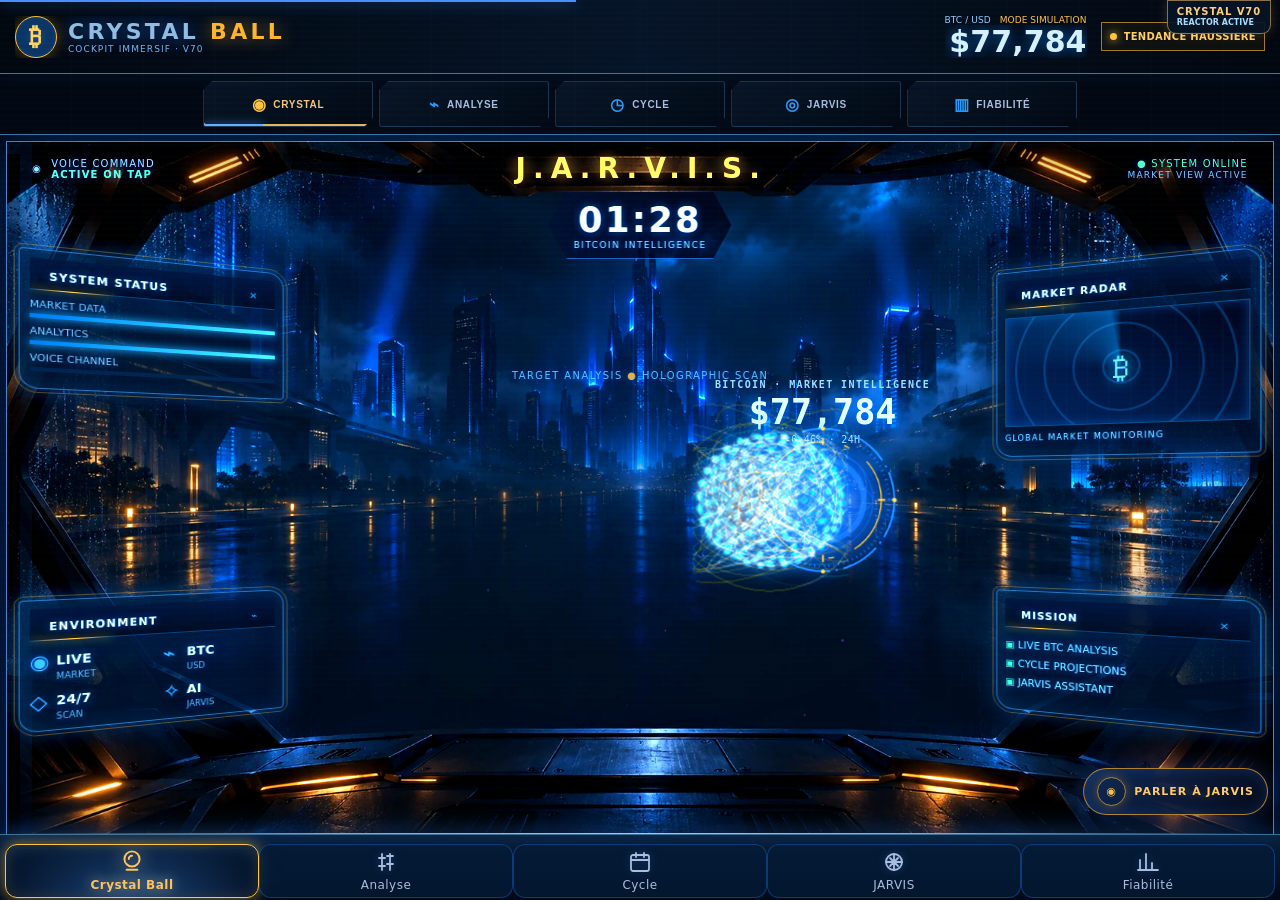
==== index.html @ 112770e6 "Fix hardcoded V66 cockpit version label to V70" ====
<!DOCTYPE html>
<html lang="fr">
  <head>
    <link rel="icon" type="image/png" href="./icon-192.png">
    <link rel="apple-touch-icon" href="./apple-touch-icon.png">
    <meta charset="UTF-8">
    <meta name="viewport" content="width=device-width, initial-scale=1, viewport-fit=cover">
    <meta name="theme-color" content="#090d12">
    <meta name="apple-mobile-web-app-capable" content="yes">
    <meta name="apple-mobile-web-app-status-bar-style" content="black-translucent">
    <meta name="apple-mobile-web-app-title" content="Cristal BTC">
    <meta name="mobile-web-app-capable" content="yes">
    <meta name="description" content="Cristal BTC — analyse et suivi du marché Bitcoin.">
    <link rel="manifest" href="./manifest.webmanifest">
    <title>Cristal · BTC</title>
  </head>
  <body>
<style>
/* Layout: plein écran façon terminal — en-tête prix, 3 panneaux empilés sur un canvas, barre d'unités en bas */
:root{
  --bg:#000000; --panel:#1c1c1e; --panel2:#2c2c2e; --grid:#1f1f22; --line:#38383a;
  --fg:#ffffff; --muted:#8e8e93; --sub:#aeaeb2; --accent:#ff9f0a; --violet:#bf5af2;
  --up:#30d158; --down:#ff453a; --buy:#30d158; --pink:#ff375f; --blue:#0a84ff;
  --mono:-apple-system,"SF Pro Text",system-ui,"Helvetica Neue",sans-serif;
  --cond:-apple-system,"SF Pro Display",system-ui,"Helvetica Neue",sans-serif;
  color-scheme:dark;
}
[hidden]{display:none!important;}
html,body{height:100%;margin:0;}
body{background:var(--bg);color:var(--fg);font-family:var(--mono);overflow:hidden;
  -webkit-user-select:none;user-select:none;-webkit-tap-highlight-color:transparent;}
body::before{content:"";position:fixed;inset:0 0 auto;height:env(safe-area-inset-top,0px);z-index:10;background:var(--bg);}
.app{height:100%;display:flex;flex-direction:column;position:relative;}
.view{flex:1;min-height:0;display:flex;flex-direction:column;}
.page{position:relative!important;inset:auto!important;flex:1;min-height:0;padding-top:max(14px,env(safe-area-inset-top,0px))!important;}
.toolbar{display:flex;gap:5px;align-items:center;border-bottom:1px solid var(--line);padding:6px max(12px,env(safe-area-inset-left,0px));}
.toolbar .sp{flex:1;}
.toolbar button,.sheet button{font-family:var(--cond);font-weight:600;font-size:13px;letter-spacing:.06em;color:var(--muted);background:transparent;border:1px solid var(--line);border-radius:6px;padding:6px 10px;min-height:32px;}
.toolbar button.on,.sheet button.on{color:var(--bg);background:var(--accent);border-color:var(--accent);}
.tabbar{display:grid;grid-template-columns:repeat(4,minmax(0,1fr));border-top:1px solid var(--line);background:var(--bg);padding:6px 6px calc(6px + env(safe-area-inset-bottom,0px));}
.tabbar button{display:flex;flex-direction:column;align-items:center;gap:3px;background:none;border:0;color:var(--muted);font-family:var(--cond);font-size:12px;font-weight:600;letter-spacing:.03em;min-height:46px;padding:4px 0;}
.tabbar button.on{color:var(--accent);font-weight:700;}
.tabbar svg{width:24px;height:24px;fill:none;stroke:currentColor;stroke-width:2;stroke-linecap:round;stroke-linejoin:round;}
.toast{z-index:30;}
.hm{font-family:var(--cond);font-size:15px;gap:12px!important;}
.hm .top{display:flex;justify-content:space-between;align-items:flex-end;}
.hm .lbl2{font-size:12px;font-weight:700;letter-spacing:.12em;color:var(--muted);text-transform:uppercase;}
.hm .price{font-family:var(--mono);font-size:34px;font-weight:600;line-height:1;color:var(--fg);}
.hm .card{background:var(--panel);border:1px solid var(--line);border-radius:16px;padding:14px;display:grid;gap:8px;}
.hm .gauge{display:flex;flex-direction:column;align-items:center;gap:2px;text-align:center;}
.hm .score{font-family:var(--cond);font-size:46px;font-weight:700;line-height:1;margin-top:-8px;color:var(--fg);}
.hm .score small{font-size:17px;color:var(--muted);font-weight:500;}
.hm .verdict{font-size:19px;font-weight:700;}
.hm .why{font-size:13px;color:var(--muted);line-height:1.45;}
.hm .ban{display:flex;gap:12px;align-items:center;border-radius:12px;padding:12px 14px;border:1px solid var(--line);background:var(--panel);}
.hm .ban b{display:block;font-size:17px;letter-spacing:.04em;}
.hm .ban span{font-size:13px;color:#A7B0BF;}
.hm .seg{display:flex;gap:6px;}
.hm .seg button{font-family:var(--cond);font-size:12px;font-weight:700;padding:5px 11px;border-radius:6px;border:1px solid var(--line);background:transparent;color:var(--muted);min-height:30px;}
.hm .seg button.on{background:var(--accent);border-color:var(--accent);color:var(--bg);}
.hm canvas{position:static;width:100%;height:210px;display:block;}
.hm .tiles{display:grid;grid-template-columns:repeat(2,minmax(0,1fr));gap:8px;}
.hm .tile{background:var(--panel);border:1px solid var(--line);border-radius:14px;padding:12px;display:grid;gap:3px;}
.hm .tile .k1{font-size:12px;font-weight:600;color:var(--muted);}
.hm .tile .v1{font-family:var(--mono);font-size:21px;font-weight:600;color:var(--fg);}
.hm .tile .s1{font-family:var(--mono);font-size:11px;color:var(--muted);}
.hm .mrow{display:flex;align-items:center;gap:10px;}
.hm .mrow .mn{width:46px;font-size:13px;font-weight:600;color:var(--muted);}
.hm .bars{display:flex;gap:6px;flex:1;}
.hm .bar{flex:1;max-width:44px;height:14px;border-radius:7px;}
.hm .wrow{display:flex;align-items:center;gap:8px;white-space:nowrap;padding:9px 2px;border-bottom:1px solid var(--grid);font-family:var(--mono);font-size:13px;}
.hm .wrow:last-child{border-bottom:0;}
.hm .dot{width:10px;height:10px;border-radius:3px;flex-shrink:0;}
.cal7{display:grid;grid-template-columns:repeat(7,minmax(0,1fr));gap:5px;}
.cal7 .dh{font-size:11px;font-weight:700;color:var(--muted);text-align:center;padding-bottom:2px;}
.cal7 button{aspect-ratio:1/1;border-radius:9px;border:1px solid transparent;font-family:var(--mono);font-size:13px;font-weight:600;color:var(--fg);display:flex;flex-direction:column;align-items:center;justify-content:center;padding:0;min-height:40px;line-height:1.1;}
.cal7 button small{font-size:9px;font-weight:600;opacity:.9;}
.cal7 button.past{opacity:.35;}
.cal7 button.today{outline:2px solid var(--accent);outline-offset:1px;}
.cal7 button.sel{border-color:var(--fg);}
.cal7 .void{visibility:hidden;}
.hm .foot{font-size:12px;color:var(--muted);line-height:1.5;}
.orb{gap:14px!important;}
.orb .price{font-size:40px;}
.orb .ball{position:relative;border-radius:22px;padding:12px 10px 14px;background:radial-gradient(120% 90% at 70% 35%,rgba(120,90,255,.16),rgba(76,141,255,.05) 55%,transparent 80%),var(--panel);border:1px solid rgba(150,130,255,.22);display:grid;gap:8px;}
.orb .ball .seg{justify-content:flex-end;}
.orb canvas#orb{width:100%;height:300px;touch-action:none;position:static;display:block;}
.orb .read{display:grid;gap:2px;padding:0 4px;min-height:74px;}
.orb .rd{font-size:13px;font-weight:600;color:var(--muted);}
.orb .rp{font-family:var(--mono);font-size:30px;font-weight:600;color:#fff;text-shadow:0 0 18px rgba(170,140,255,.55);}
.orb .rr{font-size:13px;color:#A7B0BF;line-height:1.45;}
.orb .tiles3{display:grid;grid-template-columns:repeat(3,minmax(0,1fr));gap:8px;}
.orb .ot{background:var(--panel);border:1px solid var(--line);border-radius:14px;padding:10px;display:grid;gap:2px;text-align:left;color:var(--fg);font-family:var(--cond);}
.orb .ot .k1{font-size:12px;color:var(--muted);font-weight:600;}
.orb .ot .v1{font-family:var(--mono);font-size:20px;font-weight:600;}
.orb .ot .s1{font-family:var(--mono);font-size:12px;font-weight:600;}
.orb .act{border:1px solid;border-radius:14px;padding:12px 14px;display:grid;gap:3px;background:var(--panel);}
.orb .act b{font-size:18px;}
.orb .act span{font-size:13px;color:#A7B0BF;}
.orb .chips{display:flex;flex-wrap:wrap;gap:6px;}
.orb .chip{display:inline-flex;align-items:center;gap:6px;font-size:13px;color:var(--muted);border:1px solid var(--line);border-radius:999px;padding:6px 10px;}
.orb .chip i{width:8px;height:8px;border-radius:50%;display:inline-block;}
.orb .chip b{color:var(--fg);font-weight:600;}
.hm details.more>summary{list-style:none;cursor:pointer;font-family:var(--cond);font-size:14px;font-weight:700;color:var(--muted);padding:12px 14px;border:1px dashed var(--line);border-radius:12px;text-align:center;}
.hm details.more>summary::-webkit-details-marker{display:none;}
.hm details.more[open]>summary{color:var(--accent);margin-bottom:12px;}
.hm .morein{display:grid;gap:12px;}
header{padding-left:max(16px,env(safe-area-inset-left,0px));padding-right:max(16px,env(safe-area-inset-right,0px));
  padding-block:10px 8px;display:flex;align-items:flex-end;justify-content:space-between;gap:12px;border-bottom:1px solid var(--line);}
.sym{font-family:var(--cond);font-weight:700;font-size:13px;letter-spacing:.08em;color:var(--muted);text-transform:uppercase;}
.sym b{color:var(--accent);font-weight:700;}
.px{font-size:26px;font-weight:600;font-variant-numeric:tabular-nums;line-height:1.1;margin-top:2px;}
.chg{font-size:12px;font-variant-numeric:tabular-nums;}
.chg.up{color:var(--up);} .chg.dn{color:var(--down);}
.meta{text-align:right;font-size:11px;color:var(--muted);line-height:1.5;font-variant-numeric:tabular-nums;}
.badge{display:inline-block;font-family:var(--cond);font-weight:600;font-size:10px;letter-spacing:.1em;text-transform:uppercase;
  padding:2px 6px;border-radius:3px;border:1px solid var(--line);}
.sig{white-space:nowrap;font-family:var(--cond);font-weight:700;font-size:12px;letter-spacing:.06em;text-transform:uppercase;}
.sig.buy{color:var(--buy);} .sig.sell{color:var(--down);}
.badge.live{color:var(--up);border-color:var(--up);}
.badge.demo{color:var(--accent);border-color:var(--accent);}
.stage{flex:1;position:relative;min-height:0;touch-action:none;}
canvas{position:absolute;inset:0;width:100%;height:100%;display:block;}
.tip{position:absolute;left:max(8px,env(safe-area-inset-left,0px));top:6px;font-size:10.5px;line-height:1.45;color:var(--fg);
  background:color-mix(in srgb,var(--panel) 88%,transparent);border:1px solid var(--line);border-radius:4px;padding:4px 7px;
  pointer-events:none;font-variant-numeric:tabular-nums;max-width:72%;}
.proj table{border-collapse:collapse;width:100%;font-variant-numeric:tabular-nums;font-size:11px;}
.proj td+td,.proj th+th{white-space:nowrap;}
.proj th,.proj td{padding:4px 3px;border-bottom:1px solid var(--line);text-align:right;}
.proj th:first-child,.proj td:first-child{text-align:left;}
.proj th{color:var(--muted);font-weight:500;}
.good{color:var(--buy);} .bad{color:var(--down);}
.proj .apply{font-family:var(--cond);font-weight:600;font-size:12px;color:var(--accent);background:transparent;border:1px solid var(--accent);border-radius:5px;padding:4px 8px;}
footer.old{display:flex;gap:5px;align-items:center;border-top:1px solid var(--line);
  padding-left:max(12px,env(safe-area-inset-left,0px));padding-right:max(12px,env(safe-area-inset-right,0px));padding-block:8px;}
footer button,.sheet button{font-family:var(--cond);font-weight:600;font-size:13px;letter-spacing:.06em;color:var(--muted);background:transparent;
  border:1px solid var(--line);border-radius:6px;padding:7px 9px;min-height:34px;white-space:nowrap;}
footer button.on,.sheet button.on{color:var(--bg);background:var(--accent);border-color:var(--accent);}
footer button:focus-visible{outline:2px solid var(--accent);outline-offset:2px;}
footer .sp{flex:1;}
.toast{position:absolute;left:50%;transform:translateX(-50%);top:10px;z-index:6;font-family:var(--cond);font-weight:700;font-size:15px;
  letter-spacing:.06em;padding:10px 16px;border-radius:8px;color:var(--bg);white-space:nowrap;}
.toast.buy{background:var(--buy);} .toast.sell{background:var(--down);}
.proj{position:absolute;inset:0;overflow-y:auto;-webkit-overflow-scrolling:touch;touch-action:pan-y;background:var(--bg);z-index:4;
  padding-left:max(16px,env(safe-area-inset-left,0px));padding-right:max(16px,env(safe-area-inset-right,0px));padding-block:14px 24px;
  display:flex;flex-direction:column;gap:18px;font-size:12px;line-height:1.5;}
.proj h2{margin:0;font-family:var(--cond);font-size:13px;font-weight:700;letter-spacing:.1em;text-transform:uppercase;color:var(--accent);}
.proj h2 small{color:var(--muted);font-weight:500;letter-spacing:.04em;text-transform:none;font-size:11px;margin-left:6px;}
.proj section{display:grid;gap:8px;}
.proj p{margin:0;color:var(--muted);}
.proj .k{display:grid;grid-template-columns:auto 1fr;gap:3px 12px;font-variant-numeric:tabular-nums;}
.proj .k span:nth-child(odd){color:var(--muted);}
.weeks{display:grid;grid-template-columns:repeat(4,1fr);gap:4px;}
.wk{border-radius:5px;padding:6px 4px;text-align:center;font-variant-numeric:tabular-nums;border:1px solid var(--line);background:var(--panel);}
.wk b{display:block;font-size:11px;color:var(--fg);}
.wk i{font-style:normal;font-size:10px;color:var(--muted);display:block;min-height:15px;}
.wk.s2{background:color-mix(in srgb,var(--buy) 38%,var(--panel));border-color:var(--buy);}
.wk.s1{background:color-mix(in srgb,var(--buy) 16%,var(--panel));}
.wk.sm{background:color-mix(in srgb,var(--down) 22%,var(--panel));border-color:color-mix(in srgb,var(--down) 60%,var(--line));}
.wk.now{outline:2px solid var(--accent);outline-offset:-2px;}
.legend{display:flex;flex-wrap:wrap;gap:6px 14px;font-size:11px;color:var(--muted);}
.legend em{font-style:normal;display:inline-block;width:10px;height:10px;border-radius:2px;margin-right:5px;vertical-align:-1px;border:1px solid var(--line);}
.bar{position:relative;height:26px;border-radius:4px;background:var(--panel);border:1px solid var(--line);overflow:hidden;}
.bar div{position:absolute;top:0;bottom:0;}
.barwrap .lbl{position:absolute;top:30px;font-size:10px;color:var(--muted);white-space:nowrap;transform:translateX(-50%);}
.barwrap{padding-bottom:18px;position:relative;}
.hit{font-family:var(--cond);font-weight:700;font-size:15px;color:var(--fg);}
.pend{opacity:.55;}
.note{border-left:2px solid var(--accent);padding-left:10px;}
.simple{gap:14px;font-family:var(--cond);font-size:16px;}
.simple .big{font-size:34px;font-weight:700;font-variant-numeric:tabular-nums;line-height:1.1;}
.simple .say{font-size:17px;line-height:1.4;color:var(--fg);}
.simple .card{background:var(--panel);border:1px solid var(--line);border-radius:10px;padding:12px 14px;display:grid;gap:6px;}
.simple .card b{font-size:20px;font-variant-numeric:tabular-nums;}
.simple .row2{display:grid;grid-template-columns:1fr 1fr;gap:10px;}
.simple .small{font-size:13px;color:var(--muted);line-height:1.45;}
.simple canvas{position:static;width:100%;height:340px;border-radius:10px;background:var(--panel);border:1px solid var(--line);}
.simple .verdict{font-size:20px;font-weight:700;padding:12px 14px;border-radius:10px;}
.simple .v-buy{background:color-mix(in srgb,var(--buy) 22%,var(--panel));border:1px solid var(--buy);}
.simple .v-sell{background:color-mix(in srgb,var(--down) 22%,var(--panel));border:1px solid var(--down);}
.simple .v-wait{background:var(--panel);border:1px solid var(--line);}
.sheet{position:absolute;inset:auto 0 0 0;max-height:100%;overflow-y:auto;background:var(--panel);border-top:1px solid var(--line);z-index:5;
  padding-left:max(16px,env(safe-area-inset-left,0px));padding-right:max(16px,env(safe-area-inset-right,0px));
  padding-block:14px calc(14px + env(safe-area-inset-bottom,0px));display:grid;gap:10px;}
.sheet h3{margin:0;font-family:var(--cond);font-size:13px;letter-spacing:.1em;text-transform:uppercase;color:var(--accent);}
.sheet label{font-size:12px;color:var(--muted);display:grid;gap:4px;}
.sheet input{font-family:var(--mono);font-size:16px;color:var(--fg);background:var(--bg);border:1px solid var(--line);border-radius:6px;padding:8px 10px;}
.sheet .row{display:flex;gap:8px;}
.sheet .row button{flex:1;}
.sheet p{margin:0;font-size:11px;color:var(--muted);line-height:1.5;}

/* ===== v21 : design iOS ===== */
.proj>*{flex-shrink:0;}
.hm .card,.sheet{grid-template-columns:minmax(0,1fr);}
.hm .card>*,.sheet>*{min-width:0;}
.sheet input,.sheet select{width:100%;box-sizing:border-box;}
.seg button{white-space:nowrap;}
.proj{overflow-x:hidden;}
body{font-family:var(--cond);font-variant-numeric:tabular-nums;-webkit-font-smoothing:antialiased;}
.proj{gap:16px;font-size:15px;line-height:1.4;padding-block:8px 28px;}
.page{padding-top:max(10px,env(safe-area-inset-top,0px))!important;}
.lt{margin:4px 0 2px;font-size:34px;font-weight:700;letter-spacing:.01em;color:var(--fg);line-height:1.1;}
#proj::before{content:"Stats";font-size:34px;font-weight:700;color:var(--fg);margin:4px 0 2px;line-height:1.1;}
/* tab bar */
.tabbar{background:rgba(22,22,24,.82);-webkit-backdrop-filter:saturate(180%) blur(20px);backdrop-filter:saturate(180%) blur(20px);border-top:.5px solid rgba(84,84,88,.6);padding:4px 4px calc(2px + env(safe-area-inset-bottom,0px));}
.tabbar button{font-family:var(--cond);font-size:10px;font-weight:500;letter-spacing:0;gap:2px;min-height:48px;color:#8e8e93;}
.tabbar button.on{color:var(--accent);font-weight:600;}
.tabbar svg{width:26px;height:26px;stroke-width:1.8;}
/* segmented control */
.seg,.hm .seg{display:flex;gap:0;background:rgba(118,118,128,.24);border-radius:9px;padding:2px;}
.seg button,.hm .seg button{flex:1;font-family:var(--cond);font-size:13px;font-weight:600;border:0;border-radius:7px;padding:6px 10px;min-height:30px;background:transparent;color:var(--fg);letter-spacing:0;}
.seg button.on,.hm .seg button.on{background:#636366;color:#fff;box-shadow:0 3px 8px rgba(0,0,0,.25);}
/* cards & listes */
.hm{font-family:var(--cond);gap:16px!important;}
.hm .card,.simple .card{background:var(--panel);border:0;border-radius:18px;padding:16px;}
.hm .lbl2{font-size:13px;font-weight:600;letter-spacing:0;text-transform:none;color:var(--muted);}
.hm .why{font-size:13px;color:var(--muted);}
.hm .ban{background:var(--panel);border:0;border-radius:18px;padding:14px 16px;}
.hm .ban b{font-size:17px;letter-spacing:0;}
.hm .ban span{font-size:14px;color:var(--sub);}
.hm .wrow{font-family:var(--cond);font-size:15px;padding:12px 2px;border-bottom:.5px solid var(--line);}
.hm .dot{border-radius:50%;}
.hm details.more>summary{border:0;background:var(--panel);border-radius:14px;color:var(--blue);font-weight:600;font-size:15px;}
.hm details.more[open]>summary{color:var(--blue);}
/* calendrier */
.cal7{gap:6px;}
.cal7 .dh{font-size:12px;font-weight:600;color:var(--muted);}
.cal7 button{border-radius:12px;font-family:var(--cond);font-size:15px;font-weight:600;min-height:44px;}
.cal7 button small{font-size:10px;font-weight:600;}
.cal7 button.today{outline:2px solid var(--accent);outline-offset:2px;}
.cal7 button.sel{border:2px solid #fff;}
/* stats : sections en cartes groupées */
.proj section{background:var(--panel);border-radius:18px;padding:16px;gap:10px;}
.proj h2{font-family:var(--cond);font-size:17px;font-weight:700;letter-spacing:0;text-transform:none;color:var(--fg);}
.proj h2 small{display:block;margin:2px 0 0;font-size:13px;font-weight:500;color:var(--muted);}
.proj p{font-size:13px;color:var(--muted);line-height:1.45;}
.proj table{font-size:13px;}
.proj th,.proj td{padding:9px 4px;border-bottom:.5px solid var(--line);}
.proj tr:last-child td{border-bottom:0;}
.proj th{font-size:12px;font-weight:600;color:var(--muted);}
/* Sur iPhone, les tableaux denses défilent dans leur propre zone : pas de colonnes écrasées ni de page qui déborde. */
.proj table{display:block;width:100%;max-width:100%;overflow-x:auto;overflow-y:hidden;
  -webkit-overflow-scrolling:touch;overscroll-behavior-x:contain;touch-action:pan-x pan-y;
  scrollbar-width:thin;}
.proj table th,.proj table td{white-space:nowrap;}
.proj table td:first-child,.proj table th:first-child{white-space:normal;min-width:92px;}
.proj section{min-width:0;}
.proj .apply{font-family:var(--cond);font-size:14px;color:var(--blue);border:0;background:rgba(10,132,255,.15);border-radius:10px;padding:8px 12px;min-height:40px;}
.note{border-left:0;background:rgba(255,159,10,.12);color:var(--accent)!important;border-radius:12px;padding:10px 12px;}
/* graphique */
header{border-bottom:0;padding-block:10px 6px;}
.sym{font-family:var(--cond);font-size:13px;font-weight:600;letter-spacing:0;text-transform:none;}
.px{font-family:var(--cond);font-size:30px;font-weight:700;}
.chg{font-size:14px;font-weight:600;}
.meta{font-family:var(--cond);font-size:12px;}
.badge{font-family:var(--cond);font-size:11px;font-weight:700;letter-spacing:.04em;border-radius:6px;padding:2px 7px;border:0;}
.badge.live{color:#000;background:var(--up);} .badge.demo{color:#000;background:var(--accent);}
.toolbar{border-bottom:0;gap:0;margin:0 12px 6px;padding:2px;background:rgba(118,118,128,.24);border-radius:9px;}
.toolbar .sp{flex:0;width:6px;}
.toolbar button{flex:1;font-family:var(--cond);font-size:13px;font-weight:600;letter-spacing:0;border:0;border-radius:7px;color:var(--fg);background:transparent;min-height:30px;padding:5px 6px;}
.toolbar button.on{background:#636366;color:#fff;}
.toolbar #bZones{flex:0 0 auto;color:var(--blue);}
.tip{font-family:var(--cond);font-size:12px;border:0;border-radius:10px;background:rgba(44,44,46,.92);padding:6px 9px;}
/* toast façon notification */
.toast{top:max(10px,env(safe-area-inset-top,0px));font-family:var(--cond);font-size:14px;font-weight:600;letter-spacing:0;border-radius:16px;padding:12px 16px;color:#fff;background:rgba(44,44,46,.94)!important;-webkit-backdrop-filter:blur(20px);backdrop-filter:blur(20px);box-shadow:0 10px 30px rgba(0,0,0,.5);white-space:normal;width:min(92%,420px);text-align:left;}
.toast.buy{border-left:4px solid var(--buy);} .toast.sell{border-left:4px solid var(--down);}
/* réglages : feuille modale */
.sheet{background:#1c1c1e;border-top:0;border-radius:16px 16px 0 0;box-shadow:0 -10px 40px rgba(0,0,0,.6);}
.sheet h3{font-family:var(--cond);font-size:13px;font-weight:600;letter-spacing:0;text-transform:uppercase;color:var(--muted);margin-top:6px;}
.sheet label{font-family:var(--cond);font-size:13px;}
.sheet input,.sheet select{font-family:var(--cond);font-size:17px;color:var(--fg);background:var(--panel2);border:0;border-radius:10px;padding:10px 12px;}
.sheet button{font-family:var(--cond);font-size:16px;font-weight:600;letter-spacing:0;border:0;border-radius:12px;min-height:44px;background:var(--panel2);color:var(--fg);}
.sheet button.on{background:var(--blue);color:#fff;}
/* ===== Boule ===== */
.orb .hdr{display:flex;justify-content:space-between;align-items:flex-end;margin-top:4px;}
.orb .ttl{font-size:15px;font-weight:600;color:var(--muted);display:flex;align-items:center;gap:8px;}
.orb .ttl .lv{font-size:11px;font-weight:700;color:#000;background:var(--up);border-radius:5px;padding:1px 6px;}
.orb .ttl .lv.dm{background:var(--accent);}
.orb .price{font-family:var(--cond);font-size:44px;font-weight:700;letter-spacing:-.01em;line-height:1.05;color:#fff;}
.orb .pill{font-size:14px;font-weight:600;border-radius:8px;padding:4px 8px;}
.orb .gl{background:var(--panel);border-radius:22px;padding:14px 12px 12px;display:grid;gap:10px;position:relative;overflow:hidden;}
.orb .gl::before{content:"";position:absolute;inset:0;background:radial-gradient(80% 70% at 75% 40%,rgba(191,90,242,.16),transparent 70%);pointer-events:none;}
.orb canvas#orb{width:100%;height:250px;touch-action:none;position:relative;display:block;}
.orb .hint{font-size:12px;color:var(--muted);text-align:center;}
.orb .sc{background:var(--panel);border-radius:22px;padding:6px 16px 14px;}
.orb .sch{display:flex;justify-content:space-between;align-items:baseline;padding:10px 0 4px;}
.orb .sch b{font-size:20px;font-weight:700;}
.orb .sch span{font-size:14px;color:var(--muted);}
.orb .row{display:grid;grid-template-columns:auto 1fr auto;align-items:center;gap:12px;padding:11px 0;border-bottom:.5px solid var(--line);}
.orb .row:last-of-type{border-bottom:0;}
.orb .ic{width:30px;height:30px;border-radius:8px;display:grid;place-items:center;font-size:15px;font-weight:700;color:#fff;}
.orb .rl{display:grid;gap:1px;}
.orb .rl b{font-size:16px;font-weight:600;}
.orb .rl small{font-size:12px;color:var(--muted);}
.orb .rv{font-size:19px;font-weight:700;text-align:right;}
.orb .rv small{display:block;font-size:12px;font-weight:500;color:var(--muted);}
.orb .row.mid .rv{font-size:24px;color:#fff;}
.orb .pb{margin-top:8px;display:grid;gap:6px;}
.orb .pbt{display:flex;justify-content:space-between;gap:10px;font-size:14px;}
.orb .pbt b{font-size:15px;}
.orb .track{height:8px;border-radius:4px;background:rgba(255,69,58,.35);overflow:hidden;}
.orb .track i{display:block;height:100%;border-radius:4px;background:var(--up);}
.orb .grp{background:var(--panel);border-radius:18px;padding:0 16px;}
.orb .grp .row{grid-template-columns:auto 1fr auto;}
.orb .gh{font-size:13px;font-weight:600;color:var(--muted);text-transform:uppercase;margin:6px 0 -8px 16px;}
.orb .tag{font-size:15px;font-weight:600;}
.orb .foot{font-size:12px;color:var(--muted);text-align:center;padding:0 10px;}

/* Cristal BTC — finition premium, contraste calme et navigation plus lisible */
:root{
  --bg:#090d12;
  --panel:#111923;
  --panel2:#182331;
  --grid:#1b2733;
  --line:#263443;
  --fg:#edf3f7;
  --muted:#8293a4;
  --sub:#b6c3ce;
  --accent:#d8b66c;
  --violet:#a78bfa;
  --up:#35d39a;
  --down:#ff6474;
  --buy:#35d39a;
  --pink:#fb7185;
  --blue:#6da9ff;
}
body{background:radial-gradient(ellipse at 50% -18%,#172536 0%,var(--bg) 58%);letter-spacing:.005em}
header{background:rgba(13,20,29,.94);border-bottom-color:var(--line);padding-top:12px;padding-bottom:11px}
.px{font-size:clamp(24px,6vw,30px);letter-spacing:-.035em}
.sym{letter-spacing:.12em}
.badge{border-radius:999px;padding:3px 8px;letter-spacing:.08em}
.toolbar{background:rgba(13,20,29,.96);gap:7px;padding-top:9px;padding-bottom:9px}
.toolbar button,footer button,.sheet button{
  border-radius:999px;border-color:#2a3948;background:#121c27;
  letter-spacing:.015em;transition:background .18s ease,border-color .18s ease,color .18s ease;
}
.toolbar button.on,footer button.on,.sheet button.on{
  color:#111820;background:var(--accent);border-color:var(--accent)
}
.tabbar{background:rgba(10,15,22,.98);border-top-color:var(--line);backdrop-filter:blur(18px)}
.tabbar button{font-size:11px;letter-spacing:.015em;color:#8293a4}
.tabbar button.on{color:var(--accent)}
.tabbar svg{width:22px;height:22px}
.proj{background:transparent;gap:14px;padding-top:16px}
.proj section,.hm .card,.hm .tile,.orb .ball,.orb .ot,.orb .grp{
  background:linear-gradient(145deg,rgba(22,33,46,.96),rgba(14,22,31,.98));
  border:1px solid var(--line);border-radius:17px;
  box-shadow:0 8px 24px rgba(0,0,0,.14)
}
.proj section{padding:14px}
.proj h2{color:var(--accent);letter-spacing:.075em}
.proj p,.proj .note{color:#9aabba}
.hm .card,.hm .tile,.orb .ot{border-color:var(--line)}
.hm .ban,.orb .act{background:linear-gradient(145deg,#172434,#101923);border-color:var(--line);border-radius:15px}
.hm .score{letter-spacing:-.04em}
.hm .price,.orb .price,.px,.hm .tile .v1,.orb .ot .v1{font-variant-numeric:tabular-nums;letter-spacing:-.035em}
.hm .seg button,.toolbar button{border-radius:999px}
.sheet{background:rgba(13,20,29,.98);border:1px solid var(--line);border-radius:18px;box-shadow:0 18px 50px rgba(0,0,0,.45)}
button:focus-visible,input:focus-visible,select:focus-visible{outline:2px solid var(--accent);outline-offset:2px}
@media(prefers-reduced-motion:reduce){*,*::before,*::after{scroll-behavior:auto!important;transition:none!important;animation:none!important}}


/* Refonte structurelle mobile : cockpit, lecture hiérarchisée et surfaces dédiées */
.cockpit{padding:14px 14px calc(28px + env(safe-area-inset-bottom));gap:12px}
.ck-top{display:flex;align-items:center;justify-content:space-between;padding:5px 2px 13px}
.ck-brand{display:flex;align-items:center;gap:9px;font-size:12px;letter-spacing:.16em;color:var(--sub);font-weight:700}
.ck-mark{display:grid;place-items:center;width:30px;height:30px;border-radius:10px;background:linear-gradient(145deg,#e8cb83,#a98743);color:#111820;font-size:19px;letter-spacing:0}
.ck-brand b{color:var(--accent)}
.ck-live{font-size:9px;letter-spacing:.1em;color:var(--muted);display:flex;align-items:center;gap:6px}
.ck-live i{width:6px;height:6px;border-radius:50%;background:var(--up);box-shadow:0 0 9px var(--up)}
.ck-hero{padding:19px 18px 17px;border:1px solid #344353;border-radius:21px;background:radial-gradient(ellipse at 85% 0%,rgba(216,182,108,.13),transparent 55%),linear-gradient(145deg,#192635,#101821);box-shadow:0 15px 34px rgba(0,0,0,.2)}
.ck-eyebrow,.ck-section-head{font-size:10px;font-weight:750;letter-spacing:.13em;color:var(--muted)}
.ck-eyebrow span{padding:0 5px;color:var(--accent)}
.ck-price-row{display:flex;align-items:flex-end;justify-content:space-between;gap:8px;margin:12px 0 11px}
.ck-price{font-size:clamp(32px,9vw,43px);font-weight:750;letter-spacing:-.055em;line-height:1.05;color:var(--fg);font-variant-numeric:tabular-nums}
.ck-price small{font-size:17px;color:var(--muted);font-weight:550}
.ck-change{padding:7px 9px;border-radius:10px;font-size:12px;font-weight:750;white-space:nowrap;font-variant-numeric:tabular-nums}
.ck-change small{font-size:9px;opacity:.7;margin-left:3px}
.ck-change.positive{color:var(--up);background:rgba(53,211,154,.11)}
.ck-change.negative{color:var(--down);background:rgba(255,100,116,.11)}
.ck-regime{display:flex;align-items:center;gap:7px;font-size:10px;letter-spacing:.08em;color:var(--sub);padding-top:12px;border-top:1px solid var(--line)}
.ck-regime-dot{width:7px;height:7px;border-radius:50%}
.ck-sep{color:var(--line);margin:0 2px 0 5px}
.ck-muted{color:var(--muted);font-size:10px;letter-spacing:0}
.ck-decision,.ck-forecast-table{background:var(--card);border:1px solid var(--line);border-radius:18px;padding:14px;margin:12px 0}.ck-forecast-grid{display:grid;grid-template-columns:.62fr 1fr 1fr 1fr .9fr;gap:8px;align-items:center;overflow-x:auto}.ck-fh{font-size:9px;color:var(--muted);font-weight:700;white-space:nowrap}.ck-fv{font:11px var(--mono);white-space:nowrap;padding:7px 0;border-top:1px solid var(--line)}.ck-central{font-weight:800;color:var(--fg)}.ck-up{color:var(--up);font-weight:800}.ck-up small{display:block;color:var(--muted);font-size:8px;font-weight:500;margin-top:2px}.ck-forecast-note{font-size:10px;line-height:1.45;color:var(--muted);margin:10px 0 0}@media(max-width:390px){.ck-forecast-grid{gap:5px}.ck-fv{font-size:9px}.ck-fh{font-size:8px}}.ck-chart-card{padding:16px;border:1px solid var(--line);border-radius:18px;background:linear-gradient(150deg,#151f2b,#101720)}
.ck-section-head{display:flex;align-items:center;justify-content:space-between;gap:8px}
.ck-tag{font-size:9px;color:var(--accent);border:1px solid rgba(216,182,108,.28);border-radius:20px;padding:4px 7px;letter-spacing:.09em}
.ck-decision-main{display:flex;align-items:center;gap:13px;padding:17px 0 13px}
.ck-decision-icon{display:grid;place-items:center;flex:0 0 42px;height:42px;border-radius:13px;background:rgba(216,182,108,.1);font-size:23px;font-weight:700}
.ck-decision h2{font-size:16px;margin:0 0 4px;color:var(--fg);letter-spacing:-.02em}
.ck-decision p{font-size:12px;line-height:1.45;margin:0;color:var(--muted)}
.ck-decision-foot{padding-top:10px;border-top:1px solid var(--line);font-size:10px;color:var(--muted)}
.ck-forecast-head{padding:5px 2px 0}
.ck-prob-grid{display:grid;grid-template-columns:1fr 1fr;gap:10px}
.ck-prob{padding:14px;border:1px solid var(--line);border-radius:16px;background:#121c27;min-width:0}
.ck-prob span,.ck-prob small{display:block;color:var(--muted);font-size:9px;letter-spacing:.1em}
.ck-prob strong{display:block;font-size:27px;line-height:1.2;margin:8px 0 4px;color:var(--accent);font-variant-numeric:tabular-nums}
.ck-prob small{font-size:10px;letter-spacing:0}
.ck-chart-card .seg{margin:14px 0 7px;background:#0b121a;border:1px solid var(--line);border-radius:12px;padding:3px}
.ck-chart-card .seg button{flex:1;min-height:34px;border:0;background:transparent;color:var(--muted);font-size:10px}
.ck-chart-card .seg button.on{background:#263342;color:var(--accent);border-radius:9px}
.ck-chart-card #orb{width:100%;height:175px;display:block;touch-action:pan-y}
.ck-chart-hint{text-align:center;font-size:10px;color:var(--muted);padding-top:5px}
.ck-readout{margin-top:-2px}
.ck-factors{border:1px solid var(--line);border-radius:16px;overflow:hidden;background:#111a24}
.ck-factor{display:flex;align-items:center;gap:10px;padding:12px 13px;border-bottom:1px solid var(--line);font-size:12px;color:var(--sub)}
.ck-factor:last-child{border-bottom:0}
.ck-factor-icon{display:grid;place-items:center;width:26px;height:26px;border-radius:8px;background:#202d3a;color:var(--accent);font-size:14px}
.ck-factor b{margin-left:auto;font-size:11px}
.ck-disclaimer{font-size:10px!important;line-height:1.5;color:var(--muted)!important;padding:2px 3px 0}
.tabbar button{font-size:10px;letter-spacing:.01em}
@media(min-width:600px){.cockpit{max-width:620px;margin:0 auto}.ck-prob strong{font-size:31px}}


/* CRISTAL UI REFRESH — harmonisation de toutes les vues */
:root{
 --bg:#080d13;--panel:#111a24;--panel2:#172331;--grid:#202d3b;--line:#263646;
 --fg:#edf3f8;--muted:#91a0af;--sub:#bdc8d2;--accent:#d9b66c;
 --up:#35d39a;--down:#ff6878;--buy:#35d39a;
}
body{background:var(--bg);background-image:radial-gradient(ellipse at 50% -20%,rgba(67,94,120,.18),transparent 55%);}
.app{background:transparent}
.view{background:transparent}
.tabbar{background:rgba(8,13,19,.96);border-top:1px solid #263646;backdrop-filter:blur(18px);padding-top:8px}
.tabbar button{font-size:10px;letter-spacing:.04em;gap:4px;color:#8493a2}
.tabbar button.on{color:var(--accent)}
.tabbar svg{width:21px;height:21px}
.proj{gap:13px;padding-top:16px;padding-bottom:30px;background:transparent;font-size:13px;line-height:1.55}
.proj>section,.proj>div>section{
 background:linear-gradient(145deg,rgba(21,33,46,.96),rgba(14,23,32,.96));
 border:1px solid #263747;border-radius:16px;padding:14px;
 box-shadow:0 8px 22px rgba(0,0,0,.12);min-width:0;
}
.proj h2{font-size:11px;letter-spacing:.12em;color:#e0c17e;line-height:1.4}
.proj h2 small{display:block;margin:3px 0 0;font-size:11px;letter-spacing:.01em;color:#8fa0b0}
.proj p{font-size:12px;line-height:1.55;color:#9eacba}
.proj .k{gap:7px 12px;font-size:12px}
.proj .k span:nth-child(even){text-align:right;color:#e1e8ef;font-weight:600}
.proj table{display:block;max-width:100%;overflow-x:auto;overscroll-behavior-x:contain;border-collapse:separate;border-spacing:0;font-size:11px;white-space:nowrap;scrollbar-width:thin;scrollbar-color:#526477 transparent}
.proj th,.proj td{padding:9px 10px;border-bottom:1px solid rgba(123,147,169,.16)}
.proj th{position:sticky;top:0;background:#172432;color:#aebdca;font-size:10px;letter-spacing:.04em}
.proj td{color:#dce5ed}
.proj th:first-child,.proj td:first-child{position:sticky;left:0;background:#14212d;z-index:1}
.proj .apply,.toolbar button,.sheet button,footer button{border-radius:10px;min-height:38px;padding:8px 12px;border-color:#34495d;background:#14212d;color:#d5e0e9}
.proj .apply{color:var(--accent);border-color:rgba(217,182,108,.5)}
.toolbar{background:rgba(10,16,23,.96);border-color:#263646;padding-top:8px;padding-bottom:8px;gap:7px}
.toolbar button{font-size:11px;letter-spacing:.02em}
.toolbar button.on{background:var(--accent);color:#101820;border-color:var(--accent)}
header{border-color:#263646;background:rgba(10,16,23,.94)}
.toast{white-space:normal;max-width:calc(100vw - 28px);width:max-content;text-align:center;line-height:1.35;font-size:12px;letter-spacing:.025em;padding:10px 14px;border-radius:12px;box-shadow:0 8px 28px rgba(0,0,0,.35)}
.ck-hero,.ck-decision,.ck-chart-card,.ck-prob,.ck-factors{box-shadow:0 10px 28px rgba(0,0,0,.16)}
#vChart .proj,.proj{scrollbar-width:thin;scrollbar-color:#34485b transparent}
.proj button{touch-action:manipulation}
.proj input,.proj select{max-width:100%;border-radius:9px}
@media(max-width:430px){
 .proj{padding-left:12px;padding-right:12px;gap:11px}
 .proj>section,.proj>div>section{padding:12px;border-radius:14px}
 .proj .k{grid-template-columns:minmax(0,1fr) minmax(0,1.1fr);gap:6px 9px}
 .proj table{font-size:10px}
 .proj th,.proj td{padding:8px 9px}
 .toolbar{overflow-x:auto;scrollbar-width:none}
 .toolbar::-webkit-scrollbar{display:none}
 .toast{top:8px;font-size:11px}
}
@media(min-width:700px){.proj{max-width:760px;width:100%;margin:0 auto}.toolbar{justify-content:center}}



/* Refonte UI v2 — Analyse, Cycle et Fiabilité : lisibilité mobile prioritaire */
#vChart{background:radial-gradient(ellipse at 50% -12%,rgba(35,55,75,.38),transparent 52%),var(--bg)}
#vChart header{position:relative;display:flex;align-items:center;justify-content:space-between;gap:12px;padding:15px 16px 13px;background:rgba(13,20,29,.96);border-bottom:1px solid var(--line);min-height:94px}
#vChart header .sym{font-size:10px;color:var(--muted);font-weight:750;letter-spacing:.12em}
#vChart header .px{font-size:clamp(25px,7vw,34px);font-weight:780;line-height:1.12;margin:5px 0}
#vChart header .chg{font-size:11px;font-weight:650}
#vChart header .meta{display:grid;justify-items:end;gap:5px;min-width:100px;font-size:10px;color:var(--muted)}
#vChart header .badge{font-size:9px}
#vChart .toolbar{position:relative;gap:6px;padding:9px 12px;background:#0d151f;border-bottom:1px solid var(--line)}
#vChart .toolbar button{min-width:38px;min-height:34px;padding:6px 10px;font-size:10px;font-weight:700}
#vChart .stage{background:#090f16}
#vChart .tip{border:1px solid var(--line);border-radius:10px;background:rgba(15,24,34,.96);color:var(--fg);box-shadow:0 8px 22px rgba(0,0,0,.3)}
#vCal .proj,#vStats .proj{padding:17px 14px calc(34px + env(safe-area-inset-bottom));gap:13px}
#vCal .proj>section,#vStats .proj>section{display:grid;gap:11px;min-width:0;padding:15px;border:1px solid #29394a;border-radius:17px;background:linear-gradient(150deg,rgba(23,35,49,.98),rgba(14,22,31,.98));box-shadow:0 8px 22px rgba(0,0,0,.16)}
#vCal .proj h2,#vStats .proj h2{display:flex;align-items:center;justify-content:space-between;gap:8px;padding-bottom:9px;border-bottom:1px solid rgba(130,147,164,.17);font-size:11px;letter-spacing:.12em;line-height:1.35}
#vCal .proj h2 small,#vStats .proj h2 small{font-size:10px}
#vCal .proj p,#vStats .proj p{font-size:11px;line-height:1.55}
#vCal .proj .k,#vStats .proj .k{gap:7px 12px;font-size:11px;line-height:1.45}
#vCal .proj table,#vStats .proj table{display:block;width:100%;max-width:100%;overflow-x:auto;overscroll-behavior-x:contain;-webkit-overflow-scrolling:touch;border-collapse:separate;border-spacing:0;font-size:10px;scrollbar-width:thin;scrollbar-color:#405267 transparent}
#vCal .proj th,#vStats .proj th{position:sticky;top:0;background:#172331;color:#aebdca;font-size:9px;font-weight:700;letter-spacing:.04em}
#vCal .proj th,#vCal .proj td,#vStats .proj th,#vStats .proj td{padding:9px 8px;border-bottom:1px solid rgba(130,147,164,.15)}
#vCal .proj td:first-child,#vCal .proj th:first-child,#vStats .proj td:first-child,#vStats .proj th:first-child{padding-left:10px}
#vCal .proj .weeks{gap:6px}
#vCal .proj .wk{border-radius:9px;padding:8px 4px;background:#111d29;border-color:#2b3b4c}
#vCal .proj .wk b{font-size:11px}#vCal .proj .wk i{font-size:9px}
#vCal .proj button,#vStats .proj button{min-height:36px;border-radius:10px;padding:8px 12px;font-weight:650}
#vCal .proj .apply,#vStats .proj .apply{border-radius:9px;background:rgba(216,182,108,.08)}
#vStats .proj .legend,#vCal .proj .legend{gap:8px 12px;font-size:10px}
#vStats .proj .good,#vCal .proj .good,#vStats .proj .bad,#vCal .proj .bad{font-weight:700}
#vStats .proj .wk,#vCal .proj .wk{min-width:0}
.toast{left:50%;right:auto;transform:translateX(-50%);width:calc(100% - 28px);max-width:390px;box-sizing:border-box;padding:10px 13px;font-size:12px;line-height:1.35;border:1px solid rgba(130,147,164,.25);border-left:3px solid var(--accent);border-radius:13px;letter-spacing:0;overflow-wrap:anywhere}
.toast.buy{border-left-color:var(--up)}.toast.sell{border-left-color:var(--down)}
@media(max-width:390px){#vChart header{padding-left:12px;padding-right:12px;gap:7px}#vChart header .meta{min-width:84px;font-size:9px}#vCal .proj,#vStats .proj{padding-left:11px;padding-right:11px}#vCal .proj>section,#vStats .proj>section{padding:12px}#vCal .proj .weeks{grid-template-columns:repeat(2,minmax(0,1fr))}}
@media(min-width:600px){#vCal .proj,#vStats .proj{max-width:760px;width:100%;margin:0 auto;box-sizing:border-box}#vChart header,#vChart .toolbar{padding-left:max(18px,calc((100vw - 760px)/2));padding-right:max(18px,calc((100vw - 760px)/2))}}



/* Vues secondaires simplifiées : priorité à l'information utile */
#vChart header{min-height:76px;padding-top:11px;padding-bottom:10px}
#vChart header .meta{display:flex;align-items:flex-end;gap:0;min-width:0}
#vChart #hl,#vChart #wtNow,#vChart #lastSig{display:none!important}
#vChart header .px{font-size:clamp(27px,7vw,36px);letter-spacing:-.045em}
#vChart .toolbar{display:flex;gap:5px;padding:7px 10px;overflow-x:auto;scrollbar-width:none}
#vChart .toolbar::-webkit-scrollbar{display:none}
#vChart .toolbar button{flex:0 0 auto;min-width:35px;min-height:32px;padding:5px 9px;border-radius:9px;font-size:10px}
#vChart #bZones{margin-left:auto}
#vChart .stage{height:min(61vh,560px);min-height:350px}
#vCal .proj.hm{gap:10px;padding-top:12px}
#vCal .proj.hm>.lt{font-size:19px;letter-spacing:-.03em;margin:0 2px 2px}
#vCal .proj.hm>.card{padding:12px;border-radius:14px;gap:9px}
#vCal .proj.hm .why{font-size:10px;line-height:1.4}
#vCal .proj.hm details.more{margin-top:0;border:1px solid #29394a;border-radius:13px;background:#111b26;padding:0 12px}
#vCal .proj.hm details.more>summary{padding:13px 2px;font-size:12px;font-weight:700;color:var(--accent);cursor:pointer;list-style:none}
#vCal .proj.hm details.more>summary::-webkit-details-marker{display:none}
#vCal .proj.hm details.more>summary:after{content:'＋';float:right;color:var(--muted)}
#vCal .proj.hm details.more[open]>summary:after{content:'−'}
#vCal .proj.hm .morein{padding-bottom:10px;display:grid;gap:10px}
#vStats .proj{gap:10px}
#vStats .proj>section{padding:13px;border-radius:14px}
#vStats .proj>section h2{font-size:10px;letter-spacing:.09em}
#vStats .proj>section p{font-size:10px;line-height:1.45}
#vStats .proj .stats-more{border:1px solid #29394a;border-radius:14px;background:#101a25;padding:0 12px}
#vStats .proj .stats-more>summary{padding:14px 2px;color:var(--accent);font-size:12px;font-weight:750;cursor:pointer;list-style:none}
#vStats .proj .stats-more>summary::-webkit-details-marker{display:none}
#vStats .proj .stats-more>summary:after{content:'＋';float:right;color:var(--muted)}
#vStats .proj .stats-more[open]>summary:after{content:'−'}
#vStats .proj .stats-more-in{display:grid;gap:10px;padding-bottom:12px}
#vStats .proj .stats-more-in>section{min-width:0}
@media(max-width:390px){#vChart .stage{height:56vh;min-height:320px}#vChart header .px{font-size:27px}}


/* Moteur de confluence : couches chartistes et probabilités */
#stage{position:relative;}
.overlay-legend{position:absolute;right:8px;top:8px;z-index:2;display:flex;gap:4px;flex-wrap:wrap;justify-content:flex-end;max-width:74%;pointer-events:auto}
.overlay-legend button{border:1px solid var(--line);border-radius:999px;padding:4px 7px;background:rgba(20,20,22,.9);color:var(--muted);font:600 10px var(--cond)}
.overlay-legend button.on{color:#090d12;border-color:transparent}
.overlay-legend [data-layer=wyckoff].on{background:#ff9f0a}.overlay-legend [data-layer=smc].on{background:#0a84ff}.overlay-legend [data-layer=elliott].on{background:#bf5af2}.overlay-legend [data-layer=patterns].on{background:#30d158}.overlay-legend [data-layer=rsiDiv].on{background:#64d2ff}
.probability-panel{flex:0 0 auto;max-height:190px;overflow:auto;background:#111114;border-top:1px solid var(--line);padding:8px 12px calc(8px + env(safe-area-inset-bottom,0px));display:grid;gap:7px;font-family:var(--cond)}
.prob-head{display:flex;justify-content:space-between;align-items:center;gap:8px}.prob-head strong{font-size:13px}.prob-head small,.prob-note{font-size:10px;color:var(--muted)}
.prob-grid{display:grid;grid-template-columns:repeat(3,minmax(0,1fr));gap:6px}.prob-cell{background:var(--panel);border-radius:9px;padding:7px;min-width:0}.prob-cell span{display:block;font-size:10px;color:var(--muted)}.prob-cell b{display:block;font-size:15px;font-variant-numeric:tabular-nums;white-space:nowrap}.scenario-values{display:grid;gap:2px;margin-top:5px}.scenario-values i{font-style:normal;font-size:10px;color:var(--muted);font-variant-numeric:tabular-nums;white-space:nowrap}.scenario-values b{font-size:14px!important;color:var(--fg)}.scenario-legend{display:flex;justify-content:space-between;font-size:9px;color:var(--muted);padding:0 2px}.scenario-grid .prob-cell{padding:6px 7px}.prob-agreement{font-size:10px;font-weight:700;letter-spacing:.035em;padding:5px 7px;border-radius:7px;background:var(--panel);border:1px solid var(--line);color:var(--fg);font-variant-numeric:tabular-nums}.prob-layers{display:flex;gap:5px;flex-wrap:wrap}.prob-layer{font-size:10px;padding:4px 7px;border-radius:999px;background:var(--panel);border:1px solid var(--line);color:var(--sub)}.prob-layer b{color:var(--fg)}

/* Prevent chart overlay / intrinsic canvas from widening the iPhone document */
html,body{width:100%;max-width:100%;overflow-x:hidden!important;}
.app,.view,.page,.stage{min-width:0;max-width:100%;}
#stage{overflow:hidden;}
.probability-panel{width:100%;min-width:0;box-sizing:border-box;}
.overlay-legend{left:8px;right:8px;max-width:none;}

/* ===== CRYSTAL QUANT TERMINAL · premium motion layer ===== */
:root{--bg:#050a12;--panel:#0b1421;--panel2:#101e2d;--grid:rgba(89,145,177,.13);--line:rgba(107,177,207,.19);--fg:#e9f5ff;--muted:#7893a8;--sub:#a8bdcb;--accent:#54e6ff;--violet:#a78bfa;--up:#36f2a0;--down:#ff5478;--buy:#36f2a0;--pink:#ff5db1;--blue:#4aa8ff;--mono:"SFMono-Regular",ui-monospace,Menlo,monospace;--cond:-apple-system,"SF Pro Display",system-ui,sans-serif}
body{background:radial-gradient(ellipse at 50% -18%,rgba(15,106,143,.24),transparent 48%),#050a12;color:var(--fg)}
body:after{content:"";position:fixed;inset:0;pointer-events:none;z-index:0;opacity:.16;background-image:linear-gradient(rgba(84,230,255,.045) 1px,transparent 1px),linear-gradient(90deg,rgba(84,230,255,.035) 1px,transparent 1px);background-size:36px 36px;mask-image:linear-gradient(to bottom,#000,transparent 78%)}
.app{isolation:isolate;background:transparent}.view{position:relative;z-index:1}
header{background:linear-gradient(115deg,rgba(10,23,36,.96),rgba(7,14,25,.91));border-bottom:1px solid rgba(84,230,255,.18);box-shadow:0 10px 35px rgba(0,0,0,.18)}
.sym{color:#8baabd;letter-spacing:.16em}.sym b{color:var(--accent);text-shadow:0 0 16px rgba(84,230,255,.45)}
.px{font-size:clamp(25px,6vw,34px);font-weight:750;letter-spacing:-.045em;text-shadow:0 0 24px rgba(84,230,255,.12)}
.badge.live{color:var(--up);border-color:rgba(54,242,160,.55);background:rgba(54,242,160,.08)}.badge.demo{color:#ffc56b;border-color:rgba(255,197,107,.5);background:rgba(255,197,107,.08)}
.toolbar{background:rgba(7,15,25,.96);border-bottom:1px solid var(--line);gap:7px;padding-block:9px}
.toolbar button{border-radius:8px;background:rgba(255,255,255,.025);color:#8da8bb;border-color:var(--line);font-size:11px;letter-spacing:.08em}
.toolbar button.on{background:rgba(84,230,255,.15);color:var(--accent);border-color:rgba(84,230,255,.5);box-shadow:inset 0 0 14px rgba(84,230,255,.08),0 0 16px rgba(84,230,255,.08)}
.quant-terminal{position:relative;display:grid;grid-template-columns:minmax(0,1.2fr) minmax(0,1fr);gap:10px;padding:10px 14px 11px;background:linear-gradient(110deg,rgba(10,27,42,.98),rgba(7,17,29,.97));border-bottom:1px solid rgba(84,230,255,.22);overflow:hidden;isolation:isolate}
.quant-terminal:before{content:"";position:absolute;inset:-80% -20%;z-index:-1;background:linear-gradient(110deg,transparent 38%,rgba(84,230,255,.055) 48%,rgba(84,230,255,.12) 50%,transparent 61%);transform:translateX(-55%);animation:qtSweep 7s linear infinite}
.quant-terminal:after{content:"";position:absolute;left:0;right:0;top:-100%;height:70%;pointer-events:none;background:linear-gradient(transparent,rgba(84,230,255,.045),transparent);animation:qtScan 6s linear infinite}
.qt-main,.qt-side{min-width:0;display:flex;flex-direction:column;justify-content:center;gap:7px}
.qt-kicker{display:flex;align-items:center;gap:7px;font:700 9px var(--mono);letter-spacing:.16em;color:#8aa9bd;text-transform:uppercase}
.qt-pulse{width:7px;height:7px;flex:none;border-radius:50%;background:var(--up);box-shadow:0 0 0 0 rgba(54,242,160,.55);animation:qtPulse 1.7s infinite}
.qt-headline{display:flex;align-items:baseline;gap:8px;min-width:0}.qt-label{font:700 17px var(--cond);letter-spacing:.02em;color:#f0f9ff;white-space:nowrap}
.qt-price{font:700 17px var(--mono);color:var(--accent);letter-spacing:-.05em;white-space:nowrap;text-shadow:0 0 15px rgba(84,230,255,.3)}
.qt-change{font:700 10px var(--mono);white-space:nowrap;color:var(--sub)}
.qt-tape{overflow:hidden;white-space:nowrap;font:9px var(--mono);color:#7592a7;letter-spacing:.04em}.qt-tape span{display:inline-block;padding-left:100%;animation:qtTicker 24s linear infinite}
.qt-grid{display:grid;grid-template-columns:repeat(2,minmax(0,1fr));gap:6px}
.qt-cell{padding:7px 8px;border:1px solid rgba(111,171,199,.14);border-radius:8px;background:rgba(255,255,255,.025);min-width:0}
.qt-cell small{display:block;font:8px var(--mono);letter-spacing:.1em;color:#7592a7;text-transform:uppercase;margin-bottom:4px}
.qt-cell b{display:block;font:700 12px var(--mono);color:#e7f5ff;white-space:nowrap;overflow:hidden;text-overflow:ellipsis}
.qt-cell b.pos{color:var(--up)}.qt-cell b.neg{color:var(--down)}.qt-cell b.neu{color:#b4c6d2}
.qt-wave{height:15px;display:flex;align-items:flex-end;gap:3px;overflow:hidden}
.qt-wave i{display:block;flex:1;min-width:2px;border-radius:2px 2px 0 0;background:linear-gradient(180deg,#54e6ff,#3479a8);opacity:.8;animation:qtBars 1.4s ease-in-out infinite alternate}
.qt-wave i:nth-child(3n){animation-delay:-.7s}.qt-wave i:nth-child(2n){animation-delay:-.35s}
.overlay-legend{z-index:2;top:8px}.overlay-legend button{background:rgba(5,14,24,.84)!important;border-color:rgba(84,230,255,.22)!important;color:#a7c1d2!important;backdrop-filter:blur(12px)}
.overlay-legend button.on{color:var(--accent)!important;border-color:rgba(84,230,255,.6)!important;box-shadow:0 0 12px rgba(84,230,255,.1)}
.stage{background:linear-gradient(180deg,rgba(7,16,27,.7),rgba(5,10,18,.94))}
.tip{background:rgba(7,18,30,.92);border-color:rgba(84,230,255,.25);backdrop-filter:blur(12px)}
.tabbar{background:rgba(5,11,19,.92);border-top:1px solid rgba(84,230,255,.2)}.tabbar button.on{color:var(--accent);text-shadow:0 0 14px rgba(84,230,255,.35)}
.hm .card,.hm .tile,.orb .ot,.simple .card{background:linear-gradient(145deg,#101e2c,#0a1420)!important;border:1px solid rgba(108,173,204,.15)!important;box-shadow:0 10px 28px rgba(0,0,0,.18)}
.hm .ban{background:linear-gradient(110deg,rgba(84,230,255,.09),rgba(11,20,33,.96));border:1px solid rgba(84,230,255,.2)}
.hm .price,.orb .price{color:#f1fbff;text-shadow:0 0 22px rgba(84,230,255,.18)}.hm .score{color:var(--accent);text-shadow:0 0 24px rgba(84,230,255,.2)}
.hm .seg,.seg{background:rgba(84,230,255,.07)}.hm .seg button.on,.seg button.on{background:rgba(84,230,255,.2);color:var(--accent);box-shadow:0 0 12px rgba(84,230,255,.1)}
.orb .ball{background:radial-gradient(120% 90% at 70% 35%,rgba(84,230,255,.13),rgba(76,141,255,.04) 55%,transparent 80%),linear-gradient(145deg,#0c1a29,#07111d);border-color:rgba(84,230,255,.24)}
.orb .rp{color:#e9fbff;text-shadow:0 0 22px rgba(84,230,255,.4)}.proj h2{color:var(--accent)}.sheet{background:#0b1724;border-color:rgba(84,230,255,.25)}
@keyframes qtPulse{0%{box-shadow:0 0 0 0 rgba(54,242,160,.5)}70%{box-shadow:0 0 0 7px rgba(54,242,160,0)}100%{box-shadow:0 0 0 0 rgba(54,242,160,0)}}
@keyframes qtSweep{0%{transform:translateX(-55%)}100%{transform:translateX(55%)}}@keyframes qtScan{0%{top:-80%}100%{top:150%}}
@keyframes qtTicker{0%{transform:translateX(0)}100%{transform:translateX(-100%)}}@keyframes qtBars{from{height:22%}to{height:100%}}
@media(max-width:520px){.quant-terminal{grid-template-columns:minmax(0,1fr) 116px;gap:8px;padding:9px 10px}.qt-label{font-size:15px}.qt-price{font-size:14px}.qt-change{font-size:9px}.qt-grid{gap:4px}.qt-cell{padding:6px}.qt-cell small{font-size:7px}.qt-cell b{font-size:10px}.toolbar{gap:4px;padding-inline:8px}.toolbar button{padding:6px 7px;font-size:10px}.overlay-legend{top:6px;left:6px;right:6px;gap:4px}.overlay-legend button{font-size:9px!important;padding:5px 6px!important}}
@media(max-width:370px){.quant-terminal{grid-template-columns:minmax(0,1fr) 102px}.qt-label{font-size:13px}}
@media(prefers-reduced-motion:reduce){.quant-terminal:before,.quant-terminal:after,.qt-pulse,.qt-tape span,.qt-wave i{animation:none!important}}


/* CRYSTAL QUANT — redesigned first-screen cockpit */
#vHome{overflow-y:auto;overscroll-behavior:contain;gap:0!important;background:radial-gradient(ellipse at 80% 0%,rgba(0,195,220,.12),transparent 42%),linear-gradient(180deg,#071321,#050a12 70%)}
.home-quant{position:relative;isolation:isolate;overflow:hidden;flex:none;margin:12px 12px 14px;padding:17px 16px 13px;border:1px solid rgba(83,220,242,.25);border-radius:19px;background:linear-gradient(135deg,rgba(14,37,55,.98),rgba(7,17,30,.98) 62%,rgba(10,28,40,.98));box-shadow:0 16px 42px rgba(0,0,0,.3),inset 0 1px rgba(255,255,255,.045)}
.home-quant:before{content:"";position:absolute;z-index:-1;inset:-40% -30%;background:linear-gradient(115deg,transparent 43%,rgba(66,224,255,.08) 50%,transparent 57%);animation:hqSweep 8s linear infinite}
.home-quant:after{content:"";position:absolute;z-index:-1;inset:0;opacity:.15;pointer-events:none;background:linear-gradient(rgba(91,204,232,.13) 1px,transparent 1px),linear-gradient(90deg,rgba(91,204,232,.1) 1px,transparent 1px);background-size:24px 24px;mask-image:linear-gradient(90deg,#000,transparent)}
.hq-top,.hq-title,.hq-signal,.hq-foot{display:flex;justify-content:space-between;align-items:center;gap:10px}
.hq-brand{font:800 10px var(--mono);letter-spacing:.19em;color:#d9f7ff}.hq-brand b{color:#55e7ff}.hq-brand i,.hq-scan i{display:inline-block;width:7px;height:7px;border-radius:50%;background:#42f2aa;box-shadow:0 0 12px #42f2aa;margin-right:7px;animation:hqPulse 1.8s infinite}
.hq-status{font:700 8px var(--mono);letter-spacing:.12em;color:#82a7bb}
.hq-title{padding:19px 0 15px;align-items:center}.hq-eyebrow{font:700 9px var(--mono);letter-spacing:.16em;color:#7fa4b9;margin-bottom:7px}.hq-price{font:750 clamp(29px,8vw,43px) var(--mono);letter-spacing:-.075em;color:#f1fbff;text-shadow:0 0 28px rgba(65,221,255,.2);line-height:1.08}.hq-change{font:10px var(--mono);color:#8faebf;margin-top:7px}
.hq-orbit{width:83px;height:83px;position:relative;display:grid;place-items:center;flex:none;border:1px solid rgba(79,223,255,.28);border-radius:50%;box-shadow:inset 0 0 28px rgba(48,203,245,.09),0 0 25px rgba(48,203,245,.08)}
.hq-orbit:before,.hq-orbit:after{content:"";position:absolute;inset:8px;border:1px dashed rgba(93,214,243,.28);border-radius:50%;animation:hqSpin 18s linear infinite}.hq-orbit:after{inset:-5px;border-style:solid;border-color:rgba(91,214,245,.13);animation-direction:reverse;animation-duration:25s}.hq-orbit b{font:700 36px var(--cond);color:#60e9ff;text-shadow:0 0 18px rgba(96,233,255,.55)}.hq-orbit span{position:absolute;width:5px;height:5px;top:8px;right:13px;background:#42f2aa;border-radius:50%;box-shadow:0 0 10px #42f2aa}.hq-orbit i{position:absolute;inset:0;border-radius:50%;background:conic-gradient(from 0deg,transparent 0 68%,rgba(67,222,255,.23) 82%,transparent 90%);animation:hqSpin 5s linear infinite}
.hq-signal{padding:10px 11px;border:1px solid rgba(84,214,239,.17);border-radius:11px;background:rgba(4,13,23,.5)}.hq-signal small,.hq-metrics small{display:block;font:700 8px var(--mono);letter-spacing:.13em;color:#7798ac;margin-bottom:5px}.hq-signal strong{font:800 13px var(--mono);color:#b9d5e3;letter-spacing:.05em}.hq-scan{font:700 8px var(--mono);color:#88a8ba;letter-spacing:.1em;white-space:nowrap}.hq-scan b{color:#55e7ff}
.hq-metrics{display:grid;grid-template-columns:repeat(3,minmax(0,1fr));gap:7px;margin-top:9px}.hq-metrics>div{padding:9px 8px;border:1px solid rgba(84,214,239,.12);border-radius:9px;background:rgba(255,255,255,.025);min-width:0}.hq-metrics b{font:700 11px var(--mono);color:#e5f6ff;white-space:nowrap;overflow:hidden;text-overflow:ellipsis;display:block}.hq-foot{margin-top:12px;font:7px var(--mono);letter-spacing:.07em;color:#63869b;flex-wrap:wrap}
#vHome #home{flex:none;min-height:0;padding:0 12px max(14px,env(safe-area-inset-bottom))!important}
#vHome #home .card,#vHome #home .tile{border-color:rgba(90,180,210,.16)!important}
#vHome #home .ck-top,#vHome #home .ck-hero{display:none!important}
@keyframes hqSweep{0%{transform:translateX(-40%)}100%{transform:translateX(40%)}}@keyframes hqSpin{to{transform:rotate(360deg)}}@keyframes hqPulse{50%{box-shadow:0 0 0 6px rgba(66,242,170,0)}}
@media(max-width:380px){.home-quant{margin:8px;padding:13px 12px 11px}.hq-orbit{width:68px;height:68px}.hq-price{font-size:29px}.hq-foot{font-size:6px}}
@media(prefers-reduced-motion:reduce){.home-quant:before,.hq-orbit:before,.hq-orbit:after,.hq-orbit i,.hq-brand i,.hq-scan i{animation:none!important}}

/* Keep the thumb navigation above chart canvases and probability overlays on touch devices */
.tabbar{position:relative;z-index:50;flex-shrink:0;pointer-events:auto}

/* CRYSTAL QUANT — ART DIRECTION V2: high-contrast institutional command deck */
#vHome{
  background:
    radial-gradient(ellipse at 92% 2%,rgba(0,229,255,.19),transparent 36%),
    radial-gradient(ellipse at 0% 26%,rgba(255,71,87,.13),transparent 40%),
    linear-gradient(180deg,#030711 0%,#07111f 48%,#030711 100%)!important;
}
#vHome:before{
  content:"";position:fixed;inset:0;pointer-events:none;z-index:0;opacity:.16;
  background-image:linear-gradient(rgba(65,210,255,.13) 1px,transparent 1px),linear-gradient(90deg,rgba(65,210,255,.13) 1px,transparent 1px);
  background-size:32px 32px;mask-image:linear-gradient(180deg,#000 0%,transparent 82%);
}
.home-quant{
  margin:10px 10px 13px!important;padding:17px 15px 14px!important;
  border:1px solid rgba(69,231,255,.55)!important;border-radius:13px!important;
  background:
    linear-gradient(115deg,rgba(255,61,84,.12),transparent 34%),
    linear-gradient(145deg,#0b1b2d 0%,#06101e 54%,#0b2130 100%)!important;
  box-shadow:0 0 0 1px rgba(255,255,255,.035),0 18px 45px rgba(0,0,0,.55),0 0 34px rgba(0,206,255,.12),inset 0 1px rgba(255,255,255,.12)!important;
}
.home-quant:before{
  inset:-70% -50%!important;opacity:.9;
  background:linear-gradient(105deg,transparent 39%,rgba(0,225,255,.17) 48%,rgba(255,59,93,.13) 51%,transparent 60%)!important;
  animation:hqSweep 4.8s linear infinite!important;
}
.home-quant:after{
  opacity:.24!important;background-size:19px 19px!important;
  mask-image:linear-gradient(90deg,#000 0%,rgba(0,0,0,.7) 48%,transparent 100%)!important;
}
.hq-top{padding-bottom:9px;border-bottom:1px solid rgba(102,219,255,.18)}
.hq-brand{font-size:11px!important;letter-spacing:.24em!important;color:#fff!important}
.hq-brand b{color:#38eaff!important;text-shadow:0 0 16px rgba(56,234,255,.8)}
.hq-brand i{background:#ff4766!important;box-shadow:0 0 13px #ff4766!important}
.hq-status{font-size:8px!important;color:#ffb45b!important;letter-spacing:.16em!important}
.hq-title{padding:21px 0 18px!important}
.hq-eyebrow{font-size:9px!important;color:#6feaff!important;letter-spacing:.22em!important}
.hq-price{
  font-size:clamp(36px,10.3vw,51px)!important;font-weight:850!important;letter-spacing:-.09em!important;
  color:#fff!important;text-shadow:0 0 12px rgba(69,226,255,.32),0 0 38px rgba(69,226,255,.17)!important;
}
.hq-change{font-size:11px!important;color:#b8d7e8!important;letter-spacing:.025em}
.hq-orbit{
  width:91px!important;height:91px!important;border:1px solid rgba(0,231,255,.7)!important;
  background:radial-gradient(circle,rgba(0,223,255,.16),rgba(0,20,36,.08) 62%,transparent 64%)!important;
  box-shadow:0 0 0 7px rgba(0,225,255,.035),0 0 28px rgba(0,220,255,.22),inset 0 0 30px rgba(0,220,255,.15)!important;
}
.hq-orbit:before{border:1px dashed rgba(255,77,110,.65)!important;animation-duration:7s!important}
.hq-orbit:after{border:1px solid rgba(0,230,255,.35)!important;inset:-8px!important;animation-duration:11s!important}
.hq-orbit b{font-size:42px!important;color:#f7fdff!important;text-shadow:0 0 10px #00dfff,0 0 30px rgba(0,223,255,.85)!important}
.hq-orbit span{background:#ff4766!important;box-shadow:0 0 12px #ff4766!important}
.hq-signal{
  border:1px solid rgba(0,230,255,.36)!important;border-left:3px solid #ff4969!important;
  border-radius:8px!important;padding:12px 12px!important;
  background:linear-gradient(90deg,rgba(255,67,99,.11),rgba(0,221,255,.08) 72%,rgba(0,0,0,.2))!important;
  box-shadow:inset 0 0 22px rgba(0,210,255,.045)!important;
}
.hq-signal small,.hq-metrics small{font-size:8px!important;color:#80a9c2!important;letter-spacing:.17em!important}
.hq-signal strong{font-size:14px!important;color:#fff!important;text-shadow:0 0 12px rgba(0,224,255,.25)}
.hq-scan{font-size:8px!important;color:#9bb7ca!important}
.hq-scan b{color:#40edff!important}
.hq-metrics{gap:6px!important;margin-top:8px!important}
.hq-metrics>div{
  padding:10px 8px!important;border:1px solid rgba(74,214,255,.25)!important;border-radius:7px!important;
  background:linear-gradient(150deg,rgba(21,59,82,.72),rgba(4,16,29,.9))!important;
  box-shadow:inset 0 1px rgba(255,255,255,.06),0 5px 14px rgba(0,0,0,.2)!important;
}
.hq-metrics b{font-size:12px!important;color:#f2fcff!important}
.hq-foot{margin-top:13px!important;font-size:7px!important;color:#7da4bb!important;letter-spacing:.1em!important}
#vHome #home{padding-inline:10px!important}
#vHome #home .card,#vHome #home .tile{
  border:1px solid rgba(64,207,255,.22)!important;border-radius:12px!important;
  background:linear-gradient(145deg,rgba(13,31,48,.96),rgba(5,13,24,.98))!important;
  box-shadow:0 8px 22px rgba(0,0,0,.22),inset 0 1px rgba(255,255,255,.035)!important;
}
#vHome #home .lbl2{color:#75cde4!important;letter-spacing:.08em!important;text-transform:uppercase!important}
#vHome #home .tile .v1{color:#f4fbff!important}
#vHome .tabbar{background:rgba(3,8,17,.96)!important;border-top:1px solid rgba(58,209,255,.28)!important}
#vHome .tabbar button.on{color:#43eaff!important;text-shadow:0 0 12px rgba(67,234,255,.45)}
@keyframes hqSweep{0%{transform:translateX(-48%) rotate(-3deg)}100%{transform:translateX(48%) rotate(-3deg)}}
@media(max-width:380px){
 .home-quant{margin:8px!important;padding:14px 12px 12px!important}
 .hq-orbit{width:76px!important;height:76px!important}
 .hq-price{font-size:35px!important}
 .hq-foot{font-size:6px!important}
}
@media(prefers-reduced-motion:reduce){.home-quant:before{animation:none!important}}


/* CRYSTAL BALL — BUY ZONES: restored on the first screen */
.ck-buy-zones{display:grid;gap:9px;padding:13px;border:1px solid rgba(62,224,255,.3);border-radius:13px;background:linear-gradient(145deg,rgba(9,35,49,.94),rgba(5,13,24,.98));box-shadow:inset 0 1px rgba(255,255,255,.04),0 10px 28px rgba(0,0,0,.22)}
.ck-buy-row{position:relative;display:grid;grid-template-columns:27px minmax(0,1fr) auto;align-items:center;gap:8px;padding:10px 9px 14px;border:1px solid rgba(103,169,196,.17);border-radius:9px;background:rgba(255,255,255,.025);overflow:hidden}
.ck-buy-rank{font:800 11px var(--mono);color:#55e7ff}
.ck-buy-info b,.ck-buy-meta b{display:block;font:800 14px var(--mono);color:#f4fbff;white-space:nowrap}
.ck-buy-info small,.ck-buy-meta small{display:block;margin-top:4px;font:700 8px var(--mono);letter-spacing:.08em;color:#80a9c2}
.ck-buy-meta{text-align:right}.ck-buy-meta small{color:#ffbd69}
.ck-buy-bar{position:absolute;left:0;right:0;bottom:0;height:3px;background:rgba(255,255,255,.06)}.ck-buy-bar i{display:block;height:100%;background:linear-gradient(90deg,#20d69a,#51eaff);box-shadow:0 0 12px #20d69a}
.ck-buy-row.is-active{border-color:rgba(39,230,157,.7);background:linear-gradient(90deg,rgba(24,204,143,.14),rgba(0,211,255,.05))}.ck-buy-row.is-active .ck-buy-meta small{color:#39efaa}
@media(max-width:360px){.ck-buy-info b,.ck-buy-meta b{font-size:12px}.ck-buy-info small,.ck-buy-meta small{font-size:7px}}

/* CRYSTAL BALL V3 — radar orbital + heatmap d'accumulation */
.home-quant{border-color:rgba(70,229,255,.48)!important;background:
 radial-gradient(ellipse at 82% 25%,rgba(0,220,255,.19),transparent 37%),
 radial-gradient(ellipse at 12% 100%,rgba(23,104,255,.14),transparent 48%),
 linear-gradient(145deg,#071c2b 0%,#06111f 48%,#030914 100%)!important;
 box-shadow:0 0 0 1px rgba(55,211,255,.08),0 18px 54px rgba(0,0,0,.5),inset 0 1px rgba(255,255,255,.08)!important}
.home-quant:after{opacity:.23!important;background-size:18px 18px!important;mask-image:radial-gradient(ellipse at 76% 28%,#000 0%,transparent 76%)!important}
.hq-title{position:relative;min-height:116px}
.hq-orbit{width:112px!important;height:112px!important;border-color:rgba(69,232,255,.58)!important;
 background:radial-gradient(circle,rgba(26,199,255,.18) 0 9%,rgba(12,73,112,.15) 27%,transparent 66%);
 box-shadow:inset 0 0 35px rgba(30,202,255,.18),0 0 32px rgba(0,198,255,.2),0 0 70px rgba(0,128,255,.09)!important}
.hq-orbit:before{inset:8px!important;border:1px solid rgba(91,228,255,.42)!important;box-shadow:0 0 16px rgba(0,207,255,.15);animation:hqSpin 11s linear infinite!important}
.hq-orbit:after{inset:-8px!important;border:1px dashed rgba(90,207,255,.35)!important;box-shadow:0 0 0 7px rgba(53,183,255,.035),0 0 0 15px rgba(53,183,255,.025);animation:hqSpin 32s linear infinite reverse!important}
.hq-orbit i{inset:5px!important;background:conic-gradient(from 0deg,transparent 0 58%,rgba(51,236,255,.02) 64%,rgba(51,236,255,.55) 76%,transparent 84%)!important;filter:drop-shadow(0 0 8px rgba(44,224,255,.6));animation:hqSpin 3.8s linear infinite!important}
.hq-orbit b{position:relative;z-index:2;font-size:43px!important;text-shadow:0 0 12px #26dfff,0 0 34px rgba(31,205,255,.8)!important;animation:hqCorePulse 2.8s ease-in-out infinite}
.hq-orbit span{z-index:3;top:15px!important;right:18px!important;width:7px!important;height:7px!important}
.hq-signal{border-top:1px solid rgba(65,213,255,.18);border-bottom:1px solid rgba(65,213,255,.18);padding:10px 0;margin:2px 0 9px}
.hq-metrics>div{background:linear-gradient(145deg,rgba(13,54,75,.58),rgba(5,18,32,.7));border:1px solid rgba(76,195,226,.2);border-radius:8px;padding:8px 7px}
.ck-buy-zones{position:relative;overflow:hidden;border-color:rgba(53,222,255,.55)!important;background:
 radial-gradient(ellipse at 100% 0%,rgba(0,214,255,.13),transparent 48%),
 linear-gradient(145deg,#082438,#061321 62%,#040c17)!important;
 box-shadow:0 0 0 1px rgba(45,206,255,.07),0 12px 32px rgba(0,0,0,.35),inset 0 1px rgba(255,255,255,.07)!important}
.ck-buy-zones:before{content:"";position:absolute;inset:0;pointer-events:none;opacity:.17;background:repeating-linear-gradient(0deg,transparent 0 27px,rgba(67,210,255,.14) 28px)}
.ck-buy-row{grid-template-columns:30px minmax(0,1fr) auto!important;border-color:rgba(74,188,220,.24)!important;background:linear-gradient(90deg,rgba(14,50,70,.62),rgba(5,20,34,.8))!important;box-shadow:inset 0 1px rgba(255,255,255,.035)}
.ck-buy-row.is-active{box-shadow:0 0 18px rgba(31,228,157,.13),inset 0 0 22px rgba(31,228,157,.06)!important}
.ck-buy-rank{font-size:12px!important;text-shadow:0 0 10px rgba(66,224,255,.8)}
.ck-buy-bar{height:4px!important;background:linear-gradient(90deg,rgba(255,255,255,.02),rgba(74,205,255,.12))!important}
.ck-buy-bar i{background:linear-gradient(90deg,#20d69a,#46e9ff,#8c7bff)!important;box-shadow:0 0 14px rgba(51,229,255,.55)!important}
@keyframes hqCorePulse{0%,100%{transform:scale(1);filter:brightness(1)}50%{transform:scale(1.07);filter:brightness(1.3)}}
@media(max-width:380px){.hq-orbit{width:94px!important;height:94px!important}.hq-orbit b{font-size:38px!important}}
@media(prefers-reduced-motion:reduce){.hq-orbit:before,.hq-orbit:after,.hq-orbit i,.hq-orbit b{animation:none!important}}


/* CRYSTAL BALL V4 — radar de trajectoires empiriques */
.ck-chart-card{position:relative;overflow:hidden;border:1px solid rgba(111,190,225,.24)!important;background:radial-gradient(120% 80% at 50% 0%,rgba(43,126,174,.16),transparent 65%),linear-gradient(145deg,#101d2b,#080f18)!important;box-shadow:0 16px 44px rgba(0,0,0,.32),inset 0 1px rgba(255,255,255,.04)}
.ck-chart-card .ck-section-head{position:relative;z-index:1}
.ck-chart-card #orb{height:350px!important;filter:drop-shadow(0 0 12px rgba(73,210,255,.10));}
.ck-chart-card .ck-chart-hint{color:#8da9bc;font-size:10px;letter-spacing:.07em;text-transform:uppercase}
.ck-path-legend{display:grid;grid-template-columns:repeat(3,minmax(0,1fr));gap:6px;margin:0 2px 5px}
.ck-path-key{display:flex;align-items:center;gap:6px;min-width:0;color:#9fb2c2;font-size:9px;letter-spacing:.04em;text-transform:uppercase}
.ck-path-key i{display:block;width:17px;height:2px;flex:0 0 17px;border-radius:3px;box-shadow:0 0 8px currentColor}
.ck-path-key strong{color:#e8f4fc;font-size:10px}
.ck-path-key.bear i{background:#ff647c;color:#ff647c}.ck-path-key.base i{background:#54dcff;color:#54dcff}.ck-path-key.bull i{background:#55e6a5;color:#55e6a5}
.ck-path-foot{display:flex;justify-content:space-between;gap:8px;flex-wrap:wrap;padding:7px 9px;border:1px solid rgba(103,160,193,.16);border-radius:9px;background:rgba(4,12,20,.55);color:#8199aa;font-size:9px;letter-spacing:.035em}
.ck-path-foot b{color:#d9edf8}
@keyframes ck-radar-breathe{0%,100%{box-shadow:0 16px 44px rgba(0,0,0,.32),0 0 0 rgba(59,199,255,0)}50%{box-shadow:0 16px 44px rgba(0,0,0,.32),0 0 26px rgba(59,199,255,.09)}}
.ck-chart-card{animation:ck-radar-breathe 6s ease-in-out infinite}
@media(prefers-reduced-motion:reduce){.ck-chart-card{animation:none}}
@media(max-width:390px){.ck-chart-card #orb{height:320px!important}.ck-path-key{font-size:8px}.ck-path-key strong{font-size:9px}}

.ck-scenarios{display:grid!important;grid-template-columns:repeat(3,minmax(0,1fr));gap:6px!important}.ck-scenarios button{font-size:10px!important;line-height:1.2;min-height:38px;padding:6px 3px!important;white-space:normal}.ck-dynamic-radar{border-color:rgba(60,225,170,.38)!important;background:linear-gradient(145deg,rgba(7,39,42,.97),rgba(5,13,24,.99))!important}.ck-dynamic-radar .ck-buy-info small{white-space:normal;line-height:1.35}.ck-dynamic-radar .ck-buy-meta b{color:#55e6ad}.radar-hit{border-color:#43efad!important;box-shadow:0 0 0 1px rgba(67,239,173,.45),0 0 28px rgba(67,239,173,.28)!important;animation:radarPulse 1s ease-in-out infinite}.ck-buy-row.is-active{border-color:#43efad!important;animation:radarPulse 1s ease-in-out infinite}.radar-flash{border-color:#43efad!important;box-shadow:0 0 25px rgba(67,239,173,.35)!important}@keyframes radarPulse{0%,100%{filter:brightness(1)}50%{filter:brightness(1.4);box-shadow:0 0 22px rgba(67,239,173,.32)}}@media(prefers-reduced-motion:reduce){.radar-hit,.ck-buy-row.is-active{animation:none!important}}
/* Indicateur de robustesse : ne modifie jamais les probabilités du modèle */
.ck-trust-grid{display:grid;grid-template-columns:repeat(3,minmax(0,1fr));gap:8px;margin-top:10px}
.ck-trust-row{min-width:0;padding:11px;border:1px solid var(--line);border-radius:13px;background:rgba(4,12,20,.52);display:grid;gap:6px}
.ck-trust-row>div{display:flex;flex-direction:column;gap:5px}.ck-trust-row>div b{font-size:14px;color:var(--fg)}
.ck-trust-row>strong{font-size:24px;color:var(--fg);font-variant-numeric:tabular-nums}
.ck-trust-row small{font-size:10px;line-height:1.4;color:var(--muted)}.ck-trust-row p{font-size:11px!important;line-height:1.4!important;margin:0;color:var(--sub)!important}
.ck-trust-row .trust-good{color:var(--up);font-size:9px;font-weight:800;letter-spacing:.04em}.ck-trust-row .trust-warn{color:var(--accent);font-size:9px;font-weight:800;letter-spacing:.04em}.ck-trust-row .trust-low{color:var(--muted);font-size:9px;font-weight:800;letter-spacing:.04em}
@media(max-width:390px){.ck-trust-grid{grid-template-columns:1fr}.ck-trust-row{grid-template-columns:1fr auto}.ck-trust-row small,.ck-trust-row p{grid-column:1/-1}}
/* CRYSTAL BALL — trajectoire conditionnelle lisible et navigable sur mobile */
.ck-chart-card .ck-chart-viewport{
  width:100%;max-width:100%;overflow-x:auto;overflow-y:hidden;
  -webkit-overflow-scrolling:touch;overscroll-behavior-x:contain;
  border:1px solid rgba(103,160,193,.22);border-radius:13px;
  background:linear-gradient(180deg,rgba(4,12,20,.72),rgba(7,17,27,.94));
  scrollbar-width:thin;scrollbar-color:#49647a #101a25;
  touch-action:pan-x pan-y pinch-zoom;
}
.ck-chart-card .ck-chart-viewport::-webkit-scrollbar{height:5px}
.ck-chart-card .ck-chart-viewport::-webkit-scrollbar-thumb{background:#49647a;border-radius:8px}
.ck-chart-card #orb{
  display:block;width:max(100%,760px)!important;min-width:760px;
  height:430px!important;touch-action:pan-x pan-y;position:static;
}
.ck-chart-card .ck-chart-hint{font-size:11px;padding:9px 4px 2px;line-height:1.45}
@media(max-width:390px){.ck-chart-card #orb{width:760px!important;min-width:760px;height:430px!important}}


/* JARVIS command deck */
.jarvis-view{padding:14px 14px max(22px,env(safe-area-inset-bottom));overflow:auto;background:radial-gradient(ellipse at 50% 0%,rgba(0,190,255,.13),transparent 48%),#050a11;color:#e8f5ff}
.jarvis-shell{max-width:760px;margin:0 auto;display:flex;flex-direction:column;gap:14px}
.jv-head{display:flex;align-items:center;justify-content:space-between;gap:10px}
.jv-brand{font:800 12px var(--mono);letter-spacing:.2em;color:#b9dfff}.jv-brand b{color:#48dfff}
.jv-state{font:700 9px var(--mono);letter-spacing:.12em;color:#ffc66d;border:1px solid #75562c;border-radius:99px;padding:6px 9px}
.jv-core{position:relative;min-height:190px;border:1px solid rgba(76,210,255,.3);border-radius:22px;display:grid;place-items:center;overflow:hidden;background:radial-gradient(circle,rgba(0,174,255,.13),rgba(5,12,22,.96) 62%);box-shadow:inset 0 0 55px rgba(0,156,255,.08),0 15px 45px #000}
.jv-orb{width:116px;height:116px;border-radius:50%;border:1px solid #3ad9ff;display:grid;place-items:center;position:relative;box-shadow:0 0 22px #00aaff55,inset 0 0 30px #00aaff33}
.jv-orb:before,.jv-orb:after{content:"";position:absolute;inset:-13px;border:1px solid #28bfff66;border-radius:50%;animation:jvspin 12s linear infinite}
.jv-orb:after{inset:-25px;border-style:dashed;opacity:.5;animation-duration:24s;animation-direction:reverse}
.jv-orb span{font:900 32px var(--mono);color:#70e5ff;text-shadow:0 0 18px #00bfff}
.jv-core.listening .jv-orb,.jv-core.speaking .jv-orb{animation:jvpulse 1.1s ease-in-out infinite}
.jv-core.listening .jv-orb{box-shadow:0 0 38px #ffb84a88,inset 0 0 30px #ffb84a33;border-color:#ffc66d}
.jv-core.speaking .jv-orb{box-shadow:0 0 40px #00d9ff99,inset 0 0 30px #00d9ff55}
.jv-core-label{position:absolute;bottom:15px;text-align:center;font:700 9px var(--mono);letter-spacing:.2em;color:#91b9ce}
@keyframes jvspin{to{transform:rotate(360deg)}}@keyframes jvpulse{50%{transform:scale(1.06);filter:brightness(1.5)}}
.jv-status{font:11px var(--mono);color:#9bb6c8;text-align:center;min-height:16px}
.jv-grid{display:grid;grid-template-columns:repeat(2,minmax(0,1fr));gap:9px}
.jv-tile{border:1px solid #1c3b50;background:linear-gradient(145deg,#0d1c2a,#08111b);border-radius:13px;padding:12px;min-width:0}
.jv-tile small{display:block;font:700 9px var(--mono);color:#78a2b9;letter-spacing:.12em;margin-bottom:7px}.jv-tile strong{font:700 12px var(--mono);color:#d8f4ff}
.jv-chat{border:1px solid #21445a;background:#07121d;border-radius:16px;overflow:hidden}
.jv-chat-head{padding:11px 13px;border-bottom:1px solid #1b3547;font:700 10px var(--mono);letter-spacing:.15em;color:#8bdcff}
.jv-log{height:220px;overflow:auto;padding:12px;display:flex;flex-direction:column;gap:9px;overscroll-behavior:contain}
.jv-msg{max-width:90%;padding:10px 12px;border-radius:12px;font-size:12px;line-height:1.5;white-space:pre-wrap;overflow-wrap:anywhere}
.jv-msg.bot{align-self:flex-start;background:#102638;border:1px solid #1c4963;color:#d9f1ff}
.jv-msg.user{align-self:flex-end;background:#12374a;border:1px solid #1c6680;color:#e7faff}
.jv-compose{display:flex;gap:7px;padding:10px;border-top:1px solid #1b3547}
.jv-compose input{flex:1;min-width:0;background:#0c1b28;border:1px solid #29485c;border-radius:10px;color:#e8f7ff;padding:12px;font-size:13px;outline:none}
.jv-btn{border:1px solid #27647e;border-radius:10px;background:#0c2b3d;color:#9beaff;padding:0 13px;font-weight:800;min-height:42px}
.jv-btn.primary{background:linear-gradient(135deg,#087fa9,#07516d);color:white}
.jv-actions{display:flex;gap:8px}.jv-actions .jv-btn{flex:1}
.jv-note{font-size:10px;line-height:1.55;color:#829eaf;padding:0 2px}
@media(min-width:600px){.jv-core{min-height:230px}.jv-log{height:300px}}


/* ═══ CRYSTAL BALL · COMMAND DECK MOTION SYSTEM ═══ */
:root{
 --neon:#48e8ff;--neon2:#168dff;--ice:#c7f7ff;--amber:#ffb454;
 --hud:rgba(52,207,255,.24);--hud-bg:rgba(5,17,30,.94);
}
body{background:radial-gradient(ellipse at 50% -15%,#0b2a40 0%,#030912 48%,#010307 100%)!important}
body:after{content:"";position:fixed;inset:0;z-index:20;pointer-events:none;opacity:.12;
 background:repeating-linear-gradient(0deg,transparent 0 3px,rgba(84,211,255,.08) 4px);
 mix-blend-mode:screen}
.app{isolation:isolate}
.view:not([hidden]){animation:deckEnter .48s cubic-bezier(.2,.75,.2,1) both}
@keyframes deckEnter{from{opacity:.25;filter:blur(3px);transform:translateY(7px)}to{opacity:1;filter:blur(0);transform:none}}
.tabbar{position:relative!important;z-index:25!important;backdrop-filter:blur(18px)!important;
 background:linear-gradient(180deg,rgba(6,18,30,.96),rgba(2,7,14,.99))!important;
 border-top:1px solid rgba(65,221,255,.34)!important;box-shadow:0 -8px 28px rgba(0,0,0,.35),0 -1px 15px rgba(0,191,255,.08)!important}
.tabbar button{position:relative;transition:color .25s,transform .25s,text-shadow .25s}
.tabbar button svg{filter:drop-shadow(0 0 0 transparent);transition:filter .25s,transform .25s}
.tabbar button.on{color:#62efff!important;text-shadow:0 0 13px rgba(52,223,255,.72)!important}
.tabbar button.on svg{filter:drop-shadow(0 0 8px rgba(54,224,255,.9));transform:translateY(-2px) scale(1.08)}
.tabbar button.on:after{content:"";position:absolute;top:-7px;width:24px;height:2px;border-radius:4px;
 background:#59edff;box-shadow:0 0 8px #36dfff,0 0 18px #159cff}
button{transition:filter .18s,transform .18s,box-shadow .22s}
button:active{transform:scale(.97);filter:brightness(1.25)}
/* Analyse : cockpit marché */
#vChart{background:radial-gradient(ellipse at 50% 0%,rgba(0,183,255,.10),transparent 48%),#030912}
#vChart header{background:linear-gradient(110deg,rgba(7,27,43,.98),rgba(4,12,23,.98));
 border-bottom:1px solid rgba(66,220,255,.35);box-shadow:0 5px 22px rgba(0,0,0,.25)}
#vChart .px,#vChart .qt-price{color:#effcff;text-shadow:0 0 18px rgba(48,214,255,.22)}
#vChart .toolbar{background:rgba(4,14,25,.94);border-color:rgba(64,204,255,.2)}
#vChart .toolbar button{border-color:rgba(77,185,220,.28);background:linear-gradient(145deg,rgba(14,39,57,.8),rgba(5,15,27,.9));color:#a5c8d9}
#vChart .toolbar button.on{background:linear-gradient(135deg,#1bb9e7,#08618f)!important;color:#fff!important;border-color:#55eaff!important;box-shadow:0 0 16px rgba(0,198,255,.22)}
#quantTerminal{border-bottom:1px solid rgba(61,216,255,.32)!important;
 background:radial-gradient(ellipse at 80% 0%,rgba(0,197,255,.14),transparent 48%),linear-gradient(110deg,#071c2d,#030b16 70%)!important}
#quantTerminal .qt-wave i{box-shadow:0 0 9px rgba(43,220,255,.42);animation:waveDance 1.8s ease-in-out infinite alternate}
#quantTerminal .qt-wave i:nth-child(3n){animation-delay:-.7s}
#quantTerminal .qt-wave i:nth-child(2n){animation-delay:-1.2s}
@keyframes waveDance{from{transform:scaleY(.52);opacity:.55}to{transform:scaleY(1.12);opacity:1}}
#vChart .stage{background-image:linear-gradient(rgba(48,177,220,.025) 1px,transparent 1px),linear-gradient(90deg,rgba(48,177,220,.025) 1px,transparent 1px);background-size:28px 28px}
#vChart .badge.live{box-shadow:0 0 12px rgba(48,209,88,.16)}
/* Cycle : trajectoire projetée / radar temporel */
#vCal{background:radial-gradient(ellipse at 50% 0%,rgba(0,173,255,.12),transparent 50%),#030912}
#vCal .proj{background:transparent!important}
#vCal .proj>section,#vCal .proj>.card,#vCal .proj .card{
 position:relative;overflow:hidden;border:1px solid rgba(69,201,241,.25)!important;border-radius:14px!important;
 background:linear-gradient(145deg,rgba(11,34,51,.96),rgba(4,13,24,.98))!important;
 box-shadow:0 12px 30px rgba(0,0,0,.25),inset 0 1px rgba(255,255,255,.045)!important}
#vCal .proj>section:before,#vCal .proj .card:before{content:"";position:absolute;inset:0;pointer-events:none;
 background:linear-gradient(115deg,transparent 15%,rgba(63,218,255,.055) 48%,transparent 72%);
 transform:translateX(-100%);animation:cardSweep 8s ease-in-out infinite}
#vCal .barwrap .bar{box-shadow:0 0 16px rgba(0,199,255,.18);border:1px solid rgba(71,211,255,.3)}
#vCal .barwrap .bar>div:last-child{box-shadow:0 0 10px #ffbd62,0 0 22px rgba(255,174,71,.7)!important}
#vCal .cal7 button.today{box-shadow:0 0 15px rgba(57,220,255,.4);animation:todayPulse 2.5s ease-in-out infinite}
#vCal .cal7 button.sel{background:rgba(42,204,255,.2)!important;box-shadow:inset 0 0 14px rgba(42,204,255,.16)}
@keyframes todayPulse{50%{box-shadow:0 0 23px rgba(57,220,255,.68)}}
@keyframes cardSweep{0%,65%,100%{transform:translateX(-100%)}82%{transform:translateX(100%)}}
/* JARVIS : noyau IA vivant */
#vJarvis .jarvis-view{background:
 radial-gradient(ellipse at 50% 24%,rgba(0,198,255,.18),transparent 34%),
 radial-gradient(ellipse at 50% 90%,rgba(0,86,170,.12),transparent 50%),
 linear-gradient(180deg,#061321,#02070e 75%)!important}
#vJarvis .jv-head{padding:4px 2px 10px;border-bottom:1px solid rgba(63,216,255,.2)}
#vJarvis .jv-core{min-height:220px!important;border-color:rgba(71,222,255,.48)!important;
 background:radial-gradient(circle at 50% 48%,rgba(0,205,255,.23),rgba(7,21,36,.94) 48%,#020811 78%)!important;
 box-shadow:inset 0 0 75px rgba(0,170,255,.16),0 0 28px rgba(0,164,255,.12),0 18px 48px #000!important}
#vJarvis .jv-core:before{content:"";position:absolute;inset:0;pointer-events:none;opacity:.35;
 background:repeating-radial-gradient(circle at 50% 50%,transparent 0 19px,rgba(62,210,255,.13) 20px 21px,transparent 22px 39px);
 animation:coreRadar 18s linear infinite}
#vJarvis .jv-orb{width:130px!important;height:130px!important;border-width:2px!important;
 background:radial-gradient(circle,rgba(62,233,255,.25),rgba(0,100,180,.12) 44%,transparent 70%);
 box-shadow:0 0 24px rgba(0,200,255,.55),inset 0 0 38px rgba(0,200,255,.28)!important}
#vJarvis .jv-orb:before{inset:-18px!important;border-width:2px!important;border-color:rgba(75,228,255,.8)!important;
 box-shadow:0 0 18px rgba(0,198,255,.4)}
#vJarvis .jv-orb:after{inset:-32px!important;border-color:rgba(79,170,255,.4)!important}
#vJarvis .jv-orb span{font-size:40px!important;text-shadow:0 0 12px #fff,0 0 28px #00cfff,0 0 48px #007dff!important}
#vJarvis .jv-core.listening .jv-orb{border-color:#ffc66d!important;box-shadow:0 0 45px #ffb84a,inset 0 0 40px #ffb84a55!important}
#vJarvis .jv-core.speaking .jv-orb{box-shadow:0 0 52px #00dcff,inset 0 0 42px #00dcff66!important}
#vJarvis .jv-tile,#vJarvis .jv-chat{border-color:rgba(62,193,236,.34)!important;box-shadow:inset 0 1px rgba(255,255,255,.04),0 8px 22px rgba(0,0,0,.2)}
#vJarvis .jv-btn.primary{box-shadow:0 0 18px rgba(0,190,255,.22);border-color:#45dfff}
@keyframes coreRadar{to{transform:rotate(360deg)}}
/* Fiabilité : laboratoire de validation */
#vStats{background:radial-gradient(ellipse at 50% 0%,rgba(0,173,255,.11),transparent 48%),#030912}
#vStats .proj{background:transparent!important}
#vStats .proj section{position:relative;overflow:hidden;border:1px solid rgba(64,197,235,.27)!important;
 border-radius:14px!important;padding:14px!important;
 background:linear-gradient(145deg,rgba(10,31,47,.97),rgba(4,13,24,.99))!important;
 box-shadow:0 12px 30px rgba(0,0,0,.26),inset 0 1px rgba(255,255,255,.045)!important}
#vStats .proj section:after{content:"";position:absolute;top:0;left:-70%;width:45%;height:2px;
 background:linear-gradient(90deg,transparent,#55eaff,transparent);box-shadow:0 0 15px #35dfff;animation:labScan 7s ease-in-out infinite;pointer-events:none}
#vStats .proj h2{color:#e8faff!important;letter-spacing:.04em}
#vStats .proj h2 small{color:#78cde2!important}
#vStats .proj .k{border-color:rgba(64,197,235,.16)}
#vStats .proj .chip{border-color:rgba(66,206,255,.3);background:rgba(16,69,91,.22);color:#a9eaff}
#vStats .proj table{border-color:rgba(67,194,231,.18)}
#vStats .proj th{color:#81c5d9}
#vStats .proj .apply{border-color:#42dfff;color:#a5f4ff;background:rgba(0,157,210,.14);box-shadow:0 0 12px rgba(0,190,255,.1)}
@keyframes labScan{0%,100%{left:-70%;opacity:0}15%,75%{opacity:1}55%{left:125%}}
/* Motion respectueuse et optimisation mobile */
@media(prefers-reduced-motion:reduce){
 .view:not([hidden]),#quantTerminal .qt-wave i,#vCal .cal7 button.today,
 #vJarvis .jv-core:before,#vStats .proj section:after,#vCal .proj>section:before,
 #vCal .proj .card:before{animation:none!important}
}
@media(max-width:390px){
 #vJarvis .jv-core{min-height:195px!important}
 #vJarvis .jv-orb{width:112px!important;height:112px!important}
 #vChart .toolbar{gap:4px;padding-inline:7px}
 #vChart .toolbar button{font-size:11px;padding-inline:7px}
}


/* ═══ CRYSTAL BALL · PRODUCTION ART DIRECTION 2026 ═══
   Habillage des cinq écrans, sans modifier les calculs ni les flux de données. */
:root{
 --cb-cyan:#55eaff;--cb-blue:#168cff;--cb-gold:#f4bd65;
 --cb-glass:rgba(7,22,37,.82);--cb-edge:rgba(77,211,245,.32);
}
html{background:#020812}
body{background:radial-gradient(ellipse at 50% -20%,#12324a 0%,#050d18 48%,#01040a 100%)!important}
.view:not([hidden]){will-change:opacity,transform}
.tabbar{grid-template-columns:repeat(5,minmax(0,1fr))!important;padding-inline:3px!important}
.tabbar button{font-size:clamp(8px,2.5vw,10px)!important;min-width:0;white-space:nowrap}
.tabbar button svg{width:24px;height:24px}
.tabbar button.on{color:var(--cb-cyan)!important}
.tabbar button.on:after{width:30px;box-shadow:0 0 10px var(--cb-cyan),0 0 22px rgba(22,140,255,.65)}
/* Crystal Ball — orb central plus profond, halo doré et anneaux orbitaux */
.home-quant{border-color:rgba(83,224,255,.58)!important;box-shadow:0 0 0 1px rgba(72,220,255,.09),0 20px 58px rgba(0,0,0,.52),0 0 35px rgba(0,180,255,.13),inset 0 1px rgba(255,255,255,.12)!important}
.hq-orbit{isolation:isolate;overflow:visible!important;background:radial-gradient(circle at 38% 30%,rgba(255,245,211,.96) 0 2%,rgba(246,198,112,.78) 7%,rgba(166,103,37,.44) 23%,rgba(23,43,57,.18) 55%,transparent 69%)!important;box-shadow:inset 0 0 35px rgba(244,189,101,.2),0 0 0 7px rgba(244,189,101,.045),0 0 34px rgba(244,189,101,.22),0 0 58px rgba(0,177,255,.15)!important}
.hq-orbit:before{border-color:rgba(90,225,255,.66)!important;box-shadow:0 0 15px rgba(0,208,255,.22)}
.hq-orbit:after{border-color:rgba(244,189,101,.48)!important;box-shadow:0 0 22px rgba(244,189,101,.12)}
.hq-orbit b{color:#fff2ce!important;text-shadow:0 0 8px #fff,0 0 19px #f4bd65,0 0 34px rgba(244,189,101,.8),0 0 44px rgba(22,140,255,.65)!important}
.hq-orbit i{filter:drop-shadow(0 0 9px rgba(55,225,255,.8))}
.hq-signal{box-shadow:inset 0 0 26px rgba(0,201,255,.07),0 0 18px rgba(0,173,255,.06)!important}
#vHome #home .card,#vHome #home .tile{position:relative;overflow:hidden;backdrop-filter:blur(10px);transition:transform .25s,border-color .25s,box-shadow .25s}
#vHome #home .card:before,#vHome #home .tile:before{content:"";position:absolute;inset:0;pointer-events:none;background:linear-gradient(115deg,transparent 20%,rgba(82,225,255,.055) 50%,transparent 80%);transform:translateX(-120%);animation:cbGlassSweep 9s ease-in-out infinite}
#vHome #home .card:nth-child(2):before,#vHome #home .tile:nth-child(2):before{animation-delay:1.4s}
#vHome #home .card:nth-child(3):before,#vHome #home .tile:nth-child(3):before{animation-delay:2.8s}
/* Analyse — cockpit et cadre de données */
#vChart{background:radial-gradient(ellipse at 50% 0%,rgba(0,194,255,.13),transparent 46%),#020812!important}
#vChart .stage{isolation:isolate}
#vChart .stage:after{content:"";position:absolute;inset:0;pointer-events:none;z-index:0;background:linear-gradient(180deg,rgba(28,167,221,.035),transparent 35%,rgba(28,167,221,.025));}
#vChart #cv{z-index:1}
#vChart .overlay-legend{z-index:2}
#vChart .probability-panel{border-top:1px solid rgba(72,218,255,.28)!important;background:linear-gradient(145deg,rgba(7,24,40,.98),rgba(2,9,17,.99))!important;box-shadow:0 -12px 32px rgba(0,0,0,.28)}
#vChart .prob-cell{border:1px solid rgba(74,204,238,.22)!important;background:rgba(10,34,51,.55)!important;border-radius:9px}
#vChart .prob-cell b{color:#f4fbff;text-shadow:0 0 12px rgba(69,219,255,.25)}
/* Cycle — cartes de trajectoire et jalons */
#vCal .proj>section{border-color:rgba(79,208,245,.35)!important;box-shadow:0 12px 34px rgba(0,0,0,.32),inset 0 1px rgba(255,255,255,.07),0 0 20px rgba(0,172,255,.045)!important}
#vCal .proj h2{color:#eafaff!important}
#vCal .proj .hit{color:#fff;text-shadow:0 0 13px rgba(65,220,255,.2)}
#vCal .weeks .wk{transition:filter .25s,transform .25s;border-color:rgba(86,191,225,.22)}
#vCal .weeks .wk.now{box-shadow:0 0 18px rgba(0,210,255,.18)}
/* JARVIS — assistant abstrait, noyau IA et anneaux de scan */
#vJarvis .jarvis-view{background:radial-gradient(ellipse at 50% 22%,rgba(0,207,255,.2),transparent 36%),radial-gradient(ellipse at 50% 100%,rgba(20,93,185,.14),transparent 55%),linear-gradient(180deg,#061525,#02070e 78%)!important}
#vJarvis .jv-core{border-radius:25px!important}
#vJarvis .jv-orb{background:radial-gradient(circle at 50% 45%,rgba(98,242,255,.26),rgba(0,111,184,.12) 48%,transparent 72%)!important}
#vJarvis .jv-orb span{font-size:0!important}
#vJarvis .jv-orb span:after{content:"";display:block;width:34px;height:34px;border:2px solid #8af4ff;border-radius:50%;box-shadow:0 0 12px #31dfff,0 0 28px #087dff,inset 0 0 14px #31dfff;clip-path:polygon(50% 0,100% 50%,50% 100%,0 50%)}
#vJarvis .jv-core-label{color:#a5e8f8!important;text-shadow:0 0 12px rgba(55,214,255,.35)}
#vJarvis .jv-tile{background:linear-gradient(145deg,rgba(12,39,59,.96),rgba(3,13,24,.98))!important}
#vJarvis .jv-chat{background:linear-gradient(145deg,rgba(5,20,34,.98),rgba(2,9,17,.99))!important}
#vJarvis .jv-compose input:focus{border-color:#49dfff;box-shadow:0 0 0 3px rgba(49,204,255,.12)}
/* Fiabilité — laboratoire premium, chiffres existants uniquement */
#vStats .proj section{border-color:rgba(81,204,239,.32)!important;background:linear-gradient(145deg,rgba(10,31,48,.98),rgba(3,12,23,.99))!important}
#vStats .proj .good{ text-shadow:0 0 12px rgba(67,239,173,.22)}
#vStats .proj .bad{text-shadow:0 0 12px rgba(255,83,113,.2)}
@keyframes cbGlassSweep{0%,72%,100%{transform:translateX(-120%)}88%{transform:translateX(120%)}}
@media(max-width:390px){
 .tabbar button{font-size:8px!important;letter-spacing:-.02em}
 .tabbar button svg{width:22px;height:22px}
 #vJarvis .jv-grid{gap:7px}
}
@media(prefers-reduced-motion:reduce){
 #vHome #home .card:before,#vHome #home .tile:before{animation:none!important}
 .view:not([hidden]){will-change:auto}
}


/* CRYSTAL BALL BLUE GOLD CINEMATIC V35 */
:root{--bg:#020814;--panel:#07182a;--panel2:#0a2038;--line:#1b79c7;--accent:#ffc342;--blue:#178dff;--violet:#337aff;--pink:#ffc342;--fg:#e8f5ff;--muted:#8baecb;--sub:#c0d9ef}
body{background:radial-gradient(ellipse at 48% 38%,#06325d 0%,#031427 36%,#010611 80%);color:#e8f5ff}
body:after{content:"";position:fixed;inset:0;pointer-events:none;z-index:0;opacity:.12;background:repeating-linear-gradient(0deg,transparent 0 4px,#3f8cff 5px,transparent 6px),repeating-linear-gradient(90deg,transparent 0 70px,#4b9fff 71px,transparent 72px);background-size:100% 100%;mix-blend-mode:screen}
.app{isolation:isolate}
.view:not([hidden]){background:radial-gradient(ellipse at 52% 25%,rgba(0,110,255,.13),transparent 60%);position:relative}
#vHome .home-quant,#vChart .quant-terminal,#vJarvis .jarvis-shell,#vCal #cal,#vStats #proj{border-color:#168eff!important;box-shadow:inset 0 0 35px rgba(0,108,255,.12),0 0 20px rgba(0,120,255,.22)!important;background-color:rgba(3,14,31,.91)!important}
#vHome .hq-brand,#vJarvis .jv-brand{color:#c9e9ff!important;text-shadow:0 0 12px #148aff,0 0 25px #1469ff;font-weight:900;letter-spacing:.12em}
#vHome .hq-brand b,#vJarvis .jv-brand b{color:#ffca4c!important;text-shadow:0 0 14px #ffb400}
#vHome .hq-price,#vChart .qt-price,#vChart #px{color:#bde8ff!important;text-shadow:0 0 10px rgba(0,136,255,.8),0 0 30px rgba(0,136,255,.5)}
#vHome .hq-orbit{position:relative!important;border:2px solid #178eff!important;box-shadow:0 0 24px #168aff,inset 0 0 30px #0852c8,0 0 60px rgba(255,181,0,.24)!important;animation:cbOrbPulse 4s ease-in-out infinite}
#vHome .hq-orbit:before{content:"";position:absolute;inset:-15%;border:2px dashed #ffc342;border-radius:50%;box-shadow:0 0 18px rgba(255,183,0,.7);animation:cbOrbSpin 16s linear infinite;pointer-events:none}
#vHome .hq-orbit:after{content:"";position:absolute;inset:12%;border:2px solid rgba(49,159,255,.7);border-radius:50%;transform:rotateX(68deg);box-shadow:0 0 20px #208dff;pointer-events:none}
#vHome .hq-orbit b{color:#ffc342!important;text-shadow:0 0 14px #ffb300,0 0 34px #ff9c00;font-size:clamp(35px,9vw,88px)}
#vHome .hq-top,#vHome .hq-title,#vChart .qt-main,#vJarvis .jv-head{border-color:rgba(39,148,255,.65)!important}
#vHome .hq-status,#vChart #qtFeed{color:#ffc342!important}
#vHome .hq-grid>* ,#vHome .hq-card,#vChart .qt-card,#vJarvis .jv-tile,#vCal #cal .card,#vStats #proj .card{background:linear-gradient(135deg,rgba(7,38,76,.95),rgba(1,12,29,.95))!important;border:1px solid rgba(32,143,255,.78)!important;box-shadow:inset 0 0 18px rgba(20,113,255,.12),0 0 10px rgba(12,116,255,.25)!important}
#vHome .hq-grid>*:before,#vJarvis .jv-tile:before{border-color:#ffb92c!important}
#vChart .stage,#vChart #stage,#vChart #cv{border-color:#258cff!important;box-shadow:0 0 22px rgba(22,126,255,.3)}
#vJarvis .jv-orb{background:radial-gradient(circle at 36% 28%,#77caff,#0767db 37%,#041b43 69%,#010916 100%)!important;border:2px solid #ffc342!important;box-shadow:0 0 22px #0b8aff,0 0 52px rgba(255,177,0,.25),inset 0 0 35px #0b6aff!important;animation:cbOrbPulse 3s ease-in-out infinite}
#vJarvis .jv-orb:before{content:"";position:absolute;inset:-13%;border:2px dashed #238fff;border-radius:50%;animation:cbOrbSpin 18s linear infinite;pointer-events:none}
#vJarvis .jv-orb span{color:#ffc342!important;text-shadow:0 0 20px #ffb000}
#vJarvis .jv-chat,#vJarvis .jv-log,#vJarvis .jv-compose{border-color:rgba(40,144,255,.6)!important;background:rgba(2,17,39,.94)!important}
#vCal #cal,#vStats #proj{background-image:radial-gradient(circle at 50% 0%,rgba(24,123,255,.2),transparent 55%)!important}
.tabbar{background:linear-gradient(180deg,#03172e,#010815)!important;border-top:1px solid #198aff!important;box-shadow:0 -8px 26px rgba(0,112,255,.2)!important}
.tabbar button{color:#a4d7ff!important;border:1px solid rgba(25,125,255,.35)!important;background:rgba(4,27,54,.78)!important;transition:box-shadow .2s,transform .2s,border-color .2s}
.tabbar button.on{color:#ffd15a!important;border-color:#ffc342!important;background:linear-gradient(180deg,#12395e,#10223a)!important;box-shadow:0 0 14px rgba(255,190,42,.5),inset 0 0 14px rgba(255,179,0,.13)!important}
.tabbar button.on svg{filter:drop-shadow(0 0 5px #ffc342)}
@keyframes cbOrbSpin{to{transform:rotate(360deg)}}@keyframes cbOrbPulse{50%{filter:brightness(1.3);box-shadow:0 0 42px #198fff,inset 0 0 40px #167eff,0 0 65px rgba(255,181,0,.4)}}
@media(prefers-reduced-motion:reduce){#vHome .hq-orbit,#vHome .hq-orbit:before,#vJarvis .jv-orb,#vJarvis .jv-orb:before{animation:none!important}}

/* CRYSTAL BALL COMMAND DECK V36 */
#vHome .home-quant{overflow-y:auto!important;overflow-x:hidden!important;min-height:0!important;padding-bottom:16px!important;scrollbar-width:thin;scrollbar-color:#168bff transparent}
#vHome .hq-top{padding:13px 16px!important;background:linear-gradient(90deg,rgba(7,46,93,.95),rgba(2,12,31,.96))!important;border:1px solid #187fff!important;clip-path:polygon(0 0,97% 0,100% 18%,100% 100%,3% 100%,0 75%)}
#vHome .hq-brand{font-size:clamp(17px,4.6vw,28px)!important;font-style:italic}
#vHome .hq-title{min-height:260px!important;display:grid!important;grid-template-columns:minmax(0,1fr) minmax(140px,42%)!important;align-items:center!important;gap:8px!important;background:radial-gradient(circle at 75% 50%,rgba(13,103,227,.3),transparent 48%)!important;border:1px solid rgba(25,132,255,.6)!important;margin-top:10px!important;padding:18px!important;position:relative!important}
#vHome .hq-title:after{content:"CRYSTAL · BTC";position:absolute;bottom:8px;right:18px;color:#ffca42;font-size:10px;letter-spacing:.24em;text-shadow:0 0 10px #ffb200}
#vHome .hq-orbit{width:min(35vw,240px)!important;height:min(35vw,240px)!important;min-width:120px!important;min-height:120px!important;justify-self:center!important;display:grid!important;place-items:center!important;border-radius:50%!important;background:radial-gradient(circle at 35% 28%,#2165a4 0%,#0a3268 30%,#031228 68%,#000916 100%)!important}
#vHome .hq-orbit b{font-size:clamp(70px,14vw,148px)!important;line-height:1!important}
#vHome .hq-price{font-size:clamp(29px,6.5vw,62px)!important;overflow-wrap:anywhere}
#vHome .hq-eyebrow{color:#ffc342!important;font-size:10px!important;letter-spacing:.13em!important}
#vHome .cb-command{margin:12px 0!important;padding:12px!important;background:linear-gradient(150deg,rgba(4,28,61,.95),rgba(1,9,25,.97))!important;border:1px solid #178cff!important;box-shadow:0 0 26px rgba(18,111,255,.3),inset 0 0 30px rgba(11,76,168,.18)!important;clip-path:polygon(0 0,98.5% 0,100% 8%,100% 100%,1.5% 100%,0 92%)}
#vHome .cb-command-head,#vHome .cb-command-bottom{display:flex;justify-content:space-between;align-items:center;gap:8px;font-size:10px;font-weight:850;letter-spacing:.08em;color:#ffc342;padding:4px 3px 10px}
#vHome .cb-command-bottom{padding:12px 3px 2px;color:#7cbbff;font-size:9px}
#vHome .cb-live{color:#48d7a2;white-space:nowrap;font-size:9px}
#vHome .cb-live i{display:inline-block;width:7px;height:7px;border-radius:50%;background:#39f4a6;box-shadow:0 0 8px #39f4a6;margin-right:4px;animation:cbOrbPulse 2s infinite}
#vHome .cb-command-grid{display:grid;grid-template-columns:repeat(2,minmax(0,1fr));gap:10px}
#vHome .cb-command-panel{position:relative;min-width:0;min-height:136px;padding:12px;background:linear-gradient(140deg,rgba(6,37,79,.95),rgba(1,13,32,.96));border:1px solid #197eff;box-shadow:inset 0 0 18px rgba(18,119,255,.15),0 0 9px rgba(13,112,255,.26);clip-path:polygon(0 0,93% 0,100% 12%,100% 100%,7% 100%,0 88%);display:flex;flex-direction:column;gap:8px}
#vHome .cb-command-panel:before{content:"";position:absolute;top:0;left:0;width:40%;height:2px;background:#ffc342;box-shadow:0 0 9px #ffc342}
#vHome .cb-panel-label{color:#95ceff;font-size:10px;letter-spacing:.07em;font-weight:850}
#vHome .cb-command-panel strong{font-size:clamp(16px,3vw,29px);color:#ffcb4c;text-shadow:0 0 12px rgba(255,177,0,.35);overflow-wrap:anywhere}
#vHome .cb-command-panel small{color:#7da8d3;font-size:9px;margin-top:auto}
#vHome .cb-panel-track{display:flex;gap:3px}.cb-panel-track i{height:7px;flex:1;background:#ffc342;box-shadow:0 0 6px #ffb000}
#vHome .cb-mini-wave svg{width:100%;height:35px;filter:drop-shadow(0 0 5px #168cff)}
#vHome .cb-rsi-ring{width:74px;height:74px;align-self:center;border-radius:50%;display:grid;place-items:center;background:radial-gradient(circle,#05182e 55%,transparent 57%),conic-gradient(#ffc342 0 34%,#1b91ff 34% 76%,#153a68 76%);box-shadow:0 0 14px rgba(22,138,255,.3)}
#vHome .cb-rsi-ring strong{font-size:21px}
#vHome .cb-pulse-bars{height:32px;display:flex;align-items:center;gap:5px}.cb-pulse-bars i{width:6px;height:45%;background:#198fff;box-shadow:0 0 8px #1b94ff;animation:cbWave 1.2s ease-in-out infinite alternate}.cb-pulse-bars i:nth-child(2n){height:85%;animation-delay:.2s;background:#ffc342}.cb-pulse-bars i:nth-child(3n){height:30%;animation-delay:.5s}
@keyframes cbWave{to{height:95%;opacity:.6}}
@media(max-width:430px){#vHome .hq-title{min-height:205px!important;padding:12px!important}#vHome .cb-command-panel{padding:9px;min-height:119px}#vHome .cb-command-head{font-size:9px}#vHome .cb-command-bottom span:last-child{display:none}}
@media(prefers-reduced-motion:reduce){#vHome .cb-pulse-bars i,#vHome .cb-live i{animation:none!important}}

/* CRYSTAL BALL V37 FULL HUD INTEGRATION */
#vChart header,#vChart .toolbar,#vChart .probability-panel,#vChart .quant-terminal,#vChart .stage,#vJarvis .jv-chat,#vJarvis .jv-actions,#vCal #cal,#vStats #proj{border:1px solid rgba(34,142,255,.7)!important;box-shadow:inset 0 0 20px rgba(0,94,215,.13),0 0 15px rgba(0,103,255,.18)!important;background:linear-gradient(145deg,rgba(5,29,62,.96),rgba(1,10,25,.98))!important}
#vChart header,#vChart .toolbar,#vChart .quant-terminal,#vChart .probability-panel,#vJarvis .jv-head,#vJarvis .jv-chat,#vJarvis .jv-actions{position:relative}
#vChart header:before,#vChart .quant-terminal:before,#vChart .probability-panel:before,#vJarvis .jv-chat:before,#vCal #cal:before,#vStats #proj:before{content:"";position:absolute;left:0;top:0;width:33%;height:2px;background:#ffc342;box-shadow:0 0 12px #ffc342;pointer-events:none;z-index:2}
#vChart header .sym,#vChart .qt-kicker,#vChart .prob-head strong,#vJarvis .jv-chat-head{color:#ffca49!important;text-shadow:0 0 9px rgba(255,179,0,.4)!important;letter-spacing:.08em}
#vChart .toolbar button,#vChart .overlay-legend button,#vJarvis .jv-btn,#vJarvis .jv-actions button{border:1px solid rgba(29,133,255,.65)!important;background:linear-gradient(180deg,#0a3563,#03142b)!important;color:#c7e9ff!important;box-shadow:0 0 8px rgba(0,115,255,.15)!important}
#vChart .toolbar button.on,#vChart .overlay-legend button.on,#vJarvis .jv-btn.primary{border-color:#ffc342!important;color:#ffcf60!important;box-shadow:0 0 13px rgba(255,177,0,.28)!important}
#vChart .qt-cell,#vChart .prob-cell,#vChart .prob-agreement,#vChart .prob-layers>*{background:linear-gradient(140deg,#09264c,#04152e)!important;border-color:rgba(33,138,255,.62)!important}
#vChart .qt-wave i{background:linear-gradient(0deg,#0866e7,#ffc342)!important;box-shadow:0 0 7px #168cff;animation:cbWave 1.5s ease-in-out infinite alternate}
#vChart .qt-wave i:nth-child(3n){animation-delay:.4s}
#vChart .stage{background:radial-gradient(ellipse at 50% 20%,rgba(16,96,205,.2),#020d1d 75%)!important}
#vJarvis .jarvis-view{background:radial-gradient(ellipse at 50% 25%,rgba(19,102,216,.22),transparent 65%)!important}
#vJarvis .jv-core{position:relative;background:radial-gradient(circle at center,rgba(20,115,255,.19),transparent 60%)!important;min-height:185px}
#vJarvis .jv-core:before,#vJarvis .jv-core:after{content:"";position:absolute;left:50%;top:46%;width:155px;height:155px;transform:translate(-50%,-50%);border:1px dashed #ffc342;border-radius:50%;box-shadow:0 0 16px rgba(255,180,0,.35);pointer-events:none;animation:cbHalo 16s linear infinite}
#vJarvis .jv-core:after{width:195px;height:195px;border-color:#168dff;animation-duration:22s;animation-direction:reverse}
@keyframes cbHalo{from{transform:translate(-50%,-50%) rotate(0)}to{transform:translate(-50%,-50%) rotate(360deg)}}
#vJarvis .jv-tile{border-left:2px solid #ffc342!important}
#vJarvis .jv-tile strong{color:#c9e9ff!important;text-shadow:0 0 10px rgba(32,136,255,.25)}
#vJarvis .jv-status,#vJarvis .jv-state{color:#ffcf60!important}
#vJarvis .jv-msg.bot{border-left:2px solid #168dff!important;background:rgba(6,42,83,.7)!important}
#vJarvis .jv-msg.user{border-right:2px solid #ffc342!important;background:rgba(67,45,7,.25)!important}
#vCal #cal,#vStats #proj{position:relative!important;overflow:auto!important;scrollbar-color:#198cff transparent}
#vCal #cal h1,#vCal #cal h2,#vCal #cal h3,#vStats #proj h1,#vStats #proj h2,#vStats #proj h3{color:#ffc342!important;text-shadow:0 0 12px rgba(255,178,0,.3)}
#vCal #cal .card,#vCal #cal section,#vStats #proj .card,#vStats #proj section{border-color:rgba(31,133,255,.45)!important}
#vCal #cal canvas,#vStats #proj canvas{filter:drop-shadow(0 0 5px rgba(21,121,255,.25))}
#vCal #cal button,#vStats #proj button{border-color:#248fff!important}
@media(max-width:600px){#vJarvis .jv-core:before{width:126px;height:126px}#vJarvis .jv-core:after{width:160px;height:160px}#vChart .qt-wave i{animation-duration:2.2s}}
@media(prefers-reduced-motion:reduce){#vJarvis .jv-core:before,#vJarvis .jv-core:after,#vChart .qt-wave i{animation:none!important}}

/* V38: functional command projections and mobile layout */
#vHome .cb-mission{margin:12px 0;padding:12px;background:linear-gradient(155deg,#071e3d,#020b1b);border:1px solid #208aff;box-shadow:inset 0 0 22px rgba(23,123,255,.15),0 0 14px rgba(23,123,255,.2);position:relative}
#vHome .cb-mission:before{content:"";position:absolute;top:0;left:0;width:35%;height:2px;background:#ffc342;box-shadow:0 0 9px #ffc342}
#vHome .cb-mission-heading{display:flex;justify-content:space-between;gap:10px;color:#ffcb52;font-size:10px;letter-spacing:.07em;font-weight:850;margin-bottom:12px}
#vHome .cb-mission-heading span:last-child{color:#9dcaff}
#vHome .cb-mission-grid{display:grid;grid-template-columns:repeat(3,minmax(0,1fr));gap:9px}
#vHome .cb-mission-tile{min-width:0;padding:11px 9px;display:flex;flex-direction:column;gap:9px;background:linear-gradient(145deg,#0a2c58,#031227);border:1px solid rgba(40,143,255,.72);box-shadow:inset 0 0 14px rgba(22,112,255,.14)}
#vHome .cb-mission-tile small{font-size:9px;color:#a4d6ff;font-weight:800}
#vHome .cb-mission-tile strong{font-size:clamp(15px,2.6vw,27px);color:#ffd063;text-shadow:0 0 9px rgba(255,188,0,.35);overflow-wrap:anywhere}
#vHome .cb-mission-tile span{font-size:9px;color:#91b7dc;overflow-wrap:anywhere}
#vHome .cb-mission-note{font-size:10px;color:#8eb8dc;padding:10px 0}
#vHome .cb-mission-actions{display:flex;gap:8px}
#vHome .cb-mission-actions button{flex:1;min-width:0;border:1px solid #1b8fff;background:linear-gradient(180deg,#123a68,#041a34);color:#d7eeff;font-size:10px;font-weight:800;padding:10px 5px;border-radius:6px;box-shadow:0 0 8px rgba(12,117,255,.2)}
#vHome .cb-mission-actions button:active{border-color:#ffca43;color:#ffca43}
@media(max-width:500px){#vHome .cb-mission-grid{grid-template-columns:1fr 1fr}#vHome .cb-mission-tile:last-child{grid-column:1/-1}#vHome .cb-mission-actions button{font-size:9px}#vHome .cb-mission-heading{font-size:9px}}

/* V39: functional analysis and Jarvis command modules */
#vChart .cb-chart-deck{margin:6px 8px;padding:10px;background:linear-gradient(135deg,#092d59,#031126);border:1px solid #208fff;box-shadow:inset 0 0 14px rgba(27,122,255,.17),0 0 10px rgba(12,111,255,.18);flex:none}
#vChart .cb-chart-deck-title{display:flex;justify-content:space-between;gap:10px;align-items:center;color:#ffc84e;font-size:10px;font-weight:900;letter-spacing:.07em;margin-bottom:8px}
#vChart .cb-chart-deck-title span{color:#7fc0ff;font-size:9px;overflow:hidden;text-overflow:ellipsis;white-space:nowrap}
#vChart .cb-chart-deck-grid{display:grid;grid-template-columns:repeat(4,minmax(0,1fr));gap:6px}
#vChart .cb-chart-deck-grid>div{min-width:0;display:flex;flex-direction:column;gap:5px;background:#041a35;border:1px solid rgba(42,146,255,.52);padding:8px}
#vChart .cb-chart-deck-grid small{font-size:9px;color:#9fcfff;font-weight:750}
#vChart .cb-chart-deck-grid strong{font-size:clamp(11px,2.5vw,20px);color:#ffd065;overflow-wrap:anywhere;text-shadow:0 0 7px rgba(255,184,0,.3)}
#vJarvis .cb-jarvis-command{display:flex;align-items:center;gap:10px;padding:12px;margin:8px 0;background:linear-gradient(100deg,#0b3667,#03152f);border:1px solid #248fff;box-shadow:0 0 16px rgba(21,128,255,.25)}
#vJarvis .cb-jarvis-command>div:nth-child(2){display:flex;flex:1;flex-direction:column;gap:5px;min-width:0}
#vJarvis .cb-jarvis-command strong{font-size:11px;color:#ffd166;letter-spacing:.08em}
#vJarvis .cb-jarvis-command small{font-size:9px;color:#9bc9f0}
#vJarvis .cb-jarvis-indicator{height:10px;width:10px;border-radius:50%;background:#279bff;box-shadow:0 0 12px #168fff;flex:none}
#vJarvis .cb-jarvis-spectrum{display:flex;align-items:center;gap:3px;height:30px;flex:none}
#vJarvis .cb-jarvis-spectrum i{width:3px;height:35%;background:#ffc342;box-shadow:0 0 6px #ffc342;animation:cbWave 1.4s ease-in-out infinite alternate}
#vJarvis .cb-jarvis-spectrum i:nth-child(2n){height:80%;background:#208fff;animation-delay:.3s}
#vJarvis .cb-jarvis-spectrum i:nth-child(3n){animation-delay:.6s}
@media(max-width:430px){#vChart .cb-chart-deck{padding:7px;margin:4px}#vChart .cb-chart-deck-grid>div{padding:5px}#vChart .cb-chart-deck-grid small{font-size:8px}#vJarvis .cb-jarvis-command{padding:8px}}
@media(prefers-reduced-motion:reduce){#vJarvis .cb-jarvis-spectrum i{animation:none!important}}

/* V40: responsive cinematic shell, cross-tab coherence */
#vHome,#vChart,#vCal,#vJarvis,#vStats{background-image:radial-gradient(ellipse at 50% 10%,rgba(22,104,255,.17),transparent 55%),repeating-linear-gradient(90deg,transparent 0 79px,rgba(37,120,238,.055) 80px)!important}
#vHome:before,#vChart:before,#vCal:before,#vJarvis:before,#vStats:before{content:"";position:absolute;inset:0;pointer-events:none;opacity:.2;background:linear-gradient(180deg,transparent 0 95%,rgba(20,140,255,.14) 100%);background-size:100% 5px;z-index:0}
#vHome>* ,#vChart>* ,#vCal>* ,#vJarvis>* ,#vStats>*{position:relative;z-index:1}
#vHome .hq-title{overflow:visible!important}
#vHome .hq-orbit{transform-style:preserve-3d}
#vHome .hq-orbit span{border-color:#ffc342!important;box-shadow:0 0 13px rgba(255,182,0,.35)}
#vHome .hq-orbit i{border-color:#228fff!important;box-shadow:0 0 15px rgba(17,138,255,.5)}
#vHome .hq-signal,#vHome .hq-metrics,#vHome .hq-foot{border-color:rgba(32,138,255,.65)!important}
#vHome .hq-signal strong,#vHome .hq-metrics b{color:#ffd05e!important;text-shadow:0 0 10px rgba(255,181,0,.25)}
#vHome .hq-metrics>div{background:linear-gradient(145deg,rgba(6,36,73,.95),rgba(2,16,37,.95))!important;border:1px solid rgba(37,142,255,.6)!important}
#vChart .probability-panel{overflow:visible!important}
#vChart .prob-grid{gap:7px}
#vChart .prob-cell{border-radius:7px!important}
#vChart .prob-cell b{color:#ffd05b!important}
#vJarvis .jv-core-label{color:#ffd05b!important;letter-spacing:.1em;text-shadow:0 0 12px rgba(255,186,0,.35)}
#vJarvis .jv-chat-head{border-bottom:1px solid rgba(34,141,255,.5)!important}
#vJarvis #jvInput,#vJarvis #jvEndpoint{border:1px solid rgba(31,139,255,.75)!important;background:#03162e!important;color:#e5f3ff!important}
#vCal .proj.page,#vStats .proj.page{border-radius:12px!important}
#vCal .proj.page .card,#vStats .proj.page .card{box-shadow:inset 0 0 12px rgba(20,116,255,.1),0 0 9px rgba(20,116,255,.1)!important}
.tabbar{gap:3px!important;padding-left:max(5px,env(safe-area-inset-left))!important;padding-right:max(5px,env(safe-area-inset-right))!important}
.tabbar button{min-width:0!important;flex:1 1 0!important;font-size:clamp(9px,2.2vw,12px)!important;white-space:nowrap}
@media(max-width:430px){#vHome .hq-title{grid-template-columns:minmax(0,1fr) 40%!important}#vHome .hq-orbit{min-width:100px!important;min-height:100px!important;width:30vw!important;height:30vw!important}#vHome .hq-orbit b{font-size:clamp(50px,15vw,85px)!important}#vChart .cb-chart-deck-grid{grid-template-columns:repeat(2,minmax(0,1fr))}#vChart .cb-chart-deck-grid>div{min-height:38px}#vHome .cb-command-grid{gap:6px}#vHome .cb-command-panel{min-height:105px}}
@media(prefers-reduced-motion:reduce){#vHome:before,#vChart:before,#vCal:before,#vJarvis:before,#vStats:before{animation:none!important}}

/* V41 UNIFIED HOLOGRAPHIC COMMAND HEADER */
#cbUnifiedHeader{position:relative;z-index:5;flex:none;min-height:72px;padding:9px 15px;display:grid;grid-template-columns:minmax(0,1fr) minmax(110px,auto) minmax(90px,auto);align-items:center;gap:14px;border-bottom:1px solid #248dff;background:linear-gradient(105deg,#051a34 0%,#0a315a 44%,#031326 100%);box-shadow:0 5px 23px rgba(0,101,255,.27),inset 0 -2px 0 rgba(255,196,54,.17);box-sizing:border-box}
#cbUnifiedHeader:before{content:"";position:absolute;top:0;left:0;width:27%;height:2px;background:#ffc342;box-shadow:0 0 12px #ffbb29}
#cbUnifiedHeader .cb-unified-brand{display:flex;align-items:center;gap:11px;min-width:0}
#cbUnifiedHeader .cb-unified-mark{width:40px;height:40px;display:grid;place-items:center;border:1px solid #ffc342;border-radius:50%;color:#ffd366;font-size:25px;font-weight:900;background:radial-gradient(circle,#134b8b,#031428);box-shadow:0 0 14px rgba(255,186,0,.35),inset 0 0 11px rgba(28,135,255,.4)}
#cbUnifiedHeader .cb-unified-brand strong{display:block;font-size:clamp(14px,2.7vw,24px);font-weight:900;letter-spacing:.08em;color:#b9e4ff;text-shadow:0 0 12px rgba(21,130,255,.7);white-space:nowrap}
#cbUnifiedHeader .cb-unified-brand em{font-style:normal;color:#ffc342;text-shadow:0 0 12px rgba(255,176,0,.6)}
#cbUnifiedHeader .cb-unified-brand small{display:block;color:#75b5ee;font-size:9px;letter-spacing:.12em;white-space:nowrap}
#cbUnifiedHeader .cb-unified-market{text-align:right;min-width:0}
#cbUnifiedHeader .cb-unified-market small{display:block;font-size:9px;color:#8fceff;white-space:nowrap}
#cbUnifiedHeader #cbUnifiedFeed{color:#ffc342;margin-left:6px}
#cbUnifiedHeader #cbUnifiedPrice{display:block;font-size:clamp(18px,3.5vw,30px);line-height:1.1;color:#d5f0ff;text-shadow:0 0 13px rgba(15,135,255,.7);white-space:nowrap}
#cbUnifiedHeader .cb-unified-state{display:flex;align-items:center;gap:7px;padding:8px;border:1px solid rgba(255,194,59,.6);background:rgba(58,41,7,.22);color:#ffcf60;font-size:10px;font-weight:800;letter-spacing:.03em;max-width:210px}
#cbUnifiedHeader .cb-unified-dot{width:7px;height:7px;border-radius:50%;background:#ffc342;box-shadow:0 0 10px #ffc342;flex:none;animation:cbOrbPulse 3s infinite}
#cbUnifiedHeader #cbUnifiedRegime{overflow:hidden;text-overflow:ellipsis;white-space:nowrap}
@media(max-width:680px){#cbUnifiedHeader{min-height:62px;padding:7px 10px;gap:6px;grid-template-columns:minmax(0,1fr) minmax(98px,auto)}#cbUnifiedHeader .cb-unified-mark{width:29px;height:29px;font-size:20px}#cbUnifiedHeader .cb-unified-brand{gap:7px}#cbUnifiedHeader .cb-unified-brand strong{font-size:clamp(12px,3.5vw,17px)}#cbUnifiedHeader .cb-unified-brand small{font-size:7px;letter-spacing:.02em}#cbUnifiedHeader .cb-unified-market small{font-size:8px}#cbUnifiedHeader #cbUnifiedPrice{font-size:clamp(16px,4.7vw,23px)}#cbUnifiedHeader .cb-unified-state{display:none}}
@media(max-width:360px){#cbUnifiedHeader .cb-unified-brand small{display:none}#cbUnifiedHeader .cb-unified-brand strong{font-size:12px}}
@media(prefers-reduced-motion:reduce){#cbUnifiedHeader .cb-unified-dot{animation:none!important}}

/* V42: synced command navigation and desktop layout */
#cbQuickNav{position:relative;z-index:4;display:flex;flex:none;gap:6px;align-items:center;justify-content:center;padding:7px 10px;background:linear-gradient(90deg,#031326,#082d56,#031326);border-bottom:1px solid rgba(39,137,255,.55)}
#cbQuickNav button{min-width:0;flex:1 1 0;max-width:170px;display:flex;align-items:center;justify-content:center;gap:7px;border:1px solid rgba(42,133,255,.48);background:linear-gradient(145deg,#082b52,#04172d);color:#a8d7ff;font-weight:850;letter-spacing:.07em;font-size:10px;padding:10px 6px;border-radius:3px;cursor:pointer;transition:box-shadow .2s,border-color .2s,color .2s}
#cbQuickNav button span{color:#249bff;font-size:16px}
#cbQuickNav button[aria-current="page"]{color:#ffd16b;border-color:#ffc342;box-shadow:0 0 13px rgba(255,184,0,.23),inset 0 0 9px rgba(255,184,0,.1);background:linear-gradient(150deg,#10395f,#1e230e)}
#cbQuickNav button[aria-current="page"] span{color:#ffc342}
#cbQuickNav button:focus-visible{outline:2px solid #ffcc52;outline-offset:2px}
@media(max-width:650px){#cbQuickNav{gap:3px;padding:5px 6px}#cbQuickNav button{padding:6px 2px;gap:2px;flex-direction:column;font-size:8px;letter-spacing:0}#cbQuickNav button span{font-size:13px}}
@media(min-width:1050px){#vHome .home-quant{max-width:1320px;width:calc(100% - 28px);margin:14px auto}#vHome .cb-mission-grid{grid-template-columns:repeat(3,minmax(0,1fr))}#vHome .cb-command{max-width:100%}#vChart .cb-chart-deck,#vChart .quant-terminal,#vChart .probability-panel{max-width:1320px;width:calc(100% - 28px);margin-left:auto;margin-right:auto}#vJarvis .jarvis-shell{max-width:1280px;margin-left:auto;margin-right:auto}}


/* V43: Cycle and reliability mission panels */
.cb-module-head{flex:none;position:relative;display:flex;align-items:center;gap:14px;margin:14px 14px 0;padding:16px;border:1px solid #287cda;border-left:3px solid #ffc342;background:linear-gradient(115deg,#0c315a,#041328);border-radius:4px;overflow:hidden}
.cb-module-head:after{content:"";position:absolute;bottom:0;left:0;width:35%;height:1px;background:#ffc342;box-shadow:0 0 12px #ffc342;animation:cbModuleScan 7s ease-in-out infinite alternate}
.cb-module-icon{flex:none;width:42px;height:42px;display:grid;place-items:center;border:1px solid #328fff;border-radius:50%;color:#ffc342;font-size:25px;box-shadow:inset 0 0 18px #14559a66}
.cb-module-head h1{margin:3px 0 5px;font-size:clamp(19px,4vw,28px);color:#e4f1ff;letter-spacing:.04em}
.cb-module-head small{color:#ffc342;font-size:9px;letter-spacing:.17em;font-weight:700}
.cb-module-head p{margin:0;color:#a8bfd9;font-size:12px;line-height:1.4}
#vCal #cal,#vStats #proj{box-sizing:border-box;width:100%;max-width:1100px;margin:0 auto;padding:14px!important;gap:12px!important;background:transparent!important;scrollbar-color:#246fc0 #06142a}
#vCal #cal>.lt{display:none}
#vCal .card,#vStats #proj section{position:relative;min-width:0;border:1px solid #2566a5!important;border-top-color:#388fe7!important;border-radius:6px!important;background:linear-gradient(135deg,#0b2441,#051329)!important;padding:16px!important;box-shadow:inset 0 1px 0 #509fff15!important}
#vStats #proj h2,#vCal .lbl2{color:#ffd16b!important;font-size:13px;letter-spacing:.06em}
#vStats #proj h2 small{color:#a7bdd5;font-size:11px;line-height:1.5}
#vStats #proj .k{gap:8px 14px;font-size:13px}
#vStats #proj .k span:nth-child(even){text-align:right;overflow-wrap:anywhere}
#vCal .cal7{gap:6px}
#vCal .cal7 button{min-height:44px;border-radius:5px;border:1px solid #487ab144;font-variant-numeric:tabular-nums}
#vCal .cal7 button.sel{outline:2px solid #ffc342;outline-offset:1px}
#vCal .cal7 button.today{outline-color:#4c9fff}
#vCal .more,#vStats .stats-more{border:1px solid #2566a5;border-radius:6px;background:#071a31}
#vCal summary,#vStats .stats-more>summary{padding:16px!important;color:#ffd16b;min-height:44px;box-sizing:border-box;cursor:pointer;line-height:1.4}
#vStats .stats-more-in{display:grid;gap:12px;padding:10px}
#vCal button,#vCal input,#vStats button{min-height:44px;box-sizing:border-box}
#vStats table{font-variant-numeric:tabular-nums}
#vStats tbody tr:nth-child(even){background:#347bc00a}
#vStats th{color:#9cc6ee!important}
button:focus-visible,input:focus-visible,summary:focus-visible{outline:2px solid #ffd16b!important;outline-offset:3px}
.view:not([hidden]){animation:cbViewEnter .28s ease-out}
@keyframes cbViewEnter{from{opacity:.5;transform:translateY(5px)}to{opacity:1;transform:translateY(0)}}
@keyframes cbModuleScan{from{transform:translateX(0)}to{transform:translateX(180%)}}
@media(min-width:1050px){.cb-module-head{width:calc(100% - 60px);max-width:1070px;box-sizing:border-box;margin:18px auto 0}#vCal #cal{display:grid!important;grid-template-columns:minmax(240px,.75fr) minmax(0,1.25fr);align-content:start;align-items:start}#vCal #cal>.more{grid-column:1/-1}}
@media(max-width:430px){.cb-module-head{margin:10px 10px 0;padding:12px;gap:10px}.cb-module-head p{font-size:11px}.cb-module-icon{width:34px;height:34px;font-size:21px}#vCal #cal,#vStats #proj{padding:10px!important}#vStats #proj .k{font-size:12px;gap:7px 10px}}
@media(prefers-reduced-motion:reduce){.view:not([hidden]),.cb-module-head:after{animation:none!important}}


/* V44: cinematic reactor and immersive instrument surfaces */
:root{--cb-electric:#348cff;--cb-gold:#ffc342}
#vHome .home-quant{background:radial-gradient(ellipse at 50% 18%,#113b7955,transparent 55%),linear-gradient(160deg,#07172e,#020711)!important;border-color:#2768ad!important;box-shadow:inset 0 0 70px #06172d,0 15px 60px #0009!important}
#vHome .hq-title{display:flex!important;flex-direction:column-reverse!important;justify-content:center!important;gap:18px!important;min-height:380px!important;padding:24px 16px 34px!important;text-align:center;overflow:hidden!important;background:radial-gradient(ellipse at 50% 40%,#1554a64d,transparent 65%),repeating-linear-gradient(0deg,transparent 0 39px,#378dff0c 40px),repeating-linear-gradient(90deg,transparent 0 39px,#378dff0c 40px),#030d1e!important;border:1px solid #2c65a4!important;clip-path:polygon(0 0,calc(100% - 20px) 0,100% 20px,100% 100%,20px 100%,0 calc(100% - 20px))}
#vHome .hq-title>div:first-child{position:relative;z-index:2}
#vHome .hq-title:before{content:"";position:absolute;left:12%;right:12%;top:40%;height:1px;background:linear-gradient(90deg,transparent,#4797ff,transparent);box-shadow:0 0 30px 8px #267aff38;pointer-events:none}
#vHome .hq-title:after{content:"◈  MARKET INTELLIGENCE  /  BTC";left:0;right:0;bottom:13px;font-size:8px;letter-spacing:.23em;color:#8bb4e8;text-shadow:none}
#vHome .hq-orbit{position:relative!important;flex:none!important;width:246px!important;height:246px!important;min-width:0!important;min-height:0!important;margin:0!important;background:radial-gradient(circle,#1c5dbc66,transparent 66%)!important;border:none!important;box-shadow:none!important;animation:none!important;isolation:isolate}
#vHome .hq-orbit:before,#vHome .hq-orbit:after{display:none!important}
.cb-reactor{position:absolute;inset:0;width:100%;height:100%;overflow:visible;filter:drop-shadow(0 0 5px #277eff77);pointer-events:none}
.cb-ring-outer{transform-origin:160px 160px;animation:cbReactorRotate 40s linear infinite}
.cb-ring-inner{transform-origin:160px 160px;animation:cbReactorRotate 22s linear infinite reverse}
#vHome .hq-orbit b{font-size:94px!important;line-height:1;color:#ffd36e!important;text-shadow:0 0 18px #ffc34277,0 0 55px #c8861733!important;animation:cbReactorBreathe 6s ease-in-out infinite!important}
#vHome .hq-price{font-size:clamp(36px,10vw,64px)!important;letter-spacing:-.045em!important;color:#edf5ff!important;text-shadow:0 0 32px #3983ff55!important;font-variant-numeric:tabular-nums}
#vHome .hq-eyebrow{color:#ffc342!important;font-size:9px;letter-spacing:.19em}
#vHome .cb-command{clip-path:none!important;background:transparent!important;border:0!important;padding:0!important;box-shadow:none!important;margin-top:18px!important}
#vHome .cb-command-grid{gap:10px!important}
#vHome .cb-command-panel{clip-path:none!important;border:1px solid #27558c!important;border-radius:3px!important;background:radial-gradient(ellipse at 100% 0,#1b61b633,transparent 70%),linear-gradient(145deg,#0b203c,#040e1e)!important;box-shadow:inset 0 1px #619cff22,0 8px 18px #0005!important;min-height:142px!important;padding:14px!important;overflow:hidden}
#vHome .cb-command-panel:after{content:"";position:absolute;bottom:7px;right:7px;width:14px;height:14px;border-right:2px solid #3c8bff;border-bottom:2px solid #3c8bff;pointer-events:none}
#vHome .cb-command-panel:before{width:26px!important;background:#ffc342!important;box-shadow:0 0 12px #ffc34266!important}
#vHome .cb-command-panel strong{font-size:clamp(18px,4.6vw,28px)!important;font-variant-numeric:tabular-nums}
#vHome .cb-panel-label{font-size:9px!important;letter-spacing:.1em;color:#9cb6d5!important}
#vChart .quant-terminal{background:radial-gradient(ellipse at 80% 0,#15408077,transparent 60%),#041023!important;border:1px solid #3571b7!important;box-shadow:inset 0 0 35px #16468722,0 8px 30px #0005!important}
#vChart .cb-chart-deck{border-left:3px solid #ffc342!important;background:linear-gradient(110deg,#102e53,#040d1e)!important}
#vJarvis .jv-core{min-height:290px!important;background:radial-gradient(ellipse at center,#1b56b14d,transparent 66%)!important;overflow:hidden}
#vJarvis .jv-orb{width:145px!important;height:145px!important;box-shadow:0 0 45px #1d6bff66,inset 0 0 40px #2379ff99!important;background:radial-gradient(circle at 40% 30%,#387ee4,#0b2b67 55%,#020b1b)!important}
#vJarvis .jv-core:before{width:210px!important;height:210px!important;border:3px dashed #348cff!important;box-shadow:none!important}
#vJarvis .jv-core:after{width:255px!important;height:255px!important;border:1px solid #ffc342!important;box-shadow:0 0 0 8px #267bff0d,0 0 30px #267bff22!important}
.cb-module-icon{position:relative;width:54px;height:54px;font-size:28px;background:radial-gradient(circle,#225eab66,#030e20);box-shadow:0 0 24px #227bff33,inset 0 0 16px #227bff33}
.cb-module-icon:after{content:"";position:absolute;inset:-5px;border:1px dashed #ffc342;border-radius:50%;animation:cbReactorRotate 30s linear infinite}
.cb-module-head{min-height:112px;background:radial-gradient(ellipse at 95% 0,#1b5caf66,transparent 65%),linear-gradient(110deg,#0b2445,#030b18)!important;gap:20px!important}
.tabbar{background:linear-gradient(180deg,#0c2140,#030b18)!important;box-shadow:0 -5px 30px #0006!important}
.tabbar button.on{background:radial-gradient(ellipse at 50% 100%,#2865ad55,transparent 75%)!important;text-shadow:0 0 12px #ffbf3b66}
@keyframes cbReactorRotate{to{transform:rotate(360deg)}}
@keyframes cbReactorBreathe{0%,100%{opacity:.85}50%{opacity:1}}
@media(min-width:850px){#vHome .hq-title{flex-direction:row!important;min-height:360px!important;gap:70px!important;text-align:left}#vHome .hq-orbit{width:310px!important;height:310px!important}#vHome .cb-command-grid{grid-template-columns:repeat(4,minmax(0,1fr))!important}}
@media(max-width:430px){#vHome .hq-title{min-height:370px!important;padding-top:20px!important}#vHome .hq-orbit{width:220px!important;height:220px!important}#vHome .cb-command-panel{min-height:128px!important;padding:11px!important}}
@media(prefers-reduced-motion:reduce){.cb-ring-outer,.cb-ring-inner,#vHome .hq-orbit b,.cb-module-icon:after{animation:none!important}}


/* V45: reference cockpit, animated modules across all five views */
.app{background:url("data:image/svg+xml,%3Csvg%20xmlns%3D%22http%3A//www.w3.org/2000/svg%22%20viewBox%3D%220%200%201600%201000%22%3E%3Cdefs%3E%3ClinearGradient%20id%3D%22sky%22%20x2%3D%220%22%20y2%3D%221%22%3E%3Cstop%20stop-color%3D%22%2301050b%22/%3E%3Cstop%20offset%3D%221%22%20stop-color%3D%22%2307172b%22/%3E%3C/linearGradient%3E%3CradialGradient%20id%3D%22glow%22%3E%3Cstop%20stop-color%3D%22%231b73c6%22%20stop-opacity%3D%22.2%22/%3E%3Cstop%20offset%3D%221%22%20stop-opacity%3D%220%22/%3E%3C/radialGradient%3E%3Cpattern%20id%3D%22windows%22%20width%3D%2224%22%20height%3D%2236%22%20patternUnits%3D%22userSpaceOnUse%22%3E%3Crect%20x%3D%225%22%20y%3D%228%22%20width%3D%223%22%20height%3D%2210%22%20fill%3D%22%23458ec0%22%20opacity%3D%22.25%22/%3E%3C/pattern%3E%3C/defs%3E%3Cpath%20fill%3D%22url%28%23sky%29%22%20d%3D%22M0%200h1600v1000H0z%22/%3E%3Cellipse%20cx%3D%22800%22%20cy%3D%22550%22%20rx%3D%22650%22%20ry%3D%22450%22%20fill%3D%22url%28%23glow%29%22/%3E%3Cpath%20d%3D%22M0%20-300h220v900H0z%22%20fill%3D%22%23020910%22%20stroke%3D%22%2312354d%22/%3E%3Cpath%20d%3D%22M0%20-300h220v900H0z%22%20fill%3D%22url%28%23windows%29%22/%3E%3Cpath%20d%3D%22M65%20-215h197v815H65z%22%20fill%3D%22%23020910%22%20stroke%3D%22%2312354d%22/%3E%3Cpath%20d%3D%22M65%20-215h197v815H65z%22%20fill%3D%22url%28%23windows%29%22/%3E%3Cpath%20d%3D%22M130%20-130h174v730H130z%22%20fill%3D%22%23020910%22%20stroke%3D%22%2312354d%22/%3E%3Cpath%20d%3D%22M130%20-130h174v730H130z%22%20fill%3D%22url%28%23windows%29%22/%3E%3Cpath%20d%3D%22M195%20-45h151v645H195z%22%20fill%3D%22%23020910%22%20stroke%3D%22%2312354d%22/%3E%3Cpath%20d%3D%22M195%20-45h151v645H195z%22%20fill%3D%22url%28%23windows%29%22/%3E%3Cpath%20d%3D%22M260%2040h128v560H260z%22%20fill%3D%22%23020910%22%20stroke%3D%22%2312354d%22/%3E%3Cpath%20d%3D%22M260%2040h128v560H260z%22%20fill%3D%22url%28%23windows%29%22/%3E%3Cpath%20d%3D%22M325%20125h105v475H325z%22%20fill%3D%22%23020910%22%20stroke%3D%22%2312354d%22/%3E%3Cpath%20d%3D%22M325%20125h105v475H325z%22%20fill%3D%22url%28%23windows%29%22/%3E%3Cpath%20d%3D%22M390%20210h82v390H390z%22%20fill%3D%22%23020910%22%20stroke%3D%22%2312354d%22/%3E%3Cpath%20d%3D%22M390%20210h82v390H390z%22%20fill%3D%22url%28%23windows%29%22/%3E%3Cpath%20d%3D%22M1380%20-300h220v900H1380z%22%20fill%3D%22%23020910%22%20stroke%3D%22%2312354d%22/%3E%3Cpath%20d%3D%22M1380%20-300h220v900H1380z%22%20fill%3D%22url%28%23windows%29%22/%3E%3Cpath%20d%3D%22M1338%20-215h197v815H1338z%22%20fill%3D%22%23020910%22%20stroke%3D%22%2312354d%22/%3E%3Cpath%20d%3D%22M1338%20-215h197v815H1338z%22%20fill%3D%22url%28%23windows%29%22/%3E%3Cpath%20d%3D%22M1296%20-130h174v730H1296z%22%20fill%3D%22%23020910%22%20stroke%3D%22%2312354d%22/%3E%3Cpath%20d%3D%22M1296%20-130h174v730H1296z%22%20fill%3D%22url%28%23windows%29%22/%3E%3Cpath%20d%3D%22M1254%20-45h151v645H1254z%22%20fill%3D%22%23020910%22%20stroke%3D%22%2312354d%22/%3E%3Cpath%20d%3D%22M1254%20-45h151v645H1254z%22%20fill%3D%22url%28%23windows%29%22/%3E%3Cpath%20d%3D%22M1212%2040h128v560H1212z%22%20fill%3D%22%23020910%22%20stroke%3D%22%2312354d%22/%3E%3Cpath%20d%3D%22M1212%2040h128v560H1212z%22%20fill%3D%22url%28%23windows%29%22/%3E%3Cpath%20d%3D%22M1170%20125h105v475H1170z%22%20fill%3D%22%23020910%22%20stroke%3D%22%2312354d%22/%3E%3Cpath%20d%3D%22M1170%20125h105v475H1170z%22%20fill%3D%22url%28%23windows%29%22/%3E%3Cpath%20d%3D%22M1128%20210h82v390H1128z%22%20fill%3D%22%23020910%22%20stroke%3D%22%2312354d%22/%3E%3Cpath%20d%3D%22M1128%20210h82v390H1128z%22%20fill%3D%22url%28%23windows%29%22/%3E%3Cpath%20d%3D%22M800%20570L-800%201000%22%20stroke%3D%22%2322537b%22%20opacity%3D%22.22%22/%3E%3Cpath%20d%3D%22M800%20570L-660%201000%22%20stroke%3D%22%2322537b%22%20opacity%3D%22.22%22/%3E%3Cpath%20d%3D%22M800%20570L-520%201000%22%20stroke%3D%22%2322537b%22%20opacity%3D%22.22%22/%3E%3Cpath%20d%3D%22M800%20570L-380%201000%22%20stroke%3D%22%2322537b%22%20opacity%3D%22.22%22/%3E%3Cpath%20d%3D%22M800%20570L-240%201000%22%20stroke%3D%22%2322537b%22%20opacity%3D%22.22%22/%3E%3Cpath%20d%3D%22M800%20570L-100%201000%22%20stroke%3D%22%2322537b%22%20opacity%3D%22.22%22/%3E%3Cpath%20d%3D%22M800%20570L40%201000%22%20stroke%3D%22%2322537b%22%20opacity%3D%22.22%22/%3E%3Cpath%20d%3D%22M800%20570L180%201000%22%20stroke%3D%22%2322537b%22%20opacity%3D%22.22%22/%3E%3Cpath%20d%3D%22M800%20570L320%201000%22%20stroke%3D%22%2322537b%22%20opacity%3D%22.22%22/%3E%3Cpath%20d%3D%22M800%20570L460%201000%22%20stroke%3D%22%2322537b%22%20opacity%3D%22.22%22/%3E%3Cpath%20d%3D%22M800%20570L600%201000%22%20stroke%3D%22%2322537b%22%20opacity%3D%22.22%22/%3E%3Cpath%20d%3D%22M800%20570L740%201000%22%20stroke%3D%22%2322537b%22%20opacity%3D%22.22%22/%3E%3Cpath%20d%3D%22M800%20570L880%201000%22%20stroke%3D%22%2322537b%22%20opacity%3D%22.22%22/%3E%3Cpath%20d%3D%22M800%20570L1020%201000%22%20stroke%3D%22%2322537b%22%20opacity%3D%22.22%22/%3E%3Cpath%20d%3D%22M800%20570L1160%201000%22%20stroke%3D%22%2322537b%22%20opacity%3D%22.22%22/%3E%3Cpath%20d%3D%22M800%20570L1300%201000%22%20stroke%3D%22%2322537b%22%20opacity%3D%22.22%22/%3E%3Cpath%20d%3D%22M800%20570L1440%201000%22%20stroke%3D%22%2322537b%22%20opacity%3D%22.22%22/%3E%3Cpath%20d%3D%22M800%20570L1580%201000%22%20stroke%3D%22%2322537b%22%20opacity%3D%22.22%22/%3E%3Cpath%20d%3D%22M800%20570L1720%201000%22%20stroke%3D%22%2322537b%22%20opacity%3D%22.22%22/%3E%3Cpath%20d%3D%22M800%20570L1860%201000%22%20stroke%3D%22%2322537b%22%20opacity%3D%22.22%22/%3E%3Cpath%20d%3D%22M800%20570L2000%201000%22%20stroke%3D%22%2322537b%22%20opacity%3D%22.22%22/%3E%3Cpath%20d%3D%22M800%20570L2140%201000%22%20stroke%3D%22%2322537b%22%20opacity%3D%22.22%22/%3E%3Cpath%20d%3D%22M800%20570L2280%201000%22%20stroke%3D%22%2322537b%22%20opacity%3D%22.22%22/%3E%3Cpath%20d%3D%22M800%20570L2420%201000%22%20stroke%3D%22%2322537b%22%20opacity%3D%22.22%22/%3E%3Cpath%20d%3D%22M0%20610h1600%22%20stroke%3D%22%2322537b%22%20opacity%3D%22.16%22/%3E%3Cpath%20d%3D%22M0%20645h1600%22%20stroke%3D%22%2322537b%22%20opacity%3D%22.16%22/%3E%3Cpath%20d%3D%22M0%20700h1600%22%20stroke%3D%22%2322537b%22%20opacity%3D%22.16%22/%3E%3Cpath%20d%3D%22M0%20785h1600%22%20stroke%3D%22%2322537b%22%20opacity%3D%22.16%22/%3E%3Cpath%20d%3D%22M0%20910h1600%22%20stroke%3D%22%2322537b%22%20opacity%3D%22.16%22/%3E%3C/svg%3E") center/cover!important}
#vHome,#vChart,#vCal,#vJarvis,#vStats{background:linear-gradient(180deg,#01071022,#01071066)!important;isolation:isolate}
#vHome:before,#vChart:before,#vCal:before,#vJarvis:before,#vStats:before{inset:8px!important;border:1px solid #3886c255;clip-path:polygon(0 20px,20px 0,calc(100% - 20px) 0,100% 20px,100% calc(100% - 20px),calc(100% - 20px) 100%,20px 100%,0 calc(100% - 20px));background:repeating-linear-gradient(0deg,transparent 0 4px,#348cff09 5px)!important;opacity:.65!important;pointer-events:none}
#cbUnifiedHeader,#cbQuickNav,.tabbar{background:linear-gradient(90deg,#02080fee,#071a2bdd,#02080fee)!important;border-color:#3776a5!important;box-shadow:0 0 18px #0c6bbc22!important}
#cbUnifiedHeader .cb-unified-brand strong{color:#90bce2!important;font-size:18px!important;letter-spacing:.16em!important}
#vHome .home-quant{background:transparent!important;border:0!important;box-shadow:none!important;border-radius:0!important;overflow:visible!important}
#vHome .home-quant:before,#vHome .home-quant:after{display:none!important}
#vHome .hq-title{background:radial-gradient(ellipse,#124c8c28,transparent 66%)!important;border:0!important;clip-path:none!important;min-height:390px!important}
#vHome .hq-orbit{width:260px!important;height:260px!important;background:radial-gradient(circle,#2769bb33,transparent 65%)!important}
#vHome .hq-orbit b{color:#9ac5ee!important;font-size:65px!important;text-shadow:0 0 25px #2687ef!important}
#vHome .hq-price{font-size:clamp(30px,7vw,48px)!important}
#vHome .cb-command-panel,#vHome .cb-mission,#vHome .cb-mission-tile,#vChart .cb-chart-deck,#vChart .quant-terminal,#vChart .probability-panel,#vCal #cal .card,#vStats #proj section,#vJarvis .jv-chat,#vJarvis .jv-settings,.cb-module-head{border-radius:0!important;border:1px solid #3779b4aa!important;background:linear-gradient(135deg,#051524dd,#020a13bb)!important;box-shadow:inset 0 0 20px #1a649d11,0 6px 22px #0006!important;clip-path:polygon(0 12px,12px 0,calc(100% - 12px) 0,100% 12px,100% calc(100% - 12px),calc(100% - 12px) 100%,12px 100%,0 calc(100% - 12px))}
#vHome .cb-command-panel:before{background:#509be0!important;box-shadow:0 0 12px #328dff!important}
#vHome .cb-command-panel strong{color:#b0d5f7!important;text-shadow:0 0 12px #397aba77!important}
#vHome .hq-signal,#vHome .hq-metrics>div{background:#03111caa!important;border-color:#2b6798!important}
#vHome .hq-top{border-bottom:1px solid #3877a455;padding:7px!important}
#vHome .cb-command-grid{grid-template-columns:repeat(2,minmax(0,1fr))!important}
.cb-motion-rig{position:relative;flex:none;width:100%;height:94px;overflow:hidden;pointer-events:none;opacity:.8;background:radial-gradient(ellipse,#1264ba18,transparent 65%)}
.cb-motion-rig svg{display:block;width:100%;height:100%;filter:drop-shadow(0 0 4px #338fff66)}
.cb-motion-rig .cb-motion-loop{transform-origin:240px 54px;animation:cbReactorRotate 18s linear infinite}
.cb-motion-rig .cb-motion-reverse{transform-origin:240px 54px;animation:cbReactorRotate 28s linear infinite reverse}
.cb-motion-rig .cb-motion-sweep{animation:cbScopeSweep 6s ease-in-out infinite alternate;transform-box:fill-box;transform-origin:center}
#vChart .cb-motion-rig{height:54px}
#vCal .cb-motion-rig{height:80px}
#vStats .cb-motion-rig{height:68px}
#vJarvis .cb-motion-rig{height:50px}
#vCal .cb-motion-loop{animation-duration:35s}
#vStats .cb-motion-loop{animation:cbInstrumentPulse 4s ease-in-out infinite;transform-origin:240px 54px}
#vChart .cb-motion-sweep{animation-duration:3.5s}
.cb-motion-rig text{fill:#82acd3;font:8px monospace;letter-spacing:2px}
#cbQuickNav button,.tabbar button{position:relative;overflow:hidden}
#cbQuickNav button[aria-current="page"]:after,.tabbar button.on:after{content:"";position:absolute;bottom:0;left:0;width:35%;height:2px;background:#68adff;box-shadow:0 0 9px #4a9aff;animation:cbNavTrace 3s ease-in-out infinite alternate;pointer-events:none}
#cbQuickNav button[aria-current="page"] span,.tabbar button.on svg{animation:cbIconGlow 3s ease-in-out infinite}
.view[hidden] *, .view[hidden]:before{animation-play-state:paused!important}
@keyframes cbScopeSweep{from{transform:translateX(-120px)}to{transform:translateX(120px)}}
@keyframes cbInstrumentPulse{0%,100%{opacity:.4}50%{opacity:1}}
@keyframes cbNavTrace{from{transform:translateX(0)}to{transform:translateX(180%)}}
@keyframes cbIconGlow{0%,100%{filter:drop-shadow(0 0 1px #479dff)}50%{filter:drop-shadow(0 0 7px #479dff)}}
@media(min-width:1050px){
#vHome .home-quant{display:grid!important;grid-template-columns:minmax(210px,1fr) minmax(320px,1.6fr) minmax(210px,1fr);gap:16px;align-items:start;max-width:1500px!important}
#vHome .hq-top{grid-column:1/-1}
#vHome .hq-title{grid-column:2;grid-row:2/span 3;flex-direction:column-reverse!important;min-height:470px!important;gap:24px!important;text-align:center}
#vHome .hq-orbit{width:310px!important;height:310px!important}
#vHome .cb-command,#vHome .cb-command-grid{display:contents!important}
#vHome .cb-command-head,#vHome .cb-command-bottom{display:none!important}
#vHome .cb-command-panel:nth-child(1){grid-column:1;grid-row:2}
#vHome .cb-command-panel:nth-child(2){grid-column:1;grid-row:3}
#vHome .cb-command-panel:nth-child(3){grid-column:3;grid-row:2}
#vHome .cb-command-panel:nth-child(4){grid-column:3;grid-row:3}
#vHome .cb-mission{grid-column:1/-1;grid-row:5}
#vHome .hq-signal{grid-column:1;grid-row:4}#vHome .hq-metrics{grid-column:3;grid-row:4;display:grid!important;grid-template-columns:1fr!important}
#vHome .hq-foot{grid-column:1/-1}
}
@media(max-width:430px){#vHome .hq-orbit{width:238px!important;height:238px!important}#vHome .hq-title{min-height:360px!important;gap:12px!important}.cb-module-head{min-height:95px!important}}
@media(prefers-reduced-motion:reduce){.cb-motion-rig *,.tabbar button.on:after,#cbQuickNav button[aria-current="page"]:after,.tabbar button.on svg,#cbQuickNav button[aria-current="page"] span{animation:none!important}}


/* V46: contain instrument panels inside the mobile viewport */
#cbUnifiedHeader{min-width:0;max-width:100%;overflow:hidden}
#cbUnifiedHeader .cb-unified-market,#cbUnifiedHeader .cb-unified-brand{overflow:hidden}
#cbUnifiedHeader .cb-unified-market small,#cbUnifiedHeader #cbUnifiedPrice{max-width:100%;overflow:hidden;text-overflow:ellipsis}
#cbQuickNav,.tabbar{min-width:0;max-width:100%;box-sizing:border-box;overflow:hidden}

.app{width:100%;max-width:100%;min-width:0;box-sizing:border-box}
.app>.view{width:100%;max-width:100%;min-width:0;box-sizing:border-box;overflow-x:clip}
.cb-motion-rig{min-width:0;max-width:100%;box-sizing:border-box}
.cb-motion-rig svg{min-width:0;max-width:100%}
#vStats #proj section,#vStats .stats-more,#vStats .stats-more-in,#vCal #cal .card{min-width:0;max-width:100%;box-sizing:border-box}
#vStats #proj .k{grid-template-columns:minmax(0,1fr) minmax(0,1fr)}
#vStats #proj .k>span{min-width:0;overflow-wrap:anywhere}
#vStats #proj table{display:block;max-width:100%;overflow-x:auto}

/* V48: cinematic scene design, rendered holography */
:root{--cb-glass:rgba(3,13,27,.72)}
.app{background-color:#020710!important;background-image:linear-gradient(180deg,#01071144,#01071177),url('./cockpit-night-v48.webp')!important;background-size:cover!important;background-position:center!important}
#vHome,#vChart,#vCal,#vJarvis,#vStats{background:transparent!important}
#cbUnifiedHeader{min-height:74px;background:linear-gradient(90deg,#020811ed,#081b30aa,#020811ed)!important;border-bottom:1px solid #5b9ae666;backdrop-filter:blur(14px)}
#cbUnifiedHeader:before{width:45%;background:#478fff!important;box-shadow:0 0 15px #3986ff!important}
#cbUnifiedHeader .cb-unified-brand strong{font-size:clamp(14px,3.5vw,22px)!important;letter-spacing:.15em!important}
#cbQuickNav{background:#030b17bb!important;backdrop-filter:blur(12px)}
#cbQuickNav button{min-height:46px!important;background:linear-gradient(145deg,#112a4366,#020a1555)!important;border-color:#5791cb44!important;clip-path:polygon(9px 0,100% 0,100% calc(100% - 9px),calc(100% - 9px) 100%,0 100%,0 9px)}
#vHome .hq-title{min-height:430px!important;background:radial-gradient(ellipse at 50% 35%,#135bb73d,transparent 65%)!important;position:relative}
#vHome .hq-title:before{height:1px!important;top:45%;left:0;right:0;background:linear-gradient(90deg,transparent,#519eff88,transparent)!important;box-shadow:0 0 35px #3375f1!important}
#vHome .hq-orbit{width:290px!important;height:290px!important;overflow:visible!important}
#vHome .hq-orbit b{position:relative;z-index:3;font-size:76px!important;color:#d0e5ff!important;text-shadow:0 0 30px #348aff!important}
#vHome .cb-reactor{z-index:2;opacity:.75}
.cb-scene{display:block;width:100%;height:100%;pointer-events:none;position:absolute;inset:0}
.cb-scene-home{inset:-22%!important;width:144%!important;height:144%!important;opacity:.9}
#vHome .cb-command-panel,#vHome .cb-mission,#vChart .quant-terminal,#vChart .probability-panel,#vCal #cal .card,#vStats #proj section,#vJarvis .jv-chat{background:linear-gradient(130deg,#071a2bd9,#020a16aa)!important;border-color:#4382b777!important;box-shadow:inset 0 1px #75b9ff22,0 12px 28px #0008!important;backdrop-filter:blur(9px)}
#vHome .cb-command-panel{min-height:150px!important}
#vHome .cb-panel-label{font-size:9px!important;letter-spacing:.15em!important;color:#94b6d7!important}
#vHome .cb-command-panel strong{color:#d6eaff!important;font-weight:600!important}
.cb-motion-rig{height:210px!important;opacity:1!important;background:radial-gradient(ellipse at 50% 60%,#1967b429,transparent 68%)!important;border-bottom:1px solid #4287be33;margin-bottom:0}
.cb-motion-rig>svg{position:absolute;left:0;bottom:0;height:40px!important;opacity:.3}
#vChart .cb-motion-rig{height:142px!important}
#vCal .cb-motion-rig,#vStats .cb-motion-rig{height:180px!important}
#vJarvis .cb-motion-rig{height:230px!important}
#vJarvis .jv-core{display:none!important}
.cb-module-head{min-height:90px!important;margin-top:0!important;border-top:0!important;background:linear-gradient(90deg,#081b2dcc,#030c18aa)!important}
#vJarvis .jarvis-shell{background:transparent!important}
.tabbar{backdrop-filter:blur(16px);background:#030a15de!important;border-top:1px solid #548bc777!important;padding-top:9px!important}
.tabbar button{transition:color .3s,background .3s}
.tabbar button.on{color:#d5eaff!important;background:radial-gradient(ellipse at bottom,#2879d655,transparent 80%)!important;text-shadow:0 0 12px #4e9bff!important}
@media(min-width:1050px){#vHome .hq-title{min-height:510px!important}#vHome .hq-orbit{width:350px!important;height:350px!important}.cb-motion-rig{max-width:1300px;margin:0 auto}}
@media(max-width:430px){#vHome .hq-title{min-height:400px!important;padding:25px 8px 30px!important}#vHome .hq-orbit{width:270px!important;height:270px!important}#vHome .home-quant{padding-left:8px!important;padding-right:8px!important;margin-left:6px!important;margin-right:6px!important}.cb-module-head p{font-size:11px}}


/* V50: compact portrait cockpit, instruments visible beside the core */
@media(max-width:650px){
#cbQuickNav{display:none!important}
#cbUnifiedHeader{min-height:54px!important;padding:6px 10px!important;padding-top:max(6px,env(safe-area-inset-top))!important}
#vHome .home-quant{display:grid!important;grid-template-columns:repeat(2,minmax(0,1fr));gap:8px!important;margin:8px!important;padding:0!important;width:calc(100% - 16px)!important;box-sizing:border-box}
#vHome .hq-top{grid-column:1/-1;margin:0!important;padding:8px!important;min-width:0}
#vHome .hq-brand{font-size:13px!important;letter-spacing:.12em!important}
#vHome .hq-status{font-size:8px!important;max-width:44%;overflow:hidden;text-overflow:ellipsis;white-space:nowrap}
#vHome .hq-title{grid-column:1/-1;grid-row:2;display:flex!important;flex-direction:row-reverse!important;min-height:190px!important;height:190px!important;padding:8px 12px!important;margin:0!important;gap:14px!important;text-align:left;box-sizing:border-box;justify-content:center!important}
#vHome .hq-title>div:first-child{flex:1;min-width:0}
#vHome .hq-orbit{width:155px!important;height:155px!important;min-width:0!important;flex:none!important}
#vHome .hq-orbit b{font-size:48px!important}
#vHome .hq-price{font-size:clamp(23px,6vw,30px)!important;overflow-wrap:normal!important}
#vHome .hq-eyebrow{font-size:8px!important;line-height:1.6;letter-spacing:.1em!important}
#vHome .hq-change{font-size:10px!important;line-height:1.5}
#vHome .hq-title:after{font-size:7px!important;bottom:3px!important}
#vHome .cb-command,#vHome .cb-command-grid{display:contents!important}
#vHome .cb-command-head,#vHome .cb-command-bottom{display:none!important}
#vHome .cb-command-panel{min-height:108px!important;height:108px!important;padding:10px!important;box-sizing:border-box;gap:6px!important}
#vHome .cb-command-panel:nth-child(1){grid-column:1;grid-row:3}
#vHome .cb-command-panel:nth-child(2){grid-column:2;grid-row:3}
#vHome .cb-command-panel:nth-child(3){grid-column:1;grid-row:4}
#vHome .cb-command-panel:nth-child(4){grid-column:2;grid-row:4}
#vHome .cb-command-panel strong{font-size:18px!important}
#vHome .cb-command-panel small{font-size:8px!important}
#vHome .cb-mini-wave{height:24px!important;min-height:0!important}
#vHome .cb-rsi-ring{width:45px!important;height:45px!important;min-height:0!important}
#vHome .cb-mission,#vHome .hq-signal,#vHome .hq-metrics,#vHome .hq-foot{grid-column:1/-1}
#vHome .cb-mission{grid-row:5;margin:2px 0!important}
}

/* V51: preserve the reference's complete panoramic cockpit composition */
#vHome #homeQuant{display:block!important;width:calc(100% - 12px)!important;max-width:1500px!important;margin:6px auto!important;padding:0!important}
#vHome #homeQuant .cb-flightdeck{position:relative;isolation:isolate;display:grid;grid-template-columns:24% 1fr 24%;grid-template-rows:12% 1fr 1fr 12%;gap:3%;aspect-ratio:16/10;width:100%;box-sizing:border-box;padding:5% 4% 4%;overflow:hidden;background:url('./cockpit-night-v48.webp') center/100% 100% no-repeat;border-radius:12px;box-shadow:0 0 30px #0009;container-type:inline-size}
#vHome #homeQuant .cb-flightdeck:after{content:"";position:absolute;inset:0;background:linear-gradient(180deg,#0001,transparent 40%,#0002);pointer-events:none;z-index:-1}
#vHome #homeQuant .hq-top{grid-column:2!important;grid-row:1!important;align-self:center;justify-content:center!important;display:flex!important;padding:0!important;margin:0!important;background:transparent!important;border:0!important;box-shadow:none!important;clip-path:none!important;min-height:0!important}
#vHome #homeQuant .hq-brand{font-size:clamp(8px,2cqw,24px)!important;letter-spacing:.14em!important;font-style:normal!important;color:#98cbff!important;text-shadow:0 0 10px #2e83d5!important;white-space:nowrap}
#vHome #homeQuant .hq-status{display:none!important}
#vHome #homeQuant .hq-title{grid-column:2!important;grid-row:2/span 2!important;display:flex!important;flex-direction:column-reverse!important;justify-content:center!important;gap:5%!important;min-height:0!important;height:auto!important;width:100%!important;padding:0!important;margin:0!important;text-align:center!important;background:transparent!important;border:0!important;overflow:visible!important;clip-path:none!important}
#vHome #homeQuant .hq-title:before,#vHome #homeQuant .hq-title:after{display:none!important}
#vHome #homeQuant .hq-title>div:first-child{flex:0!important;width:100%;z-index:4}
#vHome #homeQuant .hq-orbit{width:75%!important;height:auto!important;aspect-ratio:1;max-height:72%;min-width:0!important;min-height:0!important;margin:0!important;flex:0 1 auto!important;background:transparent!important}
#vHome #homeQuant .hq-orbit b{display:none!important}
#vHome #homeQuant .hq-orbit:after{display:block!important;content:"+"!important;inset:0!important;position:absolute;display:grid!important;place-items:center;border:0!important;border-radius:0!important;box-shadow:none!important;background:transparent!important;font-size:clamp(22px,5cqw,70px);font-weight:200;color:#c4e4ff;transform:none!important;animation:none!important;text-shadow:0 0 12px #4d9fff}
#vHome #homeQuant .cb-reactor{opacity:.85;filter:drop-shadow(0 0 3px #2677d2)}
#vHome #homeQuant .cb-scene-home{opacity:.35}
#vHome #homeQuant .hq-price{font-size:clamp(14px,3cqw,38px)!important;line-height:1.1!important;letter-spacing:0!important;color:#dceeff!important}
#vHome #homeQuant .hq-eyebrow{font-size:clamp(6px,1cqw,12px)!important;margin:0 0 3px!important;letter-spacing:.1em!important;color:#8bbef0!important}
#vHome #homeQuant .hq-change{font-size:clamp(6px,1cqw,12px)!important;margin-top:3px!important;line-height:1.2!important}
#vHome #homeQuant .cb-command,#vHome #homeQuant .cb-command-grid{display:contents!important}
#vHome #homeQuant .cb-command-head,#vHome #homeQuant .cb-command-bottom{display:none!important}
#vHome #homeQuant .cb-command-panel{width:100%!important;min-width:0!important;min-height:0!important;height:auto!important;padding:7%!important;gap:5%!important;box-sizing:border-box;background:linear-gradient(130deg,#061425a6,#02081266)!important;border:1px solid #3b83bd99!important;backdrop-filter:blur(2px)!important;box-shadow:inset 0 1px #66c0ff33!important;clip-path:polygon(0 8px,8px 0,100% 0,100% calc(100% - 8px),calc(100% - 8px) 100%,0 100%)!important}
#vHome #homeQuant .cb-command-panel:nth-child(1){grid-column:1!important;grid-row:2!important}
#vHome #homeQuant .cb-command-panel:nth-child(2){grid-column:1!important;grid-row:3!important}
#vHome #homeQuant .cb-command-panel:nth-child(3){grid-column:3!important;grid-row:2!important}
#vHome #homeQuant .cb-command-panel:nth-child(4){grid-column:3!important;grid-row:3!important}
#vHome #homeQuant .cb-panel-label{font-size:clamp(6px,1cqw,12px)!important;letter-spacing:.04em!important;white-space:nowrap}
#vHome #homeQuant .cb-command-panel strong{font-size:clamp(9px,1.8cqw,24px)!important;font-weight:600!important;line-height:1.2!important;overflow-wrap:anywhere}
#vHome #homeQuant .cb-command-panel small{font-size:clamp(5px,.8cqw,10px)!important;line-height:1.2!important}
#vHome #homeQuant .cb-rsi-ring{width:clamp(25px,6cqw,78px)!important;height:clamp(25px,6cqw,78px)!important;min-height:0!important;border-width:2px!important}
#vHome #homeQuant .cb-mini-wave{height:25%!important;min-height:0!important}
#vHome #homeQuant .cb-pulse-bars{height:25%!important;min-height:0!important}
#vHome #homeQuant .cb-panel-track{height:5px!important}
.cb-flight-caption{grid-column:1/-1;grid-row:4;text-align:center;align-self:center;font-size:clamp(6px,1cqw,12px);letter-spacing:.2em;color:#9bc5e8;text-shadow:0 0 8px #3a87d4}
.cb-landscape-hint{margin:10px 8px 14px;font-size:11px;color:#9ab6d2;text-align:center;line-height:1.5}
#vHome #homeQuant>.cb-mission,#vHome #homeQuant>.hq-signal,#vHome #homeQuant>.hq-metrics{margin:10px 6px!important}
@media(orientation:landscape) and (max-height:550px){#cbUnifiedHeader,#cbQuickNav{display:none!important}#vHome #homeQuant{width:min(100%,calc((100dvh - 65px)*1.6))!important;margin:0 auto!important}.cb-landscape-hint{display:none}.tabbar{padding-top:3px!important;padding-bottom:max(3px,env(safe-area-inset-bottom))!important}.tabbar button{min-height:40px!important}}

</style>

<div class="app">
<div class="cb-unified-header" id="cbUnifiedHeader" aria-label="État du marché Bitcoin">
  <div class="cb-unified-brand"><span class="cb-unified-mark">₿</span><div><strong>CRYSTAL <em>BALL</em></strong><small>COCKPIT IMMERSIF · V70</small></div></div>
  <div class="cb-unified-market"><small>BTC / USD <span id="cbUnifiedFeed">FLUX EN ATTENTE</span></small><strong id="cbUnifiedPrice">—</strong></div>
  <div class="cb-unified-state"><span class="cb-unified-dot"></span><span id="cbUnifiedRegime">ANALYSE EN COURS</span></div>
</div>
<div class="cb-quick-nav" id="cbQuickNav" aria-label="Accès rapide aux modules">
<button type="button" data-cb-quick="home"><span>◉</span>CRYSTAL</button>
<button type="button" data-cb-quick="chart"><span>⌁</span>ANALYSE</button>
<button type="button" data-cb-quick="cal"><span>◷</span>CYCLE</button>
<button type="button" data-cb-quick="jarvis"><span>◎</span>JARVIS</button>
<button type="button" data-cb-quick="stats"><span>▥</span>FIABILITÉ</button>
</div>
  <section class="view" id="vHome">
    <section class="home-quant" id="homeQuant" aria-label="Crystal Ball — terminal quantitatif">
<div class="cb-flightdeck" aria-label="Cockpit panoramique animé"><div class="cb-depth-world" aria-hidden="true"><div class="cb-depth-city"></div><div class="cb-depth-haze"></div><div class="cb-depth-floor"></div><div class="cb-depth-glass"></div></div><div class="cb-depth-frame" aria-hidden="true"></div>      <div class="hq-top"><span class="hq-brand"><i></i> CRYSTAL <b>BALL</b></span><span class="hq-status" id="homeQtFeed">SCAN EN ATTENTE</span></div>
      <div class="hq-title"><div><div class="hq-eyebrow">BITCOIN · MARKET INTELLIGENCE</div><div class="hq-price" id="homeQtPrice">—</div><div class="hq-change" id="homeQtChange">Prix de marché en attente</div></div><div class="hq-orbit" aria-hidden="true"><canvas class="cb-scene cb-scene-home" data-scene="sphere"></canvas><svg class="cb-reactor" viewBox="0 0 320 320" fill="none" aria-hidden="true"><defs><radialGradient id="cbCoreGlow"><stop stop-color="#287fff" stop-opacity=".55"/><stop offset="1" stop-color="#084ea8" stop-opacity="0"/></radialGradient></defs><circle cx="160" cy="160" r="145" fill="url(#cbCoreGlow)"/><g class="cb-ring-outer" stroke="#348cff"><circle cx="160" cy="160" r="147" stroke-width="3" stroke-dasharray="80 12 4 12"/><circle cx="160" cy="160" r="136" stroke-dasharray="1 9" stroke-width="6"/></g><g class="cb-ring-inner" stroke="#ffc342"><circle cx="160" cy="160" r="120" stroke-width="2" stroke-dasharray="120 45 12 45"/><path d="M160 32v15M160 273v15M32 160h15M273 160h15" stroke-width="3"/></g><g stroke="#428fff" opacity=".6"><circle cx="160" cy="160" r="103"/><ellipse cx="160" cy="160" rx="103" ry="38"/><ellipse cx="160" cy="160" rx="38" ry="103"/><ellipse cx="160" cy="160" rx="73" ry="103" transform="rotate(45 160 160)"/></g><circle cx="160" cy="160" r="84" stroke="#438fff" stroke-opacity=".35" stroke-width="12"/><g fill="#ffc342"><circle cx="160" cy="13" r="4"/><circle cx="307" cy="160" r="4"/><circle cx="160" cy="307" r="4"/><circle cx="13" cy="160" r="4"/></g></svg><b>₿</b></div></div>
      <div class="cb-cockpit-atmosphere" aria-hidden="true"><span class="cb-atmosphere-beam cb-beam-left"></span><span class="cb-atmosphere-beam cb-beam-right"></span><span class="cb-atmosphere-horizon"></span><span class="cb-atmosphere-scan"></span></div>
      <div class="cb-holo-reticle" aria-hidden="true"><span class="cb-holo-reticle-ring"></span><span class="cb-holo-reticle-axis"></span><span class="cb-holo-reticle-cross"></span></div>
      <div class="cb-command" aria-label="Tableau de bord holographique">
        <div class="cb-command-head"><span>◈ CRYSTAL BALL · QUANTUM COMMAND</span><span class="cb-live"><i></i> DONNÉES OBSERVÉES</span></div>
        <div class="cb-command-grid">
          <div class="cb-command-panel"><div class="cb-panel-label">◉ RÉGIME DE MARCHÉ</div><strong id="cbDeckBias">Analyse en cours</strong><div class="cb-panel-track"><i></i><i></i><i></i><i></i><i></i><i></i><i></i><i></i></div><small>Signal du moteur quantitatif</small></div>
          <div class="cb-command-panel"><div class="cb-panel-label">◈ WAVETREND</div><strong id="cbDeckWT">—</strong><div class="cb-mini-wave" aria-hidden="true"><svg viewBox="0 0 220 48" preserveAspectRatio="none"><path d="M0 25 Q14 2 28 24 T56 25 T84 25 T112 25 T140 25 T168 25 T196 25 T224 25" fill="none" stroke="#299fff" stroke-width="2.5"/><path d="M0 33 Q14 10 28 33 T56 33 T84 33 T112 33 T140 33 T168 33 T196 33 T224 33" fill="none" stroke="#ffc342" stroke-width="2"/></svg></div><small>Indicateur technique réel</small></div>
          <div class="cb-command-panel"><div class="cb-panel-label">◉ RSI · 14</div><div class="cb-rsi-ring"><strong id="cbDeckRSI">—</strong></div><small>Lecture du marché</small></div>
          <div class="cb-command-panel"><div class="cb-panel-label">◇ INTÉGRITÉ DU FLUX</div><strong id="cbDeckSource">En attente</strong><div class="cb-pulse-bars" aria-hidden="true"><i></i><i></i><i></i><i></i><i></i><i></i><i></i><i></i><i></i></div><small>Source remontée par l'application</small></div>
        </div>
        <div class="cb-command-bottom"><span>◉ SCAN QUANTITATIF</span><span>WYCKOFF · SMC · ELLIOTT · FVG</span></div>
      </div>
<div class="cb-flight-caption">CRYSTAL BALL · JARVIS INTERFACE</div></div><p class="cb-landscape-hint">Cockpit complet · tournez votre iPhone en paysage pour agrandir les instruments.</p><section class="cb-mission" aria-label="Centre de commande Crystal Ball">
<div class="cb-mission-heading"><span>◈ TERMINAL DE PROJECTION</span><span>HORIZONS CONDITIONNELS</span></div>
<div class="cb-mission-grid">
<article class="cb-mission-tile"><small>SCÉNARIO · 30 JOURS</small><strong id="cb30">—</strong><span id="cb30range">Fourchette en attente</span></article>
<article class="cb-mission-tile"><small>SCÉNARIO · 90 JOURS</small><strong id="cb90">—</strong><span id="cb90range">Fourchette en attente</span></article>
<article class="cb-mission-tile"><small>SCÉNARIO · 12 MOIS</small><strong id="cb365">—</strong><span id="cb365range">Fourchette en attente</span></article>
</div>
<div class="cb-mission-note" id="cbMissionNote">Scénarios historiques conditionnels, non garantis.</div>
<div class="cb-mission-actions"><button type="button" data-cb-go="chart">◈ ANALYSE & GRAPHIQUES</button><button type="button" data-cb-go="cal">◇ CYCLE</button><button type="button" data-cb-go="jarvis">◉ JARVIS IA</button></div>
</section>
      <div class="hq-signal"><div><small>RÉGIME DE MARCHÉ</small><strong id="homeQtBias">ANALYSE EN COURS</strong></div><div class="hq-scan"><i></i><span>QUANT SCAN <b>2s</b></span></div></div>
      <div class="hq-metrics"><div><small>WAVETREND</small><b id="homeQtWT">—</b></div><div><small>RSI · 14</small><b id="homeQtRSI">—</b></div><div><small>FLUX DE DONNÉES</small><b id="homeQtSource">—</b></div></div>
      <div class="hq-foot"><span>WYCKOFF / SMC / ELLIOTT / FVG / VOLUME PROFILE</span><span>MODÈLE · EN OBSERVATION</span></div>
    </section>
    <div class="proj page" id="home"></div>
  </section>
  <section class="view" id="vChart" hidden><div class="cb-motion-rig" aria-hidden="true"><canvas class="cb-scene" data-scene="scan" aria-label="Analyse · balayage holographique"></canvas><svg viewBox="0 0 480 108" fill="none"><path d="M20 60h30l14-25 18 45 18-40 20 15h35l18-25 24 42 19-20h45l15-30 20 55 19-30h55l15-12 20 20h40" stroke="#619ee8"/><path class="cb-motion-sweep" d="M240 8v84" stroke="#7fbdff"/><text x="20" y="20">ANALYSE / SPECTRE VISUEL</text></svg></div>
  <header>
    <div>
      <div class="sym"><b>BTC</b>USD · <span id="tfLabel">1D</span> · <span id="src">…</span></div>
      <div class="px" id="px">—</div>
      <div class="chg" id="chg">&nbsp;</div>
    </div>
    <div class="meta">
      <div><span class="badge" id="badge">…</span></div>
      <div id="hl">H — · L —</div>
      <div id="priceUpdated" style="font-size:10px;color:var(--muted);white-space:nowrap">Prix live · en attente</div>
      <div id="wtNow" style="white-space:nowrap">WT —</div>
      <div id="lastSig" class="sig">Aucun signal</div>
    </div>
  </header>
  <div class="toolbar">
    <button type="button" data-tf="1d" class="on" id="b1d">1D</button>
    <button type="button" data-tf="4h" id="b4h">4H</button>
    <button type="button" data-tf="1w" id="b1w">1W</button>
    <button type="button" data-tf="1M" id="b1m">1M</button>
    <button type="button" id="b3m">3M</button>
    <span class="sp"></span>
    <button type="button" id="bZones" aria-label="Réglages">Réglages</button>
  </div>
<div class="cb-chart-deck" aria-label="Résumé de l'analyse en direct"><div class="cb-chart-deck-title">◈ ANALYSE TACTIQUE <span id="cbChartFeed">DONNÉES EN ATTENTE</span></div><div class="cb-chart-deck-grid"><div><small>PRIX BTC</small><strong id="cbChartPrice">—</strong></div><div><small>WAVETREND</small><strong id="cbChartWT">—</strong></div><div><small>RSI 14</small><strong id="cbChartRSI">—</strong></div><div><small>STRUCTURE</small><strong id="cbChartBias">—</strong></div></div></div>
  <section class="quant-terminal" id="quantTerminal" aria-label="Terminal quantitatif en direct">
    <div class="qt-main"><div class="qt-kicker"><i class="qt-pulse"></i><span>CRYSTAL QUANT · LIVE SCAN</span><span id="qtFeed">INITIALISATION</span></div>
      <div class="qt-headline"><span class="qt-label">BTC / USD</span><b class="qt-price" id="qtPrice">—</b><span class="qt-change" id="qtChange">—</span></div>
      <div class="qt-wave" aria-hidden="true"><i style="height:18%"></i><i style="height:55%"></i><i style="height:92%"></i><i style="height:50%"></i><i style="height:87%"></i><i style="height:45%"></i><i style="height:82%"></i><i style="height:40%"></i><i style="height:77%"></i><i style="height:35%"></i><i style="height:72%"></i><i style="height:30%"></i><i style="height:67%"></i><i style="height:25%"></i><i style="height:62%"></i><i style="height:20%"></i><i style="height:57%"></i><i style="height:94%"></i><i style="height:52%"></i><i style="height:89%"></i><i style="height:47%"></i><i style="height:84%"></i></div>
      <div class="qt-tape"><span>M2 LIQUIDITY · MARKET STRUCTURE · FVG DAILY / WEEKLY / MONTHLY · VOLUME PROFILE · WYCKOFF · SMC · ELLIOTT · RSI DIVERGENCE · WALK-FORWARD VALIDATION ·</span></div>
    </div><div class="qt-side"><div class="qt-grid">
      <div class="qt-cell"><small>WAVETREND</small><b id="qtWT" class="neu">—</b></div><div class="qt-cell"><small>RSI 14</small><b id="qtRSI" class="neu">—</b></div>
      <div class="qt-cell"><small>STRUCTURE</small><b id="qtBias" class="neu">—</b></div><div class="qt-cell"><small>DATA FEED</small><b id="qtSource" class="neu">—</b></div>
    </div></div></section>
  <div class="stage" id="stage">
    <canvas id="cv"></canvas>
    <div class="overlay-legend" id="overlayLegend" aria-label="Couches d'analyse">
      <button type="button" data-layer="wyckoff" class="on">Wyckoff</button><button type="button" data-layer="smc" class="on">SMC</button><button type="button" data-layer="elliott" class="on">Elliott</button><button type="button" data-layer="patterns" class="on">Figures</button><button type="button" data-layer="rsiDiv" class="on">RSI div.</button>
    </div>
    <div class="tip" id="tip" hidden></div>
    <div class="sheet" id="sheet" hidden>
      <h3>Réglages · zones de prix</h3>
      <label for="zR">Résistance (bande jaune)<input id="zR" inputmode="decimal"></label>
      <label for="zS">Support (bande jaune)<input id="zS" inputmode="decimal"></label>
      <label for="zX">Zones rouges (séparées par des virgules)<input id="zX" inputmode="decimal"></label>
      <h3>Liquidité M2</h3>
      <label for="lUrl">Adresse du Worker Cloudflare<input id="lUrl" type="url" inputmode="url" autocapitalize="off" autocorrect="off" spellcheck="false" placeholder="https://m2-liquidite.xxx.workers.dev"></label>
      <label for="lLag">Décalage de la liquidité (jours)<input id="lLag" inputmode="numeric"></label>
      <label for="lMode">Liquidité utilisée<select id="lMode"><option value="mix">Composite (M2 + nette Fed/BCE)</option><option value="m2">M2 seule (WM2NS)</option><option value="net">Liquidité nette seule (Fed − Trésor − RRP + BCE)</option></select></label>
      <p>Glisse pour naviguer, pince pour zoomer, appui long pour le réticule, double‑tap pour recentrer.</p>
      <p><b>Achat</b> : WaveTrend croise à la hausse sous −53, plus au moins 2 confirmations : sous −60, divergence haussière, liquidité en hausse sur 14 j, funding négatif, money flow qui remonte (demi‑point). <b>Vente</b> : l'inverse au‑dessus de +53, avec le filtre de tendance de fond. « + » = signal fort, « ? » = bougie pas encore close.</p>
      <div class="row"><button type="button" id="zCancel">Fermer</button><button type="button" id="zSave" class="on">Enregistrer</button></div>
    </div>
  </div>
  <div class="probability-panel" id="probabilityPanel" aria-live="polite">
    <div class="prob-head"><strong>Scénarios BTC · historique</strong><small id="probConfidence">Calcul en attente…</small></div><div class="prob-agreement" id="probAgreement">Confluence en attente…</div>
    <div class="prob-grid scenario-grid"><div class="prob-cell"><span>30 jours</span><div class="scenario-values"><i id="prob30low">—</i><b id="prob30">—</b><i id="prob30high">—</i></div></div><div class="prob-cell"><span>90 jours</span><div class="scenario-values"><i id="prob90low">—</i><b id="prob90">—</b><i id="prob90high">—</i></div></div><div class="prob-cell"><span>12 mois</span><div class="scenario-values"><i id="prob365low">—</i><b id="prob365">—</b><i id="prob365high">—</i></div></div></div><div class="scenario-legend"><span>Baissier · P10</span><span>Central · P50</span><span>Haussier · P90</span></div>
    <div class="prob-layers" id="probLayers"></div><div class="prob-note" id="probNote">Les fourchettes proviennent des rendements historiques conditionnés au régime. Les méthodes chartistes affinent la lecture, elles ne garantissent pas le prix.</div>
  </div>
  </section>
  <section class="view" id="vJarvis" hidden><div class="cb-motion-rig" aria-hidden="true"><canvas class="cb-scene" data-scene="core" aria-label="Jarvis · cœur neuronal"></canvas><svg viewBox="0 0 480 108" fill="none"><path d="M30 54h80m260 0h80" stroke="#386da5"/><g class="cb-motion-loop" stroke="#619fe6"><ellipse cx="240" cy="54" rx="65" ry="25"/><ellipse cx="240" cy="54" rx="65" ry="25" transform="rotate(90 240 54)"/></g><text x="16" y="22">JARVIS / INTERFACE VOCALE</text></svg></div>
    <div class="jarvis-view">
      <div class="jarvis-shell">
        <div class="jv-head"><div class="jv-brand">CRYSTAL <b>· JARVIS</b> / COMMAND INTELLIGENCE</div><div class="jv-state" id="jvEngineState">MOTEUR IA À CONNECTER</div></div>
<div class="cb-jarvis-command"><span class="cb-jarvis-indicator"></span><div><strong>JARVIS · CENTRE DE COMMANDE</strong><small>Analyse assistée · aucune exécution automatique d'ordres</small></div><div class="cb-jarvis-spectrum" aria-hidden="true"><i></i><i></i><i></i><i></i><i></i><i></i><i></i></div></div>
        <div class="jv-core" id="jvCore"><div class="jv-orb"><span>J</span></div><div class="jv-core-label">PERSONAL MARKET INTELLIGENCE</div></div>
        <div class="jv-status" id="jvStatus">Interface prête · moteur conversationnel non configuré</div>
        <div class="jv-grid">
          <div class="jv-tile"><small>BITCOIN · SPOT APP</small><strong id="jvPrice">En attente des données</strong></div>
          <div class="jv-tile"><small>ÉTAT DU CERVEAU IA</small><strong id="jvBrain">Non connecté</strong></div>
          <div class="jv-tile"><small>VOIX NAVIGATEUR</small><strong id="jvVoice">Vérification…</strong></div>
          <div class="jv-tile"><small>MODE D'EXÉCUTION</small><strong>Analyse seule · aucun ordre</strong></div>
        </div>
        <div class="jv-chat">
          <div class="jv-chat-head">CANAL JARVIS · TEXTE & VOIX TEMPS RÉEL</div>
          <div class="jv-log" id="jvLog" aria-live="polite"><div class="jv-msg bot">Bonjour. Je suis JARVIS, l’interface de Crystal Ball. Je peux piloter les modules locaux et, une fois la passerelle sécurisée configurée, tenir une conversation IA en texte ou à la voix. Je distingue toujours les données observées des scénarios et je ne simule pas de connexion absente.</div></div>
          <form class="jv-compose" id="jvForm"><input id="jvInput" autocomplete="off" placeholder="Parle-moi du marché ou demande une analyse…" aria-label="Message à JARVIS"><button class="jv-btn primary" type="submit">ENVOYER</button></form>
        </div>
        <div class="jv-actions"><button class="jv-btn primary" type="button" id="jvWake">◉ ACTIVER « SALUT JARVIS »</button><button class="jv-btn" type="button" id="jvMic">🎙 PARLER DIRECTEMENT</button><button class="jv-btn" type="button" id="jvStop">■ DÉSACTIVER</button></div>
        <div class="jv-chat" style="padding:12px;display:grid;gap:8px"><label for="jvEndpoint" style="font:700 10px var(--mono);color:#8bdcff;letter-spacing:.12em">PASSERELLE IA SÉCURISÉE</label><input id="jvEndpoint" type="url" inputmode="url" autocomplete="url" placeholder="https://ton-worker.workers.dev/api/jarvis" style="width:100%;box-sizing:border-box;background:#0c1b28;border:1px solid #29485c;border-radius:10px;color:#e8f7ff;padding:12px;font-size:12px"><div class="jv-actions"><button class="jv-btn" type="button" id="jvConnect">CONNECTER / TESTER</button><button class="jv-btn" type="button" id="jvForget">DÉCONNECTER</button></div><div class="jv-note" id="jvConnection">Aucune passerelle distante configurée. Le mode local reste disponible.</div></div>
        <div class="jv-note">Mode mains libres : active le mot-clé une fois, puis dis « Salut Jarvis ». L’écoute fonctionne lorsque cette page reste ouverte au premier plan et que le navigateur autorise la reconnaissance vocale. Sur iPhone verrouillé ou en arrière-plan, iOS peut suspendre l’écoute ; une application native sera nécessaire pour une expérience permanente. Micro désactivable à tout moment. Aucune transaction n’est autorisée depuis ce canal.</div>
      </div>
    </div>
  </section>
  <section class="view" id="vCal" hidden><div class="cb-motion-rig" aria-hidden="true"><canvas class="cb-scene" data-scene="orbit" aria-label="Cycle · mécanique orbitale"></canvas><svg viewBox="0 0 480 108" fill="none"><g class="cb-motion-loop" stroke="#5b9bdb"><ellipse cx="240" cy="54" rx="98" ry="24"/><ellipse cx="240" cy="54" rx="98" ry="24" transform="rotate(60 240 54)"/><ellipse cx="240" cy="54" rx="98" ry="24" transform="rotate(120 240 54)"/><circle cx="338" cy="54" r="4" fill="#ffc342"/></g><circle cx="240" cy="54" r="10" stroke="#ffc342"/><text x="16" y="22">CYCLE / ORBITES</text></svg></div><header class="cb-module-head"><span class="cb-module-icon" aria-hidden="true">◎</span><div><small>CRYSTAL BALL / CYCLE</small><h1>Fenêtres de marché</h1><p>Calendrier, replis et allocation par paliers</p></div></header><div class="proj page" id="cal"></div></section>
  <section class="view" id="vStats" hidden><div class="cb-motion-rig" aria-hidden="true"><canvas class="cb-scene" data-scene="mesh" aria-label="Fiabilité · réseau de validation"></canvas><svg viewBox="0 0 480 108" fill="none"><g class="cb-motion-loop" stroke="#65a4df"><circle cx="240" cy="54" r="36" stroke-dasharray="3 6" stroke-width="5"/><path d="M240 18v72M204 54h72"/><circle cx="240" cy="54" r="20"/></g><text x="16" y="22">FIABILITÉ / INSTRUMENTS</text></svg></div><header class="cb-module-head"><span class="cb-module-icon" aria-hidden="true">◇</span><div><small>CRYSTAL BALL / FIABILITÉ</small><h1>Épreuve des signaux</h1><p>Couverture des données et résultats historiques</p></div></header><div class="proj page" id="proj"></div></section>
  <div class="toast" id="toast" hidden></div>
  <nav class="tabbar" aria-label="Navigation">
    <button type="button" data-tab="home" class="on"><svg viewBox="0 0 24 24" aria-hidden="true"><circle cx="12" cy="11" r="7"></circle><path d="M7 21h10M9 11a3 3 0 0 1 3-3"></path></svg>Crystal Ball</button>
    <button type="button" data-tab="chart"><svg viewBox="0 0 24 24" aria-hidden="true"><path d="M8 4v16M16 4v16M5 8h6M13 14h6M5 16h6M13 6h6"></path></svg>Analyse</button>
    <button type="button" data-tab="cal"><svg viewBox="0 0 24 24" aria-hidden="true"><rect x="3" y="5" width="18" height="16" rx="2"></rect><path d="M3 10h18M8 3v4M16 3v4"></path></svg>Cycle</button>
    <button type="button" data-tab="jarvis"><svg viewBox="0 0 24 24" aria-hidden="true"><circle cx="12" cy="12" r="8"></circle><path d="M12 4v16M4 12h16M8 8l8 8M16 8l-8 8"></path></svg>JARVIS</button>
    <button type="button" data-tab="stats"><svg viewBox="0 0 24 24" aria-hidden="true"><path d="M4 20V10M10 20V4M16 20v-7M22 20H2"></path></svg>Fiabilité</button>
  </nav>
</div>

<script>
(()=>{
"use strict";
const $=id=>document.getElementById(id);
const CSS=getComputedStyle(document.documentElement);
const C=n=>CSS.getPropertyValue(n).trim();
const COL={bg:C('--bg'),grid:C('--grid'),line:C('--line'),fg:C('--fg'),muted:C('--muted'),accent:C('--accent'),
  up:C('--up'),down:C('--down'),buy:C('--buy'),pink:C('--pink'),blue:C('--blue')};
const MONO=C('--mono');

/* ---------- réglages persistants ---------- */
const store={get(k,d){try{const v=localStorage.getItem(k);return v==null?d:JSON.parse(v);}catch(e){return d;}},
  set(k,v){try{localStorage.setItem(k,JSON.stringify(v));}catch(e){}}};
let zones=store.get('btcz_zones',{r:79515.72,s:73878.35,x:[71500,68000]});
let tf=store.get('btcz_tf','1d');

/* ---------- maths ---------- */
const ema=(a,n)=>{const k=2/(n+1),o=new Array(a.length);let p=null;for(let i=0;i<a.length;i++){const v=a[i];if(v==null||isNaN(v)){o[i]=p;continue;}p=p==null?v:v*k+p*(1-k);o[i]=p;}return o;};
const sma=(a,n)=>{const o=new Array(a.length).fill(null);let s=0,c=0;for(let i=0;i<a.length;i++){const v=a[i]??0;s+=v;c++;if(c>n){s-=a[i-n]??0;c--;}if(i>=n-1)o[i]=s/n;}return o;};
const rsi=(a,n)=>{const o=new Array(a.length).fill(null);let g=0,l=0;for(let i=1;i<a.length;i++){const d=a[i]-a[i-1],up=Math.max(d,0),dn=Math.max(-d,0);
  if(i<=n){g+=up/n;l+=dn/n;if(i===n)o[i]=l===0?100:100-100/(1+g/l);}else{g=(g*(n-1)+up)/n;l=(l*(n-1)+dn)/n;o[i]=l===0?100:100-100/(1+g/l);}}return o;};
const roc=(a,n)=>a.map((v,i)=>i>=n?(v-a[i-n])/a[i-n]*100:null);
const zs=(a,n)=>{const o=new Array(a.length).fill(null);for(let i=n;i<a.length;i++){let s=0,s2=0,c=0;for(let j=i-n+1;j<=i;j++){if(a[j]==null)continue;s+=a[j];s2+=a[j]*a[j];c++;}
  if(c<n*.8||a[i]==null)continue;const m=s/c,sd=Math.sqrt(Math.max(s2/c-m*m,1e-12));o[i]=(a[i]-m)/sd;}return o;};

/* cache des calculs lourds (liquidité, funding) : ne change pas à chaque tick de prix */
const MEMO=new Map();function memo(n,k,f){const key=n+'|'+k;if(MEMO.has(key))return MEMO.get(key);const v=f();MEMO.set(key,v);if(MEMO.size>12)MEMO.delete(MEMO.keys().next().value);return v;}
function modelSnapshot(d,I){
  const i=I.lastClosed,px=I.Cl[i],ema50=I.ema50[i],sma200=I.sma200[i],wt=I.wt2[i],rsi=I.rsiD[i];
  const parts=[];const add=(name,value,weight,detail)=>{if(value==null||!Number.isFinite(value))return;parts.push({name,value:Math.max(-1,Math.min(1,value)),weight,detail});};
  if(ema50&&sma200){const a=px/ema50-1,b=ema50/sma200-1;add('Tendance',Math.tanh(a/.06)*.45+Math.tanh(b/.10)*.55,30,px>sma200?'Prix au-dessus de la SMA200':'Prix sous la SMA200');}
  if(rsi!=null&&wt!=null){const r=Math.max(-1,Math.min(1,(rsi-50)/22)),w=Math.max(-1,Math.min(1,wt/65));const e12=ema(I.Cl,12),e26=ema(I.Cl,26),mac=e12.map((v,j)=>v-e26[j]),sig=ema(mac,9),hist=mac[i]-sig[i];add('Momentum',r*.35+w*.25+Math.tanh((hist/px)*180)*.40,25,`RSI ${rsi.toFixed(0)} · WT ${wt.toFixed(0)} · MACD ${hist>=0?'positif':'négatif'}`);}
  const mm=m2Read(I,i);if(mm)add('Liquidité',Math.tanh(mm.slope/.07),20,mm.slope>0?'Liquidité décalée en hausse':'Liquidité décalée en baisse');
  const der=[];if(I.FU&&I.FU.f7[i]!=null)der.push(Math.max(-1,Math.min(1,-I.FU.f7[i]/.025))*.45);
  const now=Date.now();if(fut.oi?.length>=8){const a=fut.oi[fut.oi.length-8],b=fut.oi[fut.oi.length-1];if(now-b.t<3*864e5&&a.v>0){const oiChange=b.v/a.v-1,priceChange=I.Cl[i]/I.Cl[Math.max(0,i-7)]-1;der.push(Math.max(-1,Math.min(1,Math.sign(priceChange)*oiChange/.12))*.30);}}
  if(fut.ls?.length){const z=fut.ls[fut.ls.length-1];if(now-z.t<3*864e5)der.push(Math.max(-1,Math.min(1,(1-z.v)/1.5))*.25);}
  if(der.length)add('Dérivés',der.reduce((a,b)=>a+b,0)/der.length,15,'Funding, Open Interest et positionnement récent');
  const vols=d.map(x=>x.qv??x.v??null),v=vols[i];if(v>0){const hist=vols.slice(Math.max(0,i-30),i).filter(x=>x>0).sort((a,b)=>a-b);if(hist.length>=15){const med=hist[Math.floor(hist.length/2)],z=Math.log(v/med);let flow=0;const r=d[i];if(r.v>0&&r.takerBuy!=null)flow=Math.max(-1,Math.min(1,(r.takerBuy/r.v-.5)*4));add('Volume spot',Math.tanh(z)*.55+flow*.45,10,`Volume ${z>=0?'au-dessus':'sous'} de la médiane · flux acheteur ${flow>=0?'positif':'négatif'}`);}}
  const w=parts.reduce((a,x)=>a+x.weight,0),raw=w?parts.reduce((a,x)=>a+x.value*x.weight,0)/w:0;
  let va=null;const bpd=I.bpd||1,look=Math.max(25,Math.round(30*bpd));if(i>=look){let a=0,b=0,c=0;for(let j=i-look+1;j<=i;j++){const x=Math.log(I.Cl[j]/I.Cl[j-1]);a+=x;b+=x*x;c++;}const m=a/c;va=Math.sqrt(Math.max(0,b/c-m*m)*365*bpd);}
  return{score:Math.round(50+50*raw),parts,coverage:Math.round(w),vol:va,price:px,at:d[i].t};
}
function compute(d,ctx){
  const O=d.map(x=>x.o),H=d.map(x=>x.h),L=d.map(x=>x.l),Cl=d.map(x=>x.c);
  /* Cipher B — WaveTrend 9/12/4 + RSI/MFI area 60 */
  const ap=d.map(x=>(x.h+x.l+x.c)/3);
  const esa=ema(ap,9),dev=ema(ap.map((v,i)=>Math.abs(v-esa[i])),9);
  const ci=ap.map((v,i)=>dev[i]?(v-esa[i])/(0.015*dev[i]):0);
  const wt1=ema(ci,12),wt2=sma(wt1,4);
  const mf=sma(d.map(x=>x.h===x.l?0:(x.c-x.o)/(x.h-x.l)*150),60).map(v=>v==null?null:v-2.5);
  const dots=[];for(let i=1;i<d.length;i++){if(wt2[i]==null||wt2[i-1]==null)continue;
    const up=wt1[i-1]<=wt2[i-1]&&wt1[i]>wt2[i],dn=wt1[i-1]>=wt2[i-1]&&wt1[i]<wt2[i];
    if(up)dots.push({i,t:'up',big:wt2[i]<=-60});if(dn)dots.push({i,t:'dn',big:wt2[i]>=60});}
  /* Liquidité composite — proxy prix : ROC 75 · RSI 14 · momentum 55/33 · RSI 84, normalisés [-1;1] */
  const sq=v=>v==null?null:Math.tanh(v/1.6);
  const a1=zs(roc(Cl,75),252).map(sq), a2=rsi(Cl,14).map(v=>v==null?null:(v-50)/25), a3=zs(Cl.map((v,i)=>i>=55?v/Cl[i-55]-1:null),252).map(sq),
        a4=zs(Cl.map((v,i)=>i>=33?v/Cl[i-33]-1:null),252).map(sq), a5=rsi(Cl,84).map(v=>v==null?null:(v-50)/15);
  const raw=Cl.map((_,i)=>{const p=[a1[i],a2[i],a3[i],a4[i],a5[i]].filter(v=>v!=null);return p.length<4?null:Math.max(-1,Math.min(1,p.reduce((s,v)=>s+v,0)/p.length));});
  let liq=ema(raw,5),liqF=ema(raw,2),liqS=ema(raw,21),liqFut=[],real=false,liqEnd=null;
  const RL=memo('liq',d.length+':'+d[0].t+':'+liqCfg.lag+':'+(liqCfg.mode||'mix')+':'+(macro?1:0),()=>buildLiq(d));if(RL){({liq,liqF,liqS,liqFut,liqEnd}=RL);real=true;}
  const ema50=ema(Cl,50),sma200=sma(Cl,200);
  /* ---- v2 : signaux notés (score) au lieu d'un simple filtre ----
     - bougie close uniquement (la bougie en cours = signal provisoire, sans alerte)
     - pente de liquidité mesurée sur ~14 jours (et plus sur 2 bougies, trop bruité)
     - divergences WaveTrend (le cœur de Cipher B)
     - régime de tendance : SMA200 en 1D, MA50 semaine en 1W (pénalise les signaux contre‑tendance) */
  const step=d.length>1?d[1].t-d[0].t:864e5,mo=step>25*864e5,wk=step>3*864e5&&!mo,intra=step<864e5,bpd=mo?1/30.4375:864e5/step;
  const trendMA=mo?sma(Cl,20):wk?sma(Cl,50):intra?sma(Cl,Math.round(200*bpd)):sma200;
  const kL=mo?14:Math.max(2,Math.round(14*bpd)),lookDiv=mo?24:wk?40:90;
  const closedAt=i=>{if(mo){const z=new Date(d[i].t);return Date.UTC(z.getUTCFullYear(),z.getUTCMonth()+1,1)<=Date.now();}return d[i].t+step<=Date.now();};
  const regime=i=>{const m=trendMA[i];if(m==null)return 0;return Cl[i]>m*1.02?1:Cl[i]<m*0.98?-1:0;};
  const liqTrend=i=>{if(liq[i]==null||liq[i-kL]==null)return 0;const s=liq[i]-liq[i-kL];return s>0.02?1:s<-0.02?-1:0;};
  /* Le WT est lu sur la même bougie que le pivot de prix : pas de mélange de deux extrêmes distincts. */
  const trough=(i,dir)=>{let pi=-1;for(let j=Math.max(0,i-8);j<=i;j++){if(wt2[j]==null)continue;
      if(pi<0||(dir>0?L[j]<L[pi]:H[j]>H[pi]))pi=j;}
    return pi<0?null:{i:pi,w:wt2[pi],p:dir>0?L[pi]:H[pi]};};
  const FU=memo('fu',d.length+':'+d[0].t+':'+fut.at,()=>buildFund(d));
  /* v7 : on extrait d'abord tous les croisements « candidats » avec leurs critères, puis on les note avec des réglages (P).
     Ça permet à l'optimiseur de tester des dizaines de réglages sans tout recalculer. */
  /* v11 : RSI 14 de l'unité affichée + RSI 14 hebdo (semaine précédente close, pas de regard vers l'avenir) */
  const rsiD=rsi(Cl,14);let rsiWk;
  if(wk)rsiWk=rsi(Cl,14);else{const WK=t=>Math.floor((t+3*864e5)/(7*864e5)),wc=[],wi=[];let cur=null;
    d.forEach((r,i)=>{const k=WK(r.t);if(k!==cur){wc.push(r.c);cur=k;}else wc[wc.length-1]=r.c;wi.push(wc.length-1);});
    const rw=rsi(wc,14);rsiWk=wi.map(j=>j>0?rw[j-1]:null);}
  const cands=[],prevEx={up:null,dn:null};
  const gateAt=ctx?dailyGate(ctx):null;
  dots.forEach(o=>{const i=o.i,w=wt2[i],buy=o.t==='up';
    if(buy?w>-40:w<40)return;
    const tr=trough(i,buy?1:-1),pv=prevEx[o.t];
    if(!tr)return;
    const div=!!(pv&&tr.i-pv.i>=3&&tr.i-pv.i<=lookDiv&&(buy?(tr.p<pv.p&&tr.w>pv.w+3):(tr.p>pv.p&&tr.w<pv.w-3)));
    prevEx[o.t]={i:tr.i,w:tr.w,p:tr.p};
    const f=FU&&FU.f7[i],z=FU&&FU.fz[i];
    cands.push({i,buy,w,div,lt:liqTrend(i),rg:regime(i),mfT:mf[i]!=null&&mf[i-5]!=null?Math.sign(mf[i]-mf[i-5]):0,
      fneg:f!=null&&(f<0||(z!=null&&z<-1)),rD:rsiD[i],rW:rsiWk[i],gate:gateAt?gateAt(d[i].t+step,buy):1,prov:!closedAt(i)});});
  const P=getParams(mo?'1m':intra?'4h':wk?'1w':'1d');
  const sig=scoreAll(cands,P,real),sig0=scoreAll(cands,{...P,wFund:0},real).filter(s=>!s.blocked);
  const lastClosed=(()=>{for(let i=d.length-1;i>=0;i--)if(closedAt(i))return i;return d.length-1;})();
  const rgA=d.map((_,i)=>regime(i)),ltA=d.map((_,i)=>liqTrend(i));
  const out={O,H,L,Cl,wt1,wt2,mf,dots,cands,divergences:cands.filter(c=>c.div),rsiD,rsiWk,P,sig,sig0,FU,liq,liqF,liqS,liqFut,liqEnd,real,ema50,sma200,trendMA,wk,mo,intra,step,bpd,rgA,ltA,regime:regime(lastClosed),liqT:liqTrend(lastClosed),lastClosed};
  out.model=modelSnapshot(d,out);return out;
}
/* ---------- réglages des signaux (par unité de temps) ---------- */
const DEFP={'1d':{th:53,ext:60,min:3,strong:4,wExt:1,wDiv:1,wLiq:1,wMf:.5,wFund:1,penRg:0,penRgS:1,penLiq:1,gate:0,rsiD:0,rsiW:0}, /* v12 : ventes avec filtre tendance (33 % sans, 100 % avec) · v9 : filtre tendance retiré (optimiseur : 80 % sur 5 signaux jamais vus vs 54 % au hasard) */
  '1w':{th:53,ext:60,min:3,strong:4,wExt:1,wDiv:1,wLiq:1,wMf:.5,wFund:1,penRg:1,penLiq:1,gate:0,rsiD:0,rsiW:0},
  '1m':{th:53,ext:60,min:2,strong:3,wExt:1,wDiv:1,wLiq:0,wMf:.5,wFund:0,penRg:1,penLiq:1,gate:0,rsiD:0,rsiW:0},
  '4h':{th:53,ext:60,min:2,strong:3,wExt:1,wDiv:1,wLiq:0,wMf:.5,wFund:1,penRg:0,penLiq:0,gate:1,rsiD:0,rsiW:0}};
let userP=store.get('btcz_params_v13',{}); /* v13 : nouvelle clé → les anciens réglages sont oubliés automatiquement */
function getParams(k){return{...DEFP[k],...(userP[k]||{})};}
function scoreOne(c,P,real){
  const dir=c.buy?1:-1,w=c.w;if(c.buy?w>-P.th:w<P.th)return null;
  const why=[c.buy?'WT croise en survente':'WT croise en surachat'];let sc=1;
  if(c.buy?w<=-P.ext:w>=P.ext){sc+=P.wExt;if(P.wExt)why.push('zone extrême');}
  if(c.div&&P.wDiv){sc+=P.wDiv;why.push('divergence');}
  if(c.lt===dir&&P.wLiq){sc+=P.wLiq;why.push(real?'liquidité M2 dans le bon sens':'momentum dans le bon sens');}
  else if(c.lt===-dir&&P.penLiq){sc-=P.penLiq;why.push('liquidité contraire');}
  if(c.mfT===dir&&P.wMf){sc+=P.wMf;why.push('money flow');}
  const pr=c.buy?P.penRg:(P.penRgS??P.penRg); /* v12 : filtre tendance séparé achats / ventes */
  if(c.rg===-dir&&pr){sc-=pr;why.push('contre la tendance de fond');}
  if(c.buy&&c.fneg&&P.wFund){sc+=P.wFund;why.push('funding négatif');}
  const okD=c.rD!=null&&(c.buy?c.rD<30:c.rD>70),okW=c.rW!=null&&(c.buy?c.rW<40:c.rW>70);
  if(P.rsiD===2&&!okD)return null;if(P.rsiW===2&&!okW)return null;
  if(P.rsiD&&okD){if(P.rsiD===1)sc++;why.push(c.buy?'RSI < 30':'RSI > 70');}
  if(P.rsiW&&okW){if(P.rsiW===1)sc++;why.push(c.buy?'RSI hebdo < 40':'RSI hebdo > 70');}
  if(sc<P.min)return null;
  const blocked=!!(P.gate&&!c.gate);if(P.gate)why.push(c.gate?'feu daily vert':'feu daily pas vert → filtré');
  return{i:c.i,t:c.buy?'buy':'sell',sc,strong:sc>=P.strong,div:c.div,why,prov:c.prov,blocked};}
function scoreAll(cands,P,real){return cands.map(c=>scoreOne(c,P,real)).filter(Boolean);}
/* feu daily pour le 4h : achat permis si WT daily sous 0 et (survente ou en train de remonter), sans tendance ni liquidité contre */
function dailyGate(D){const r=D.rows,I=D.ind,DAY_=864e5;
  return(t,buy)=>{let lo=0,hi=r.length-1,j=-1;while(lo<=hi){const m=(lo+hi)>>1;if(r[m].t+DAY_<=t){j=m;lo=m+1;}else hi=m-1;}
    if(j<1)return 0;const w2=I.wt2[j],w1=I.wt1[j];if(w2==null)return 0;
    if(buy)return w2<0&&(w2<=-40||w1>w2)&&I.rgA[j]!==-1&&I.ltA[j]!==-1?1:0;
    return w2>0&&(w2>=40||w1<w2)&&I.rgA[j]!==1&&I.ltA[j]!==1?1:0;};}
function feuNow(){if(!daily||!daily.ind.rgA)return 0;const g=dailyGate(daily),t=Date.now();return g(t,true)?1:g(t,false)?-1:0;}

/* ---------- liquidité réelle (M2 + Fed + BCE via le Worker) ---------- */
let liqCfg=store.get('btcz_liq',{url:'https://m2liquidity.js2ptr5kdt.workers.dev',lag:70}),macro=null,macroErr='';
if(!liqCfg.url)liqCfg.url='https://m2liquidity.js2ptr5kdt.workers.dev';
async function loadMacro(){
  if(macro||!liqCfg.url)return;
  try{const r=await fetch(liqCfg.url,{cache:'no-store'});if(!r.ok)throw new Error('HTTP '+r.status);const j=await r.json();
    if(j.error)throw new Error(j.error);if(!j.WM2NS||!j.WM2NS.length||!j.WALCL||!j.WALCL.length)throw new Error('séries vides');macro=j;macroErr='';}
  catch(e){macro=null;macroErr=String(e.message||e);}
}
function buildLiq(d,mode){mode=mode||liqCfg.mode||'mix';
  if(!macro||d.length<3)return null;
  const DAY=864e5,step=d[1].t-d[0].t,lag=Math.max(0,+liqCfg.lag||0);
  const g0=Date.parse(macro.WM2NS[0][0]),g1=d[d.length-1].t,N=Math.floor((g1-g0)/DAY)+1;if(N<400)return null;
  const tril=arr=>{const v=arr.map(x=>x[1]).sort((a,b)=>a-b),med=v[v.length>>1]||0;return med>1e5?1e6:1e3;};
  /* v2 : on arrête la série à la dernière publication (+7 j) au lieu de prolonger à plat jusqu'à aujourd'hui.
     Sinon les ~3 semaines de retard de publication FRED créent une fausse portion « plate » dans la projection. */
  const ff=(arr,scale)=>{const o=new Array(N).fill(null);if(!arr||!arr.length)return o;const k=scale?tril(arr):1;let j=0,cur=null;
    const stop=Date.parse(arr[arr.length-1][0])+7*DAY;
    for(let i=0;i<N;i++){const t=g0+i*DAY;if(t>stop)break;while(j<arr.length&&Date.parse(arr[j][0])<=t){cur=arr[j][1]/k;j++;}o[i]=cur;}return o;};
  const m2=ff(macro.WM2NS,1),wal=ff(macro.WALCL,1),tga=ff(macro.WTREGEN,1),rrp=ff(macro.RRPONTSYD,1),ecb=ff(macro.ECBASSETSW,1),eur=ff(macro.DEXUSEU,0);
  const has=a=>a.some(v=>v!=null);
  const req=[tga,rrp].filter(has),reqE=has(ecb)&&has(eur);
  const glob=wal.map((w,i)=>{if(w==null||req.some(a=>a[i]==null))return null;if(reqE&&(ecb[i]==null||eur[i]==null))return null;
    return w-(tga[i]||0)-(rrp[i]||0)+(reqE?ecb[i]*eur[i]:0);});
  const rc=(a,n)=>a.map((v,i)=>i>=n&&v!=null&&a[i-n]?v/a[i-n]-1:null);
  const sq=v=>v==null?null:Math.tanh(v/1.6);
  const c1=zs(rc(m2,365),730).map(sq),c2=zs(rc(m2,91),730).map(sq),c3=zs(rc(glob,91),730).map(sq),c4=zs(rc(glob,182),730).map(sq);
  const pick=mode==='m2'?[c1,c2]:mode==='net'?[c3,c4]:[c1,c2,c3,c4],need=mode==='mix'?3:2;
  const raw=m2.map((_,i)=>{const p=pick.map(a=>a[i]).filter(v=>v!=null);return p.length<need?null:Math.max(-1,Math.min(1,p.reduce((s,v)=>s+v,0)/p.length));});
  const L=ema(raw,10),LF=ema(raw,3),LS=ema(raw,40);
  const at=(a,t)=>{const i=Math.round((t-lag*DAY-g0)/DAY);return i>=0&&i<N?a[i]:null;};
  /* ema() prolonge la dernière valeur sur les trous : on remet à null après la dernière donnée brute */
  let lastRaw=-1;raw.forEach((v,i)=>{if(v!=null)lastRaw=i;});if(lastRaw<0)return null;
  [L,LF,LS].forEach(a=>{for(let i=lastRaw+1;i<N;i++)a[i]=null;});
  const liqEnd=g0+lastRaw*DAY+lag*DAY; /* date jusqu'où la liquidité décalée « voit » réellement */
  const fut=[];for(let k=1;k*step<=lag*DAY;k++){const t=g1+k*step;if(t>liqEnd)break;fut.push({t,v:at(L,t)});}
  return{liq:d.map(r=>at(L,r.t)),liqF:d.map(r=>at(LF,r.t)),liqS:d.map(r=>at(LS,r.t)),liqFut:fut,liqEnd};
}

/* ---------- futures Binance : funding (historique depuis 2019), open interest et long/short (30 j max chez Binance) ---------- */
let fut={fund:null,oi:null,ls:null,err:'',at:0};
async function loadFut(){
  if(fut.fund&&Date.now()-fut.at<10*60e3)return;
  const F='https://fapi.binance.com';
  /* v4.1 : pagination vers l'avant depuis sept. 2019 (avec endTime seul, Binance ne renvoie qu'une fenêtre récente) */
  try{let all=[],st=Date.parse('2019-09-01');
    for(let p=0;p<12;p++){const j=await fetchJSON(`${F}/fapi/v1/fundingRate?symbol=BTCUSDT&limit=1000&startTime=${st}`);if(!j.length)break;
      all=all.concat(j.map(x=>[x.fundingTime,+x.fundingRate]));st=j[j.length-1].fundingTime+1;if(j.length<1000||st>Date.now())break;}
    const m=new Map();all.forEach(([t,r])=>{const k=Math.floor(t/864e5)*864e5;m.set(k,(m.get(k)||0)+r*100);}); /* % cumulé par jour */
    fut.fund=[...m.entries()].sort((a,b)=>a[0]-b[0]);fut.err='';fut.at=Date.now();}
  catch(e){fut.fund=null;fut.err=String(e.message||e);}
  try{const [oi,ls]=await Promise.all([fetchJSON(`${F}/futures/data/openInterestHist?symbol=BTCUSDT&period=1d&limit=30`),
      fetchJSON(`${F}/futures/data/globalLongShortAccountRatio?symbol=BTCUSDT&period=1d&limit=30`)]);
    fut.oi=oi.map(x=>({t:x.timestamp,v:+x.sumOpenInterestValue}));fut.ls=ls.map(x=>({t:x.timestamp,v:+x.longShortRatio}));}
  catch(e){fut.oi=null;fut.ls=null;}
}
/* funding moyen 7 j (% par jour) et son z‑score sur 1 an, ramenés sur chaque bougie */
function buildFund(d){
  if(!fut.fund||fut.fund.length<60||!d.length)return null;
  const days=fut.fund.map(x=>x[0]),fd=fut.fund.map(x=>x[1]);
  const f7=sma(fd,7),fz=zs(f7,365);const step=d.length>1?d[1].t-d[0].t:864e5;
  const bi=t=>{let lo=0,hi=days.length-1;if(t<days[0])return -1;while(lo<hi){const m=(lo+hi+1)>>1;if(days[m]<=t)lo=m;else hi=m-1;}return lo;};
  const A=[],Z=[];d.forEach(r=>{const j=bi(Math.min(r.t+step-864e5,Date.now()));A.push(j>=0&&r.t>=days[0]-step?f7[j]:null);Z.push(j>=0&&r.t>=days[0]-step?fz[j]:null);});
  return{f7:A,fz:Z,start:days[0],days:days.length};}

/* ---------- données ---------- */
let data=[],ind=null,isDemo=false,daily=null,dailyAt=0;
async function fetchJSON(u){const r=await fetch(u,{cache:'no-store'});if(!r.ok)throw new Error(r.status);return r.json();}
/* Validation OHLCV avant tout calcul : tri chronologique, déduplication et rejet des chandelles impossibles. */
function validateMarketRows(input,tf){
  const seen=new Map();let rejected=0,duplicates=0;
  for(const r of input||[]){
    const vals=[r?.t,r?.o,r?.h,r?.l,r?.c,r?.v??0].map(Number);
    const [t,o,h,l,c,v]=vals;
    if(!Number.isFinite(t)||!Number.isFinite(o)||!Number.isFinite(h)||!Number.isFinite(l)||!Number.isFinite(c)||!Number.isFinite(v)||
       t<=0||o<=0||h<=0||l<=0||c<=0||v<0||h<Math.max(o,c,l)||l>Math.min(o,c,h)){rejected++;continue;}
    if(seen.has(t))duplicates++;
    seen.set(t,{...r,t,o,h,l,c,v});
  }
  const rows=[...seen.values()].sort((a,b)=>a.t-b.t);
  if(rows.length<100)throw new Error('Historique OHLCV insuffisant après validation');
  const step=({'4h':4*36e5,'1d':864e5,'1w':7*864e5})[tf]||0;
  let gaps=0,maxGap=0;
  if(step)for(let i=1;i<rows.length;i++){const delta=rows[i].t-rows[i-1].t;if(delta>step*1.5){gaps++;maxGap=Math.max(maxGap,Math.round(delta/step)-1);}}
  return{rows,quality:{input:input?.length||0,valid:rows.length,rejected,duplicates,gaps,maxGap}};
}
async function loadLive(t){
  try{
    /* v2 : en 1D on remonte 3 pages (~8 ans) pour que le backtest et les z‑scores aient de la matière */
    const base=`https://api.binance.com/api/v3/klines?symbol=BTCUSDT&interval=${t}&limit=1000`;
    let all=(await fetchJSON(base)).map(k=>({t:k[0],o:+k[1],h:+k[2],l:+k[3],c:+k[4],v:+k[5],qv:+k[7],trades:+k[8],takerBuy:+k[9]}));
    if(t==='1d'||t==='4h'){for(let p=0;p<2&&all.length;p++){try{const j=await fetchJSON(base+'&endTime='+(all[0].t-1));if(!j.length)break;
      all=j.map(k=>({t:k[0],o:+k[1],h:+k[2],l:+k[3],c:+k[4],v:+k[5],qv:+k[7],trades:+k[8],takerBuy:+k[9]})).concat(all);}catch(e){break;}}}
    const checked=validateMarketRows(all,t);return{src:'Binance',rows:checked.rows,quality:checked.quality};
  }catch(e){}
  if(t==='4h')throw new Error('4h indisponible hors Binance');
  const g=(t==='1w'||t==='1M')?null:86400; /* agrégation des unités non disponibles chez Coinbase */
  const now=Math.floor(Date.now()/1000),rows=[];
  for(let k=0;k<8;k++){const end=now-k*300*86400,start=end-300*86400;
    const j=await fetchJSON(`https://api.exchange.coinbase.com/products/BTC-USD/candles?granularity=86400&start=${new Date(start*1000).toISOString()}&end=${new Date(end*1000).toISOString()}`);
    j.forEach(c=>rows.push({t:c[0]*1000,l:c[1],h:c[2],o:c[3],c:c[4],v:+c[5]}));}
  /* Valider les bougies quotidiennes AVANT agrégation : sinon une journée manquante peut disparaître dans une semaine/un mois. */
  const sourceDaily=validateMarketRows(rows,'1d');
  const m=new Map();sourceDaily.rows.forEach(r=>m.set(r.t,r));let out=[...m.values()].sort((a,b)=>a.t-b.t);
  if(!g){const w=[];out.forEach(r=>{const d=new Date(r.t),key=t==='1M'?Date.UTC(d.getUTCFullYear(),d.getUTCMonth(),1):r.t-((d.getUTCDay()+6)%7)*864e5;const last=w[w.length-1];
    if(last&&last.t===key){last.h=Math.max(last.h,r.h);last.l=Math.min(last.l,r.l);last.c=r.c;last.v=(last.v||0)+(r.v||0);}else w.push({t:key,o:r.o,h:r.h,l:r.l,c:r.c,v:r.v||0});});out=w;}
  const checked=validateMarketRows(out,t);return{src:'Coinbase',rows:checked.rows,quality:{...checked.quality,sourceDailyGaps:sourceDaily.quality.gaps,sourceDailyMaxGap:sourceDaily.quality.maxGap,sourceDailyRejected:sourceDaily.quality.rejected,sourceDailyDuplicates:sourceDaily.quality.duplicates}};
}
function demo(t){ /* série simulée, uniquement si l'API est injoignable */
  let s=42;const rnd=()=>{s=(s*16807)%2147483647;return s/2147483647;};
  const n=t==='1M'?180:t==='1w'?260:800,step=t==='1M'?30.4375*864e5:t==='1w'?7*864e5:t==='4h'?4*36e5:864e5,rows=[];let p=30000;const t0=Date.now()-n*step;
  for(let i=0;i<n;i++){const drift=Math.sin(i/(t==='1M'?18:t==='1w'?40:180))*0.002+0.0012,vol=t==='1M'?0.12:t==='1w'?0.07:0.028;
    const o=p,c=o*Math.exp(drift+(rnd()-.5)*2*vol),h=Math.max(o,c)*(1+rnd()*vol*.6),l=Math.min(o,c)*(1-rnd()*vol*.6);rows.push({t:t0+i*step,o,h,l,c,v:1000+rnd()*5000});p=c;}
  const k=77784/p;rows.forEach(r=>{r.o*=k;r.h*=k;r.l*=k;r.c*=k;});return{src:'Démo',rows};
}
async function load(keep){
  $('src').textContent='…';
  let res;try{res=await loadLive(tf);isDemo=false;}catch(e){res=demo(tf);isDemo=true;}
  await Promise.all([loadMacro(),loadFut()]);
  if(tf==='4h'&&!isDemo){try{await getDaily();}catch(e){}}
  data=res.rows;ind=compute(data,tf==='4h'?daily:null);const q=res.quality;$('src').textContent=res.src+(q?` · ${q.valid} validées · ${q.rejected} rejetées · ${q.duplicates} doublons · ${q.gaps} trous${q.sourceDailyGaps!=null?` · ${q.sourceDailyGaps} trous source 1D`:''}`:'');if(res.src!=='Binance'){liveSpotPrice=0;liveSpotAt=0;}if(tf==='1d'){daily={rows:data,ind,demo:isDemo};dailyAt=Date.now();}
  if(curTab==='stats')renderProj().then(()=>{compactStats();});
  if(curTab==='home')renderHome();
  if(curTab==='cal'&&!keep)renderCal();
  setBadge();lastFull=Date.now();if(!isDemo)connectWS();
  if(!keep){view.right=data.length-1+4;view.bw=tf==='1M'?2.5:tf==='1w'?8:tf==='4h'?5:6;}updateHeader();draw();renderConfluence();refreshPlan();
}

/* ---------- vue ---------- */
const cv=$('cv'),ctx=cv.getContext('2d'),stage=$('stage');
let W=0,Hh=0,dpr=1;const AX=58; /* largeur échelle droite */
const view={right:0,bw:6,cross:null};
function resize(){if($('vChart').hidden)return;dpr=Math.min(window.devicePixelRatio||1,3);const r=stage.getBoundingClientRect();W=r.width;Hh=r.height;
  cv.width=Math.round(W*dpr);cv.height=Math.round(Hh*dpr);ctx.setTransform(dpr,0,0,dpr,0,0);draw();}
const fmt=v=>v>=1000?Math.round(v).toLocaleString('fr-FR'):v.toFixed(2);
const fmtD=t=>{const d=new Date(t);return d.toLocaleDateString('fr-FR',{day:'2-digit',month:'short',year:'2-digit'});};

function drawStructureOverlays(p0,vis,first,last,X,Y,cw,bw){
  const keys=overlayLayers;if(!keys.wyckoff&&!keys.smc&&!keys.elliott&&!keys.patterns&&!keys.rsiDiv)return;
  // Pivot affiché à sa bougie de confirmation (3 clôtures après le pivot), jamais dans le passé.
  const start=Math.max(3,first-(keys.rsiDiv?90:3),last-153),end=Math.min(data.length-4,last-3);
  const piv=[];
  for(let i=start;i<=end;i++){
    let ph=true,pl=true;
    for(let k=1;k<=3;k++){if(data[i].h<=data[i-k].h||data[i].h<data[i+k].h)ph=false;if(data[i].l>=data[i-k].l||data[i].l>data[i+k].l)pl=false;}
    const known=i+3;
    if(ph)piv.push({i:known,pivotI:i,v:data[i].h,t:'H'});
    if(pl)piv.push({i:known,pivotI:i,v:data[i].l,t:'L'});
  }
  piv.sort((a,b)=>a.i-b.i);
  const rsiDivs=[];
  if(keys.rsiDiv&&ind?.rsiD){const prev={H:null,L:null},maxGap=ind.mo?24:ind.wk?40:90;
    for(const q of piv){const r=ind.rsiD[q.pivotI],p=prev[q.t];if(r==null)continue;
      if(p&&q.pivotI-p.pivotI>=3&&q.pivotI-p.pivotI<=maxGap){
        const bull=q.t==='L'&&q.v<p.v&&r>p.r+2;
        const bear=q.t==='H'&&q.v>p.v&&r<p.r-2;
        if(bull||bear)rsiDivs.push({a:p,b:q,bull});
      }
      prev[q.t]={...q,r};
    }
  }
  const swings=[];for(const q of piv){const z=swings[swings.length-1];if(z&&z.t===q.t){if((q.t==='H'&&q.v>z.v)||(q.t==='L'&&q.v<z.v))swings[swings.length-1]=q;}else swings.push(q);}
  const lastSw=swings.slice(-8),price=data[data.length-1].c;
  ctx.save();ctx.beginPath();ctx.rect(0,p0.y,cw,p0.h);ctx.clip();
  const hline=(q,color,label,dash=[5,4])=>{if(!q)return;const y=Y(q.v);ctx.strokeStyle=color;ctx.globalAlpha=.8;ctx.setLineDash(dash);ctx.beginPath();ctx.moveTo(X(q.i),y);ctx.lineTo(Math.min(cw,X(last)+bw),y);ctx.stroke();ctx.setLineDash([]);ctx.globalAlpha=1;ctx.font=`600 9px ${MONO}`;ctx.textAlign='left';ctx.textBaseline='bottom';ctx.fillStyle=color;ctx.fillText(label,Math.max(4,X(q.i)+3),y-2);};
  const mark=(q,label,color,above)=>{const x=X(q.i),y=Y(q.v);ctx.fillStyle=color;ctx.beginPath();ctx.arc(x,y,3.5,0,Math.PI*2);ctx.fill();ctx.font=`600 9px ${MONO}`;ctx.textAlign='center';ctx.textBaseline=above?'bottom':'top';ctx.fillText(label,x,y+(above?-6:6));};
  if(keys.rsiDiv&&rsiDivs.length){for(const z of rsiDivs){if(z.b.i<first||z.a.i>last)continue;const color=z.bull?'#64d2ff':'#ff6b6b';ctx.strokeStyle=color;ctx.lineWidth=2;ctx.setLineDash([3,3]);ctx.beginPath();ctx.moveTo(X(z.a.i),Y(z.a.v));ctx.lineTo(X(z.b.i),Y(z.b.v));ctx.stroke();ctx.setLineDash([]);mark(z.b,z.bull?'RSI +':'RSI −',color,z.bull);}}
  if(keys.smc&&lastSw.length>=2){
    const highs=lastSw.filter(q=>q.t==='H'),lows=lastSw.filter(q=>q.t==='L'),rh=highs[highs.length-1],rl=lows[lows.length-1];
    if(rh&&price>rh.v){hline(rh,'#0a84ff','BOS ↑');}
    else if(rl&&price<rl.v){hline(rl,'#0a84ff','BOS ↓');}
    if(rh&&rl){mark(rh,'SH','#0a84ff',true);mark(rl,'SL','#0a84ff',false);}
  }
  if(keys.wyckoff&&lastSw.length>=2){
    const range=swings.slice(-12),baseLow=range.filter(q=>q.t==='L').slice(-2)[0],baseHigh=range.filter(q=>q.t==='H').slice(-2)[0];
    const cur=data[data.length-1],prev=data[data.length-2];
    if(baseLow&&cur.l<baseLow.v&&cur.c>baseLow.v){mark({i:data.length-1,v:cur.l},'SPRING','#ff9f0a',false);hline(baseLow,'#ff9f0a','SPRING LEVEL',[2,3]);}
    else if(baseHigh&&cur.h>baseHigh.v&&cur.c<baseHigh.v){mark({i:data.length-1,v:cur.h},'UTAD','#ff9f0a',true);hline(baseHigh,'#ff9f0a','UTAD LEVEL',[2,3]);}
    else if(prev.c<baseLow?.v&&cur.c>baseLow?.v)mark({i:data.length-1,v:cur.l},'RECLAIM','#ff9f0a',false);
  }
  if(keys.elliott&&lastSw.length>=5){
    const wave=lastSw.slice(-5);ctx.strokeStyle='#bf5af2';ctx.lineWidth=1.8;ctx.globalAlpha=.9;ctx.setLineDash([3,3]);ctx.beginPath();
    wave.forEach((q,j)=>{const x=X(q.i),y=Y(q.v);j?ctx.lineTo(x,y):ctx.moveTo(x,y);});ctx.stroke();ctx.setLineDash([]);ctx.lineWidth=1;ctx.globalAlpha=1;
    wave.forEach((q,j)=>mark(q,String(j+1),'#bf5af2',q.t==='H'));
  }
  if(keys.patterns&&lastSw.length>=4){
    const hs=lastSw.filter(q=>q.t==='H'),ls=lastSw.filter(q=>q.t==='L');
    const near=(a,b,t=.018)=>a&&b&&Math.abs(a.v-b.v)/Math.max(a.v,b.v)<t;
    const seg=(a,b,color,label)=>{if(!a||!b)return;ctx.strokeStyle=color;ctx.globalAlpha=.9;ctx.setLineDash([4,3]);ctx.beginPath();ctx.moveTo(X(a.i),Y(a.v));ctx.lineTo(X(b.i),Y(b.v));ctx.stroke();ctx.setLineDash([]);ctx.globalAlpha=1;if(label){ctx.fillStyle=color;ctx.font=`600 9px ${MONO}`;ctx.fillText(label,Math.max(6,X(a.i)),Math.max(p0.y+12,Y(a.v)-5));}};
    const seq=lastSw.slice(-5),green='#30d158',red='#ff453a',gold='#ff9f0a';
    const a=hs[hs.length-2],b=hs[hs.length-1],c=ls[ls.length-2],d=ls[ls.length-1];
    if(near(a,b)){hline(a,green,'DOUBLE TOP · zone');}
    else if(near(c,d)){hline(c,green,'DOUBLE BOTTOM · zone');}
    else if(hs.length>=2&&ls.length>=2&&b.i>a.i&&d.i>c.i&&b.v<a.v&&d.v>c.v){
      seg(a,b,green,'TRIANGLE · compression');seg(c,d,green,'');
    }
    // Épaules-tête-épaules : trois sommets alternant avec deux creux (détection structurelle).
    if(seq.length===5&&seq[0].t==='H'&&seq[1].t==='L'&&seq[2].t==='H'&&seq[3].t==='L'&&seq[4].t==='H'&&seq[2].v>seq[0].v*1.025&&seq[2].v>seq[4].v*1.025&&near(seq[0],seq[4],.035)){
      seg(seq[0],seq[2],red,'ÉPAULE-TÊTE-ÉPAULE');seg(seq[2],seq[4],red,'');seg(seq[1],seq[3],gold,'NECKLINE');
      if(price<Math.min(seq[1].v,seq[3].v))mark({i:data.length-1,v:price},'NECKLINE CASSÉE',red,false);
    }
    // Épaule-tête-épaule inversée.
    if(seq.length===5&&seq[0].t==='L'&&seq[1].t==='H'&&seq[2].t==='L'&&seq[3].t==='H'&&seq[4].t==='L'&&seq[2].v<seq[0].v*.975&&seq[2].v<seq[4].v*.975&&near(seq[0],seq[4],.035)){
      seg(seq[0],seq[2],green,'E-T-E INVERSÉE');seg(seq[2],seq[4],green,'');seg(seq[1],seq[3],gold,'NECKLINE');
      if(price>Math.max(seq[1].v,seq[3].v))mark({i:data.length-1,v:price},'NECKLINE CASSÉE',green,true);
    }
    // Biseaux : deux lignes convergentes construites sur les trois derniers pivots de chaque côté.
    if(hs.length>=3&&ls.length>=3){
      const H=hs.slice(-3),L=ls.slice(-3),fallH=H[2].v<H[0].v, riseH=H[2].v>H[0].v, riseL=L[2].v>L[0].v, fallL=L[2].v<L[0].v;
      const converge=Math.abs(H[2].v-L[2].v)<Math.abs(H[0].v-L[0].v);
      if(converge&&fallH&&fallL){seg(H[0],H[2],gold,'Biseau descendant');seg(L[0],L[2],gold,'');}
      else if(converge&&riseH&&riseL){seg(H[0],H[2],gold,'Biseau ascendant');seg(L[0],L[2],gold,'');}
    }
    // Drapeau / fanion : impulsion suivie d'une consolidation, cassure confirmée par volume.
    if(data.length>35){
      const n=data.length-1,base=n-20,impulse=data[base].c?data[base+8].c/data[base].c-1:0;
      const cons=data.slice(n-10,n),top=Math.max(...cons.map(x=>x.h)),bot=Math.min(...cons.map(x=>x.l));
      const avgV=data.slice(n-30,n-10).reduce((v,x)=>v+(x.v||0),0)/20,cur=data[n],vr=avgV?cur.v/avgV:0;
      const tight=(top-bot)/Math.max(1,(top+bot)/2)<.055,up=impulse>.08&&cur.c>top&&vr>=1.5,down=impulse<-.08&&cur.c<bot&&vr>=1.5;
      if(tight&&(Math.abs(impulse)>.08||up||down)){
        ctx.strokeStyle=up?green:down?red:gold;ctx.globalAlpha=.8;ctx.setLineDash([3,3]);ctx.strokeRect(X(n-10),Y(top),Math.max(8,X(n)-X(n-10)),Math.max(8,Y(bot)-Y(top)));ctx.setLineDash([]);ctx.globalAlpha=1;
        ctx.fillStyle=up?green:down?red:gold;ctx.font=`600 9px ${MONO}`;ctx.fillText(up?'DRAPEAU · CASSURE + VOLUME':down?'DRAPEAU · CASSURE + VOLUME':'CONSOLIDATION · À CONFIRMER',Math.max(6,X(n-10)),Math.max(p0.y+12,Y(top)-5));
      }
    }
  }
  ctx.restore();
}
function draw(){
  if(!ind||!W)return;
  ctx.fillStyle=COL.bg;ctx.fillRect(0,0,W,Hh);
  const cw=W-AX,xAxisH=30,stripH=22,avail=Hh-xAxisH-stripH;
  const n=data.length,FUT=futBars(),stepT=ind.step,tAt=i=>i<n?data[i].t:data[n-1].t+(i-n+1)*stepT,iAt=t=>n-1+(t-data[n-1].t)/stepT;
  const P=[{y:0,h:avail*.50},{y:avail*.50,h:avail*.20},{y:avail*.70,h:avail*.15},{y:avail*.85,h:avail*.15}];
  const bw=view.bw,last=Math.floor(view.right),first=Math.max(0,Math.floor(view.right-cw/bw));
  const X=i=>cw-(view.right-i)*bw-bw/2;
  const vis=[];for(let i=first;i<=Math.min(last,data.length-1);i++)vis.push(i);
  if(!vis.length)return;
  const futI=[];for(let i=Math.max(first,n);i<=Math.min(last,n-1+FUT);i++)futI.push(i);
  const CQ=i=>{if(!cone)return null;const hd=Math.round((tAt(i)-cone.t0)/DAY);return hd>=1&&hd<cone.q.length?cone.q[hd]:null;};
  const CP=(qq,k)=>cone.base*Math.exp(qq[k]);

  /* séparateurs */
  ctx.strokeStyle=COL.line;ctx.lineWidth=1;
  P.forEach((p,k)=>{if(k){ctx.beginPath();ctx.moveTo(0,p.y+.5);ctx.lineTo(W,p.y+.5);ctx.stroke();}});
  ctx.beginPath();ctx.moveTo(cw+.5,0);ctx.lineTo(cw+.5,avail);ctx.stroke();

  /* ===== Panneau prix ===== */
  const p0=P[0];let hi=-Infinity,lo=Infinity;vis.forEach(i=>{hi=Math.max(hi,data[i].h);lo=Math.min(lo,data[i].l);});
  futI.forEach(i=>{const qq=CQ(i);if(qq){hi=Math.max(hi,CP(qq,'p75'));lo=Math.min(lo,CP(qq,'p25'));}}); /* p10/p90 peuvent sortir du cadre : l'historique reste lisible */
  const pad=(hi-lo)*.08;hi+=pad;lo-=pad;
  const Y=v=>p0.y+6+(hi-v)/(hi-lo)*(p0.h-12);
  gridY(p0,lo,hi,Y,v=>fmt(v));
  ctx.save();ctx.beginPath();ctx.rect(0,p0.y,cw,p0.h);ctx.clip();
  const band=(v,c,a,th)=>{const y=Y(v);ctx.fillStyle=c;ctx.globalAlpha=a;ctx.fillRect(0,y-th/2,cw,th);ctx.globalAlpha=1;};
  const bandH=Math.max(6,p0.h*.03);
  (zones.x||[]).forEach(v=>band(v,COL.down,.28,bandH));
  band(zones.r,COL.accent,.32,bandH);band(zones.s,COL.accent,.32,bandH);
  if(futI.length&&cone){const pts=[n-1,...futI].map(i=>({x:X(i),q:i===n-1?{p10:0,p25:0,p50:0,p75:0,p90:0}:CQ(i)})).filter(o=>o.q);
    const fan=(k1,k2,a)=>{ctx.fillStyle=COL.blue;ctx.globalAlpha=a;ctx.beginPath();pts.forEach((o,j)=>{const y=Y(CP(o.q,k1));j?ctx.lineTo(o.x,y):ctx.moveTo(o.x,y);});
      [...pts].reverse().forEach(o=>ctx.lineTo(o.x,Y(CP(o.q,k2))));ctx.closePath();ctx.fill();ctx.globalAlpha=1;};
    fan('p10','p90',.10);fan('p25','p75',.16);
    ctx.strokeStyle=COL.fg;ctx.globalAlpha=.6;ctx.setLineDash([4,4]);ctx.beginPath();pts.forEach((o,j)=>{const y=Y(CP(o.q,'p50'));j?ctx.lineTo(o.x,y):ctx.moveTo(o.x,y);});ctx.stroke();ctx.setLineDash([]);ctx.globalAlpha=1;
    const xe=pts[pts.length-1];ctx.font=`9px ${MONO}`;ctx.fillStyle=COL.muted;ctx.textAlign='right';ctx.textBaseline='bottom';
    ['p90','p50','p10'].forEach(k=>{if(futI.length>=10&&xe.x>cw*.4)ctx.fillText(fmt(CP(xe.q,k)),xe.x-2,Y(CP(xe.q,k))-1);});}
  line(vis,ind.sma200,X,Y,COL.accent,1.4);line(vis,ind.ema50,X,Y,'#e07b39',1.1);
  const cwid=Math.max(1,bw*.7);
  vis.forEach(i=>{const d=data[i],x=X(i),up=d.c>=d.o;ctx.strokeStyle=ctx.fillStyle=up?COL.up:COL.down;
    ctx.beginPath();ctx.moveTo(Math.round(x)+.5,Y(d.h));ctx.lineTo(Math.round(x)+.5,Y(d.l));ctx.stroke();
    const y1=Y(Math.max(d.o,d.c)),y2=Y(Math.min(d.o,d.c));ctx.fillRect(x-cwid/2,y1,cwid,Math.max(1,y2-y1));});
  /* Volume Profile overlays : 90D primary, 30D/12M context, HVN/LVN nearby */
  if(vpChartContext){
    const vp=vpChartContext,levels=[];
    const add=(v,name,color,dash,width)=>{if(Number.isFinite(v))levels.push({v,name,color,dash,width});};
    const p30=vp.profiles?.[30],p90=vp.profiles?.[90],p365=vp.profiles?.[365];
    if(p365)add(p365.poc,'POC 12M','#8b91a3',[2,5],1);
    if(p30)add(p30.poc,'POC 30J','#e0a44b',[3,3],1);
    if(p90){add(p90.vah,'VAH 90J',COL.up,[5,3],1.2);add(p90.val,'VAL 90J',COL.down,[5,3],1.2);add(p90.poc,'POC 90J',COL.accent,[],1.8);
      (p90.hvn||[]).slice(0,2).forEach((v,i)=>add(v,'HVN '+(i+1),'#b18cff',[2,4],.9));
      (p90.lvn||[]).slice(0,2).forEach((v,i)=>add(v,'LVN '+(i+1),'#e0a44b',[1,4],.9));}
    ctx.save();ctx.beginPath();ctx.rect(0,p0.y,cw,p0.h);ctx.clip();
    levels.forEach(l=>{const y=Y(l.v);if(y<=p0.y+3||y>=p0.y+p0.h-3)return;
      ctx.strokeStyle=l.color;ctx.globalAlpha=l.name.startsWith('POC 90')?0.95:0.62;ctx.lineWidth=l.width;ctx.setLineDash(l.dash);
      ctx.beginPath();ctx.moveTo(0,Math.round(y)+.5);ctx.lineTo(cw,Math.round(y)+.5);ctx.stroke();ctx.setLineDash([]);
      ctx.font=`600 8px ${MONO}`;ctx.textAlign='left';ctx.textBaseline='bottom';ctx.fillStyle=l.color;ctx.fillText(l.name+' '+fmt(l.v),5,Math.max(p0.y+10,y-2));
    });ctx.globalAlpha=1;ctx.restore();
  }
  drawStructureOverlays(p0,vis,first,last,X,Y,cw,bw);
  /* plancher du cycle (plus bas depuis le sommet) : sa cassure invalide le scénario « creux déjà fait » */
  const cy=cycleInfo(data);if(cy&&cy.low){const y=Y(cy.low);ctx.strokeStyle=COL.buy;ctx.globalAlpha=.7;ctx.setLineDash([6,4]);
    ctx.beginPath();ctx.moveTo(0,Math.round(y)+.5);ctx.lineTo(cw,Math.round(y)+.5);ctx.stroke();ctx.setLineDash([]);ctx.globalAlpha=1;}
  (tf==='4h'?[]:ind.sig).forEach(o=>{if(o.i<first||o.i>last)return;const d=data[o.i],x=X(o.i),buy=o.t==='buy',c=o.blocked?COL.muted:buy?COL.buy:COL.down;
    const tip=buy?Y(d.l)+6:Y(d.h)-6,dir=buy?1:-1;
    ctx.globalAlpha=o.blocked?.35:o.prov?.45:1;
    ctx.fillStyle=c;ctx.beginPath();ctx.moveTo(x,tip);ctx.lineTo(x-6,tip+dir*10);ctx.lineTo(x-2.2,tip+dir*10);ctx.lineTo(x-2.2,tip+dir*18);
    ctx.lineTo(x+2.2,tip+dir*18);ctx.lineTo(x+2.2,tip+dir*10);ctx.lineTo(x+6,tip+dir*10);ctx.closePath();ctx.fill();
    ctx.font=`600 9px ${MONO}`;ctx.textAlign='center';ctx.textBaseline=buy?'top':'bottom';ctx.fillText((buy?'ACHAT':'VENTE')+(o.strong?'+':'')+(o.prov?'?':''),x,tip+dir*21);
    if(!o.blocked){ctx.globalAlpha=o.strong?.16:.08;ctx.fillRect(x-bw/2,p0.y,bw,p0.h);}ctx.globalAlpha=1;});
  ctx.restore();
  if(cy&&cy.low){const y=Y(cy.low);if(y>p0.y&&y<p0.y+p0.h)tag(y,fmt(cy.low),COL.buy,p0,true);}
  const lc=data[data.length-1].c;tag(Y(lc),fmt(lc),lc>=data[data.length-1].o?COL.up:COL.down,p0);
  [zones.r,zones.s].forEach(v=>{const y=Y(v);if(y>p0.y&&y<p0.y+p0.h)tag(y,fmt(v),COL.accent,p0,true);});
  {const U=[];ctx.save();ctx.beginPath();ctx.rect(0,p0.y,cw,p0.h);ctx.clip();
    nameAt(vis,ind.sma200,X,Y,'SMA200 · tendance de fond',COL.accent,p0,U);nameAt(vis,ind.ema50,X,Y,'EMA50 · tendance courte','#e07b39',p0,U);
    const inP=y=>y>p0.y+16&&y<p0.y+p0.h-6;
    if(inP(Y(zones.r)))tagL('résistance',Y(zones.r),COL.accent);if(inP(Y(zones.s)))tagL('support',Y(zones.s),COL.accent);
    (zones.x||[]).forEach(v=>{if(inP(Y(v)))tagL('zone rouge',Y(v),COL.down);});
    if(cy&&cy.low&&inP(Y(cy.low)))tagL('plancher du cycle (à ne pas casser)',Y(cy.low)-9,COL.buy);
    ctx.restore();}
  label(p0,tf==='4h'?'Prix BTC 4H · zoom seulement, pas de flèches':'Prix BTC · flèches = signaux d\'achat / vente',COL.muted);

  /* ===== Cipher B ===== */
  const p1=P[1];let mx=60;vis.forEach(i=>{[ind.wt1[i],ind.wt2[i],ind.mf[i]].forEach(v=>{if(v!=null)mx=Math.max(mx,Math.abs(v));});});mx*=1.1;
  const Y1=v=>p1.y+p1.h/2-v/mx*(p1.h/2-4);
  ctx.save();ctx.beginPath();ctx.rect(0,p1.y,cw,p1.h);ctx.clip();
  [[60,.5],[-60,.5],[53,.25],[-53,.25],[0,.6]].forEach(([v,a])=>{ctx.strokeStyle=COL.muted;ctx.globalAlpha=a;ctx.setLineDash(v?[3,3]:[]);
    ctx.beginPath();ctx.moveTo(0,Y1(v)+.5);ctx.lineTo(cw,Y1(v)+.5);ctx.stroke();});ctx.setLineDash([]);ctx.globalAlpha=1;
  /* money flow */
  vis.forEach(i=>{const v=ind.mf[i];if(v==null)return;ctx.fillStyle=v>=0?'rgba(60,200,120,.28)':'rgba(239,83,80,.28)';
    const y=Y1(v),z=Y1(0);ctx.fillRect(X(i)-bw/2,Math.min(y,z),bw+.5,Math.abs(y-z));});
  area(vis,ind.wt1,X,Y1,'rgba(76,141,255,.55)');area(vis,ind.wt2,X,Y1,'rgba(30,60,140,.85)');
  area(vis,vis.map?ind.wt1.map((v,i)=>v==null||ind.wt2[i]==null?null:v-ind.wt2[i]):null,X,Y1,'rgba(255,214,0,.45)');
  line(vis,ind.wt1,X,Y1,'#e8f0ff',1.2);line(vis,ind.wt2,X,Y1,COL.blue,1);
  ind.dots.forEach(o=>{if(o.i<first||o.i>last)return;ctx.fillStyle=o.t==='up'?'#3ddc84':COL.down;
    ctx.beginPath();ctx.arc(X(o.i),Y1(ind.wt2[o.i]),o.big?4:2.4,0,7);ctx.fill();});
  (ind.divergences||[]).forEach(o=>{if(o.i<first||o.i>last||o.prov)return;const x=X(o.i),y=Y1(ind.wt2[o.i]);ctx.fillStyle=o.buy?'#30d158':'#ff453a';ctx.beginPath();ctx.moveTo(x,y+(o.buy?9:-9));ctx.lineTo(x-5,y+(o.buy?-1:1));ctx.lineTo(x+5,y+(o.buy?-1:1));ctx.closePath();ctx.fill();});
  ctx.restore();
  [100,0,-100].filter(v=>Math.abs(v)<mx).forEach(v=>axisTxt(Y1(v),String(v)));
  const lw=ind.wt2[data.length-1];if(lw!=null)tag(Y1(lw),lw.toFixed(1),COL.blue,p1);
  {const U=[];ctx.save();ctx.beginPath();ctx.rect(0,p1.y,cw,p1.h);ctx.clip();
    if(Y1(60)>p1.y+10)tagL('surachat +60 · trop chaud',Y1(60)+8,COL.down);
    if(Y1(-60)<p1.y+p1.h-4)tagL('survente −60 · trop froid',Y1(-60)-8,COL.buy);
    nameAt(vis,ind.wt1,X,Y1,'vague rapide','#e8f0ff',p1,U);nameAt(vis,ind.wt2,X,Y1,'vague lente',COL.blue,p1,U);
    ctx.restore();}
  label(p1,'Cipher B · ● croisement · ▲ divergence haussière · ▼ divergence baissière',COL.muted);

  /* ===== Liquidité composite ===== */
  const p2=P[2];const Y2=v=>p2.y+p2.h/2-v*(p2.h/2-6);
  ctx.save();ctx.beginPath();ctx.rect(0,p2.y,cw,p2.h);ctx.clip();
  [1,.5,0,-.5,-1].forEach(v=>{ctx.strokeStyle=COL.grid;ctx.beginPath();ctx.moveTo(0,Y2(v)+.5);ctx.lineTo(cw,Y2(v)+.5);ctx.stroke();});
  line(vis,ind.liqF,X,Y2,'rgba(122,132,150,.6)',.8);line(vis,ind.liqS,X,Y2,'rgba(180,190,205,.55)',.8);
  line(vis,ind.liq,X,Y2,COL.pink,2);
  if(ind.liqFut.length){const n0=data.length;ctx.strokeStyle=COL.pink;ctx.lineWidth=1.6;ctx.setLineDash([4,3]);ctx.beginPath();
    let on=false;const lv=ind.liq[n0-1];if(lv!=null){ctx.moveTo(X(n0-1),Y2(lv));on=true;}
    ind.liqFut.forEach((f,k)=>{if(f.v==null)return;const x=X(n0+k),y=Y2(f.v);on?ctx.lineTo(x,y):ctx.moveTo(x,y);on=true;});ctx.stroke();ctx.setLineDash([]);ctx.lineWidth=1;
    const xn=X(n0-1)+bw/2;ctx.fillStyle=COL.pink;ctx.globalAlpha=.06;ctx.fillRect(xn,p2.y,cw-xn,p2.h);ctx.globalAlpha=1;}
  ctx.restore();
  [1,.5,0,-.5,-1].forEach(v=>axisTxt(Y2(v),v.toFixed(2)));
  const ll=ind.liq[data.length-1];if(ll!=null)tag(Y2(ll),ll.toFixed(2),COL.pink,p2);
  {const U=[];ctx.save();ctx.beginPath();ctx.rect(0,p2.y,cw,p2.h);ctx.clip();
    nameAt(vis,ind.liq,X,Y2,ind.real?'liquidité (en avance de '+liqCfg.lag+' j)':'liquidité (proxy)',COL.pink,p2,U);
    if(ind.liqFut.length){const f=ind.liqFut.filter(x=>x.v!=null);const lf=f[f.length-1];if(lf){const xi=data.length-1+ind.liqFut.indexOf(lf)+1,x=Math.min(X(xi),cw-4);
      ctx.font=`600 9px ${MONO}`;ctx.textAlign='right';ctx.textBaseline='bottom';ctx.fillStyle=COL.pink;ctx.fillText('projection →',x-2,Math.max(p2.y+28,Y2(lf.v)-16));}}
    ctx.restore();}
  label(p2,ind.real?`Liquidité M2 + Fed + BCE · décalée ${liqCfg.lag} j`:(liqCfg.url?`Liquidité : Worker injoignable (${macroErr}) · proxy prix`:'Liquidité composite (proxy prix)'),ind.real?COL.muted:(liqCfg.url?COL.down:COL.muted));

  /* ===== Funding futures ===== */
  const p3=P[3];
  if(ind.FU){let fm=0.03;vis.forEach(i=>{const v=ind.FU.f7[i];if(v!=null)fm=Math.max(fm,Math.abs(v));});fm*=1.1;
    const Y3=v=>p3.y+p3.h/2-v/fm*(p3.h/2-6);
    ctx.save();ctx.beginPath();ctx.rect(0,p3.y,cw,p3.h);ctx.clip();
    ctx.strokeStyle=COL.grid;ctx.beginPath();ctx.moveTo(0,Y3(0)+.5);ctx.lineTo(cw,Y3(0)+.5);ctx.stroke();
    vis.forEach(i=>{const v=ind.FU.f7[i];if(v==null)return;const z=ind.FU.fz[i];
      ctx.fillStyle=v<0?'rgba(61,220,132,.75)':(z!=null&&z>1)?'rgba(239,83,80,.8)':'rgba(122,132,150,.45)';
      const y=Y3(v),y0=Y3(0);ctx.fillRect(X(i)-bw/2,Math.min(y,y0),Math.max(1,bw-.5),Math.max(1,Math.abs(y-y0)));});
    ctx.restore();
    const fl=ind.FU.f7[n-1];if(fl!=null)tag(Y3(fl),(fl/3).toFixed(3),fl<0?COL.buy:COL.muted,p3);
    label(p3,'Funding 7 j · vert shorts paient · rouge surchauffe',COL.muted);}
  else label(p3,'Funding : '+(fut.err?'Binance Futures injoignable ('+fut.err+')':'pas de données sur cette période'),fut.err?COL.down:COL.muted);
  /* ===== aujourd'hui + calendrier semaine par semaine ===== */
  const xNow=X(n-1)+bw/2;if(xNow>0&&xNow<cw){ctx.strokeStyle=COL.accent;ctx.globalAlpha=.55;ctx.setLineDash([2,3]);ctx.beginPath();ctx.moveTo(Math.round(xNow)+.5,0);ctx.lineTo(Math.round(xNow)+.5,avail+stripH);ctx.stroke();ctx.setLineDash([]);ctx.globalAlpha=1;}
  const sy=avail+2,sh=stripH-4;ctx.strokeStyle=COL.line;ctx.beginPath();ctx.moveTo(0,avail+.5);ctx.lineTo(W,avail+.5);ctx.stroke();
  ctx.save();ctx.beginPath();ctx.rect(0,avail,cw,stripH);ctx.clip();
  if(plan){const SY={cycle:'◆',retest:'◇',creux:'▲',sommet:'▼',liqup:'↗',liqdn:'↘'};
    const perDay=bw*(DAY/stepT),cells=tf!=='1w'&&perDay>=2&&plan.days?plan.days:plan.weeks;
    cells.forEach(w=>{let x1=X(iAt(w.a))-bw/2,x2=X(iAt(w.b+1))-bw/2;if(x2<0||x1>cw)return;
      const c=w.sc>=2?'rgba(61,220,132,.55)':w.sc===1?'rgba(61,220,132,.22)':w.sc<0?'rgba(239,83,80,.35)':'rgba(122,132,150,.12)';
      ctx.fillStyle=c;ctx.fillRect(x1+(x2-x1>6?1:0),sy,Math.max(1,x2-x1-(x2-x1>6?2:1)),sh);
      const txt=w.tags.map(t=>SY[t]).join('');ctx.fillStyle=COL.fg;ctx.font=`10px ${MONO}`;ctx.textAlign='center';ctx.textBaseline='middle';
      if(txt&&ctx.measureText(txt).width<x2-x1-2)ctx.fillText(txt,(x1+x2)/2,sy+sh/2);});}
  else{ctx.fillStyle=COL.muted;ctx.font=`9px ${MONO}`;ctx.textAlign='left';ctx.textBaseline='middle';ctx.fillText('calendrier…',4,sy+sh/2);}
  ctx.restore();
  ctx.fillStyle=COL.muted;ctx.font=`9px ${MONO}`;ctx.textAlign='left';ctx.textBaseline='middle';ctx.fillText('CAL.',W-AX+5,sy+sh/2);
  /* ===== axe X : jours (ou heures / semaines) + mois, comme TradingView ===== */
  const ay1=avail+stripH+9,ay2=avail+stripH+22;
  ctx.strokeStyle=COL.line;ctx.beginPath();ctx.moveTo(0,avail+stripH+.5);ctx.lineTo(W,avail+stripH+.5);ctx.stroke();
  const allI=[];for(let i=first;i<=Math.min(last,n-1+FUT);i++)allI.push(i);
  const barH=stepT/36e5,MINPX=30;let unit; /* unité de graduation en heures */
  if(tf==='1w'){unit=[168,336,672,1344,2184,4368].find(u=>u/barH*bw>=MINPX)||8736;}
  else{unit=[4,8,12,24,48,72,120,168,336,720].filter(u=>u>=barH).find(u=>u/barH*bw>=MINPX)||1440;}
  const isTick=(t,dt)=>{const hU=new Date(t).getUTCHours();
    if(unit<24)return hU%unit===0;
    if(tf==='1w'){const wk=Math.floor((t+3*DAY)/(7*DAY));return wk%Math.round(unit/168)===0;}
    if(hU!==0)return false;const k=Math.round(unit/24),dd=dt.getDate();
    if(k>=30)return dd===1;return (dd-1)%k===0&&(dd===1||new Date(dt.getFullYear(),dt.getMonth()+1,0).getDate()-dd>=k*.6);};
  ctx.font=`10px ${MONO}`;ctx.textAlign='center';ctx.textBaseline='middle';
  let lastM=-1e9,lastT=-1e9;
  allI.forEach(i=>{const t=tAt(i),x=X(i);if(x<0||x>cw-8)return;const dt=new Date(t),pv=new Date(tAt(i-1));
    const newMonth=i>0&&(dt.getMonth()!==pv.getMonth());
    if(newMonth&&x-lastM>44){const yr=dt.getMonth()===0;
      ctx.fillStyle=yr?COL.accent:COL.fg;ctx.font=`600 10px ${MONO}`;
      ctx.fillText(yr?String(dt.getFullYear()):dt.toLocaleDateString('fr-FR',{month:'short'}).replace('.',''),x,ay2);ctx.font=`10px ${MONO}`;
      ctx.strokeStyle=COL.grid;ctx.globalAlpha=.7;ctx.beginPath();ctx.moveTo(Math.round(x)+.5,0);ctx.lineTo(Math.round(x)+.5,avail);ctx.stroke();ctx.globalAlpha=1;lastM=x;}
    if(isTick(t,dt)&&x-lastT>=MINPX-4){
      const lab=tf==='1w'?String(dt.getDate()).padStart(2,'0')+'/'+String(dt.getMonth()+1).padStart(2,'0'):(unit<24&&dt.getUTCHours()!==0)?dt.getHours()+'h':String(dt.getDate());
      ctx.fillStyle=i>n-1?'rgba(122,132,150,.7)':COL.muted;ctx.fillText(lab,x,ay1);
      ctx.strokeStyle=COL.line;ctx.beginPath();ctx.moveTo(Math.round(x)+.5,avail+stripH);ctx.lineTo(Math.round(x)+.5,avail+stripH+3);ctx.stroke();
      ctx.strokeStyle=COL.grid;ctx.globalAlpha=.25;ctx.beginPath();ctx.moveTo(Math.round(x)+.5,0);ctx.lineTo(Math.round(x)+.5,avail);ctx.stroke();ctx.globalAlpha=1;lastT=x;}});

  /* ===== réticule ===== */
  const tip=$('tip');
  if(view.cross!=null){let i=Math.round(view.right-(cw-view.cross-bw/2)/bw);i=Math.max(0,Math.min(n-1+FUT,i));
    const x=X(i);ctx.strokeStyle=COL.fg;ctx.globalAlpha=.45;ctx.setLineDash([4,4]);ctx.beginPath();ctx.moveTo(Math.round(x)+.5,0);ctx.lineTo(Math.round(x)+.5,avail);ctx.stroke();ctx.setLineDash([]);ctx.globalAlpha=1;
    if(i>=n){const t=tAt(i),qq=CQ(i),w=plan&&((plan.days&&plan.days.find(x=>t>=x.a&&t<=x.b))||plan.weeks.find(x=>t>=x.a&&t<=x.b));tip.hidden=false;
      const lab=w?(w.sc>=2?'<b style="color:'+COL.buy+'">Achat fort</b>':w.sc===1?'<b style="color:'+COL.buy+'">Achat</b>':w.sc<0?'<b style="color:'+COL.down+'">Prudence</b>':'Neutre'):'';
      const lf=ind.liqFut.find(f=>Math.abs(f.t-t)<stepT/2);
      tip.innerHTML=`${fmtD(t)} · J+${Math.round((t-data[n-1].t)/DAY)}<br>${qq?`Cône 80 % : ${fmt(CP(qq,'p10'))} → ${fmt(CP(qq,'p90'))}<br>Médiane ${fmt(CP(qq,'p50'))}`:'Pas de cône'}${lf&&lf.v!=null?`<br>M2 projetée ${lf.v.toFixed(2)}`:''}${w?`<br>${w.b-w.a<2*DAY?'Jour':'Semaine'} : ${lab}${w.why.length?'<br>'+w.why.join(' · '):''}`:''}`;
      return;}
    const d=data[i];tip.hidden=false;
    tip.innerHTML=`${fmtD(d.t)}<br>O ${fmt(d.o)} H ${fmt(d.h)}<br>L ${fmt(d.l)} C ${fmt(d.c)}<br>WT ${ind.wt1[i]?.toFixed(1)??'—'} / ${ind.wt2[i]?.toFixed(1)??'—'}<br>${ind.real?'M2':'Liq'} ${ind.liq[i]?.toFixed(2)??'—'}${ind.FU&&ind.FU.f7[i]!=null?` · Fund ${(ind.FU.f7[i]/3).toFixed(3)}%`:''}${ind.rsiD&&ind.rsiD[i]!=null?`<br>RSI ${ind.rsiD[i].toFixed(0)} · hebdo ${ind.rsiWk[i]!=null?ind.rsiWk[i].toFixed(0):'—'}`:''}${(s=>s?`<br><b style="color:${s.t==='buy'?COL.buy:COL.down}">${s.t==='buy'?'▲ ACHAT':'▼ VENTE'}${s.strong?' FORT':''} · score ${s.sc}${s.prov?' · provisoire':''}</b><br>${s.why.join(' · ')}`:'')(ind.sig.find(o=>o.i===i))}`;
  }else tip.hidden=true;
}
function gridY(p,lo,hi,Y,f){const rng=hi-lo,mag=Math.pow(10,Math.floor(Math.log10(rng/4))),st=[1,2,2.5,5,10].map(m=>m*mag).find(s=>rng/s<=6);
  for(let v=Math.ceil(lo/st)*st;v<=hi;v+=st){const y=Y(v);ctx.strokeStyle=COL.grid;ctx.beginPath();ctx.moveTo(0,Math.round(y)+.5);ctx.lineTo(W-AX,Math.round(y)+.5);ctx.stroke();axisTxt(y,f(v));}}
function axisTxt(y,s){ctx.fillStyle=COL.muted;ctx.font=`10px ${MONO}`;ctx.textAlign='left';ctx.textBaseline='middle';ctx.fillText(s,W-AX+5,y);}
function tag(y,s,c,p,ghost){y=Math.max(p.y+8,Math.min(p.y+p.h-8,y));ctx.fillStyle=c;ctx.globalAlpha=ghost?.85:1;ctx.fillRect(W-AX+1,y-8,AX-1,16);ctx.globalAlpha=1;
  ctx.fillStyle=COL.bg;ctx.font=`600 10px ${MONO}`;ctx.textAlign='left';ctx.textBaseline='middle';ctx.fillText(s,W-AX+4,y);}
/* v10 : nom écrit directement au bout d'une courbe (dernier point visible), avec fond pour rester lisible */
function nameAt(vis,a,X,Y,txt,col,p,used){let i=null;for(let k=vis.length-1;k>=0;k--){if(a[vis[k]]!=null){i=vis[k];break;}}if(i==null)return;
  let x=Math.min(X(i),W-AX-4),y=Y(a[i])-7;y=Math.max(p.y+18,Math.min(p.y+p.h-6,y));
  for(let g=0;g<6&&used.some(u=>Math.abs(u-y)<11);g++)y+=y>p.y+p.h/2?-11:11;used.push(y);
  ctx.font=`600 9px ${MONO}`;const w=ctx.measureText(txt).width;x=Math.max(x,w+10);ctx.textAlign='right';ctx.textBaseline='middle';
  ctx.fillStyle='rgba(11,14,20,.78)';ctx.fillRect(x-w-6,y-6,w+4,12);ctx.fillStyle=col;ctx.fillText(txt,x-4,y);}
function tagL(txt,y,col){ctx.font=`9px ${MONO}`;const w=ctx.measureText(txt).width;ctx.textAlign='left';ctx.textBaseline='middle';
  ctx.fillStyle='rgba(11,14,20,.7)';ctx.fillRect(6,y-6,w+4,12);ctx.fillStyle=col;ctx.fillText(txt,8,y);}
function label(p,s,c){ctx.fillStyle=c;ctx.font=`10px ${MONO}`;ctx.textAlign='left';ctx.textBaseline='top';ctx.fillText(s,8,p.y+5);}
function line(vis,a,X,Y,c,w){ctx.strokeStyle=c;ctx.lineWidth=w;ctx.beginPath();let on=false;vis.forEach(i=>{const v=a[i];if(v==null){on=false;return;}const x=X(i),y=Y(v);on?ctx.lineTo(x,y):ctx.moveTo(x,y);on=true;});ctx.stroke();ctx.lineWidth=1;}
function area(vis,a,X,Y,c){const z=Y(0);ctx.fillStyle=c;ctx.beginPath();let st=null,lx=0;
  vis.forEach(i=>{const v=a[i];if(v==null)return;const x=X(i);if(st==null){st=x;ctx.moveTo(x,z);}ctx.lineTo(x,Y(v));lx=x;});if(st!=null){ctx.lineTo(lx,z);ctx.closePath();ctx.fill();}}


// ===== Confluence chartiste + probabilités empiriques =====
const overlayLayers={wyckoff:true,smc:true,elliott:true,patterns:true,rsiDiv:true};
let vpChartContext=null;
const money=v=>v==null?'—':Math.round(v).toLocaleString('fr-FR')+' '+String.fromCharCode(36);
/* ===== FVG ICT multi-unité : zones causales, mitigation et taux de comblement ===== */
function buildFvgContext(D){
  const daily=D.rows.slice(0,Math.min(D.ind?.lastClosed??D.rows.length-1,D.rows.length-1)+1);
  const aggregate=(rows,unit)=>{
    if(unit==='1D')return rows;
    const out=[];let key=null,last=null;
    rows.forEach(r=>{const dt=new Date(r.t),k=unit==='1W'?Date.UTC(dt.getUTCFullYear(),dt.getUTCMonth(),dt.getUTCDate()-((dt.getUTCDay()+6)%7)):Date.UTC(dt.getUTCFullYear(),dt.getUTCMonth(),1);
      if(k!==key){last={t:k,o:r.o,h:r.h,l:r.l,c:r.c,v:r.v||0};out.push(last);key=k;}
      else{last.h=Math.max(last.h,r.h);last.l=Math.min(last.l,r.l);last.c=r.c;last.v+=(r.v||0);}
    });return out.filter(r=>{const d=new Date(r.t),end=unit==='1W'?r.t+7*864e5:Date.UTC(d.getUTCFullYear(),d.getUTCMonth()+1,1);return end<=Date.now();});
  };
  const price=daily[daily.length-1]?.c;if(!price)return null;
  const all=[],stats={};
  [['1D',daily],['1W',aggregate(daily,'1W')],['1M',aggregate(daily,'1M')]].forEach(([tf,rows])=>{
    const zones=[];let hit=0,eligible=0;
    for(let i=2;i<rows.length;i++){
      const a=rows[i-2],c=rows[i],bull=c.l>a.h,bear=c.h<a.l;if(!bull&&!bear)continue;
      const lo=bull?a.h:c.h,hi=bull?c.l:a.l,gap=(hi-lo)/c.c;if(gap<.001)continue;
      let filled=false,mit=0,fillAt=null;
      for(let j=i+1;j<rows.length;j++){
        const r=rows[j];
        if(bull){if(r.l<=lo){filled=true;fillAt=j;break;}if(r.l<hi)mit=Math.max(mit,Math.min(1,(hi-r.l)/(hi-lo)));}
        else{if(r.h>=hi){filled=true;fillAt=j;break;}if(r.h>lo)mit=Math.max(mit,Math.min(1,(r.h-lo)/(hi-lo)));}
      }
      const horizonBars=tf==='1D'?90:tf==='1W'?26:6;
      const horizon=rows.length-i-1;
      if(horizon>=horizonBars){eligible++;if(filled&&fillAt-i<=horizonBars)hit++;}
      if(!filled)zones.push({tf,dir:bull?'bull':'bear',lo,hi,mid:(lo+hi)/2,created:rows[i].t,age:rows.length-1-i,mit,dist:(price-(lo+hi)/2)/price,gap});
    }
    stats[tf]={fillRate:eligible?hit/eligible:null,sample:eligible};
    zones.sort((a,b)=>a.age-b.age);all.push(...zones.slice(0,30));
  });
  const active=all.filter(z=>z.dir==='bull'?z.hi<price:z.lo>price);
  const below=active.filter(z=>z.dir==='bull').sort((a,b)=>Math.abs(a.dist)-Math.abs(b.dist)).slice(0,5);
  const above=active.filter(z=>z.dir==='bear').sort((a,b)=>Math.abs(a.dist)-Math.abs(b.dist)).slice(0,5);
  const weight={'1D':1,'1W':1.6,'1M':2.2};
  const score=zones=>zones.reduce((v,z)=>v+Math.exp(-Math.abs(z.dist)*35)*weight[z.tf]*(1-z.mit*.65),0);
  const b=score(below),a=score(above),vote=b+a?Math.max(-1,Math.min(1,(b-a)/(b+a))):0;
  const fmt=zones=>zones.map(x=>({tf:x.tf,dir:x.dir,lo:x.lo,hi:x.hi,age:x.age,mit:x.mit,dist:x.dist}));
  return{price,below:fmt(below),above:fmt(above),vote,stats,active:all.length};
}
/* ===== Volume Profile : approximation OHLCV, multi-horizon ===== */
function buildVolumeProfile(D){
  const rows=D.rows, n=Math.min(D.ind?.lastClosed??rows.length-1,rows.length-1),price=rows[n]?.c;
  if(!price||n<30)return null;
  const calc=(lookback,label)=>{
    const sample=rows.slice(Math.max(0,n-lookback+1),n+1),lo=Math.min(...sample.map(x=>x.l)),hi=Math.max(...sample.map(x=>x.h));
    if(!(hi>lo))return null;
    const bins=96,step=(hi-lo)/bins,vol=new Float64Array(bins);
    sample.forEach(r=>{
      const v=Number(r.v)||0;if(v<=0)return;
      const a=Math.max(0,Math.min(bins-1,Math.floor((r.l-lo)/step)));
      const b=Math.max(0,Math.min(bins-1,Math.floor((r.h-lo)/step)));
      if(b===a){vol[a]+=v;return;}
      const span=b-a+1,share=v/span;for(let k=a;k<=b;k++)vol[k]+=share;
    });
    const total=vol.reduce((a,b)=>a+b,0);if(!total)return null;
    let poc=0;for(let i=1;i<bins;i++)if(vol[i]>vol[poc])poc=i;
    let left=poc,right=poc,covered=vol[poc];
    while(covered<total*.70&&(left>0||right<bins-1)){
      const lv=left>0?vol[left-1]:-1,rv=right<bins-1?vol[right+1]:-1;
      if(rv>lv){right++;covered+=vol[right];}else{left--;covered+=vol[left];}
    }
    const nodes=vol.map((v,i)=>({i,v,price:lo+(i+.5)*step})).sort((a,b)=>b.v-a.v);
    const hvn=nodes.slice(0,5).map(x=>x.price).sort((a,b)=>a-b);
    const lowNodes=vol.map((v,i)=>({v,price:lo+(i+.5)*step})).filter((x,i)=>i>1&&i<bins-2&&x.v<total/bins*.35).sort((a,b)=>Math.abs(a.price-price)-Math.abs(b.price-price)).slice(0,4).map(x=>x.price);
    return{label,poc:lo+(poc+.5)*step,vah:lo+(right+1)*step,val:lo+left*step,hvn,lvn:lowNodes,total,coverage:covered/total,bins,from:sample[0].t,to:sample[sample.length-1].t};
  };
  const profiles={30:calc(30,'30 jours'),90:calc(90,'90 jours'),365:calc(365,'12 mois')};
  const p=profiles[90]||profiles[30];if(!p)return null;
  const dist=(a,b)=>(a-b)/price;
  let vote=0;
  if(price>p.vah)vote=.65;else if(price<p.val)vote=-.65;
  else if(price>p.poc)vote=.25;else if(price<p.poc)vote=-.25;
  const nearHvn=p.hvn.sort((a,b)=>Math.abs(a-price)-Math.abs(b-price))[0];
  const nearLvn=p.lvn.sort((a,b)=>Math.abs(a-price)-Math.abs(b-price))[0];
  return{profiles,primary:p,vote,nearHvn,nearLvn,distPoc:dist(price,p.poc),position:price>p.vah?'Au-dessus de la value area':price<p.val?'Sous la value area':price>=p.poc?'Dans la value area · au-dessus du POC':'Dans la value area · sous le POC'};
}
function confluenceSnapshot(D){
  const d=D.rows,I=D.ind;if(!d||d.length<220||!I)return null;
  const n=Math.min(I.lastClosed??d.length-1,d.length-1),p=d[n].c,ma=I.sma200?.[n],r=I.rsiD?.[n];
  const trend=ma==null?0:p>ma?1:-1,trendVote=ma==null?0:p>ma*1.01?1:p<ma*.99?-1:0;
  const fvg=buildFvgContext(D),vp=buildVolumeProfile(D);
  const hi=Math.max(...d.slice(Math.max(0,n-30),n+1).map(x=>x.h)),lo=Math.min(...d.slice(Math.max(0,n-30),n+1).map(x=>x.l));
  const prevHi=Math.max(...d.slice(Math.max(0,n-90),Math.max(1,n-30)).map(x=>x.h)),prevLo=Math.min(...d.slice(Math.max(0,n-90),Math.max(1,n-30)).map(x=>x.l));
  const avgVol=d.slice(Math.max(0,n-20),n).reduce((a,x)=>a+(x.v||0),0)/Math.max(1,Math.min(20,n));
  const volRatio=avgVol?d[n].v/avgVol:1,compression=(hi-lo)/p<.12;
  const breakout=p>prevHi*1.003?'Cassure haussière':p<prevLo*.997?'Cassure baissière':compression?'Compression / triangle possible':'Range / structure en formation';
  const wy=trend>0&&p>prevHi?'Markup / SOS possible':trend<0&&p<prevLo?'Markdown / SOW possible':'Range : accumulation ou distribution à confirmer';
  const smc=p>prevHi?'BOS haussier potentiel':p<prevLo?'BOS baissier potentiel':(d[n].l<d[n-1].l&&p>d[n-1].c)?'Sweep de liquidité bas possible':'Structure sans rupture confirmée';
  const ell=trend>0?'Biais impulsif haussier (décompte non confirmé)':trend<0?'Biais impulsif baissier (décompte non confirmé)':'Structure corrective / indéterminée';
  // Votes directionnels séparés : Elliott/Wyckoff/SMC restent descriptifs ici pour éviter le double comptage.
  const mom=r==null?0:r>55?1:r<45?-1:0;
  const liqNow=I.liq?.[n],liqPrev=I.liq?.[Math.max(0,n-14)];
  const liqVote=liqNow==null||liqPrev==null?0:liqNow-liqPrev>.025?1:liqNow-liqPrev<-.025?-1:0;
  const structure=breakout.includes('haussière')?1:breakout.includes('baissière')?-1:0;
  const votes=[
    {key:'Tendance',value:trendVote,weight:25,detail:trendVote>0?'Au-dessus SMA200 (+1 %)':trendVote<0?'Sous SMA200 (-1 %)':'Proche de la SMA200'},
    {key:'Momentum',value:mom,weight:20,detail:mom>0?'RSI > 55':mom<0?'RSI < 45':'RSI neutre'},
    {key:'Liquidité',value:liqVote,weight:20,detail:liqVote>0?'Pente 14 j positive':liqVote<0?'Pente 14 j négative':'Stable / indisponible'},
    {key:'Structure',value:structure,weight:10,detail:structure>0?'Cassure haussière':structure<0?'Cassure baissière':'Pas de cassure'},
    {key:'FVG multi-UT',value:fvg?.vote||0,weight:10,detail:fvg?'Zones haussières sous le prix : '+fvg.below.length+' · zones baissières au-dessus : '+fvg.above.length:'FVG indisponibles'},
    {key:'Volume Profile',value:vp?.vote||0,weight:15,detail:vp?'Prix '+vp.position+' · POC '+money(vp.primary.poc):'Volume Profile indisponible'}
  ];
  const active=votes.filter(v=>v.value!==0);
  const confluence=Math.round(votes.reduce((a,v)=>a+v.value*v.weight,0));
  const bias=active.reduce((a,v)=>a+v.value,0),labels={wyckoff:wy,smc,elliott:ell,patterns:breakout},probs={};
  [30,90,365].forEach(h=>{
    const vals=[];for(let i=60;i+h<=n;i++){const m=I.sma200?.[i];if(m==null)continue;if((d[i].c>m?1:-1)===trend)vals.push(Math.log(d[i+h].c/d[i].c));}
    vals.sort((a,b)=>a-b);const q=k=>vals.length?Math.exp(vals[Math.min(vals.length-1,Math.floor((vals.length-1)*k))])*p:null;
    probs[h]={lo:q(.1),mid:q(.5),hi:q(.9),count:vals.length,up:vals.length?vals.filter(x=>x>0).length/vals.length:null};
  });
  return {p,trend,bias,confluence,votes,labels,probs,volRatio,rsi:r,fvg,vp};
}
async function renderConfluence(){
  const panel=$('probabilityPanel');if(!panel)return;
  const D=await getDaily(),z=confluenceSnapshot(D);if(!z){$('probConfidence').textContent='Historique insuffisant';return;}
  vpChartContext=z.vp||null;
  if(typeof draw==='function')draw();
  const K=buildCone(D,365),hs=[30,90,365],fmtScenario=v=>v?money(v):'—';
  hs.forEach(h=>{
    const q=K.q[h],base=K.base;
    $('prob'+h+'low').textContent='↓ '+fmtScenario(q?base*Math.exp(q.p10):null);
    $('prob'+h).textContent=fmtScenario(q?base*Math.exp(q.p50):null);
    $('prob'+h+'high').textContent='↑ '+fmtScenario(q?base*Math.exp(q.p90):null);
  });
  const minN=Math.min(...hs.map(h=>K.q[h]?.n||0));
  $('probConfidence').textContent=minN>=250?'Échantillon conditionnel · étoffé':minN>=100?'Échantillon conditionnel · moyen':minN>=60?'Échantillon limité':'Confiance faible · peu de cas comparables';
  const dir=z.confluence>15?'haussier':z.confluence< -15?'baissier':'neutre';
  $('probAgreement').textContent='CONFLUENCE '+(z.confluence>0?'+':'')+z.confluence+'/100 · '+dir.toUpperCase()+' · '+z.votes.filter(v=>v.value>0).length+' votes ↑ / '+z.votes.filter(v=>v.value<0).length+' votes ↓';
  $('probAgreement').title=z.votes.map(v=>v.key+' : '+v.detail).join(' | ');
  const f=z.fvg,zoneTxt=x=>x.tf+' '+(x.dir==='bull'?'FVG haussier':'FVG baissier')+' '+money(x.lo)+'–'+money(x.hi)+' · '+Math.round(x.mit*100)+' % mitigé';
  $('probLayers').innerHTML=Object.entries(z.labels).filter(([k])=>overlayLayers[k]).map(([k,v])=>'<span class="prob-layer"><b>'+({wyckoff:'Wyckoff',smc:'SMC',elliott:'Elliott',patterns:'Figures'}[k])+'</b> · '+v+'</span>').join('')+(f?'<span class="prob-layer"><b>FVG 1D/1W/1M</b> · '+(f.below[0]?'Support : '+zoneTxt(f.below[0]):'Aucun FVG haussier actif sous le prix')+' · '+(f.above[0]?'Aimant : '+zoneTxt(f.above[0]):'Aucun FVG baissier actif au-dessus')+' · Comblement historique : '+['1D','1W','1M'].map(k=>k+' '+(f.stats[k].fillRate==null?'n.d.':Math.round(f.stats[k].fillRate*100)+' %')+' (n='+f.stats[k].sample+')').join(' / ')+'</span>':'');
  const v=z.vp;if(v){const fmtP=x=>money(x);$('probLayers').innerHTML+='<span class="prob-layer"><b>Volume Profile · 30J / 90J / 12M</b> · '+v.position+' · POC '+fmtP(v.primary.poc)+' · VAH '+fmtP(v.primary.vah)+' · VAL '+fmtP(v.primary.val)+' · HVN proche '+(v.nearHvn?fmtP(v.nearHvn):'—')+' · LVN proche '+(v.nearLvn?fmtP(v.nearLvn):'—')+' · Couverture value area '+Math.round(v.primary.coverage*100)+' %</span>';}

  $('probNote').textContent='P10 / P50 / P90 = distribution historique conditionnelle, pas probabilité garantie. Confluence = score directionnel pondéré (tendance 25, momentum 20, liquidité 20, structure 10, FVG 10, Volume Profile 15), non calibré comme probabilité. Volume Profile : approximation OHLCV par répartition uniforme du volume dans la plage de chaque bougie, et non un profil tick par tick. Les FVG sont détectés sur bougies clôturées en 1D/1W/1M ; les taux de comblement restent descriptifs et dépendent de l’échantillon. Elliott, Wyckoff et SMC sont affichés séparément pour éviter de compter plusieurs fois le même signal. Effectifs : 30j '+(K.q[30]?.n||0)+' / 90j '+(K.q[90]?.n||0)+' / 12m '+(K.q[365]?.n||0)+'.';
}
document.querySelectorAll('#overlayLegend [data-layer]').forEach(b=>b.addEventListener('click',()=>{const k=b.dataset.layer;overlayLayers[k]=!overlayLayers[k];b.classList.toggle('on',overlayLayers[k]);draw();renderConfluence();}));
function hasFreshSpot(maxAge=10000){return !isDemo&&$('src')?.textContent==='Binance'&&liveSpotPrice>0&&liveSpotAt>0&&Date.now()-liveSpotAt<maxAge;}
function updateHeader(){
  const n=data.length,d=data[n-1],p=data[n-2],spotFresh=hasFreshSpot(10000),pxNow=spotFresh?liveSpotPrice:d.c;$('px').textContent=fmt(pxNow)+' '+String.fromCharCode(36);
  const stamp=$('priceUpdated');if(stamp)stamp.textContent=(spotFresh?'SPOT LIVE · ':'Prix bougie · ')+new Date(spotFresh?liveSpotAt:d.t).toLocaleTimeString('fr-FR',{hour:'2-digit',minute:'2-digit',second:'2-digit'});
  const ch=(pxNow-p.c)/p.c*100,el=$('chg');el.textContent=`${ch>=0?'+':''}${fmt(pxNow-p.c)} (${ch>=0?'+':''}${ch.toFixed(2)} %)`;el.className='chg '+(ch>=0?'up':'dn');
  const yr=data.slice(-(tf==='1w'?52:tf==='4h'?2190:365));$('hl').textContent=`H ${fmt(Math.max(...yr.map(x=>x.h)))} · L ${fmt(Math.min(...yr.map(x=>x.l)))}`;
  const w=ind.wt2[n-1],lv=ind.liq[n-1]??ind.liq[ind.lastClosed];
  const rg=ind.regime>0?'tend ↑':ind.regime<0?'tend ↓':'tend =';
  $('wtNow').textContent=`WT ${w!=null?w.toFixed(0):'—'} · Liq ${lv!=null?lv.toFixed(2):'—'} · ${rg}`;
  $('tfLabel').textContent=tf.toUpperCase()+(tf==='4h'?' · feu '+(['🔴','⚪','🟢'][feuNow()+1]):'');
  /* v9 : en 4H, pas de signaux 4h (backtest = bruit) → l'en‑tête montre le signal DAILY */
  const SRC=tf==='4h'?(daily?{rows:daily.rows,ind:daily.ind,k:'1d'}:null):{rows:data,ind,k:tf};
  const el2=$('lastSig');
  if(!SRC){el2.textContent='…';el2.className='sig';return;}
  const cl=SRC.ind.sig.filter(s=>!s.prov&&!s.blocked),ls=cl[cl.length-1],pv=SRC.ind.sig.find(s=>s.prov&&!s.blocked);
  const pre=tf==='4h'?'1D ':'';
  if(pv){el2.textContent=`${pre}${pv.t==='buy'?'▲ Achat':'▼ Vente'} ? · bougie en cours`;el2.className='sig '+pv.t;}
  else if(ls){const t=SRC.rows[ls.i].t,dj=Math.floor((Date.now()-t)/DAY);const ago=tf==='1w'?Math.floor(dj/7)+' sem.':dj+' j';
    const dd=new Date(t).toLocaleDateString('fr-FR',{day:'2-digit',month:'2-digit',year:'2-digit'});el2.textContent=`${pre}${ls.t==='buy'?'▲ Achat':'▼ Vente'}${ls.strong?' fort':''} ${dd} · −${ago}`;el2.className='sig '+ls.t;}
  else{el2.textContent='Aucun signal';el2.className='sig';}
  notify(ls,SRC);
}
/* alerte visuelle uniquement pour un signal confirmé (bougie close) */
let lastSeen=store.get('btcz_lastsig',null);
function notify(ls,S){if(!ls||isDemo)return;const R=S.rows,key=S.k+':'+R[ls.i].t+':'+ls.t;if(key===lastSeen)return;
  const fresh=R.length-1-ls.i<=2;lastSeen=key;store.set('btcz_lastsig',key);if(!fresh)return;
  const t=$('toast');t.textContent=(ls.t==='buy'?'▲ ACHAT':'▼ VENTE')+(ls.strong?' FORT':'')+' confirmé · '+fmt(R[ls.i].c)+' $';t.className='toast '+ls.t;t.hidden=false;
  setTimeout(()=>{t.hidden=true;},8000);}

/* ---------- gestes ---------- */
let pts=new Map(),start=null,pressT=null,lastTap=0;
stage.addEventListener('pointerdown',e=>{if(e.target.closest('.sheet,.proj'))return;stage.setPointerCapture(e.pointerId);pts.set(e.pointerId,{x:e.clientX,y:e.clientY});
  const r=stage.getBoundingClientRect();
  if(pts.size===1){start={x:e.clientX,right:view.right,moved:false};
    if(view.cross!=null){view.cross=e.clientX-r.left;draw();}
    else pressT=setTimeout(()=>{view.cross=e.clientX-r.left;start.moved=true;draw();},380);
    const now=Date.now();if(now-lastTap<300){view.right=data.length-1+4;view.bw=tf==='1w'?8:6;view.cross=null;draw();}lastTap=now;}
  else if(pts.size===2){clearTimeout(pressT);const [a,b]=[...pts.values()];start={dist:Math.abs(a.x-b.x)||1,bw:view.bw,right:view.right,mid:(a.x+b.x)/2-r.left};}
});
stage.addEventListener('pointermove',e=>{if(!pts.has(e.pointerId))return;pts.set(e.pointerId,{x:e.clientX,y:e.clientY});const r=stage.getBoundingClientRect();
  if(pts.size===1&&start){const dx=e.clientX-start.x;if(Math.abs(dx)>6){clearTimeout(pressT);start.moved=true;}
    if(view.cross!=null){view.cross=e.clientX-r.left;draw();}
    else if(start.moved){view.right=clamp(start.right-dx/view.bw);draw();}}
  else if(pts.size===2&&start&&start.dist){const [a,b]=[...pts.values()];const nb=Math.max(1.5,Math.min(40,start.bw*Math.abs(a.x-b.x)/start.dist));
    const cw=W-AX,anchor=start.right-(cw-start.mid)/start.bw;view.bw=nb;view.right=clamp(anchor+(cw-start.mid)/nb);draw();}
});
const end=e=>{clearTimeout(pressT);pts.delete(e.pointerId);
  if(pts.size===0&&start&&!start.moved&&view.cross!=null&&start.dist==null&&e.type==='pointerup'&&Math.abs(e.clientX-start.x)<4&&Date.now()-lastTap>250){}
  if(pts.size===0)start=null;};
stage.addEventListener('pointerup',end);stage.addEventListener('pointercancel',end);
stage.addEventListener('click',e=>{if(e.target.closest('.sheet'))return;if(view.cross!=null&&!start){}});
stage.addEventListener('wheel',e=>{e.preventDefault();if(e.ctrlKey||Math.abs(e.deltaY)>Math.abs(e.deltaX)){view.bw=Math.max(1.5,Math.min(40,view.bw*(e.deltaY>0?.9:1.1)));}else view.right=clamp(view.right+e.deltaX/view.bw);draw();},{passive:false});
function futBars(){return tf==='1w'?13:tf==='4h'?84:92;}
function clamp(r){return Math.max(10,Math.min(data.length-1+futBars()+6,r));}
/* tap simple hors réticule : ferme le réticule */
let downAt=0;stage.addEventListener('pointerdown',()=>{downAt=Date.now();},true);
stage.addEventListener('pointerup',e=>{if(e.target.closest('.sheet'))return;if(view.cross!=null&&Date.now()-downAt<200&&!(start&&start.moved)){}},true);
$('tip').addEventListener('click',()=>{view.cross=null;draw();});

/* ---------- projection ---------- */
const DAY=864e5,q=(a,p)=>{const b=[...a].sort((x,y)=>x-y),k=(b.length-1)*p,f=Math.floor(k);return b[f]+(b[Math.min(f+1,b.length-1)]-b[f])*(k-f);};
const dS=t=>new Date(t).toLocaleDateString('fr-FR',{day:'2-digit',month:'short',year:'2-digit'});
const dW=t=>new Date(t).toLocaleDateString('fr-FR',{day:'2-digit',month:'2-digit'});
/* cycles passés (dates de référence) */
const CYC=[{h:'2012-11-28',top:'2013-12-04',bot:'2015-01-14'},{h:'2016-07-09',top:'2017-12-17',bot:'2018-12-15'},{h:'2020-05-11',top:'2021-11-10',bot:'2022-11-21'}]
  .map(c=>({h:Date.parse(c.h),top:Date.parse(c.top),bot:Date.parse(c.bot)}));
const HALV=Date.parse('2024-04-20'),NEXT_HALV=Date.parse('2028-04-15');
/* sommet du cycle (plus haut depuis le halving) puis plus bas observé depuis ce sommet */
function cycleInfo(d){if(!d||!d.length)return null;const after=d.filter(r=>r.t>=HALV);if(!after.length||after[0].t-HALV>30*DAY)return null;
  let m=after[0];after.forEach(r=>{if(r.h>m.h)m=r;});const post=d.filter(r=>r.t>m.t);if(post.length<20)return{top:m.t,topPx:m.h,low:null};
  let lo=post[0];post.forEach(r=>{if(r.l<lo.l)lo=r;});return{top:m.t,topPx:m.h,low:lo.l,lowT:lo.t};}
/* backtest des signaux sur l'historique chargé (rendements à +h jours, bougie close du signal) */
/* Étude d'événements à +Hm et +Hl : une observation retenue par horizon non chevauchant. */
function mkGrp(d,C,bpd,Hm,Hl){const n=d.length,hm=Math.max(1,Math.round(Hm*bpd)),hl=Math.max(1,Math.round(Hl*bpd));
  // Un signal calculé à la clôture n'est exécutable qu'à l'ouverture de la bougie suivante.
  const entry=i=>d[i+1]&&d[i+1].o>0?d[i+1].o:null;
  const fwd=(i,h,buy)=>i+1+h<n&&entry(i)!=null?(C[i+1+h]/entry(i)-1)*(buy?1:-1):null;
  /* Écarte les fenêtres qui se chevauchent : les observations ne sont plus comptées comme indépendantes à tort. */
  const spaced=(idx,h)=>{const out=[];let last=-Infinity;[...new Set(idx)].sort((a,b)=>a-b).forEach(i=>{if(i>=0&&i+1+h<n&&entry(i)!=null&&i-last>=h+1){out.push(i);last=i;}});return out;};
  /* Excursion adverse positive depuis l'entrée réellement simulée : baisse après achat, hausse après vente. */
  const adverse=(i,h,buy)=>{const e=entry(i);let x=buy?Infinity:-Infinity;for(let j=i+1;j<=i+1+h;j++)x=buy?Math.min(x,d[j].l):Math.max(x,d[j].h);return buy?e/x-1:x/e-1;};
  return(name,idx,buy)=>{const a30=spaced(idx,hm),a90=spaced(idx,hl),vm=a30.map(i=>fwd(i,hm,buy)),vl=a90.map(i=>fwd(i,hl,buy));
    const r={name,buy,n:vm.length,n90:vl.length,signals:idx.length};
    r.avg30=vm.length?vm.reduce((s,x)=>s+x,0)/vm.length:null;r.hit30=vm.length?vm.filter(x=>x>0).length/vm.length:null;
    r.avg90=vl.length?vl.reduce((s,x)=>s+x,0)/vl.length:null;
    const m=a30.map(i=>adverse(i,hm,buy));r.mae=m.length?q(m,.5):null;return r;};}
function backtest(d,I){
  const n=d.length,C=I.Cl;const grp=mkGrp(d,C,I.bpd||1,30,90);
  const S=I.sig.filter(s=>!s.prov&&!s.blocked),old=[];
  I.dots.forEach(o=>{const i=o.i;if(I.liq[i]==null||I.liq[i-2]==null)return;
    if(o.t==='up'&&I.wt2[i]<=-60&&I.liq[i]>I.liq[i-2])old.push({i,t:'buy'});if(o.t==='dn'&&I.wt2[i]>=60&&I.liq[i]<I.liq[i-2])old.push({i,t:'sell'});});
  const all=[...Array(n).keys()];
  const rows=[grp('Référence (tous les jours)',all,true),
    grp('▲ Achat v2',S.filter(s=>s.t==='buy'&&!s.strong).map(s=>s.i),true),
    grp('▲ Achat fort v2',S.filter(s=>s.t==='buy'&&s.strong).map(s=>s.i),true),
    grp('▲ Achat sans funding',(I.sig0||[]).filter(s=>s.t==='buy').map(s=>s.i),true),
    grp('▲ Achat v1 (ancien)',old.filter(s=>s.t==='buy').map(s=>s.i),true),
    grp('▼ Vente v2',S.filter(s=>s.t==='sell'&&!s.strong).map(s=>s.i),false),
    grp('▼ Vente fort v2',S.filter(s=>s.t==='sell'&&s.strong).map(s=>s.i),false),
    grp('▼ Vente sans funding',(I.sig0||[]).filter(s=>s.t==='sell').map(s=>s.i),false),
    grp('▼ Vente v1 (ancien)',old.filter(s=>s.t==='sell').map(s=>s.i),false)];
  const scan=[-40,-53,-60,-70,-80].map(th=>grp('WT ≤ '+th,I.dots.filter(o=>o.t==='up'&&I.wt2[o.i]<=th).map(o=>o.i),true));
  const scanS=[40,53,60,70,80].map(th=>grp('WT ≥ +'+th,I.dots.filter(o=>o.t==='dn'&&I.wt2[o.i]>=th).map(o=>o.i),false));
  let fr=null;if(I.FU){const ok=[...Array(n).keys()].filter(i=>I.FU.f7[i]!=null);
    const every=(arr,k)=>{const o=[];let last=-1e9;arr.forEach(i=>{if(i-last>=k){o.push(i);last=i;}});return o;}; /* 1 tirage / 7 j pour limiter les doublons */
    fr=[grp('Réf. depuis le funding',every(ok,7),true),
      grp('Funding 7 j < 0',every(ok.filter(i=>I.FU.f7[i]<0),7),true),
      grp('Funding z < −1',every(ok.filter(i=>I.FU.fz[i]!=null&&I.FU.fz[i]<-1),7),true),
      grp('Funding z > +1 (vente)',every(ok.filter(i=>I.FU.fz[i]!=null&&I.FU.fz[i]>1),7),false),
      grp('Funding z > +2 (vente)',every(ok.filter(i=>I.FU.fz[i]!=null&&I.FU.fz[i]>2),7),false)];}
  return{rows,scan,scanS,fr,from:d[0].t,to:d[n-1].t};}
/* ---------- backtest 4h : brut vs filtré par le daily vs 1D seul, sur la même période ---------- */
function backtest4h(d,I,D){
  const grp=mkGrp(d,I.Cl,I.bpd,7,30),n=d.length;
  const raw=I.cands.filter(c=>c.buy&&c.w<=-I.P.th&&!c.prov).map(c=>c.i);
  const S=I.sig.filter(s=>!s.prov),ok=S.filter(s=>!s.blocked),blk=S.filter(s=>s.blocked);
  /* signaux 1D placés sur la grille 4h (bougie 4h où le daily clôture) */
  const idxAt=t=>{let lo=0,hi=n-1,j=-1;while(lo<=hi){const m=(lo+hi)>>1;if(d[m].t<=t){j=m;lo=m+1;}else hi=m-1;}return j;};
  const d1=D?D.ind.sig.filter(s=>!s.prov&&!s.blocked&&s.t==='buy'&&D.rows[s.i].t>=d[0].t).map(s=>idxAt(D.rows[s.i].t+864e5-1)).filter(j=>j>=0):[];
  const every=(arr,k)=>{const o=[];let last=-1e9;arr.forEach(i=>{if(i-last>=k){o.push(i);last=i;}});return o;};
  return[grp('Référence (1 bougie / jour)',every([...Array(n).keys()],6),true),
    grp('▲ 4h brut (WT seul)',raw,true),grp('▲ 4h filtré daily',ok.filter(s=>s.t==='buy').map(s=>s.i),true),
    grp('▲ 4h bloqué par le daily',blk.filter(s=>s.t==='buy').map(s=>s.i),true),grp('▲ 1D seul (même période)',d1,true),
    grp('▼ 4h filtré daily',ok.filter(s=>s.t==='sell').map(s=>s.i),false),grp('▼ 4h bloqué',blk.filter(s=>s.t==='sell').map(s=>s.i),false)];}
/* ---------- optimiseur honnête : on choisit sur les 70 % anciens, on juge sur les 30 % récents jamais vus ---------- */
function optimize(d,I,kind,buy){
  const n=d.length,C=I.Cl,bpd=I.bpd||1,Hm=I.intra?7:30,hm=Math.round(Hm*bpd),cut=Math.floor(n*.7);
  const base=getParams(kind);
  const grid=[];const TH=[45,53,60,70],MIN=I.intra?[1,2,2.5,3]:[2,2.5,3,3.5,4];
  TH.forEach(th=>MIN.forEach(min=>[0,1].forEach(a=>[0,1].forEach(b=>{
    const P={...base,th,min};if(I.intra){P.gate=a;P.wFund=b;}else{if(buy)P.penRg=a;else P.penRgS=a;P.wFund=b;}grid.push(P);}))));
  // Sépare strictement les fenêtres d'apprentissage et de test : aucun rendement du train ne traverse cut.
  // Signal à la clôture, entrée à l'ouverture suivante, événements non chevauchants.
  const ev=(idx,lo,hi)=>{const chosen=[];let last=-Infinity;
    [...new Set(idx)].sort((a,b)=>a-b).forEach(i=>{if(i>=lo&&i<hi&&i+1<hi&&i+1+hm<hi&&i-last>=hm+1){chosen.push(i);last=i;}});
    const v=chosen.map(i=>(C[i+1+hm]/d[i+1].o-1)*(buy?1:-1)).filter(Number.isFinite);
    return{n:v.length,hit:v.length?v.filter(x=>x>0).length/v.length:null,avg:v.length?v.reduce((s,x)=>s+x,0)/v.length:null};};
  const refIdx=[...Array(n).keys()].filter(i=>i%Math.max(1,Math.round(bpd))===0);
  const ref={tr:ev(refIdx,0,cut),te:ev(refIdx,cut,n)};
  const minN=I.intra?15:12;
  const res=grid.map(P=>{const idx=scoreAll(I.cands,P,I.real).filter(s=>!s.blocked&&!s.prov&&s.t===(buy?'buy':'sell')).map(s=>s.i);
    return{P,tr:ev(idx,0,cut),te:ev(idx,cut,n)};}).filter(r=>r.tr.n>=minN);
  const lower=r=>r.tr.hit==null?-1:wilson(Math.round(r.tr.hit*r.tr.n),r.tr.n)[0];
  res.sort((a,b)=>(lower(b)-lower(a))||(b.tr.avg-a.tr.avg));
  const top=res.slice(0,6);
  const cur=(()=>{const idx=I.sig.filter(s=>!s.blocked&&!s.prov&&s.t===(buy?'buy':'sell')).map(s=>s.i);return{P:base,tr:ev(idx,0,cut),te:ev(idx,cut,n),cur:true};})();
  const all=grid.map(P=>{const idx=scoreAll(I.cands,P,I.real).filter(s=>!s.blocked&&!s.prov&&s.t===(buy?'buy':'sell')).map(s=>s.i);return ev(idx,0,cut);});
  const best100=all.filter(x=>x.n>=minN&&x.hit===1).length;
  return{top,cur,ref,cutT:d[cut].t,Hm,best100,minN};}
/* Walk-forward à fenêtres successives : apprentissage expansif, test suivant jamais utilisé pour choisir.
   Les signaux et leur horizon doivent être entièrement contenus dans chaque fenêtre. */
function walkForward(d,I,kind,buy){
  const n=d.length,bpd=I.bpd||1,Hm=I.intra?7:30,hm=Math.max(1,Math.round(Hm*bpd));
  const initial=Math.floor(n*.5),block=Math.floor(n*.1),base=getParams(kind);
  /* Le grand nombre de réglages testés impose un minimum d'apprentissage plus élevé. */
  const minN=I.intra?15:12,folds=[],grid=[];
  const TH=[45,53,60,70],MIN=I.intra?[1,2,2.5,3]:[2,2.5,3,3.5,4];
  TH.forEach(th=>MIN.forEach(min=>[0,1].forEach(a=>[0,1].forEach(b=>{
    const P={...base,th,min};
    if(I.intra){P.gate=a;P.wFund=b;}else{if(buy)P.penRg=a;else P.penRgS=a;P.wFund=b;}
    grid.push(P);
  }))));
  const ev=(idx,lo,hi,detail=false)=>{const chosen=[];let last=-Infinity;
    [...new Set(idx)].sort((a,b)=>a-b).forEach(i=>{
      if(i>=lo&&i<hi&&i+1<hi&&i+1+hm<hi&&i-last>=hm+1){chosen.push(i);last=i;}
    });
    const events=chosen.map(i=>({i,regime:I.rgA&&I.rgA[i]===1?1:I.rgA&&I.rgA[i]===-1?-1:0,
      ret:(I.Cl[i+1+hm]/d[i+1].o-1)*(buy?1:-1)})).filter(x=>Number.isFinite(x.ret));
    const v=events.map(x=>x.ret);
    return{n:v.length,hit:v.length?v.filter(x=>x>0).length/v.length:null,
      avg:v.length?v.reduce((a,b)=>a+b,0)/v.length:null,...(detail?{events}: {})};
  };
  const refIdx=[...Array(n).keys()].filter(i=>i%Math.max(1,Math.round(bpd))===0);
  /* Calculer les signaux de chaque réglage une seule fois : limite le travail sur mobile. */
  const candidates=grid.map(P=>({P,idx:scoreAll(I.cands,P,I.real)
    .filter(x=>!x.blocked&&!x.prov&&x.t===(buy?'buy':'sell')).map(x=>x.i)}));
  const pool={n:0,wins:0,sum:0,refN:0,refWins:0,refSum:0,regime:{},referenceRegime:{},foldsCompared:0,foldsBeat:0};
  for(let k=0;k<5;k++){
    const lo=initial+k*block,hi=k===4?n:Math.min(n,lo+block);
    if(hi-lo<=hm+1)continue;
    const ranked=candidates.map(x=>({P:x.P,idx:x.idx,tr:ev(x.idx,0,lo)}))
      .filter(x=>x.tr.n>=minN&&x.tr.hit!=null);
    const lower=x=>wilson(Math.round(x.tr.hit*x.tr.n),x.tr.n)[0];
    ranked.sort((a,b)=>lower(b)-lower(a)||b.tr.avg-a.tr.avg);
    const chosen=ranked[0];
    if(!chosen) {folds.push({k:k+1,lo,hi,trained:0,test:null,ref:null,P:null});continue;}
    const test=ev(chosen.idx,lo,hi,true),ref=ev(refIdx,lo,hi,true);
    folds.push({k:k+1,lo,hi,trained:chosen.tr.n,test,ref,P:chosen.P});
    if(test.n){pool.n+=test.n;pool.wins+=test.hit*test.n;pool.sum+=test.avg*test.n;}
    if(ref.n){pool.refN+=ref.n;pool.refWins+=ref.hit*ref.n;pool.refSum+=ref.avg*ref.n;}
    if(test.n>=3&&ref.n>=3){pool.foldsCompared++;if(test.hit>ref.hit)pool.foldsBeat++;}
    test.events.forEach(x=>{const z=pool.regime[x.regime]||(pool.regime[x.regime]={n:0,wins:0,sum:0});
      z.n++;if(x.ret>0)z.wins++;z.sum+=x.ret;});
    ref.events.forEach(x=>{const z=pool.referenceRegime[x.regime]||(pool.referenceRegime[x.regime]={n:0,wins:0,sum:0});
      z.n++;if(x.ret>0)z.wins++;z.sum+=x.ret;});
  }
  const metrics=o=>Object.fromEntries(Object.entries(o).map(([k,v])=>[k,{n:v.n,hit:v.n?v.wins/v.n:null,avg:v.n?v.sum/v.n:null}]));
  return{folds,pool:{n:pool.n,hit:pool.n?pool.wins/pool.n:null,avg:pool.n?pool.sum/pool.n:null,
    refN:pool.refN,refHit:pool.refN?pool.refWins/pool.refN:null,refAvg:pool.refN?pool.refSum/pool.refN:null,
    foldsCompared:pool.foldsCompared,foldsBeat:pool.foldsBeat,
    byRegime:metrics(pool.regime),referenceByRegime:metrics(pool.referenceRegime)},Hm,initial,block,minN};
}
function wilson(w,n){
  if(!n)return null;const z=1.96,p=w/n,z2=z*z,den=1+z2/n,mid=(p+z2/(2*n))/den;
  const rad=z*Math.sqrt((p*(1-p)+z2/(4*n))/n)/den;return[Math.max(0,mid-rad),Math.min(1,mid+rad)];
}
function walkForwardTable(O){
  const pc=x=>x==null?'—':Math.round(x*100)+'%',avg=x=>x==null?'—':(x>=0?'+':'')+(x*100).toFixed(1)+'%';
  const ci=(hit,n)=>{if(hit==null||!n)return'—';const v=wilson(Math.round(hit*n),n);return Math.round(v[0]*100)+'–'+Math.round(v[1]*100)+' %';};
  const p=x=>x?('seuil '+x.th+' · score ≥'+x.min):'Aucun réglage avec assez de cas';
  const rows=O.folds.map(f=>`<tr><td>Test ${f.k}</td><td>${f.trained||'—'}</td><td>${f.test?pc(f.test.hit)+' ('+f.test.n+')':'—'}</td><td>${f.ref?pc(f.ref.hit)+' ('+f.ref.n+')':'—'}</td><td>${p(f.P)}</td></tr>`).join('');
  const z=O.pool,ok=z.n>=30&&z.refN>=30&&z.hit!=null&&z.refHit!=null&&z.hit>=z.refHit+.05&&z.foldsCompared>=3&&z.foldsBeat>=Math.ceil(z.foldsCompared*.6);
  const regimes=[[-1,'Baissier'],[0,'Neutre'],[1,'Haussier']];
  const regimeRows=regimes.map(([k,label])=>{const a=z.byRegime[k]||{n:0},b=z.referenceByRegime[k]||{n:0};
    const cell=x=>x.n>=10?pc(x.hit)+' ('+x.n+') · IC '+ci(x.hit,x.n):x.n?'<span class="pend">Échantillon faible · '+x.n+'</span>':'—';
    const mean=(x,y)=>x.n>=10?avg(x.avg):'—';
    const edge=a.n>=10&&b.n>=10?avg(a.avg-b.avg):'—';
    return `<tr><td>${label}</td><td>${cell(a)}</td><td>${cell(b)}</td><td>${mean(a)}</td><td>${mean(b)}</td><td>${edge}</td></tr>`;}).join('');
  return `<table><tr><th>Fenêtre</th><th>N apprent.</th><th>Signal · % favorable</th><th>BTC réf. · % favorable</th><th>Réglage choisi avant test</th></tr>${rows}
    <tr><td><b>Total tests</b></td><td>—</td><td class="${ok?'good':z.n?'bad':''}"><b>${pc(z.hit)} (${z.n})</b></td><td><b>${pc(z.refHit)} (${z.refN})</b></td><td>Rend. moyen signal ${avg(z.avg)} · réf. ${avg(z.refAvg)}</td></tr></table>
    <p class="note">IC 95 % de Wilson sur les taux de réussite : une fourchette large signale une forte incertitude. Cohérence : ${z.foldsBeat}/${z.foldsCompared} fenêtres comparables battent la référence.</p>
    <h2 style="font-size:12px">Résultats hors apprentissage · par régime</h2>
    <table><tr><th>Régime au signal</th><th>Signal · % favorable (IC 95 %)</th><th>BTC réf. · % favorable (IC 95 %)</th><th>Rend. moyen signal</th><th>Rend. moyen réf.</th><th>Écart signal − réf.</th></tr>${regimeRows}</table>
    <p class="note">5 tests chronologiques successifs. À chaque test, réglage choisi uniquement sur le passé, puis gelé. Entrée à l'ouverture suivante, horizon ${O.Hm} j, fenêtres sans chevauchement. Apprentissage minimal : ${O.minN} événements. Vert uniquement si ≥30 événements signal et référence, avantage ≥5 points et avantage dans au moins 60 % des fenêtres comparables (minimum 3). Les IC par régime sont indicatifs car les événements et les fenêtres ne sont pas totalement indépendants. Hors frais, spread, slippage, funding et gestion réelle : ce n'est pas un P&amp;L exécutable.</p>`;
}
/* test dédié : le réglage actuel avec / sans RSI (jour, hebdo), en bonus ou obligatoire */
function rsiTest(d,I,kind,buy){const O=optimize(d,I,kind,buy),n=d.length,C=I.Cl,hm=Math.round(O.Hm*(I.bpd||1)),cut=Math.floor(n*.7),base=getParams(kind);
  const ev=(idx,lo,hi)=>{const chosen=[];let last=-Infinity;
    [...new Set(idx)].sort((a,b)=>a-b).forEach(i=>{if(i>=lo&&i<hi&&i+1<hi&&i+1+hm<hi&&i-last>=hm+1){chosen.push(i);last=i;}});
    const v=chosen.map(i=>(C[i+1+hm]/d[i+1].o-1)*(buy?1:-1)).filter(Number.isFinite);
    return{n:v.length,hit:v.length?v.filter(x=>x>0).length/v.length:null};};
  const V=[[0,0],[1,0],[2,0],[0,1],[0,2],[1,1]].map(([a,b])=>{const P={...base,rsiD:a,rsiW:b};
    const idx=scoreAll(I.cands,P,I.real).filter(s=>!s.blocked&&!s.prov&&s.t===(buy?'buy':'sell')).map(s=>s.i);
    return{P,tr:ev(idx,0,cut),te:ev(idx,cut,n),cur:a===(base.rsiD||0)&&b===(base.rsiW||0)};});
  return{...O,top:V.filter(v=>!v.cur),cur:V.find(v=>v.cur)};}
/* Étude par régime : paramètres actuels figés, rendement directionnel et événements espacés.
   Diagnostic rétrospectif sur tout l'historique, pas un test indépendant ni une simulation de portefeuille. */
function regimeStudy(d,I){
  const H=I.intra?7:30,grp=mkGrp(d,I.Cl,I.bpd||1,H,H*3),n=d.length;
  const regimes=[{v:1,label:'Haussier'},{v:0,label:'Neutre'},{v:-1,label:'Baissier'}];
  const ref=[...Array(n).keys()].filter(i=>i%Math.max(1,Math.round(I.bpd||1))===0),out=[];
  for(const buy of [true,false]){
    const signals=I.sig.filter(x=>!x.prov&&!x.blocked&&x.t===(buy?'buy':'sell')).map(x=>x.i);
    regimes.forEach(r=>{
      const eligible=i=>I.rgA&&I.rgA[i]===r.v;
      out.push({buy,regime:r.label,base:grp('BTC sans signal',ref.filter(eligible),buy),
        sig:grp(buy?'Achats actuels':'Ventes actuelles',signals.filter(eligible),buy)});
    });
  }
  return out;
}
function regimeStudyTable(rows){
  const cell=x=>x.n?pc0(x.hit)+' ('+x.n+')':'—';
  return `<table><tr><th>Régime</th><th>Type</th><th>BTC réf. · % favor.</th><th>Signal · % favor.</th><th>Rend. moyen signal</th></tr>${rows.map(r=>`<tr><td>${r.regime}</td><td>${r.buy?'Achat':'Vente'}</td><td>${cell(r.base)}</td><td>${cell(r.sig)}</td><td>${pc1(r.sig.avg30)}</td></tr>`).join('')}</table><p class="note">Régime classé à la bougie du signal (MA causale). Entrée à l'ouverture suivante, fenêtres de 30 j sans chevauchement. Étude rétrospective sur tout l'historique, pas une validation indépendante. Hors frais et slippage.</p>`;
}
function optTable(O,kind,buy){
  const pP=P=>`seuil ${buy?'−':'+'}${P.th} · score ≥${P.min}${kind==='4h'?' · feu daily '+(P.gate?'oui':'non'):' · filtre tendance '+((buy?P.penRg:(P.penRgS??P.penRg))?'oui':'non')} · funding ${P.wFund?'oui':'non'}${P.rsiD?' · RSI '+(P.rsiD===2?'obligatoire':'bonus'):''}${P.rsiW?' · RSI hebdo '+(P.rsiW===2?'obligatoire':'bonus'):''}`;
  const cell=x=>{if(!x.n)return'—';const ci=wilson(Math.round(x.hit*x.n),x.n);
    return `${pc0(x.hit)} <span style="color:var(--muted)">(${x.n}) · IC ${Math.round(ci[0]*100)}–${Math.round(ci[1]*100)}%</span>`;};
  const robust=r=>{if(r.te.n<20||O.ref.te.n<20||r.te.hit==null||O.ref.te.hit==null)return false;
    const a=wilson(Math.round(r.te.hit*r.te.n),r.te.n),b=wilson(Math.round(O.ref.te.hit*O.ref.te.n),O.ref.te.n);
    return a[0]>b[1]&&r.te.hit>=O.ref.te.hit+.05;};
  const status=r=>robust(r)?'good':r.te.n>=20&&r.te.avg!=null&&r.te.avg<0?'bad':'pend';
  const row=(r,k)=>`<tr><td style="white-space:normal">${r.cur?'<b>Actuel</b> · ':''}${pP(r.P)}</td><td>${cell(r.tr)}</td><td class="${r.te.n?status(r):'pend'}">${cell(r.te)}</td><td>${r.cur?'':`<button type="button" class="apply" data-k="${kind}" data-p='${JSON.stringify(r.P)}'>OK</button>`}</td></tr>`;
  return `<table><tr><th>Réglage</th><th>Passé</th><th>Récent</th><th></th></tr>
    <tr><td>BTC sans signal (échantillon fixe)</td><td>${cell(O.ref.tr)}</td><td>${cell(O.ref.te)}</td><td></td></tr>
    ${row(O.cur)}${O.top.map(row).join('')}</table><p class="note">Test chronologique unique 70/30, à considérer comme exploratoire. Réglage choisi sur 70 % anciens par borne basse de Wilson, puis gelé sur les 30 % récents. Vert uniquement si au moins 20 signaux et 20 références, avantage ≥5 points et IC 95 % du signal entièrement au-dessus de celui de la référence. Gris = preuve insuffisante ; rouge = rendement moyen négatif avec échantillon suffisant. Entrée à l'ouverture suivante, fenêtres sans chevauchement. Hors frais, spread, slippage, funding et gestion réelle du portefeuille : ce n'est pas un P&amp;L exécutable.</p>`;}
/* Sensibilité aux coûts : achats, entrée prochaine ouverture, sortie à 30 j. Coûts hypothétiques, pas tarifs exchange. */
/* Portefeuille long-only séquentiel : achat/vente sur signaux clôturés, exécution à l'ouverture suivante.
   100 % du capital disponible par position, sans levier ni renfort. Comparaison buy-and-hold sur mêmes dates. */
function portfolioSimulation(d,I,roundTripCost){
  const n=d.length,fee=roundTripCost/2;
  if(n<3)return null;
  const events=I.sig.filter(s=>!s.prov&&!s.blocked&&(s.t==='buy'||s.t==='sell')).slice().sort((a,b)=>a.i-b.i);
  let cash=1,units=0,entryPx=null,entryDate=null,entryRegime=0,position=false,peak=1,maxDD=0,exposed=0,tradeCount=0,wins=0,tradeSum=0;
  const curve=[],trades=[];let ptr=0;
  for(let j=0;j<n;j++){
    while(ptr<events.length&&events[ptr].i+1===j){
      const s=events[ptr++],px=d[j].o;
      if(!(px>0))continue;
      if(s.t==='buy'&&!position&&cash>0){entryPx=px;entryDate=d[j].t;entryRegime=I.rgA&&Number.isFinite(I.rgA[s.i])?I.rgA[s.i]:0;units=cash*(1-fee)/px;cash=0;position=true;}
      else if(s.t==='sell'&&position){const proceeds=units*px*(1-fee),ret=proceeds/(entryPx?units*entryPx/(1-fee):1)-1;
        cash=proceeds;trades.push({ret,entry:entryDate,exit:d[j].t,regime:entryRegime});tradeCount++;if(ret>0)wins++;tradeSum+=ret;units=0;entryPx=null;entryDate=null;entryRegime=0;position=false;}
    }
    if(position)exposed++;
    const equity=position?units*d[j].c*(1-fee):cash; // valeur liquidative, frais de sortie inclus même si position encore ouverte
    curve.push(equity);peak=Math.max(peak,equity);maxDD=Math.max(maxDD,peak>0?1-equity/peak:0);
  }
  const finalEquity=curve[curve.length-1],days=Math.max(1,(d[n-1].t-d[0].t)/864e5),cagr=finalEquity>0?Math.pow(finalEquity,365.25/days)-1:null;
  const bhUnits=(1-fee)/d[1].o,bhEnd=bhUnits*d[n-1].c*(1-fee);
  const avg=tradeCount?tradeSum/tradeCount:null;
  return{end:finalEquity,ret:finalEquity-1,dd:maxDD,cagr,exposure:exposed/n,trades:tradeCount,win:tradeCount?wins/tradeCount:null,avgTrade:avg,open:position,curve,bhEnd,bhRet:bhEnd-1};
}
/* Résultat des trades clôturés, attribués au régime observé au signal d'entrée.
   Les rendements ne sont pas recomposés par régime : les trades s'enchaînent dans un seul portefeuille. */
function portfolioRegimeTable(sim){
  if(!sim||!sim.trades.length)return '<p class="note">Aucun trade clôturé pour cette analyse.</p>';
  const labels={1:'Haussier',0:'Neutre',[-1]:'Baissier'},stats={1:{n:0,w:0,sum:0},0:{n:0,w:0,sum:0},[-1]:{n:0,w:0,sum:0}};
  sim.trades.forEach(t=>{const k=Object.prototype.hasOwnProperty.call(stats,t.regime)?t.regime:0,z=stats[k];z.n++;if(t.ret>0)z.w++;z.sum+=t.ret;});
  const pc=x=>x==null?'—':(x>=0?'+':'')+(x*100).toFixed(1)+' %';
  return '<table><tr><th>Régime à l\'entrée</th><th>Trades</th><th>Gagnants</th><th>Rendement moyen net</th><th>Somme des rendements nets</th></tr>'+[1,0,-1].map(k=>{const z=stats[k];return '<tr><td>'+labels[k]+'</td><td>'+z.n+'</td><td>'+(z.n?Math.round(z.w/z.n*100)+' %':'—')+'</td><td>'+(z.n?pc(z.sum/z.n):'—')+'</td><td>'+(z.n?pc(z.sum):'—')+'</td></tr>';}).join('')+'</table><p class="note">Attribution selon le régime au signal d\'achat (tendance calculée uniquement avec les données disponibles à cette date). Trades clôturés uniquement, frais aller-retour inclus à 0,5 %. La somme des rendements par régime n\'est pas une performance composée ni un portefeuille autonome. Les positions encore ouvertes ne sont pas comptées.</p>';
}
function portfolioTable(d,I){
  const costs=[.002,.005,.01],rows=costs.map(c=>({cost:c,sim:portfolioSimulation(d,I,c)}));
  const pc=x=>x==null?'—':(x>=0?'+':'')+(x*100).toFixed(1)+' %';
  const cells=rows.map(r=>{const s=r.sim;return '<tr><td>'+(r.cost*100).toFixed(1)+' %</td><td>'+(s?s.trades:'—')+'</td><td>'+(s?pc(s.ret):'—')+'</td><td>'+(s?pc(s.dd):'—')+'</td><td>'+(s?pc(s.cagr):'—')+'</td><td>'+(s?Math.round(s.exposure*100)+' %':'—')+'</td><td>'+(s?pc(s.win):'—')+'</td><td>'+(s?(s.open?'Ouverte':'Fermée'):'—')+'</td></tr>';}).join('');
  const base=rows[1].sim;
  const bh=base?'<p><b>BTC conservé (coût 0,5 % aller-retour) :</b> '+pc(base.bhRet)+' sur la période, contre '+pc(base.ret)+' pour la stratégie. '+(base.ret>base.bhRet?'La stratégie surperforme sur cet historique.':'La stratégie ne surperforme pas le BTC conservé sur cet historique.')+'</p>':'<p>Données insuffisantes.</p>';
  return '<table><tr><th>Coût A/R</th><th>Trades clôturés</th><th>Perf. nette</th><th>DD max.</th><th>CAGR</th><th>Temps exposé</th><th>Trades gagnants</th><th>Position finale</th></tr>'+cells+'</table>'+bh+'<h3>Robustesse par régime · coût 0,5 % A/R</h3>'+portfolioRegimeTable(base)+
    '<p class="note">Simulation long-only : 100 % du cash engagé à chaque achat, aucun levier ni renfort, signaux non provisoires uniquement, exécution à l’ouverture suivant le signal. Coût aller-retour réparti à moitié à l’entrée et à la sortie. Capital marqué au marché à chaque clôture ; position finale non liquidée. Le buy-and-hold entre à l’ouverture de la 2e bougie. CAGR annualisé sur la période. Hors fiscalité, dépôts/retraits, frais de financement et contraintes de liquidité. Modèle simplifié : ne constitue pas une promesse de résultat.</p>';
}
function costSensitivity(d,I){
  const n=d.length,H=30,hm=Math.max(1,Math.round(H*(I.bpd||1))),C=I.Cl;
  const signals=I.sig.filter(s=>!s.prov&&!s.blocked&&s.t==='buy').map(s=>s.i);
  const ref=[...Array(n).keys()].filter(i=>i%Math.max(1,Math.round(I.bpd||1))===0);
  const series=idx=>{const chosen=[];let last=-Infinity;
    [...new Set(idx)].sort((a,b)=>a-b).forEach(i=>{if(i>=0&&i+1+hm<n&&d[i+1].o>0&&i-last>=hm+1){chosen.push(i);last=i;}});
    return chosen.map(i=>C[i+1+hm]/d[i+1].o-1).filter(Number.isFinite);};
  const metrics=(gross,cost)=>{let eq=1,peak=1,maxDD=0,worst=0,sum=0,wins=0;
    const net=gross.map(r=>(1+r)*(1-cost)-1);
    net.forEach(r=>{eq*=1+r;peak=Math.max(peak,eq);maxDD=Math.max(maxDD,1-eq/peak);worst=Math.min(worst,r);sum+=r;if(r>0)wins++;});
    return{n:net.length,hit:net.length?wins/net.length:null,avg:net.length?sum/net.length:null,total:net.length?eq-1:null,dd:net.length?maxDD:null,worst:net.length?worst:null};};
  const a=series(signals),b=series(ref),costs=[.002,.005,.01];
  return{costs,rows:[{name:'Achats du signal',gross:metrics(a,0),scenarios:costs.map(c=>metrics(a,c))},{name:'BTC référence',gross:metrics(b,0),scenarios:costs.map(c=>metrics(b,c))}],Hm:H};
}
function costSensitivityTable(O){
  const pc=x=>x==null?'—':(x>=0?'+':'')+(x*100).toFixed(1)+' %';
  const cell=x=>x.n?pc(x.avg)+' / '+pc(x.total)+' / '+pc(x.dd):'—';
  const rows=O.rows.map(r=>'<tr><td>'+r.name+'</td><td>'+r.gross.n+'</td><td>'+cell(r.gross)+'</td>'+r.scenarios.map(x=>'<td>'+cell(x)+'</td>').join('')+'</tr>').join('');
  return '<table><tr><th>Stratégie</th><th>N</th><th>Brut · moy./cumul./DD</th><th>Coût 0,2 %</th><th>Coût 0,5 %</th><th>Coût 1 %</th></tr>'+rows+'</table>'+
  '<p class="note">Achats uniquement, horizon '+O.Hm+' j, entrée à l’ouverture suivante, événements espacés sans chevauchement. Chaque scénario applique un coût aller-retour par opération (frais + spread + slippage) : 0,2 %, 0,5 % ou 1 % ; hypothèses de sensibilité, pas tarifs constatés. « Moy. » = rendement net moyen par opération ; « cumul. » = capital composé à mise fractionnelle constante, cash entre opérations ; « DD » = drawdown maximal de cette courbe d’événements. Ni buy-and-hold ni simulation de portefeuille exécutable. Funding, fiscalité et sizing réel exclus.</p>';
}
const eur=v=>v>=1000?(v/1000).toFixed(1).replace('.0','').replace('.',',')+'k':String(v);
const pc1=v=>v==null?'—':(v>=0?'+':'')+(v*100).toFixed(1)+'%';
const pc0=v=>v==null?'—':Math.round(v*100)+'%';
function btTable(rows,L=['+30j','+90j']){return `<table><tr><th>Signal</th><th>N 30j / 90j</th><th>Rend. moyen ${L[0]}</th><th>Part favorable</th><th>Rend. moyen ${L[1]}</th><th>Excursion adverse méd.</th></tr>${rows.map(r=>{
  const ok=r.hit30==null?'':r.hit30>=.6?'good':r.hit30<.45?'bad':'';
  return `<tr><td>${r.name}</td><td>${r.n} / ${r.n90}</td><td>${pc1(r.avg30)}</td><td class="${ok}">${pc0(r.hit30)}</td><td>${pc1(r.avg90)}</td><td>${pc1(r.mae)}</td></tr>`;}).join('')}</table><p>Étude d'événements : entrée à l'ouverture suivante, fenêtres sans chevauchement. Hors frais, spread, slippage et gestion réelle d'une position.</p>`;}
/* v18 : acheter PENDANT le repli (prix sous le plus haut 30 j) vs l'ancien vert (achat Cipher B, qui arrive après le creux) */
/* v19 : quelle liquidité prévoit le mieux le BTC ? Pente sur 14 j de la série décalée, 1 relevé / semaine */
function liqTest(d){if(!macro)return null;const C=d.map(r=>r.c),grp=mkGrp(d,C,1,30,90),out=[],sc={};
  const every=(arr,k)=>{const o=[];let l=-1e9;arr.forEach(i=>{if(i-l>=k){o.push(i);l=i;}});return o;};
  [['m2','M2 seule'],['net','Nette seule'],['mix','Composite']].forEach(([m,lab])=>{const R=buildLiq(d,m);if(!R)return;const L=R.liq;
    const ok=[...L.keys()].filter(i=>i>=14&&L[i]!=null&&L[i-14]!=null),sl=i=>L[i]-L[i-14];
    const up=grp(lab+' ↗ monte',every(ok.filter(i=>sl(i)>.02),7),true),dn=grp(lab+' ↘ baisse',every(ok.filter(i=>sl(i)<-.02),7),true);
    out.push(up,dn);sc[m]=(up.avg30!=null&&dn.avg30!=null)?up.avg30-dn.avg30:null;});
  const ref=grp('Référence',every([...C.keys()].filter(i=>i>=14),7),true);
  const best=Object.entries(sc).filter(x=>x[1]!=null).sort((a,b)=>b[1]-a[1])[0];
  const nm={m2:'M2 seule',net:'Nette seule',mix:'Composite'};
  return{rows:[ref,...out],best,sc,nm};}
function repliTest(d,I){const n=d.length,H=I.H,C=I.Cl,grp=mkGrp(d,C,1,30,90);
  const dd=C.map((c,i)=>{if(i<29)return null;let m=-1;for(let j=i-29;j<=i;j++)m=Math.max(m,H[j]);return c/m-1;});
  const every=(arr,k)=>{const o=[];let l=-1e9;arr.forEach(i=>{if(i-l>=k){o.push(i);l=i;}});return o;};
  const all=[...Array(n).keys()].filter(i=>dd[i]!=null),f=p=>every(all.filter(p),7);
  return[grp('Référence (1 j / semaine)',f(()=>true),true),grp('Repli ≥ 5 % sous le haut 30 j',f(i=>dd[i]<=-.05),true),
    grp('Repli ≥ 10 %',f(i=>dd[i]<=-.10),true),grp('Repli ≥ 15 %',f(i=>dd[i]<=-.15),true),
    grp('Repli ≥ 10 % + WT ≤ −40',f(i=>dd[i]<=-.10&&I.wt2[i]!=null&&I.wt2[i]<=-40),true),
    grp('Repli ≥ 10 % · tendance haussière',f(i=>dd[i]<=-.10&&I.rgA[i]===1),true),
    grp('▲ Achat Cipher B (ancien vert)',I.sig.filter(s=>!s.prov&&!s.blocked&&s.t==='buy').map(s=>s.i),true)];}
function events(d,I){ /* creux = croisement haussier WT2<=-53, sommet = croisement baissier WT2>=53, 1 par 10 bougies max */
  const tr=[],pk=[];I.dots.forEach(o=>{const w=I.wt2[o.i];
    if(o.t==='up'&&w<=-53&&(!tr.length||o.i-tr[tr.length-1]>=10))tr.push(o.i);
    if(o.t==='dn'&&w>=53&&(!pk.length||o.i-pk[pk.length-1]>=10))pk.push(o.i);});
  return{tr:tr.map(i=>d[i].t),pk:pk.map(i=>d[i].t)};}
function rhythm(T,now){
  if(T.length<6)return null;
  const iv=T.slice(1).map((t,k)=>(t-T[k])/DAY),use=iv.slice(-10);
  const med=q(use,.5),lo=Math.max(3,q(use,.25)),hi=Math.max(lo+6,q(use,.75));
  /* backtest : chaque événement prédit à partir des 8 intervalles précédents */
  let hits=0,tot=0;for(let k=5;k<T.length;k++){const v=T.slice(Math.max(0,k-9),k);const ii=v.slice(1).map((t,j)=>(t-v[j])/DAY);
    const a=T[k-1]+Math.max(3,q(ii,.25))*DAY,b=T[k-1]+Math.max(Math.max(3,q(ii,.25))+6,q(ii,.75))*DAY;tot++;if(T[k]>=a-3*DAY&&T[k]<=b+3*DAY)hits++;}
  let last=T[T.length-1],a=last+lo*DAY,b=last+hi*DAY,shift=false;
  while(b<now){a+=med*DAY;b+=med*DAY;shift=true;}
  return{last,med,a,b,shift,hits,tot,n:T.length};}
async function getDaily(){
  /* Une démo n'est jamais figée : on retente la source réelle après 60 s pour récupérer d'une panne réseau. */
  if(daily&&Date.now()-dailyAt<60000)return daily;
  await Promise.all([loadMacro(),loadFut()]);
  try{const r=await loadLive('1d');const I=compute(r.rows);daily={rows:r.rows,ind:I,demo:false};}
  catch(e){const r=demo('1d');daily={rows:r.rows,ind:compute(r.rows),demo:true};}
  dailyAt=Date.now();return daily;
}
/* ---- plan semaine par semaine (partagé entre l'onglet Projection et le graphe) ---- */
function buildPlan(D,nW){
  const d=D.rows,I=D.ind,now=Date.now();
  let top=Date.parse('2025-10-06'),topPx=null;const cy=cycleInfo(d);if(cy){top=cy.top;topPx=cy.topPx;}
  const ht=CYC.map(c=>(c.top-c.h)/DAY),tb=CYC.map(c=>(c.bot-c.top)/DAY);
  const botA=top+Math.min(...tb)*DAY,botB=top+Math.max(...tb)*DAY;
  const inBot=now>=botA&&now<=botB,afterBot=now>botB;
  /* le creux observé compte : sorti AVANT la fenêtre historique + rebond de 15 % = la fenêtre devient un risque de re‑test */
  const px=d[d.length-1].c,lowD=cy&&cy.low?Math.round((cy.lowT-top)/DAY):null;
  const earlyLow=!!(cy&&cy.low&&cy.lowT<botA&&px>cy.low*1.15);
  const distLow=cy&&cy.low?px/cy.low-1:null;
  const ev=events(d,I),RT=rhythm(ev.tr,now),RP=rhythm(ev.pk,now);
  /* fenêtres de rythme répétées sur l'horizon : seule la première compte dans le score, les suivantes sont indicatives */
  const rep=R=>{if(!R)return[];const o=[];for(let k=0;k<8;k++)o.push({a:R.a+k*R.med*DAY,b:R.b+k*R.med*DAY,first:k===0});return o;};
  const WT=rep(RT),WP=rep(RP);
  const mon=new Date();mon.setHours(0,0,0,0);mon.setDate(mon.getDate()-((mon.getDay()+6)%7));
  const ov=(a,b,x,y)=>a<=y&&b>=x,weeks=[];
  /* une case = [a,b] ; pour la liquidité on regarde la pente sur [la,lb] (7 j centrés pour une case journalière) */
  /* v18.2 : la phase d'AUJOURD'HUI vient du prix réel (baisse sous le plus haut 30 j + WaveTrend), pas d'une projection.
     Ensuite on enchaîne : repli → creux attendu → montée → sommet → repli… avec les fenêtres Cipher B, sur 2 cycles max. */
  const t0=new Date().setHours(0,0,0,0),hi30=Math.max(...d.slice(-30).map(r=>r.h)),dd0=px/hi30-1,w0=I.wt2[I.lastClosed];
  const nowPh=dd0<=-.05?(((w0!=null&&w0<=-40)||dd0<=-.12)?'creux':'repli'):(w0!=null&&w0>=40&&dd0>-.03?'sommet':'montee');
  const nxt=(L,t)=>L.find(w=>w.b>=t),TL=[];
  {let t=t0,st=nowPh,cyc=0;
    while(t<t0+400*DAY&&cyc<2){
      if(st==='repli'||st==='creux'){const w=nxt(WT,t+2*DAY);
        if(w&&w.a<t+40*DAY){if(w.a>t)TL.push({a:t,b:w.a-1,ph:st==='creux'&&cyc===0?'creux':'repli'});TL.push({a:Math.max(t,w.a),b:w.b,ph:'creux'});t=w.b+1;}
        else{const L=st==='creux'?7:14;TL.push({a:t,b:t+L*DAY-1,ph:st});t+=L*DAY;}
        st='montee';}
      else if(st==='montee'){const w=WP.find(x=>x.a>=t+7*DAY);if(!w||w.a>t+150*DAY)break;TL.push({a:t,b:w.a-1,ph:'montee'});t=w.a;st='sommet';}
      else{const w=nxt(WP,t);const e=w&&w.a<=t+DAY?Math.min(w.b+1,t+10*DAY):t+4*DAY;TL.push({a:t,b:e-1,ph:'sommet'});t=e;st='repli';cyc++;}}}
  const phaseAt=(a,b)=>{if(b<t0)return'montee';const x=TL.find(s=>a+12*36e5>=s.a&&a+12*36e5<=s.b);return x?x.ph:'loin';};
  const PH={creux:[2,'creux Cipher B attendu : zone d\'achat forte'],repli:[1,'repli après sommet : zone d\'achat'],sommet:[-1,'sommet probable : on n\'achète pas en haut'],montee:[0,'montée après le creux : on attend le prochain repli'],loin:[0,'trop loin : pas de prévision fiable']};
  const cell=(a,b,la,lb)=>{let sc=0;const tags=[],why=[];
    if(ov(a,b,botA,botB+60*DAY)){if(!earlyLow){sc++;why.push('fenêtre de creux du cycle');}else why.push('fenêtre historique : re‑test possible');tags.push(earlyLow?'retest':'cycle');}
    const ct=WT.find(w=>ov(a,b,w.a,w.b));if(ct){if(ct.first)sc++;tags.push('creux');why.push('creux Cipher B '+(ct.first?'probable':'(rythme, indicatif)'));}
    const cp=WP.find(w=>ov(a,b,w.a,w.b));if(cp){if(cp.first)sc--;tags.push('sommet');why.push('sommet Cipher B '+(cp.first?'probable':'(rythme, indicatif)'));}
    if(I.real){const fv=I.liqFut.filter(f=>f.t>=la-DAY&&f.t<=lb+DAY&&f.v!=null);
      if(fv.length>=2){const dv=fv[fv.length-1].v-fv[0].v;if(dv>0.01){sc++;tags.push('liqup');why.push('liquidité M2 décalée en hausse');}else if(dv<-0.01){sc--;tags.push('liqdn');why.push('liquidité M2 décalée en baisse');}}
      else if(a>(I.liqEnd||0))why.push('M2 : pas encore de donnée');}
    const ph=phaseAt(a,b);why.unshift(PH[ph][1]);
    return{a,b,sc:PH[ph][0],fond:sc,ph,tags,why};};
  for(let k=0;k<nW;k++){const a=mon.getTime()+k*7*DAY,b=a+7*DAY-1;weeks.push(cell(a,b,a,b));}
  const days=[];for(let k=0;k<nW*7;k++){const a=mon.getTime()+k*DAY,b=a+DAY-1;days.push(cell(a,b,a-3*DAY,b+3*DAY));}
  /* budget par repli : tous les jours de creux + quelques jours de repli espacés (≈ 6), le creux pèse double, le fond module ±25 % */
  const budget=Math.max(0,+store.get('btcz_budget',3000)||0),K=buildCone(D,365);
  const segs=[];let sg=null;days.forEach(c=>{if(c.a<t0)return;if(c.sc>=1){if(!sg){sg=[];segs.push(sg);}sg.push(c);}else sg=null;});
  segs.forEach((S,k)=>{const R=S.filter(c=>c.ph!=='creux'),step=Math.max(1,Math.ceil(R.length/6));
    const buy=S.filter(c=>c.ph==='creux'||R.indexOf(c)%step===0||c.a===t0);
    const wt=c=>(c.ph==='creux'?2:1)*(c.fond>0?1.25:c.fond<0?.75:1),sum=buy.reduce((s,c)=>s+wt(c),0);
    let ref=hi30;if(k>0||S[0].a>t0+3*DAY){const qq=K.q[Math.max(1,Math.min(365,Math.round((S[0].a-K.t0)/DAY)))];if(qq)ref=Math.max(K.base,K.base*Math.exp(qq.p50));}
    buy.forEach((c,j)=>{const f=buy.length>1?j/(buy.length-1):1,dd=c.ph==='creux'?.10+.05*f:.05+.07*f;
      c.amt=Math.round(budget*wt(c)/sum/10)*10;c.zone=Math.round(ref*(1-dd)/100)*100;c.dd=dd;c.seg=k;c.ref=ref;});
    S.forEach(c=>{if(!c.amt){const nb=buy.find(x=>x.a>c.a);c.why.unshift('pas d\'achat prévu ce jour'+(nb?' · prochain le '+new Date(nb.a).toLocaleDateString('fr-FR',{day:'numeric',month:'short'}):''));}});});
  weeks.forEach(w=>{w.amt=days.filter(c=>c.a>=w.a&&c.a<=w.b&&c.amt).reduce((s,c)=>s+c.amt,0);
    const ds=days.filter(c=>c.a>=w.a&&c.a<=w.b);if(ds.length){const m=Math.max(...ds.map(c=>c.sc));w.sc=m>=1?m:Math.min(...ds.map(c=>c.sc));}});
  return{weeks,days,budget,hi30,dd0,nowPh,top,topPx,cy,ht,tb,botA,botB,inBot,afterBot,px,lowD,earlyLow,distLow,RT,RP};}
/* ---- cône de prix : distribution réelle des rendements passés, conditionnée à la tendance de fond ET à la pente M2 actuelles,
   puis CALIBRÉ : on teste en marche avant (sans jamais regarder l'avenir) si la zone 80 % contenait vraiment le prix 8 fois sur 10,
   et on élargit la zone si ce n'était pas le cas. Tout est recalculé à chaque nouvelle bougie Binance ou publication M2. ---- */
const qs=(b,p)=>{const k=(b.length-1)*p,f=Math.floor(k);return b[f]+(b[Math.min(f+1,b.length-1)]-b[f])*(k-f);};
function buildCone(D,maxH=92){
  const I=D.ind,C=I.Cl,n=C.length,rg=I.regime,lt=I.liqT,R=I.rgA||[],LT=I.ltA||[];
  const key=n+':'+D.rows[0].t+':'+D.rows[I.lastClosed].t+':'+Math.round(C[n-1]/250)+':'+Math.round((I.model?.vol||0)*1000)+':'+rg+':'+lt+':'+maxH+':'+(I.real?1:0)+':'+(I.liqEnd||0)+':'+(I.wt2?.[I.lastClosed]??'na');
  const Q=memo('cone',key,()=>{
    // Conditionnement sur la volatilité réalisée 30 j, en plus du régime de tendance/liquidité.
    const rv=new Array(n).fill(null);for(let i=30;i<n;i++){let a=0,b=0,c=0;for(let j=i-29;j<=i;j++){if(C[j]>0&&C[j-1]>0){const x=Math.log(C[j]/C[j-1]);a+=x;b+=x*x;c++;}}if(c>=25){const m=a/c;rv[i]=Math.sqrt(Math.max(0,b/c-m*m)*365);}}
    // Classement causal : chaque volatilité est comparée uniquement aux valeurs déjà observées à cette date.
    // Une distribution globale ferait fuiter des informations futures dans les régimes historiques.
    const sortedVol=[],volBucketAt=new Array(n).fill(1);let curPct=.5;
    for(let i=30;i<=I.lastClosed;i++){const v=rv[i];if(v==null)continue;
      let lo=0,hi=sortedVol.length;while(lo<hi){const m=(lo+hi)>>1;if(sortedVol[m]<v)lo=m+1;else hi=m;}
      sortedVol.splice(lo,0,v);const p=(lo+.5)/sortedVol.length;
      volBucketAt[i]=p<.33?0:p>.67?2:1;if(i===I.lastClosed)curPct=p;}
    const curVol=rv[I.lastClosed],bucket=curVol==null?1:volBucketAt[I.lastClosed];
    const volBucket=i=>volBucketAt[i]??1;
    // Seules les bougies closes et les rendements entièrement observés entrent dans l'échantillon.
    const mom=I.wt2||[],momBucket=i=>mom[i]==null?0:mom[i]<=-40?-1:mom[i]>=40?1:0,currentMom=momBucket(I.lastClosed);
    const all=[...Array(Math.max(0,I.lastClosed)).keys()],sameTrend=all.filter(i=>R[i]===rg),sameTrendLiq=sameTrend.filter(i=>LT[i]===lt),sameTrendVol=sameTrend.filter(i=>volBucket(i)===bucket),sameTrendMom=sameTrend.filter(i=>momBucket(i)===currentMom);
    // Le momentum est ajouté comme condition de contexte, mais jamais au prix d'un échantillon trop étroit.
    // Les seuils sont fixes et causaux ; le repli vers des groupes plus larges évite le sur-apprentissage.
    let idx=sameTrendLiq.filter(i=>volBucket(i)===bucket&&momBucket(i)===currentMom),cond='tendance + liquidité + volatilité + momentum';
    if(idx.length<180){idx=sameTrendVol.filter(i=>momBucket(i)===currentMom);cond='tendance + volatilité + momentum';}
    if(idx.length<180){idx=sameTrendVol;cond='tendance + volatilité';}
    if(idx.length<180){idx=sameTrend;cond='tendance de fond';}
    if(idx.length<180){idx=all;cond='historique complet';}
    const out=[null];for(let h=1;h<=maxH;h++){const v=[];idx.forEach(i=>{if(i+h<=I.lastClosed)v.push(Math.log(C[i+h]/C[i]));});
      if(v.length<60){out.push(out[h-1]);continue;}v.sort((x,y)=>x-y);
      const up=v.filter(x=>x>0).length,p=up/v.length,z=1.96,den=1+z*z/v.length,center=(p+z*z/(2*v.length))/den,half=z*Math.sqrt(p*(1-p)/v.length+z*z/(4*v.length*v.length))/den;
      out.push({p10:qs(v,.1),p25:qs(v,.25),p50:qs(v,.5),p75:qs(v,.75),p90:qs(v,.9),pUp:p,pUpLo:Math.max(0,center-half),pUpHi:Math.min(1,center+half),n:v.length});}
    /* lissage des courbes de quantiles (moyenne glissante ±7 j) : moins de dents de scie sur les longs horizons */
    const K5=['p10','p25','p50','p75','p90'],sm=out.map((x,h)=>{if(!x||h<8)return x;const o={...x};K5.forEach(k=>{let s=0,c=0;
      for(let j=Math.max(1,h-7);j<=Math.min(maxH,h+7);j++)if(out[j]){s+=out[j][k];c++;}o[k]=s/c;});return o;});
    out.splice(0,out.length,...sm);
    const cal=maxH>=180?calibrate(C,R,[91,182,365].filter(h=>h<=maxH),I.lastClosed):null;
    return{q:out,cond,n:idx.length,cal,curVol,volPct:curPct,bucket};});
  /* application du facteur d'élargissement (interpolé entre 3, 6 et 12 mois) */
  let q2=Q.q;if(Q.cal){const S=Q.cal.map(c=>[c.h,c.s]);const sAt=h=>{if(h<=S[0][0])return S[0][1];for(let k=1;k<S.length;k++)if(h<=S[k][0]){const [h0,s0]=S[k-1],[h1,s1]=S[k];return s0+(s1-s0)*(h-h0)/(h1-h0);}return S[S.length-1][1];};
    q2=Q.q.map((x,h)=>{if(!x)return x;const s=sAt(h),m=x.p50,f=v=>m+(v-m)*s;return{...x,p10:f(x.p10),p25:f(x.p25),p75:f(x.p75),p90:f(x.p90)};});}
  // Le point d'ancrage est le dernier prix observable (bougie en cours incluse) ; l'apprentissage reste limité aux bougies closes.
  return{q:q2,cond:Q.cond,rg,lt,base:C[n-1],t0:D.rows[n-1].t,n:Q.n,cal:Q.cal,curVol:Q.curVol,volPct:Q.volPct,bucket:Q.bucket,at:Date.now()};}
/* Bootstrap de blocs conditionné au régime/liquidité/momentum ; scénarios empiriques, non prédiction garantie. */
function buildTrajectory(D,K,count=1200){
 const I=D.ind,C=I.Cl,end=I.lastClosed,R=I.rgA||[],LT=I.ltA||[],mom=I.wt2||[];
 count=Math.floor(Number(count));
 if(!Number.isFinite(count)||count<100||count>5000)return{n:0,reason:'Nombre de trajectoires invalide'};
 if(!Number.isInteger(end)||end<208||!Number.isFinite(K?.base)||K.base<=0||!Number.isFinite(C?.[end])||C[end]<=0)return{n:0,reason:'Données de départ invalides'};
 const mb=i=>mom[i]==null?0:mom[i]<=-40?-1:mom[i]>=40?1:0,curM=mb(end);
 // Un départ n'est admissible que si les 7 rendements du bloc sont présents, finis et strictement positifs.
 const validStart=i=>i>=200&&i+7<=end&&Array.from({length:7},(_,k)=>C[i+k]>0&&C[i+k+1]>0&&Number.isFinite(C[i+k])&&Number.isFinite(C[i+k+1])).every(Boolean);
 const collect=test=>{const a=[];for(let i=200;i+7<=end;i++)if(validStart(i)&&test(i))a.push(i);return a;};
 let pool=collect(i=>R[i]===K.rg&&LT[i]===K.lt&&mb(i)===curM);
 if(pool.length<40)pool=collect(i=>R[i]===K.rg);
 if(pool.length<40)pool=collect(()=>true);
 if(pool.length<20)return{n:0,reason:'Historique comparable insuffisant'};
 let seed=((end+1)*2654435761+Math.round(C[end]*100))>>>0;
 if(seed===0)seed=0x9e3779b9;
 const rand=()=>{seed^=seed<<13;seed^=seed>>>17;seed^=seed<<5;return(seed>>>0)/4294967296;};
 const hs=[30,90,180,365],samples={30:[],90:[],180:[],365:[]};let dd20=0,up20=0,ddSum=0;
 for(let s=0;s<count;s++){let price=K.base,peak=price,maxDD=0,day=0;
  while(day<365){const origin=pool[Math.floor(rand()*pool.length)],len=Math.min(7,365-day);
   for(let k=1;k<=len;k++){const j=origin+k;if(j>end)break;price*=C[j]/C[j-1];peak=Math.max(peak,price);maxDD=Math.max(maxDD,1-price/peak);day++;if(hs.includes(day))samples[day].push(price);}
  }if(maxDD>=.20)dd20++;if(price>=K.base*1.2)up20++;ddSum+=maxDD;
 }
 if(hs.some(h=>samples[h].length!==count))return{n:0,reason:'Simulation incomplète : échantillons de trajectoires non conformes'};
 const q=(a,p)=>{if(!a.length)return null;a.sort((x,y)=>x-y);const x=(a.length-1)*p,i=Math.floor(x);return a[i]+(a[Math.min(i+1,a.length-1)]-a[i])*(x-i);};
 // IC de Wilson : incertitude Monte Carlo sur la fréquence observée, pas calibration prédictive.
 const wilson=(k,n)=>{const z=1.96,p=k/n,z2=z*z,den=1+z2/n,mid=(p+z2/(2*n))/den,half=z*Math.sqrt((p*(1-p)+z2/(4*n))/n)/den;return{lo:Math.max(0,mid-half),hi:Math.min(1,mid+half)};};
 // Sensibilité au découpage temporel : contrôle 1 / 7 / 14 jours, sans modifier le scénario principal.
 const runSensitivity=(blockDays,n=400)=>{
  const valid=i=>i>=200&&i+blockDays<=end&&Array.from({length:blockDays},(_,k)=>Number.isFinite(C[i+k])&&Number.isFinite(C[i+k+1])&&C[i+k]>0&&C[i+k+1]>0).every(Boolean);
  const starts=[];for(let i=200;i+blockDays<=end;i++)if(valid(i)&&R[i]===K.rg&&LT[i]===K.lt&&mb(i)===curM)starts.push(i);
  if(starts.length<40){starts.length=0;for(let i=200;i+blockDays<=end;i++)if(valid(i)&&R[i]===K.rg)starts.push(i);}
  if(starts.length<40){starts.length=0;for(let i=200;i+blockDays<=end;i++)if(valid(i))starts.push(i);}
  if(starts.length<20)return null;
  let sd=((end+1)*2654435761+Math.round(C[end]*100)+blockDays*2246822519)>>>0;if(!sd)sd=0x9e3779b9;
  const random=()=>{sd^=sd<<13;sd^=sd>>>17;sd^=sd<<5;return(sd>>>0)/4294967296;};
  const terminal=[];let ddCount=0;
  for(let x=0;x<n;x++){let price=K.base,peak=price,maxDD=0,day=0;
   while(day<365){const origin=starts[Math.floor(random()*starts.length)],len=Math.min(blockDays,365-day);
    for(let k=1;k<=len;k++){const j=origin+k;price*=C[j]/C[j-1];peak=Math.max(peak,price);maxDD=Math.max(maxDD,1-price/peak);day++;}
   }
   terminal.push(price);if(maxDD>=.20)ddCount++;
  }
  terminal.sort((a,b)=>a-b);
  return{blockDays,n,p50:terminal[Math.floor((n-1)*.5)],dd20:ddCount/n,pool:starts.length};
 };
 const sensitivity=[runSensitivity(1),{blockDays:7,n:count,p50:q(samples[365],.5),dd20:dd20/count,pool:pool.length},runSensitivity(14)].filter(Boolean);
 return{n:count,blockDays:7,pool:pool.length,rows:hs.map(h=>({h,n:samples[h].length,p10:q(samples[h],.1),p50:q(samples[h],.5),p90:q(samples[h],.9)})),probDD20:dd20/count,probDD20CI:wilson(dd20,count),probUp20:up20/count,probUp20CI:wilson(up20,count),avgMaxDD:ddSum/count,sensitivity};
}

/* Audit walk-forward du bootstrap de trajectoires : les blocs d'apprentissage sont intégralement connus à chaque origine. */
function trajectoryWalkForwardAudit(D){
 const I=D.ind,C=I.Cl||[],R=I.rgA||[],LT=I.ltA||[],M=I.wt2||[],end=Math.min(I.lastClosed??C.length-1,C.length-1);
 if(D.demo||end<1100)return{demo:!!D.demo,rows:[],reason:D.demo?'Mode démo : audit walk-forward suspendu.':'Historique insuffisant : 1 100 clôtures minimum requises.'};
 const mb=i=>M[i]==null?0:M[i]<=-40?-1:M[i]>=40?1:0;
 const valid=i=>i>=200&&i+7<=end&&Number.isFinite(C[i])&&C[i]>0&&Array.from({length:7},(_,k)=>Number.isFinite(C[i+k+1])&&C[i+k+1]>0).every(Boolean);
 const first=Math.max(700,end-48*30),last=end-365,step=Math.max(30,Math.ceil((last-first)/47));
 if(last-first<300)return{demo:false,rows:[],reason:'Pas assez de recul pour former plusieurs origines indépendantes.'};
 const origins=[];for(let i=first;i<=last;i+=step)origins.push(i);
 const hs=[30,90,365],out=Object.fromEntries(hs.map(h=>[h,{cond:[],base:[]}]));
 let poolTotal=0,strict=0,fallbackTrend=0,fallbackAll=0,used=0;
 const q=(a,p)=>{const s=a.slice().sort((x,y)=>x-y),z=(s.length-1)*p,k=Math.floor(z);return s[k]+(s[Math.min(k+1,s.length-1)]-s[k])*(z-k);};
 origins.forEach((o,oi)=>{
  const all=[];for(let i=200;i+7<=o;i++)if(valid(i))all.push(i);
  let pool=all.filter(i=>R[i]===R[o]&&LT[i]===LT[o]&&mb(i)===mb(o)),mode='tendance + liquidité + momentum';
  if(pool.length>=40)strict++;
  else{pool=all.filter(i=>R[i]===R[o]);mode='tendance';}
  if(pool.length<40){pool=all;mode='historique complet';}
  if(pool.length<20)return;
  if(mode==='tendance')fallbackTrend++;if(mode==='historique complet')fallbackAll++;
  poolTotal+=pool.length;used++;
  const sims=(starts,salt)=>{
   const vals={30:[],90:[],365:[]};let seed=((o+1)*2654435761+Math.round(C[o]*100)+salt*2246822519)>>>0;if(!seed)seed=0x9e3779b9;
   const rnd=()=>{seed^=seed<<13;seed^=seed>>>17;seed^=seed<<5;return(seed>>>0)/4294967296;};
   for(let s=0;s<200;s++){let p=C[o],day=0;while(day<365){const start=starts[Math.floor(rnd()*starts.length)],len=Math.min(7,365-day);
     for(let k=1;k<=len;k++){p*=C[start+k]/C[start+k-1];day++;if(day===30||day===90||day===365)vals[day].push(p);}
    }}
   return vals;
  };
  const conditional=sims(pool,oi+1),baseline=sims(all,oi+101);
  hs.forEach(h=>{const actual=C[o+h],a=conditional[h],b=baseline[h];if(!a.length||!b.length||!Number.isFinite(actual)||actual<=0)return;
   const p10=q(a,.1),p50=q(a,.5),p90=q(a,.9),b50=q(b,.5);
   out[h].cond.push({err:Math.abs(p50/actual-1),hit5:Math.abs(p50/actual-1)<=.05,dir:(p50/C[o]-1)*(actual/C[o]-1)>0,cover:actual>=p10&&actual<=p90,width:p90/p10-1});
   out[h].base.push({err:Math.abs(b50/actual-1),hit5:Math.abs(b50/actual-1)<=.05,dir:(b50/C[o]-1)*(actual/C[o]-1)>0});
  });
 });
 const metrics=a=>({n:a.length,mae:a.length?a.reduce((s,x)=>s+x.err,0)/a.length:null,hit5:a.length?a.filter(x=>x.hit5).length/a.length:null,dir:a.length?a.filter(x=>x.dir).length/a.length:null,cover:a.length?a.filter(x=>x.cover).length/a.length:null,width:a.length?a.reduce((s,x)=>s+x.width,0)/a.length:null});
 return{demo:false,rows:hs.map(h=>({h,model:metrics(out[h].cond),base:metrics(out[h].base)})),origins:used,strict,fallbackTrend,fallbackAll,poolAvg:used?poolTotal/used:0,pathsPerOrigin:200,step,blockDays:7,asOf:D.rows[end]?.t};
}
function applyStrictCalibration(m,p){if(!m?.length||!Number.isFinite(p))return null;if(p<=m[0].x)return m[0].y;if(p>=m[m.length-1].x)return m[m.length-1].y;for(let k=1;k<m.length;k++)if(p<=m[k].x){const a=m[k-1],b=m[k],u=(p-a.x)/Math.max(1e-9,b.x-a.x);return Math.max(0,Math.min(1,a.y+(b.y-a.y)*u));}return null;}
function forecastTrustHTML(A){
 if(!A?.rows?.length)return '<p class="ck-forecast-note">Fiabilité empirique indisponible : historique strict insuffisant ou mode démo.</p>';
 const rows=A.rows.map(x=>{
  const d=x.drift||{},n=x.model?.n||0,rn=d.recent?.n||0,score=d.reliabilityScore,base=x.base?.mae,mae=x.model?.mae,brier=x.model?.brier,baseBrier=x.base?.brier;
  const bss=brier!=null&&baseBrier>0?1-brier/baseBrier:null;
  const robust=n>=60&&rn>=20&&d.status==='NORMAL'&&score!=null&&score>=60&&mae!=null&&base!=null&&mae<=base&&bss!=null&&bss>=0;
  const cautious=!robust&&n>=20&&rn>=8&&d.status!=='INSUFFISANT';
  const label=robust?'ROBUSTESSE ÉTAYÉE':cautious?'PRUDENCE':'DONNÉES INSUFFISANTES';
  const cls=robust?'trust-good':cautious?'trust-warn':'trust-low';
  const why=robust?'Échantillon suffisant, dérive normale et résultat au moins aussi bon que la référence.':cautious?(d.status==='DÉGRADATION'?'Dérive détectée : réduire le poids accordé au scénario.':'Échantillon, calibration ou comparaison à la référence encore insuffisants pour conclure.'):'Pas assez de prévisions strictes et récentes pour qualifier ce scénario.';
  const cal=x.calibration||{},v=cal.validation;const calText=v?'Calibration holdout · Brier '+(v.rawBrier*100).toFixed(1)+' → '+(v.calibratedBrier*100).toFixed(1)+' % · ECE '+(v.rawECE*100).toFixed(1)+' → '+(v.calibratedECE*100).toFixed(1)+' %':'Calibration '+(cal.status||'non calculable');return '<div class="ck-trust-row"><div><b>J+'+x.h+'</b><span class="'+cls+'">'+label+'</span></div><strong>'+(score==null?'—':score+'/100')+'</strong><small>N strict '+n+' · récent '+rn+' · dérive '+(d.status||'—')+' · BSS '+(bss==null?'—':(bss*100).toFixed(1)+' %')+'</small><p>'+why+'</p><small>'+calText+' · '+(cal.status||'non validée')+'</small></div>';
 }).join('');
 const ab=A.rows.map(x=>{const z=x.ablation||{};const labels={regime:'Régime seul',regimeMomentum:'Régime + momentum',regimeVolatility:'Régime + volatilité',unfiltered:'Historique global',fvg:'FVG seul',vp:'Volume Profile seul',smc:'SMC seul',wyckoff:'Wyckoff seul',elliott:'Elliott seul',flow:'SMC + Wyckoff + Elliott',rsi:'Divergences RSI',fvgvp:'FVG + Volume Profile',advanced:'FVG + VP + flux + RSI'};return '<div class="ck-trust-row"><b>J+'+x.h+' · Cohortes de signaux</b>'+Object.entries(labels).map(([k,label])=>{const v=z[k];return '<small>'+label+' · N '+(v?.n||0)+' · Brier '+(v?.brier==null?'—':(v.brier*100).toFixed(1)+' %')+' · Δ vs complet '+(v?.vsFullBrier==null?'—':(v.vsFullBrier*100).toFixed(2)+' pt')+' · filtre actif '+(v?.active||0)+' / repli '+(v?.fallback||0)+'</small><small>Stabilité régime : '+['ACCUMULATION','EXPANSION','DISTRIBUTION','CAPITULATION','NEUTRE'].map(tag=>{const p=v?.byPhase?.[tag];return tag.slice(0,4)+' N'+(p?.n||0)+' B'+(p?.brier==null?'—':(p.brier*100).toFixed(1));}).join(' · ')+'</small>';}).join('')+'</div>';}).join('');
 const adapt=A.rows.map(x=>{const v=x.adaptation||{};return '<div class="ck-trust-row"><b>J+'+x.h+' · Sélection adaptative expérimentale</b><small>'+v.status+' · apprentissage '+(v.trainingN||0)+' · validation intacte '+(v.validationN||0)+'</small><small>Brier adaptatif '+(v.adaptive?.brier==null?'—':(v.adaptive.brier*100).toFixed(2)+' %')+' · modèle complet '+(v.baseline?.brier==null?'—':(v.baseline.brier*100).toFixed(2)+' %')+' · Δ '+(v.deltaBrier==null?'—':(v.deltaBrier*100).toFixed(2)+' pt')+'</small><small>IC 95 % Δ Brier : '+(v.brierCI?((v.brierCI.low*100).toFixed(2)+' à '+(v.brierCI.high*100).toFixed(2)+' pt · bootstrap par blocs N='+v.brierCI.n):'non calculable')+' · Δ MAE '+(v.maeCI?(v.maeCI.mean*100).toFixed(2)+' pt':'—')+'</small><small>Familles choisies par régime : '+Object.entries(v.selectedByPhase||{}).map(([p,z])=>p.slice(0,4)+' → '+z.family+' (N'+z.trainingN+')').join(' · ')+'</small><small>Non appliqué aux probabilités live. Choix conditionné au régime, sélectionné avant le dernier tiers de validation.</small></div>';}).join('');
 return '<div class="ck-trust-grid">'+rows+'</div><div class="ck-trust-grid">'+adapt+'</div><div class="ck-trust-grid">'+ab+'</div><p class="ck-forecast-note">Comparaison chronologique de cohortes conditionnées par les signaux : mêmes origines et même période récente. Δ Brier négatif = meilleur que le modèle complet. Si un sous-échantillon contient moins de 60 observations, repli sur l’historique global. Ce n’est pas un test de suppression causale : les filtres isolés ne sont pas additionnés au modèle complet. Aucun poids ni aucune probabilité du moteur ne sont modifiés.</p><p class="ck-forecast-note">Indice de robustesse indépendant des probabilités P(hausse) et des quantiles P10/P50/P90. « Étayée » exige des critères cumulatifs stricts ; ce statut ne garantit pas la prochaine prévision et ne constitue pas un conseil d’investissement.</p>';
}
function trajectoryWalkForwardHTML(A){
 if(A.demo||!A.rows.length)return '<p class="ck-forecast-note">'+(A.reason||'Pas assez de tests hors échantillon.')+'</p>';
 const pc=x=>x==null?'—':(x*100).toFixed(1)+' %',err=x=>x==null?'—':(x*100).toFixed(2)+' %';
 const rows=A.rows.map(x=>{const delta=x.model.mae!=null&&x.base.mae!=null?x.model.mae-x.base.mae:null;return '<tr><td>J+'+x.h+'</td><td><b>'+err(x.model.mae)+'</b></td><td>'+pc(x.model.cover)+'</td><td>'+pc(x.model.hit5)+'</td><td>'+pc(x.model.dir)+'</td><td>'+err(x.base.mae)+'</td><td>'+(delta==null?'—':(delta<=0?'−':'＋')+err(Math.abs(delta)))+'</td><td>'+x.model.n+'</td></tr>';}).join('');
 return '<div class="ck-forecast-grid"><div class="ck-fh">Horizon</div><div class="ck-fh">Erreur P50</div><div class="ck-fh">Couverture P10–90</div><div class="ck-fh">P50 ±5 %</div><div class="ck-fh">Direction</div><div class="ck-fh">Erreur base</div><div class="ck-fh">Δ erreur</div><div class="ck-fh">N</div>'+rows+'</div><p class="ck-forecast-note">Tests walk-forward : '+A.origins+' origines · 200 chemins par origine · blocs de 7 jours · pas moyen '+A.step+' j. Pool moyen '+Math.round(A.poolAvg)+' départs ; condition stricte '+A.strict+' fois, repli tendance '+A.fallbackTrend+' fois, historique complet '+A.fallbackAll+' fois. Le modèle est comparé à un bootstrap non conditionné sur les mêmes dates. Les fenêtres à 365 jours se chevauchent : les tests ne sont pas indépendants. Couverture visée : 80 % ; ±5 % mesure la proximité de la médiane, pas une probabilité de gain.</p>';
}

/* Audit de précision du prix : chaque prévision historique est recalculée avec les seules données connues à sa date.
   Le modèle conditionne sur tendance, régime de liquidité M2 (si disponible), momentum et volatilité.
   Les rendements d'apprentissage sont tous arrivés à maturité avant l'origine du test. */
/* Reconstitution causale des signaux FVG + Volume Profile.
   Chaque snapshot ne lit que les bougies disponibles à la date i. */
function historicalStructureFeatures(rows,i){
  const end=Math.min(i,rows.length-1),price=rows[end]?.c;if(!price||end<365)return{fvg:0,vp:0,smc:0,wyckoff:0,elliott:0,flow:0,rsiDiv:0};
  const daily=rows.slice(Math.max(0,end-1094),end+1),aggregate=(unit)=>{
    const out=[];let key=null,last=null;
    daily.forEach(r=>{const dt=new Date(r.t),k=unit==='1W'?Date.UTC(dt.getUTCFullYear(),dt.getUTCMonth(),dt.getUTCDate()-((dt.getUTCDay()+6)%7)):Date.UTC(dt.getUTCFullYear(),dt.getUTCMonth(),1);
      if(k!==key){last={t:k,o:r.o,h:r.h,l:r.l,c:r.c,v:r.v||0};out.push(last);key=k;}
      else{last.h=Math.max(last.h,r.h);last.l=Math.min(last.l,r.l);last.c=r.c;last.v+=(r.v||0);}
    });
    return out.filter(r=>{const d=new Date(r.t),next=unit==='1W'?r.t+7*864e5:Date.UTC(d.getUTCFullYear(),d.getUTCMonth()+1,1);return next<=rows[end].t+864e5;});
  };
  const fvgZones=[];
  [['1D',daily.slice(-365)],['1W',aggregate('1W').slice(-104)],['1M',aggregate('1M').slice(-36)]].forEach(([tf,bars])=>{
    const minLow=new Array(bars.length),maxHigh=new Array(bars.length);
    for(let z=bars.length-1;z>=0;z--){minLow[z]=Math.min(bars[z].l,z+1<bars.length?minLow[z+1]:Infinity);maxHigh[z]=Math.max(bars[z].h,z+1<bars.length?maxHigh[z+1]:-Infinity);}
    for(let k=2;k<bars.length;k++){
      const a=bars[k-2],c=bars[k],bull=c.l>a.h,bear=c.h<a.l;if(!bull&&!bear)continue;
      const lo=bull?a.h:c.h,hi=bull?c.l:a.l;if((hi-lo)/c.c<.001)continue;
      const later=k+1<bars.length,extreme=bull?(later?minLow[k+1]:Infinity):(later?maxHigh[k+1]:-Infinity);
      const filled=bull?extreme<=lo:extreme>=hi;
      const mit=bull?(extreme<hi&&extreme>lo?(hi-extreme)/(hi-lo):0):(extreme>lo&&extreme<hi?(extreme-lo)/(hi-lo):0);
      if(!filled){const mid=(lo+hi)/2,dist=(price-mid)/price;
        if((bull&&hi<price)||(bear&&lo>price))fvgZones.push({tf,bull,dist,mit});}
    }
  });
  const tfWeight={'1D':1,'1W':1.6,'1M':2.2};
  let below=0,above=0;
  fvgZones.forEach(z=>{const v=Math.exp(-Math.abs(z.dist)*35)*tfWeight[z.tf]*(1-z.mit*.65);if(z.bull)below+=v;else above+=v;});
  const fv=below+above?Math.max(-1,Math.min(1,(below-above)/(below+above))):0;
  const fvg=fv>.15?1:fv<-.15?-1:0;
  // Divergences RSI régulières daily/weekly/monthly, pivots confirmés à droite.
  const rsiSeries=values=>{
    const out=new Array(values.length).fill(null);if(values.length<15)return out;
    let gain=0,loss=0;for(let k=1;k<=14;k++){const z=values[k]-values[k-1];gain+=Math.max(0,z);loss+=Math.max(0,-z);}
    let ag=gain/14,al=loss/14;out[14]=al===0?100:100-100/(1+ag/al);
    for(let k=15;k<values.length;k++){const z=values[k]-values[k-1];ag=(ag*13+Math.max(0,z))/14;al=(al*13+Math.max(0,-z))/14;out[k]=al===0?100:100-100/(1+ag/al);}
    return out;
  };
  const divergence=(bars,maxAge)=>{
    if(bars.length<24)return 0;const rr=rsiSeries(bars.map(x=>x.c)),lows=[],highs=[];
    for(let k=16;k<bars.length-2;k++){
      const x=bars[k],low=x.l<bars[k-1].l&&x.l<=bars[k-2].l&&x.l<=bars[k+1].l&&x.l<bars[k+2].l,
        high=x.h>bars[k-1].h&&x.h>=bars[k-2].h&&x.h>=bars[k+1].h&&x.h>bars[k+2].h;
      if(low&&rr[k]!=null)lows.push({p:x.l,r:rr[k],i:k});
      if(high&&rr[k]!=null)highs.push({p:x.h,r:rr[k],i:k});
    }
    const a=lows.slice(-2),b=highs.slice(-2);let bull=0,bear=0;
    if(a.length===2&&bars.length-1-a[1].i<=maxAge&&a[1].i-a[0].i>=3&&a[1].p<a[0].p&&a[1].r>a[0].r+2)bull=1;
    if(b.length===2&&bars.length-1-b[1].i<=maxAge&&b[1].i-b[0].i>=3&&b[1].p>b[0].p&&b[1].r<b[0].r-2)bear=1;
    return bull&&!bear?1:bear&&!bull?-1:0;
  };
  const divD=divergence(daily.slice(-365),20),divW=divergence(aggregate('1W').slice(-104),8),divM=divergence(aggregate('1M').slice(-36),4);
  const divSum=divD+divW*1.5+divM*2,rsiDiv=divSum>=1.5?1:divSum<=-1.5?-1:0;
  // SMC causal: sweep/reclaim et clôture au-delà des extrêmes antérieurs (BOS).
  const w=daily.slice(-90),cur=w[w.length-1],prior=w.slice(0,-1),range20=prior.slice(-20);
  const prevHi=Math.max(...range20.map(x=>x.h)),prevLo=Math.min(...range20.map(x=>x.l));
  const avgVol=range20.reduce((a,x)=>a+(Number(x.v)||0),0)/Math.max(1,range20.length),vr=avgVol?(Number(cur.v)||0)/avgVol:1;
  const sweepLow=cur.l<prevLo&&cur.c>prevLo,sweepHigh=cur.h>prevHi&&cur.c<prevHi;
  const bosUp=cur.c>prevHi&&cur.c>cur.o,bosDown=cur.c<prevLo&&cur.c<cur.o;
  const smc=sweepLow?1:sweepHigh?-1:bosUp?1:bosDown?-1:0;
  // Wyckoff proxy : spring/upthrust avec réintégration et confirmation relative du volume.
  const spring=sweepLow&&vr>=1.15&&cur.c>cur.o,upthrust=sweepHigh&&vr>=1.15&&cur.c<cur.o;
  const wyckoff=spring?1:upthrust?-1:0;
  // Proxy Elliott : pivots confirmés à droite (2 bougies), alternance et séquence des 5 derniers swings.
  const pivots=[];let lastType=0,lastPrice=0;
  for(let k=2;k<w.length-2;k++){
    const x=w[k],isHigh=x.h>w[k-1].h&&x.h>=w[k-2].h&&x.h>=w[k+1].h&&x.h>w[k+2].h,
      isLow=x.l<w[k-1].l&&x.l<=w[k-2].l&&x.l<=w[k+1].l&&x.l<w[k+2].l;
    const type=isHigh?1:isLow?-1:0;if(!type)continue;
    const px=type===1?x.h:x.l;
    if(type===lastType){if((type===1&&px>lastPrice)||(type===-1&&px<lastPrice)){pivots[pivots.length-1]={type,px};lastPrice=px;}continue;}
    if(!lastType||Math.abs(px/lastPrice-1)>=.012){pivots.push({type,px});lastType=type;lastPrice=px;}
  }
  const last5=pivots.slice(-5);let elliott=0;
  if(last5.length===5){
    const up=last5[0].type===-1&&last5[1].type===1&&last5[2].type===-1&&last5[3].type===1&&last5[4].type===-1,
      down=last5[0].type===1&&last5[1].type===-1&&last5[2].type===1&&last5[3].type===-1&&last5[4].type===1;
    if(up&&last5[2].px>last5[0].px&&last5[3].px>last5[1].px&&last5[4].px>last5[2].px)elliott=1;
    if(down&&last5[2].px<last5[0].px&&last5[3].px<last5[1].px&&last5[4].px<last5[2].px)elliott=-1;
  }
  const flowRaw=smc+wyckoff+elliott,flow=flowRaw>=2?1:flowRaw<=-2?-1:0;
  const vpCalc=(lookback)=>{
    const sample=daily.slice(-lookback),lo=Math.min(...sample.map(r=>r.l)),hi=Math.max(...sample.map(r=>r.h));
    if(!(hi>lo))return null;const bins=48,step=(hi-lo)/bins,vol=new Float64Array(bins);
    sample.forEach(r=>{const v=Number(r.v)||0;if(v<=0)return;const a=Math.max(0,Math.min(bins-1,Math.floor((r.l-lo)/step))),b=Math.max(0,Math.min(bins-1,Math.floor((r.h-lo)/step)));
      if(a===b)vol[a]+=v;else{const share=v/(b-a+1);for(let z=a;z<=b;z++)vol[z]+=share;}});
    const total=vol.reduce((a,b)=>a+b,0);if(!total)return null;let poc=0;for(let z=1;z<bins;z++)if(vol[z]>vol[poc])poc=z;
    let left=poc,right=poc,covered=vol[poc];while(covered<total*.70&&(left>0||right<bins-1)){
      const lv=left>0?vol[left-1]:-1,rv=right<bins-1?vol[right+1]:-1;if(rv>lv){right++;covered+=vol[right];}else{left--;covered+=vol[left];}}
    return{poc:lo+(poc+.5)*step,vah:lo+(right+1)*step,val:lo+left*step};
  };
  const p=vpCalc(90)||vpCalc(30);if(!p)return{fvg,vp:0,smc,wyckoff,elliott,flow,rsiDiv,divD,divW,divM};
  const vv=price>p.vah ? .65 : price<p.val ? -.65 : price>p.poc ? .25 : price<p.poc ? -.25 : 0;
  return{fvg,vp:vv>.1?1:vv<-.1?-1:0,smc,wyckoff,elliott,flow,rsiDiv,divD,divW,divM};
}
function priceForecastAudit(D){
  const d=D.rows,I=D.ind,C=I.Cl||d.map(x=>x.c),n=Math.min(C.length,I.lastClosed??C.length-1),R=I.rgA||[],LT=I.ltA||[];
  if(D.demo||n<1200)return{demo:!!D.demo,rows:[],reason:D.demo?'Mode démo : audit réel suspendu.':'Historique insuffisant pour valider les horizons longs.'};
  const hs=[30,90,365],out=[],mom=I.wt2||[],featureCache=new Map();
  const features=i=>{if(!featureCache.has(i))featureCache.set(i,historicalStructureFeatures(d,i));return featureCache.get(i);};
  const rv=new Array(n).fill(null),volBucket=new Array(n).fill(1),sortedVol=[];
  for(let i=30;i<n;i++){let sum=0,sum2=0,cnt=0;for(let k=i-29;k<=i;k++){if(C[k]>0&&C[k-1]>0){const x=Math.log(C[k]/C[k-1]);sum+=x;sum2+=x*x;cnt++;}}
    if(cnt<25)continue;const m=sum/cnt,v=Math.sqrt(Math.max(0,sum2/cnt-m*m)*365);rv[i]=v;
    let lo=0,hi=sortedVol.length;while(lo<hi){const mid=(lo+hi)>>1;if(sortedVol[mid]<v)lo=mid+1;else hi=mid;}sortedVol.splice(lo,0,v);
    const pct=(lo+.5)/sortedVol.length;volBucket[i]=pct<.33?0:pct>.67?2:1;
  }
  const momBucket=i=>mom[i]==null?0:mom[i]<=-40?-1:mom[i]>=40?1:0;
  // Régime causal : moyennes mobiles et rendement connus à la date de prévision uniquement.
  const regimeAt=i=>{if(i<200||!C[i]||!C[i-30])return'Indéterminé';let s50=0,s200=0;for(let k=i-49;k<=i;k++)s50+=C[k];for(let k=i-199;k<=i;k++)s200+=C[k];
    const above=C[i]>s200/200,ret30=C[i]/C[i-30]-1,highVol=volBucket[i]===2;
    if(!above&&ret30<-.10&&highVol)return'Capitulation';
    if(above&&ret30>.05)return'Expansion';
    if(above)return'Distribution';
    return'Accumulation';
  };
  const q=(a,p)=>{if(!a.length)return null;const v=a.slice().sort((x,y)=>x-y);return qs(v,p);};
  const metrics=a=>{if(!a.length)return{n:0,mae:null,h5:null,h10:null,h20:null,dir:null,cov:null};
    const count=a.length;return{n:count,mae:a.reduce((s,x)=>s+x.err,0)/count,h5:a.filter(x=>x.err<=.05).length/count,
      h10:a.filter(x=>x.err<=.10).length/count,h20:a.filter(x=>x.err<=.20).length/count,
      dir:a.filter(x=>x.dir).length/count,cov:a.filter(x=>x.cover).length/count};};
  hs.forEach(h=>{
    const stride=h===30?7:h===90?14:30,first=Math.max(900,Math.floor(n*.45)),last=n-h-1;
    const enhanced=[],advancedModel=[],divergenceModel=[],core=[],base=[],fvgOnly=[],vpOnly=[],flowOnly=[],rsiOnly=[],probabilityChecks=[],regimeResults=[],paired={core:[],fvg:[],vp:[],flow:[],rsi:[],fvgvp:[],advanced:[],divergence:[]};let macroUsed=0,fullUsed=0,advancedUsed=0,divergenceUsed=0,fvgUsed=0,vpUsed=0,flowUsed=0,rsiUsed=0,origins=0;
    for(let i=first;i<=last;i+=stride){
      const train=[],uncond=[];
      // Échantillonnage hebdomadaire des origines d'apprentissage : snapshots causaux réutilisables.
      const firstJ=Math.max(220,Math.floor(n*.08));
      for(let j=firstJ+((7-firstJ%7)%7);j+h<=i;j+=7){
        const ret=Math.log(C[j+h]/C[j]);if(!Number.isFinite(ret))continue;uncond.push(ret);
        if(R[j]===R[i]){const ft=features(j);train.push({r:ret,j,mom:momBucket(j),vol:volBucket[j],liq:LT[j],fvg:ft.fvg,vp:ft.vp,flow:ft.flow,rsiDiv:ft.rsiDiv});}
      }
      const sameState=train.filter(x=>x.mom===momBucket(i)&&x.vol===volBucket[i]);
      let chosen=sameState.length>=60?sameState:train,condition=sameState.length>=60?'tendance + momentum + volatilité':'tendance';
      if(I.real&&LT[i]!=null){const both=chosen.filter(x=>x.liq===LT[i]);if(both.length>=60){chosen=both;condition+=' + M2';macroUsed++;}}
      if(chosen.length<60){chosen=uncond.map(r=>({r}));condition='historique complet';}
      if(chosen.length<60||uncond.length<60)continue;
      const a=chosen.map(x=>x.r),b=uncond,p10=q(a,.1),p50=q(a,.5),p90=q(a,.9),b50=q(b,.5);
      const ft=features(i),fullSet=chosen.filter(x=>x.fvg===ft.fvg&&x.vp===ft.vp),useFull=fullSet.length>=60;
      const full=useFull?fullSet:chosen,fa=full.map(x=>x.r),fp10=q(fa,.1),fp50=q(fa,.5),fp90=q(fa,.9);
      if(useFull)fullUsed++;
      const proSet=full.filter(x=>x.flow===ft.flow),usePro=useFull&&proSet.length>=60,pro=usePro?proSet:full,pa=pro.map(x=>x.r),pp10=q(pa,.1),pp50=q(pa,.5),pp90=q(pa,.9);
      if(usePro)advancedUsed++;
      const divSet=pro.filter(x=>x.rsiDiv===ft.rsiDiv),useDiv=usePro&&divSet.length>=60,div=useDiv?divSet:pro,da=div.map(x=>x.r),dp10=q(da,.1),dp50=q(da,.5),dp90=q(da,.9);
      if(useDiv)divergenceUsed++;
      const fvgSet=chosen.filter(x=>x.fvg===ft.fvg),vpSet=chosen.filter(x=>x.vp===ft.vp),flowSet=chosen.filter(x=>x.flow===ft.flow),rsiSet=chosen.filter(x=>x.rsiDiv===ft.rsiDiv);
      const fvgA=fvgSet.length>=60?fvgSet:chosen,vpA=vpSet.length>=60?vpSet:chosen,flowA=flowSet.length>=60?flowSet:chosen,rsiA=rsiSet.length>=60?rsiSet:chosen;
      if(fvgSet.length>=60)fvgUsed++;if(vpSet.length>=60)vpUsed++;if(flowSet.length>=60)flowUsed++;if(rsiSet.length>=60)rsiUsed++;
      const actual=Math.log(C[i+h]/C[i]),priceActual=C[i]*Math.exp(actual),pUp=da.filter(x=>x>0).length/Math.max(1,da.length),actualUp=actual>0;
      probabilityChecks.push({p:pUp,y:actualUp?1:0,brier:(pUp-(actualUp?1:0))**2});
      regimeResults.push({regime:regimeAt(i),err:Math.abs(Math.exp(dp50-actual)-1),dir:Math.sign(dp50)===Math.sign(actual),cover:actual>=dp10&&actual<=dp90,up:actualUp?1:0,p:pUp});
      const make=(median,lo,hi)=>{const err=Math.abs((C[i]*Math.exp(median))/priceActual-1);return{err,hit:err<=.05,dir:Math.sign(median)===Math.sign(actual),cover:actual>=lo&&actual<=hi};};
      const mk=a=>{const z=a.map(x=>x.r);return make(q(z,.5),q(z,.1),q(z,.9));};
      const obs={core:make(p50,p10,p90),fvgvp:make(fp50,fp10,fp90),advanced:make(pp50,pp10,pp90),divergence:make(dp50,dp10,dp90),fvg:mk(fvgA),vp:mk(vpA),flow:mk(flowA),rsi:mk(rsiA)};
      core.push(obs.core);enhanced.push(obs.fvgvp);advancedModel.push(obs.advanced);divergenceModel.push(obs.divergence);
      fvgOnly.push(obs.fvg);vpOnly.push(obs.vp);flowOnly.push(obs.flow);rsiOnly.push(obs.rsi);
      Object.keys(paired).forEach(k=>paired[k].push(obs[k]));
      base.push(make(b50,q(b,.1),q(b,.9)));origins++;
    }
    const blockDeltaCI=(candidate,reference,seed)=>{const n=Math.min(candidate.length,reference.length);if(n<30)return{n,delta:null,lo:null,hi:null,block:null};const diffs=Array.from({length:n},(_,i)=>(candidate[i].hit?1:0)-(reference[i].hit?1:0)),delta=diffs.reduce((a,b)=>a+b,0)/n,block=Math.max(2,Math.ceil(Math.sqrt(n))),B=600,samples=[];let state=(seed>>>0)||2463534242;const rand=()=>{state^=state<<13;state^=state>>>17;state^=state<<5;return(state>>>0)/4294967296;};for(let b=0;b<B;b++){let sum=0,count=0;while(count<n){const start=Math.floor(rand()*n);for(let k=0;k<block&&count<n;k++,count++)sum+=diffs[(start+k)%n];}samples.push(sum/n);}samples.sort((a,b)=>a-b);return{n,delta,lo:qs(samples,.025),hi:qs(samples,.975),block};};
    const deltaCI={fvg:blockDeltaCI(paired.fvg,paired.core,1103+h),vp:blockDeltaCI(paired.vp,paired.core,2207+h),flow:blockDeltaCI(paired.flow,paired.core,3301+h),rsi:blockDeltaCI(paired.rsi,paired.core,4409+h),fvgvp:blockDeltaCI(paired.fvgvp,paired.core,5519+h),advanced:blockDeltaCI(paired.advanced,paired.core,6619+h),divergence:blockDeltaCI(paired.divergence,paired.core,7723+h)};
    const bins=Array.from({length:10},(_,k)=>{const z=probabilityChecks.filter(x=>Math.min(9,Math.floor(x.p*10))===k);return{lo:k/10,hi:(k+1)/10,n:z.length,p:z.length?z.reduce((v,x)=>v+x.p,0)/z.length:null,observed:z.length?z.reduce((v,x)=>v+x.y,0)/z.length:null};}).filter(x=>x.n>0);
    const brier=probabilityChecks.length?probabilityChecks.reduce((v,x)=>v+x.brier,0)/probabilityChecks.length:null;
    const regimes=['Accumulation','Expansion','Distribution','Capitulation'].map(name=>{const z=regimeResults.filter(x=>x.regime===name);return{name,n:z.length,mae:z.length?z.reduce((v,x)=>v+x.err,0)/z.length:null,direction:z.length?z.filter(x=>x.dir).length/z.length:null,coverage:z.length?z.filter(x=>x.cover).length/z.length:null,upRate:z.length?z.reduce((v,x)=>v+x.up,0)/z.length:null,brier:z.length?z.reduce((v,x)=>v+(x.p-x.up)**2,0)/z.length:null};});
    out.push({h,model:metrics(enhanced),advanced:metrics(advancedModel),divergence:metrics(divergenceModel),core:metrics(core),base:metrics(base),ablation:{fvg:metrics(fvgOnly),vp:metrics(vpOnly),flow:metrics(flowOnly),rsi:metrics(rsiOnly),active:{fvg:fvgUsed,vp:vpUsed,flow:flowUsed,rsi:rsiUsed}},deltaCI,calibration:{n:probabilityChecks.length,brier,bins,baselineBrier:probabilityChecks.length?probabilityChecks.reduce((v,x)=>v+((.5-x.y)**2),0)/probabilityChecks.length:null},regimes,macroUsed,fullUsed,advancedUsed,divergenceUsed,origins});
  });
  return{demo:false,rows:out,macro:I.real&&!!I.liq,source:I.real?'Composite M2/liquidité décalée':'M2 indisponible · modèle sans filtre macro',
    features:'FVG multi-unités + Volume Profile 90D + SMC/Wyckoff/Elliott + divergences RSI daily/weekly/monthly'};
}
function directionalBenchmarkStats(samples,key){
 const a=samples.filter(x=>x[key]===0||x[key]===1),n=a.length,w=a.filter(x=>x[key]===x.up).length;
 if(!n)return{n:0,dir:null,ci:null};
 const p=w/n,z=1.96,z2=z*z,den=1+z2/n,center=(p+z2/(2*n))/den,half=z*Math.sqrt(p*(1-p)/n+z2/(4*n*n))/den;
 return{n,dir:p,ci:[Math.max(0,center-half),Math.min(1,center+half)]};
}
/* Audit strict : blocs de test non chevauchants, chaque prévision ne voit que les rendements déjà maturés. */
function strictHoldoutAudit(D){
 const I=D.ind,C=I.Cl||D.rows.map(x=>x.c),R=I.rgA||[],M=I.wt2||[],end=Math.min(C.length-1,I.lastClosed??C.length-1);
 if(D.demo||end<1200)return{rows:[],reason:D.demo?'Mode démo : test strict suspendu.':'Historique insuffisant pour un audit hors échantillon strict.'};
 const hs=[30,90,365],out=[],featureCache=new Map();
 const featuresAt=i=>{if(!featureCache.has(i))featureCache.set(i,historicalStructureFeatures(D.rows,i));return featureCache.get(i);};
 const q=(a,p)=>{if(!a.length)return null;const z=a.slice().sort((x,y)=>x-y),v=(z.length-1)*p,k=Math.floor(v);return z[k]+(z[Math.min(k+1,z.length-1)]-z[k])*(v-k);};
 const mom=i=>M[i]==null?0:M[i]<=-40?-1:M[i]>=40?1:0;
 const vol=i=>{if(i<30)return 1;let a=0,b=0,n=0;for(let k=i-29;k<=i;k++){if(C[k]>0&&C[k-1]>0){const x=Math.log(C[k]/C[k-1]);a+=x;b+=x*x;n++;}}if(n<25)return 1;const v=Math.sqrt(Math.max(0,b/n-(a/n)**2));return v;};
 const vols=Array.from({length:end+1},(_,i)=>vol(i));
 const vbucket=i=>{const hist=vols.slice(Math.max(30,i-365),i).filter(Number.isFinite).sort((a,b)=>a-b);if(!hist.length)return 1;const rank=hist.filter(x=>x<vols[i]).length/hist.length;return rank<.33?0:rank>.67?2:1;};
 const phase=i=>{const r30=i>=30?C[i]/C[i-30]-1:null,r90=i>=90?C[i]/C[i-90]-1:null,ma=I.sma200?.[i]??null,gap=ma>0?C[i]/ma-1:null,vb=vbucket(i);if(r30!=null&&r30<-.15&&vb===2)return'CAPITULATION';if(gap!=null&&gap>0&&r30!=null&&r30>.08&&r90>0)return'EXPANSION';if(gap!=null&&gap>0&&r90!=null&&r90>.12&&r30<.02)return'DISTRIBUTION';if(gap!=null&&Math.abs(gap)<.08&&r90!=null&&Math.abs(r90)<.12&&vb===0)return'ACCUMULATION';return'NEUTRE';};
 const fitCalibration=a=>{if(a.length<40)return null;const z=a.slice().sort((x,y)=>x.prob-y.prob),bins=[];for(let k=0;k<5;k++){const v=z.slice(Math.floor(k*z.length/5),Math.floor((k+1)*z.length/5));if(v.length>=8)bins.push({x:v.reduce((s,x)=>s+x.prob,0)/v.length,y:(v.reduce((s,x)=>s+x.up,0)+1)/(v.length+2),n:v.length});}if(bins.length<3)return null;const blocks=[];bins.forEach(b=>{blocks.push({...b,w:b.n});while(blocks.length>1&&blocks[blocks.length-2].y>blocks[blocks.length-1].y){const z=blocks.splice(-2,2),w=z[0].w+z[1].w;blocks.push({x:(z[0].x*z[0].w+z[1].x*z[1].w)/w,y:(z[0].y*z[0].w+z[1].y*z[1].w)/w,n:w,w});}});return blocks.map(({x,y,n})=>({x,y,n}));};
 const applyCalibration=(m,p)=>{if(!m?.length||!Number.isFinite(p))return null;if(p<=m[0].x)return m[0].y;if(p>=m[m.length-1].x)return m[m.length-1].y;for(let k=1;k<m.length;k++)if(p<=m[k].x){const x=m[k-1],y=m[k],u=(p-x.x)/Math.max(1e-9,y.x-x.x);return Math.max(0,Math.min(1,x.y+(y.y-x.y)*u));}return null;};
 const stats=a=>{const n=a.length;if(!n)return{n:0,mae:null,hit5:null,dir:null,cover:null,brier:null,ece:null,calibration:[],hitCI:null,dirCI:null,coverCI:null};const w=a.filter(x=>x.hit5).length,d=a.filter(x=>x.dir).length,c=a.filter(x=>x.cover).length,bins=Array.from({length:5},(_,i)=>{const z=a.filter(x=>Math.min(4,Math.floor(x.prob*5))===i);return{lo:i*.2,hi:(i+1)*.2,n:z.length,p:z.length?z.reduce((v,x)=>v+x.prob,0)/z.length:null,observed:z.length?z.reduce((v,x)=>v+x.up,0)/z.length:null};}).filter(x=>x.n),ece=bins.reduce((v,x)=>v+x.n/n*Math.abs(x.p-x.observed),0);return{n,mae:a.reduce((z,x)=>z+x.err,0)/n,hit5:w/n,dir:d/n,cover:c/n,brier:a.reduce((z,x)=>z+x.brier,0)/n,ece,calibration:bins,hitCI:wilson(w,n),dirCI:wilson(d,n),coverCI:wilson(c,n)};};
 const pairedBlockCI=(a,b,key,seed)=>{
  const n=Math.min(a.length,b.length);if(n<12)return null;
  const diffs=Array.from({length:n},(_,i)=>a[i][key]-b[i][key]).filter(Number.isFinite);
  if(diffs.length<12)return null;
  const m=diffs.length,block=Math.max(2,Math.min(5,Math.round(Math.sqrt(m)))),B=1000,samples=[];
  let state=(seed>>>0)||123456789;
  const rand=()=>{state=(Math.imul(1664525,state)+1013904223)>>>0;return state/4294967296;};
  for(let z=0;z<B;z++){let sum=0,count=0;while(count<m){const start=Math.floor(rand()*m);for(let k=0;k<block&&count<m;k++){sum+=diffs[(start+k)%m];count++;}}samples.push(sum/m);}
  samples.sort((x,y)=>x-y);
  return{n:m,mean:diffs.reduce((x,y)=>x+y,0)/m,low:samples[Math.floor(.025*(B-1))],high:samples[Math.floor(.975*(B-1))],block,B};
 };
 hs.forEach(h=>{
  const first=Math.max(700,Math.floor(end*.30)),last=end-h,stride=h;
  const model=[],base=[],benchmarkSamples=[],ablationSets={full:[],regime:[],regimeMomentum:[],regimeVolatility:[],unfiltered:[],fvg:[],vp:[],smc:[],wyckoff:[],elliott:[],flow:[],rsi:[],fvgvp:[],advanced:[]};let origins=0,strict=0,fallbackRegime=0,fallbackAll=0;
  for(let i=first;i<=last;i+=stride){
   const train=[];for(let j=220;j+h<=i;j+=7){const r=Math.log(C[j+h]/C[j]);if(Number.isFinite(r)){const ft=featuresAt(j);train.push({r,reg:R[j]??0,mom:mom(j),vol:vbucket(j),fvg:ft.fvg,vp:ft.vp,smc:ft.smc,wyckoff:ft.wyckoff,elliott:ft.elliott,flow:ft.flow,rsiDiv:ft.rsiDiv});}}
   if(train.length<60)continue;
   const same=train.filter(x=>x.reg===(R[i]??0)&&x.mom===mom(i)&&x.vol===vbucket(i));
   let chosen=same,mode='strict';
   if(chosen.length<60){chosen=train.filter(x=>x.reg===(R[i]??0));mode='regime';}
   if(chosen.length<60){chosen=train;mode='all';}
   if(mode==='strict')strict++;else if(mode==='regime')fallbackRegime++;else fallbackAll++;
   const actual=Math.log(C[i+h]/C[i]),bp=q(train.map(x=>x.r),.5),blo=q(train.map(x=>x.r),.1),bhi=q(train.map(x=>x.r),.9),baseProb=train.filter(x=>x.r>0).length/train.length,up=actual>0?1:0;
   const ma200=I.sma200?.[i];benchmarkSamples.push({up,buyHold:1,mom30:C[i]>C[i-30]?1:0,mom90:C[i]>C[i-90]?1:0,ma200:Number.isFinite(ma200)&&ma200>0?(C[i]>ma200?1:0):null});
   const make=(sample,tag)=>{const med=q(sample.map(x=>x.r),.5),lo=q(sample.map(x=>x.r),.1),hi=q(sample.map(x=>x.r),.9),pr=sample.filter(x=>x.r>0).length/sample.length,e=Math.abs(Math.exp(med-actual)-1);return{err:e,hit5:e<=.05,dir:Math.sign(med)===Math.sign(actual),cover:actual>=lo&&actual<=hi,brier:(pr-up)**2,prob:pr,up,phase:tag,trainN:sample.length,forecast:med,actual};};
   const tag=phase(i);model.push(make(chosen,tag));base.push({err:Math.abs(Math.exp(bp-actual)-1),hit5:Math.abs(Math.exp(bp-actual)-1)<=.05,dir:Math.sign(bp)===Math.sign(actual),cover:actual>=blo&&actual<=bhi,brier:(baseProb-up)**2,prob:baseProb,up,phase:tag});
   const currentFeatures=featuresAt(i),matches=key=>chosen.filter(x=>x[key]===currentFeatures[key]),fvgMatch=matches('fvg'),vpMatch=matches('vp'),smcMatch=matches('smc'),wyckoffMatch=matches('wyckoff'),elliottMatch=matches('elliott'),flowMatch=matches('flow'),rsiMatch=matches('rsiDiv'),fvgvpMatch=chosen.filter(x=>x.fvg===currentFeatures.fvg&&x.vp===currentFeatures.vp),advancedMatch=fvgvpMatch.filter(x=>x.flow===currentFeatures.flow&&x.rsiDiv===currentFeatures.rsiDiv);
   const enough=x=>x.length>=60?x:chosen;
   const variants={full:chosen,regime:train.filter(x=>x.reg===(R[i]??0)),regimeMomentum:train.filter(x=>x.reg===(R[i]??0)&&x.mom===mom(i)),regimeVolatility:train.filter(x=>x.reg===(R[i]??0)&&x.vol===vbucket(i)),unfiltered:train,fvg:enough(fvgMatch),vp:enough(vpMatch),smc:enough(smcMatch),wyckoff:enough(wyckoffMatch),elliott:enough(elliottMatch),flow:enough(flowMatch),rsi:enough(rsiMatch),fvgvp:enough(fvgvpMatch),advanced:enough(advancedMatch)};
   Object.entries(variants).forEach(([key,sample])=>{const fallback=sample.length<60,use=fallback?train:sample;ablationSets[key].push({...make(use,tag),exactN:sample.length,fallback});});
   origins++;
  }
  const cut=Math.floor(model.length*2/3),historical=model.slice(0,cut),recent=model.slice(cut),hm=stats(historical),rm=stats(recent);
  const validationMap=fitCalibration(historical),liveMap=fitCalibration(model);
  const calibratedRecent=validationMap?recent.map(x=>({...x,prob:applyCalibration(validationMap,x.prob)})).filter(x=>Number.isFinite(x.prob)):[];
  const calibratedStats=stats(calibratedRecent);
  const calibration={trainingN:historical.length,validationN:calibratedRecent.length,liveN:model.length,map:liveMap,improved:liveMap&&calibratedRecent.length>=15&&calibratedStats.brier<rm.brier&&calibratedStats.ece<=rm.ece,status:liveMap&&calibratedRecent.length>=15?(calibratedStats.brier<rm.brier&&calibratedStats.ece<=rm.ece?'AMÉLIORATION HOLDOUT':'NON AMÉLIORÉE'):'INSUFFISANT',validation:validationMap&&calibratedRecent.length>=15?{rawBrier:rm.brier,calibratedBrier:calibratedStats.brier,rawECE:rm.ece,calibratedECE:calibratedStats.ece}:null};

  const driftChecks=[
   {key:'mae',bad:hm.mae!=null&&rm.mae!=null&&rm.mae>hm.mae*1.35,label:'Erreur récente en hausse de plus de 35 %'},
   {key:'hit5',bad:hm.hit5!=null&&rm.hit5!=null&&rm.hit5<hm.hit5-.10,label:'Précision ±5 % en baisse de plus de 10 points'},
   {key:'brier',bad:hm.brier!=null&&rm.brier!=null&&rm.brier>hm.brier+.04,label:'Score Brier dégradé de plus de 0,04'},
   {key:'ece',bad:hm.ece!=null&&rm.ece!=null&&rm.ece>hm.ece+.05,label:'Calibration ECE dégradée de plus de 0,05'}
  ];
  const breaches=driftChecks.filter(x=>x.bad);
  const reliabilityScore=recent.length>=8&&rm.hitCI&&rm.ece!=null?Math.round(100*rm.hitCI[0]*Math.min(1,recent.length/30)*Math.max(0,1-2*rm.ece)):null;
  const drift={status:historical.length<12||recent.length<8?'INSUFFISANT':breaches.length>=2?'DÉGRADATION':breaches.length===1?'VIGILANCE':'NORMAL',historical:hm,recent:rm,reliabilityScore,scoreBasis:'borne basse Wilson du taux ±5 %, pondérée par N et pénalité ECE',checks:driftChecks,breaches:breaches.map(x=>x.label),cut,windowN:recent.length};
  const ablation=Object.fromEntries(Object.entries(ablationSets).map(([key,arr])=>{const recentA=arr.slice(Math.floor(arr.length*2/3)),m=stats(recentA);return[key,{n:m.n,mae:m.mae,hit5:m.hit5,dir:m.dir,brier:m.brier,ece:m.ece,active:recentA.filter(x=>!x.fallback).length,fallback:recentA.filter(x=>x.fallback).length,avgExactN:recentA.length?recentA.reduce((v,x)=>v+x.exactN,0)/recentA.length:0,byPhase:Object.fromEntries(['ACCUMULATION','EXPANSION','DISTRIBUTION','CAPITULATION','NEUTRE'].map(tag=>{const p=stats(recentA.filter(x=>x.phase===tag));return[tag,{n:p.n,brier:p.brier,mae:p.mae,hit5:p.hit5}];})),vsFullBrier:m.brier!=null&&rm.brier!=null?m.brier-rm.brier:null,vsFullMae:m.mae!=null&&rm.mae!=null?m.mae-rm.mae:null}];}));
  // Sélection adaptative expérimentale : choix appris sur les 2/3 initiaux,
  // évalué une seule fois sur le dernier tiers chronologique jamais utilisé pour choisir.
  const familyKeys=Object.keys(ablationSets),phaseNames=['ACCUMULATION','EXPANSION','DISTRIBUTION','CAPITULATION','NEUTRE'];
  const adaptCut=Math.floor(model.length*2/3),selectedByPhase={},selectionCounts={};
  phaseNames.forEach(tag=>{
    const fullHist=ablationSets.full.slice(0,adaptCut).filter(x=>x.phase===tag&&!x.fallback);
    let best='full',bestScore=fullHist.length>=20?fullHist.reduce((v,x)=>v+x.brier,0)/fullHist.length:Infinity;
    familyKeys.filter(k=>k!=='full').forEach(k=>{
      const hist=ablationSets[k].slice(0,adaptCut).filter(x=>x.phase===tag&&!x.fallback);
      if(hist.length<20)return;
      const score=hist.reduce((v,x)=>v+x.brier,0)/hist.length;
      if(score<bestScore-.005){best=k;bestScore=score;}
    });
    selectedByPhase[tag]={family:best,trainingN:ablationSets[best].slice(0,adaptCut).filter(x=>x.phase===tag&&!x.fallback).length,trainingBrier:Number.isFinite(bestScore)?bestScore:null};
  });
  const adaptive=[];
  for(let k=adaptCut;k<model.length;k++){
    const tag=model[k].phase,choice=selectedByPhase[tag]?.family||'full',candidate=ablationSets[choice][k]||ablationSets.full[k];
    const picked=candidate.fallback?ablationSets.full[k]:candidate;
    selectionCounts[choice]=(selectionCounts[choice]||0)+1;
    adaptive.push(picked);
  }
  const adaptiveStats=stats(adaptive),baselineRecent=stats(model.slice(adaptCut));
  const validationModel=model.slice(adaptCut),brierCI=pairedBlockCI(adaptive,validationModel,'brier',h*7919+adaptive.length),maeCI=pairedBlockCI(adaptive,validationModel,'err',h*104729+adaptive.length);
  const evidenceStatus=adaptive.length<20||!brierCI?'ÉCHANTILLON INSUFFISANT':brierCI.high<0?'AMÉLIORATION ROBUSTE':brierCI.low>0?'DÉGRADATION ROBUSTE':'NON CONCLUANT';
  const adaptation={status:evidenceStatus,trainingN:adaptCut,validationN:adaptive.length,selectedByPhase,selectionCounts,adaptive:adaptiveStats,baseline:baselineRecent,deltaBrier:adaptiveStats.brier!=null&&baselineRecent.brier!=null?adaptiveStats.brier-baselineRecent.brier:null,deltaMae:adaptiveStats.mae!=null&&baselineRecent.mae!=null?adaptiveStats.mae-baselineRecent.mae:null,brierCI,maeCI,appliedToLive:false,method:'Sélection par régime sur les 2/3 initiaux, minimum 20 observations actives et gain Brier >0,005 ; dernier tiers intact. IC 95 % par bootstrap apparié en blocs circulaires (1 000 réplications, blocs de longueur adaptative).'};
  const benchmarkStats=Object.fromEntries(['buyHold','mom30','mom90','ma200'].map(key=>[key,directionalBenchmarkStats(benchmarkSamples,key)]));
  out.push({h,model:stats(model),base:stats(base),benchmarks:benchmarkStats,drift,calibration,ablation,adaptation,byPhase:Object.fromEntries(['ACCUMULATION','EXPANSION','DISTRIBUTION','CAPITULATION','NEUTRE'].map(tag=>[tag,stats(model.filter(x=>x.phase===tag))])),origins,strict,fallbackRegime,fallbackAll});
 });
 return{rows:out,asOf:D.rows[end]?.t};
}
function strictHoldoutHTML(A){
 if(!A.rows.length)return '<p class="note">'+(A.reason||'Pas assez de données pour le test strict.')+'</p>';
 const pc=x=>x==null?'—':(x*100).toFixed(1)+' %',er=x=>x==null?'—':(x*100).toFixed(2)+' %',ci=x=>!x?'—':Math.round(x[0]*100)+'–'+Math.round(x[1]*100)+' %';
 const rows=A.rows.map(x=>{const delta=x.model.mae!=null&&x.base.mae!=null?x.model.mae-x.base.mae:null,skill=x.model.brier!=null&&x.base.brier>0?1-x.model.brier/x.base.brier:null;return '<tr><td>J+'+x.h+'</td><td><b>'+er(x.model.mae)+'</b></td><td>'+pc(x.model.hit5)+'</td><td>'+ci(x.model.hitCI)+'</td><td>'+pc(x.model.dir)+'</td><td>'+ci(x.model.dirCI)+'</td><td>'+pc(x.model.cover)+'</td><td>'+er(x.base.mae)+'</td><td>'+(delta==null?'—':(delta<=0?'−':'＋')+er(Math.abs(delta)))+'</td><td>'+pc(x.model.brier)+'</td><td>'+pc(x.base.brier)+'</td><td>'+(skill==null?'—':(skill*100).toFixed(1)+' %')+'</td><td>'+pc(x.model.ece)+'</td><td>'+pc(x.base.ece)+'</td><td>'+x.model.n+'</td></tr>';}).join('');
 const n=A.rows.reduce((z,x)=>z+x.origins,0),st=A.rows.reduce((z,x)=>z+x.strict,0),rg=A.rows.reduce((z,x)=>z+x.fallbackRegime,0),all=A.rows.reduce((z,x)=>z+x.fallbackAll,0);
 const driftHTML=A.rows.map(x=>{const d=x.drift||{},pc=v=>v==null?'—':(v*100).toFixed(1)+' %',er=v=>v==null?'—':(v*100).toFixed(2)+' %',label=d.status||'INSUFFISANT',detail=(d.breaches||[]).join(' · ')||'Aucun seuil de dérive franchi';return '<h4>Surveillance de dérive · J+'+x.h+'</h4><p><b>'+label+'</b> · historique '+(d.historical?.n??0)+' cas · période récente '+(d.recent?.n??0)+' cas · indice de fiabilité empirique '+(d.reliabilityScore==null?'non calculable':d.reliabilityScore+'/100')+'</p><table><tr><th>Mesure</th><th>Historique</th><th>Récent</th></tr><tr><td>Erreur moyenne absolue</td><td>'+er(d.historical?.mae)+'</td><td>'+er(d.recent?.mae)+'</td></tr><tr><td>Prix ±5 %</td><td>'+pc(d.historical?.hit5)+'</td><td>'+pc(d.recent?.hit5)+'</td></tr><tr><td>Brier</td><td>'+pc(d.historical?.brier)+'</td><td>'+pc(d.recent?.brier)+'</td></tr><tr><td>ECE</td><td>'+pc(d.historical?.ece)+'</td><td>'+pc(d.recent?.ece)+'</td></tr></table><p class="note">'+detail+'. Diagnostic heuristique sur les prévisions hors échantillon arrivées à maturité ; effectifs faibles = prudence. L’indice est un score de surveillance historique (borne basse Wilson du taux ±5 %, pondération par l’effectif et pénalité ECE), pas une probabilité de réussite ni un multiplicateur appliqué aux prévisions. Ce statut ne modifie pas les probabilités affichées.</p>';}).join('');
 const phases=A.rows.map(x=>'<h4>Performance par régime · J+'+x.h+'</h4><table><tr><th>Régime</th><th>N</th><th>Erreur médiane</th><th>Prix ±5 %</th><th>Direction</th><th>Brier</th></tr>'+Object.entries(x.byPhase||{}).map(([k,v])=>'<tr><td>'+k+'</td><td>'+v.n+'</td><td>'+er(v.mae)+'</td><td>'+pc(v.hit5)+'</td><td>'+pc(v.dir)+'</td><td>'+pc(v.brier)+'</td></tr>').join('')+'</table>').join('');
 const benchmarkHTML=A.rows.map(x=>'<h4>Références directionnelles indépendantes · J+'+x.h+'</h4><table><tr><th>Stratégie</th><th>Direction correcte</th><th>IC 95 %</th><th>N</th></tr>'+[['Crystal Ball (modèle)',x.model.dir,x.model.dirCI,x.model.n],['Historique médian',x.base.dir,x.base.dirCI,x.base.n],['Buy & Hold (toujours haussier)',x.benchmarks.buyHold.dir,x.benchmarks.buyHold.ci,x.benchmarks.buyHold.n],['Momentum 30 jours',x.benchmarks.mom30.dir,x.benchmarks.mom30.ci,x.benchmarks.mom30.n],['Momentum 90 jours',x.benchmarks.mom90.dir,x.benchmarks.mom90.ci,x.benchmarks.mom90.n],['Tendance MM200',x.benchmarks.ma200.dir,x.benchmarks.ma200.ci,x.benchmarks.ma200.n]].map(z=>'<tr><td>'+z[0]+'</td><td>'+pc(z[1])+'</td><td>'+ci(z[2])+'</td><td>'+z[3]+'</td></tr>').join('')+'</table>').join('');
 return driftHTML+phases+benchmarkHTML+'<table><tr><th>Horizon</th><th>Erreur médiane</th><th>Prix ±5 %</th><th>IC 95 %</th><th>Direction</th><th>IC 95 %</th><th>Couverture P10–90</th><th>Erreur base</th><th>Δ erreur</th><th>Brier modèle</th><th>Brier base</th><th>Skill Brier</th><th>ECE modèle</th><th>ECE base</th><th>N</th></tr>'+rows+'</table><p class="note">Test strict : fenêtres futures non chevauchantes (pas = horizon), apprentissage uniquement sur rendements déjà connus à chaque origine. '+n+' prévisions évaluées ; condition complète '+st+' fois, repli régime '+rg+' fois, historique global '+all+' fois. Brier et skill comparent les probabilités directionnelles à la base historique ; ECE = écart pondéré entre probabilité moyenne annoncée et fréquence observée dans 5 classes. ECE plus faible = meilleure calibration. Ces métriques sont fragiles lorsque les effectifs par classe sont faibles. IC de Wilson à 95 % pour les taux ; aucune métrique ne garantit un résultat futur.</p>';
}
function priceAuditTable(A){
  if(A.demo||!A.rows.length)return '<p class="note">'+(A.reason||'Pas assez de prévisions historiques indépendantes pour calculer un taux fiable.')+'</p>';
  const pc=x=>x==null?'—':(x*100).toFixed(1)+' %',err=x=>x==null?'—':(x*100).toFixed(2)+' %';
  const rows=A.rows.map(x=>{const d=x.divergence,p=x.advanced,a=x.model,c=x.core,b=x.base;return '<tr><td>J+'+x.h+'</td><td><b>'+pc(d.h5)+'</b></td><td>'+pc(p.h5)+'</td><td>'+pc(a.h5)+'</td><td>'+pc(c.h5)+'</td><td>'+err(d.mae)+'</td><td>'+pc(d.dir)+'</td><td>'+pc(d.cov)+'</td><td>'+pc(b.h5)+'</td><td>'+d.n+'</td><td>'+x.divergenceUsed+'/'+x.origins+'</td></tr>';}).join('');
  const macro=A.rows.reduce((s,x)=>s+x.macroUsed,0),total=A.rows.reduce((s,x)=>s+x.origins,0);
  const ablationHtml=A.rows.map(x=>'<h4>Contribution isolée des indicateurs · J+'+x.h+'</h4><table><tr><th>Modèle</th><th>Précision ±5 %</th><th>Erreur moyenne</th><th>Direction</th><th>Échantillons actifs</th></tr>'+[['Socle',x.core,x.origins],['FVG seul',x.ablation.fvg,x.ablation.active.fvg],['Volume Profile seul',x.ablation.vp,x.ablation.active.vp],['SMC/Wyckoff/Elliott seul',x.ablation.flow,x.ablation.active.flow],['Divergences RSI seules',x.ablation.rsi,x.ablation.active.rsi],['FVG + VP',x.model,x.fullUsed],['Stack avancé',x.advanced,x.advancedUsed],['Stack + RSI',x.divergence,x.divergenceUsed]].map(z=>'<tr><td>'+z[0]+'</td><td>'+pc(z[1].h5)+'</td><td>'+err(z[1].mae)+'</td><td>'+pc(z[1].dir)+'</td><td>'+z[2]+'/'+x.origins+'</td></tr>').join('')+'</table>').join('');
  const deltaHtml=A.rows.map(x=>'<h4>Gain apparié vs socle · J+'+x.h+'</h4><table><tr><th>Modèle</th><th>Δ précision ±5 %</th><th>IC 95 % bootstrap</th><th>N</th><th>Bloc</th></tr>'+[['FVG seul',x.deltaCI.fvg],['Volume Profile seul',x.deltaCI.vp],['SMC/Wyckoff/Elliott seul',x.deltaCI.flow],['RSI seul',x.deltaCI.rsi],['FVG + VP',x.deltaCI.fvgvp],['Stack avancé',x.deltaCI.advanced],['Stack + RSI',x.deltaCI.divergence]].map(z=>'<tr><td>'+z[0]+'</td><td>'+(z[1].delta==null?'—':(z[1].delta>=0?'+':'')+(z[1].delta*100).toFixed(1)+' pts')+'</td><td>'+(z[1].lo==null?'—':(z[1].lo*100).toFixed(1)+' à '+(z[1].hi*100).toFixed(1)+' pts')+'</td><td>'+z[1].n+'</td><td>'+(z[1].block==null?'—':z[1].block)+'</td></tr>').join('')+'</table>').join('');
  const regimeHtml=A.rows.map(x=>'<h4>Régimes de marché · J+'+x.h+'</h4><table><tr><th>Régime</th><th>N</th><th>Erreur médiane</th><th>Direction</th><th>Couverture P10–P90</th><th>Brier</th></tr>'+x.regimes.map(z=>'<tr><td>'+z.name+'</td><td>'+z.n+'</td><td>'+err(z.mae)+'</td><td>'+pc(z.direction)+'</td><td>'+pc(z.coverage)+'</td><td>'+(z.brier==null?'—':z.brier.toFixed(3))+'</td></tr>').join('')+'</table>').join('');
  const calibration=A.rows.map(x=>'<h4>Calibration directionnelle · J+'+x.h+'</h4><p class="note">Brier '+(x.calibration.brier==null?'—':x.calibration.brier.toFixed(3))+' · référence 50/50 '+(x.calibration.baselineBrier==null?'—':x.calibration.baselineBrier.toFixed(3))+' · N='+x.calibration.n+'</p><table><tr><th>Probabilité haussière prévue</th><th>N</th><th>Probabilité moyenne</th><th>Hausse observée</th></tr>'+x.calibration.bins.map(z=>'<tr><td>'+Math.round(z.lo*100)+'–'+Math.round(z.hi*100)+' %</td><td>'+z.n+'</td><td>'+Math.round(z.p*100)+' %</td><td>'+Math.round(z.observed*100)+' %</td></tr>').join('')+'</table>').join('');
  return '<p><b>'+A.source+'</b> · '+A.features+' · M2 utilisée dans '+macro+'/'+total+' prévisions de base.</p>'+
    '<table><tr><th>Horizon</th><th>RSI div. + stack ±5 %</th><th>SMC/Wyckoff/Elliott ±5 %</th><th>FVG+VP ±5 %</th><th>Socle ±5 %</th><th>Erreur RSI*</th><th>Direction</th><th>Couverture</th><th>Réf. ±5 %</th><th>N</th><th>RSI actif</th></tr>'+rows+'</table>'+
    '<h3>Ablation : valeur réelle de chaque indicateur</h3>'+ablationHtml+'<p class="note">Chaque composant est testé seul sur les mêmes origines et avec la même règle de repli à 60 observations comparables. « Actifs » compte les origines où le filtre a réellement pu s’appliquer. </p><h3>Incertitude statistique des gains</h3>'+deltaHtml+'<p class="note">Différence appariée de taux de réussite ±5 % par rapport au socle, calculée sur les mêmes dates. Intervalle à 95 % par bootstrap circulaire en blocs contigus (600 réplications ; longueur de bloc ≈ √N) pour tenir compte de la dépendance temporelle et des horizons qui se chevauchent. Si N &lt; 30, l’intervalle est masqué. Un intervalle qui recouvre zéro ne permet pas de conclure à un gain robuste. Cette approximation ne remplace pas une validation sur une période future totalement intacte.</p><h3>Régimes de marché et robustesse</h3>'+regimeHtml+'<p class="note">Classification causale par rapport à la moyenne mobile 200 jours, rendement 30 jours et volatilité relative : accumulation, expansion, distribution ou capitulation. Elle est déterminée à la date de chaque prévision, sans lire les bougies futures. Les statistiques sont descriptives ; un régime avec peu d’observations ne permet pas de conclure.</p><h3>Calibration des probabilités directionnelles</h3>'+calibration+'<p class="note">Le Brier score mesure l’erreur des probabilités (plus bas = meilleur ; 0 est parfait). La comparaison 50/50 est une référence neutre. Les tranches indiquent si les probabilités annoncées correspondent aux fréquences observées. Le modèle calcule P(hausse) sur les rendements historiques conditionnés par le stack complet ; il ne s’agit pas encore d’une probabilité calibrée en production.</p><p class="note">Le modèle avancé ajoute au socle les états FVG multi-unités, Volume Profile 90 jours et un consensus causal SMC/Wyckoff/Elliott. Le modèle RSI ajoute les divergences régulières haussières (prix fait un plus bas, RSI un plus haut) et baissières (prix fait un plus haut, RSI un plus bas), sur daily, weekly et monthly. Les pivots ne sont retenus apres deux bougies de confirmation ; la pondération est croissante avec l’unité de temps. SMC = sweep/reclaim ou break of structure sur 20 jours ; Wyckoff = spring/upthrust avec volume relatif ; Elliott = proxy de séquence de pivots confirmés, et non un décompte subjectif de vagues. Les colonnes comparent le modèle avancé, FVG+VP et le socle sur les mêmes dates. « Stack avancé actif » indique les origines où au moins 60 observations historiques comparables étaient disponibles ; sinon le modèle retombe sur FVG+VP ou le socle. *Erreur absolue relative moyenne du prix médian prévu. Direction = hausse/baisse correctement anticipée. Couverture = part des prix réels dans P10–P90 (cible théorique 80 %). Référence = distribution historique BTC sans filtre. Tous les signaux sont reconstruits avec les seules bougies disponibles à chaque date ; les rendements futurs ne servent jamais à fabriquer les variables. Les échantillons sont espacés de 7 jours, mais les horizons se chevauchent : les observations ne sont pas indépendantes et les taux ne sont pas des garanties. Le Volume Profile est une approximation OHLCV, pas un profil tick-by-tick.</p>';
}
function calibrate(C,R,HS,lastClosed=C.length-1){const n=C.length,end=Math.min(n-1,lastClosed);
  return HS.map(h=>{const tests=[];
    for(let j=Math.max(700,h+300);j+h<=end;j+=14){const v=[];for(let i=0;i+h<=j;i++)if(R[i]===R[j])v.push(Math.log(C[i+h]/C[i]));
      if(v.length<150){v.length=0;for(let i=0;i+h<=j;i++)v.push(Math.log(C[i+h]/C[i]));}
      if(v.length<60)continue;
      v.sort((x,y)=>x-y);tests.push({m:qs(v,.5),lo:qs(v,.1),hi:qs(v,.9),a:Math.log(C[j+h]/C[j])});}
    const cov=s=>tests.length?tests.filter(t=>t.a>=t.m+(t.lo-t.m)*s&&t.a<=t.m+(t.hi-t.m)*s).length/tests.length:null;
    const raw=cov(1);let s=1;for(const x of [1,1.1,1.2,1.35,1.5,1.75,2,2.5]){s=x;if(cov(x)>=.8)break;}
    return{h,raw,s,cal:cov(s),n:tests.length};});}
let plan=null,cone=null;
async function refreshPlan(){try{const D=await getDaily();plan=buildPlan(D,16);cone=buildCone(D,365);}catch(e){plan=null;cone=null;}draw();}

function compactStats(){
  const el=$('proj');if(!el||el.dataset.compact==='1')return;
  const sections=[...el.querySelectorAll(':scope > section')];if(sections.length<3)return;
  const main=sections.find(x=>x.querySelector('h2')?.textContent.includes('Modèle multi-facteurs'));
  const current=sections.find(x=>x.querySelector('h2')?.textContent.includes('Lecture actuelle'));
  if(!main||!current)return;
  const more=document.createElement('details');more.className='stats-more';
  const summary=document.createElement('summary');summary.textContent='Analyses détaillées & backtests';
  const inner=document.createElement('div');inner.className='stats-more-in';
  more.append(summary,inner);
  sections.filter(x=>x!==main&&x!==current).forEach(x=>inner.appendChild(x));
  main.before(current);current.after(more);el.dataset.compact='1';
}

/* Backtest causal des figures : un pivot n'existe qu'après 3 bougies de confirmation.
   Le signal est enregistré à la clôture de la cassure, puis évalué uniquement sur les rendements futurs. */
function patternReliability(d){
  const n=d.length,sw=[],events=[],seen=new Set(),start=Math.max(220,Math.floor(n*.08));
  const addPivot=p=>{const z=sw[sw.length-1];if(z&&z.t===p.t){if((p.t==='H'&&p.v>z.v)||(p.t==='L'&&p.v<z.v))sw[sw.length-1]=p;}else sw.push(p);};
  for(let i=start+3;i<n;i++){
    const p=i-3;if(p<3)continue;let ph=true,pl=true;
    for(let k=1;k<=3;k++){if(d[p].h<=d[p-k].h||d[p].h<d[p+k].h)ph=false;if(d[p].l>=d[p-k].l||d[p].l>d[p+k].l)pl=false;}
    if(ph)addPivot({i:p,known:i,v:d[p].h,t:'H'});
    if(pl)addPivot({i:p,known:i,v:d[p].l,t:'L'});
    if(sw.length<3)continue;
    const seq=sw.slice(-5),last=sw.slice(-3),price=d[i].c;
    const test=(key,dir,neck,ready)=>{if(!ready||!Number.isFinite(neck))return;const id=key+':'+seq.map(x=>x.i).join('-');if(seen.has(id))return;
      if(dir>0?price>neck*1.003:price<neck*.997){seen.add(id);events.push({key,dir,i,entry:price});}};
    const a=last[0],b=last[1],c=last[2];
    if(a.t==='H'&&b.t==='L'&&c.t==='H'&&Math.abs(a.v-c.v)/Math.max(a.v,c.v)<.018)test('Double sommet',-1,b.v,true);
    if(a.t==='L'&&b.t==='H'&&c.t==='L'&&Math.abs(a.v-c.v)/Math.max(a.v,c.v)<.018)test('Double creux',1,b.v,true);
    if(seq.length===5&&seq[0].t==='H'&&seq[1].t==='L'&&seq[2].t==='H'&&seq[3].t==='L'&&seq[4].t==='H'&&seq[2].v>seq[0].v*1.025&&seq[2].v>seq[4].v*1.025&&Math.abs(seq[0].v-seq[4].v)/Math.max(seq[0].v,seq[4].v)<.035)test('Épaule-tête-épaule',-1,Math.min(seq[1].v,seq[3].v),true);
    if(seq.length===5&&seq[0].t==='L'&&seq[1].t==='H'&&seq[2].t==='L'&&seq[3].t==='H'&&seq[4].t==='L'&&seq[2].v<seq[0].v*.975&&seq[2].v<seq[4].v*.975&&Math.abs(seq[0].v-seq[4].v)/Math.max(seq[0].v,seq[4].v)<.035)test('E-T-E inversée',1,Math.max(seq[1].v,seq[3].v),true);
  }
  const cut=Math.floor(n*.7),types=['Double sommet','Double creux','Épaule-tête-épaule','E-T-E inversée'];
  const stats=types.map(name=>{const ev=events.filter(e=>e.key===name&&e.i>=cut);const horizons=[10,30,60].map(h=>{const v=ev.filter(e=>e.i+h<n).map(e=>({r:(d[e.i+h].c/e.entry-1)*e.dir}));return{h,n:v.length,win:v.length>=20?v.filter(x=>x.r>0).length/v.length:null,avg:v.length>=20?v.reduce((a,x)=>a+x.r,0)/v.length:null};});return{name,n:ev.length,horizons};});
  return{stats,cut,events:events.length};
}
function patternReliabilityHTML(d,isDemo){
  if(isDemo)return '<section><h2>Fiabilité des figures <small>backtest causal</small></h2><p>Mode démo : aucune statistique de marché réel affichée.</p></section>';
  const B=patternReliability(d),pct=x=>x==null?'—':(x*100).toFixed(1)+' %',ret=x=>x==null?'—':(x>=0?'+':'')+(x*100).toFixed(2)+' %';
  const rows=B.stats.map(x=>'<tr><td>'+x.name+'</td>'+x.horizons.map(h=>'<td>'+h.n+'<br><b>'+pct(h.win)+'</b><br><small>'+ret(h.avg)+'</small></td>').join('')+'</tr>').join('');
  return '<section><h2>Fiabilité des figures <small>cassure confirmée · daily</small></h2><table><thead><tr><th>Figure</th><th>+10 j<br>n / réussite / moy.</th><th>+30 j<br>n / réussite / moy.</th><th>+60 j<br>n / réussite / moy.</th></tr></thead><tbody>'+rows+'</tbody></table><p>Signaux des 30 % les plus récents de l’historique. Un pivot n’est validé qu’après 3 bougies supplémentaires ; l’entrée est au cours de clôture de la cassure. Réussite = rendement dans le sens du signal. Les horizons incomplets sont exclus. Le taux et le rendement moyen ne s’affichent qu’à partir de 20 cas par horizon.</p><p class="note">'+B.events+' cassures détectées sur l’historique ; coupure chronologique au '+dS(d[B.cut]?.t||d[d.length-1].t)+'. Seuils fixes, non optimisés sur la période testée.</p></section>';
}
/* Backtest RSI divergences : pivots confirmés après 3 clôtures, entrée à la clôture de confirmation.
   Test chronologique sur les 30 % les plus récents ; aucun réglage optimisé sur ce segment. */
function rsiDivergenceBacktest(d){
  const n=d.length,cut=Math.floor(n*.7),C=d.map(x=>x.c),R=rsi(C,14),prev={H:null,L:null},events=[];
  const maxGap=90;
  for(let known=6;known<n;known++){
    const p=known-3;let ph=true,pl=true;
    for(let k=1;k<=3;k++){
      if(d[p].h<=d[p-k].h||d[p].h<d[p+k].h)ph=false;
      if(d[p].l>=d[p-k].l||d[p].l>d[p+k].l)pl=false;
    }
    const check=(t,price,dir)=>{
      const rv=R[p],old=prev[t];
      if(rv==null)return;
      if(old&&p-old.p>=3&&p-old.p<=maxGap&&known>=cut){
        const ok=dir>0?price<old.price&&rv>old.rsi+2:price>old.price&&rv<old.rsi-2;
        if(ok)events.push({dir,known,entry:C[known],rsi:rv,pivot:p});
      }
      prev[t]={p,price,rsi:rv};
    };
    if(pl)check('L',d[p].l,1);
    if(ph)check('H',d[p].h,-1);
  }
  const horizons=[10,30,60];
  const wilson=(w,n)=>{if(!n)return null;const z=1.96,p=w/n,z2=z*z,den=1+z2/n,mid=(p+z2/(2*n))/den,rad=z*Math.sqrt((p*(1-p)+z2/(4*n))/n)/den;return[Math.max(0,mid-rad),Math.min(1,mid+rad)];};
  const stats=[1,-1].map(dir=>({dir,horizons:horizons.map(h=>{
    const rows=events.filter(e=>e.dir===dir&&e.known+h<n).map(e=>({ret:(C[e.known+h]/e.entry-1)*dir}));
    const baseline=[];for(let i=cut;i+h<n;i++)baseline.push((C[i+h]/C[i]-1)*dir);
    const wins=rows.filter(x=>x.ret>0).length,baseWins=baseline.filter(x=>x>0).length;
    const avg=rows.length?rows.reduce((a,x)=>a+x.ret,0)/rows.length:null;
    const base=baseline.length?baseline.reduce((a,x)=>a+x,0)/baseline.length:null;
    const baseWin=baseline.length?baseWins/baseline.length:null;
    const win=rows.length>=20?wins/rows.length:null;
    return{h,n:rows.length,wins,win,ci:rows.length>=20?wilson(wins,rows.length):null,avg,base,baseWin,
      winEdge:win==null||baseWin==null?null:win-baseWin,excess:avg==null||base==null?null:avg-base};
  })}));
  return{stats,events:events.length,cut,rawEvents:events};
}
/* Audit des événements RSI : les signaux proches sont conservés dans le brut,
   puis comparés à une série dédoublonnée (un signal/direction tous les 60 jours max). */
function rsiDivergenceEventAudit(d,B){
  const out=[1,-1].map(dir=>{
    const events=B.rawEvents.filter(e=>e.dir===dir).slice().sort((a,b)=>a.known-b.known);
    const kept=[];let last=-Infinity;
    for(const e of events){if(e.known-last>=60){kept.push(e);last=e.known;}}
    const horizons=[10,30,60].map(h=>{
      const calc=(list,cost=0)=>{const rows=list.filter(e=>e.known+h<d.length).map(e=>({r:(d[e.known+h].c/e.entry-1)*dir-cost}));return{n:rows.length,w:rows.filter(x=>x.r>0).length,avg:rows.length?rows.reduce((a,x)=>a+x.r,0)/rows.length:null};};
      const raw=calc(events),dedup=calc(kept);
      const costs=[0.002,0.005,0.01].map(cost=>({cost,raw:calc(events,cost),dedup:calc(kept,cost)}));
      const overlapped=events.filter(e=>events.some(o=>o!==e&&Math.abs(o.known-e.known)<h)).length;
      return{h,raw,dedup,costs,overlapped};
    });
    return{dir,events,kept,removed:events.length-kept.length,horizons};
  });
  return out;
}
function rsiDivergenceBacktestHTML(d,isDemo){
  if(isDemo)return '<section><h2>Fiabilité divergences RSI <small>backtest hors échantillon</small></h2><p>Mode démo : statistiques désactivées.</p></section>';
  const B=rsiDivergenceBacktest(d),A=rsiDivergenceEventAudit(d,B),pct=x=>x==null?'—':(x*100).toFixed(1)+' %',ret=x=>x==null?'—':(x>=0?'+':'')+(x*100).toFixed(2)+' %';
  const rows=B.stats.map(x=>'<tr><td>'+(x.dir>0?'Haussière':'Baissière')+'</td>'+x.horizons.map(h=>'<td>'+h.n+' cas<br><b>'+(h.win==null?'—':pct(h.win))+'</b>'+(h.ci?'<br><small>IC 95 % '+pct(h.ci[0])+'–'+pct(h.ci[1])+'</small>':'')+'<br><small>Moy. '+ret(h.avg)+'</small><br><small>Réf. tous jours '+pct(h.baseWin)+'</small><br><small>Écart taux '+ret(h.winEdge)+'</small><br><small>Écart moy. '+ret(h.excess)+'</small></td>').join('')+'</tr>').join('');
  const auditRows=A.map(x=>'<tr><td>'+(x.dir>0?'Haussière':'Baissière')+'</td><td>'+x.events.length+'</td><td>'+x.removed+'</td>'+x.horizons.map(h=>'<td>'+h.overlapped+' chevauchants<br><small>Brut '+h.raw.n+' cas · '+h.raw.w+' gagnants · '+ret(h.raw.avg)+'</small><br><small>Dédoublonné '+h.dedup.n+' cas · '+h.dedup.w+' gagnants · '+ret(h.dedup.avg)+'</small>'+h.costs.map(c=>'<br><small>Net coût '+(c.cost*100).toFixed(1)+' % : brut '+c.raw.w+'/'+c.raw.n+' · moy. '+ret(c.raw.avg)+' ; dédup. '+c.dedup.w+'/'+c.dedup.n+' · moy. '+ret(c.dedup.avg)+'</small>').join('')+'</td>').join('')+'</tr>').join('');
  const eventRows=A.flatMap(x=>x.events.map(e=>'<tr><td>'+(x.dir>0?'Haussière':'Baissière')+'</td><td>'+dS(d[e.pivot].t)+'</td><td>'+dS(d[e.known].t)+'</td><td>'+e.entry.toLocaleString('en-US',{maximumFractionDigits:2})+'</td><td>'+(x.kept.includes(e)?'Retenu':'Écarté (<60 j)')+'</td></tr>')).join('');
  return '<section><h2>Fiabilité divergences RSI <small>test chronologique · daily</small></h2><table><thead><tr><th>Signal</th><th>+10 j</th><th>+30 j</th><th>+60 j</th></tr></thead><tbody>'+rows+'</tbody></table><p>RSI 14. Divergence haussière : plus bas du prix inférieur et RSI supérieur de plus de 2 points ; baissière : plus haut du prix supérieur et RSI inférieur de plus de 2 points. Pivot confirmé après 3 bougies ; entrée à la clôture de confirmation, jamais au pivot. Les rendements sont mesurés dans le sens du signal. « Référence » = tous les jours éligibles du segment test dans le même sens. Taux et IC Wilson à 95 % affichés uniquement à partir de 20 cas. Les horizons incomplets sont exclus.</p><p class="note">'+B.events+' signaux détectés dans le segment test. Début du test : '+dS(d[B.cut]?.t||d[d.length-1].t)+' (70 % de l’historique utilisé pour l’apprentissage chronologique). Seuils fixes, aucun réglage optimisé sur le test.</p><h3>Audit des chevauchements</h3><p>Un événement est marqué chevauchant si un autre signal de même direction apparaît à moins de l’horizon considéré. Analyse de sensibilité dédoublonnée : on conserve le premier signal de chaque direction, puis on ignore les suivants pendant 60 bougies daily. Le brut reste affiché pour comparaison ; ce filtre n’est pas présenté comme une stratégie optimisée. Sensibilité aux coûts : rendements nets après coût total aller-retour théorique de 0,2 %, 0,5 % et 1,0 % (frais + slippage), hypothèses identiques dans les deux sens ; ce ne sont pas les frais réels d’un exchange.</p><table><thead><tr><th>Signal</th><th>Brut</th><th>Écartés</th><th>+10 j</th><th>+30 j</th><th>+60 j</th></tr></thead><tbody>'+auditRows+'</tbody></table><h3>Journal des signaux</h3><table><thead><tr><th>Type</th><th>Date pivot</th><th>Date entrée</th><th>Prix entrée</th><th>Audit 60 j</th></tr></thead><tbody>'+eventRows+'</tbody></table><button type="button" class="apply" data-copy-rsi-report>Copier le rapport statistique complet</button><small data-rsi-copy-status aria-live="polite"></small></section>';
}
async function renderProj(){
  const el=$('proj');el.dataset.compact='0';const D=await getDaily(),d=D.rows,I=D.ind,now=Date.now();
  const P=buildPlan(D,16);
  const {top,topPx,cy,ht,tb,botA,botB,inBot,afterBot,px,lowD,earlyLow,distLow,RT,RP}=P;
  const SYM={cycle:'◆',retest:'◇',creux:'▲',sommet:'▼',liqup:'↗',liqdn:'↘'};
  let wk='';P.weeks.forEach((w,k)=>{const cl=w.sc>=2?'s2':w.sc===1?'s1':w.sc<0?'sm':'';
    wk+=`<div class="wk ${cl}${k===0?' now':''}"><b>${dW(w.a)}</b><i>${w.tags.map(t=>SYM[t]).join(' ')}</i></div>`;});
  /* barre de cycle */
  const t0=HALV,t1=NEXT_HALV,pc=t=>Math.max(0,Math.min(100,(t-t0)/(t1-t0)*100));
  const bar=`<div class="barwrap"><div class="bar">
    <div style="left:${pc(t0)}%;width:${pc(top)-pc(t0)}%;background:color-mix(in srgb,var(--up) 25%,transparent)"></div>
    <div style="left:${pc(top)}%;width:${pc(botA)-pc(top)}%;background:color-mix(in srgb,var(--down) 25%,transparent)"></div>
    <div style="left:${pc(botA)}%;width:${pc(botB)-pc(botA)}%;background:color-mix(in srgb,var(--buy) 55%,transparent)"></div>
    <div style="left:${pc(now)}%;width:2px;background:var(--accent)"></div>
</div>
    <span class="lbl" style="left:0;transform:none">halving 04/24</span><span class="lbl" style="left:${pc(top)}%">sommet</span><span class="lbl" style="left:${pc(now)}%;color:var(--accent)">auj.</span><span class="lbl" style="right:0;transform:none">~04/28</span>
  </div>`;
  const rt=(R,lab)=>R?`<div class="k"><span>Dernier ${lab}</span><span>${dS(R.last)}</span><span>Rythme médian</span><span>${Math.round(R.med)} jours</span>
    <span>Prochaine fenêtre</span><span><b>${dS(R.a)} → ${dS(R.b)}</b>${R.shift?' (projetée d\'un cycle)':''}</span>
    <span>Backtest</span><span><span class="hit">${R.tot?Math.round(R.hits/R.tot*100):0} %</span> de fenêtres justes (${R.hits}/${R.tot})</span></div>`:`<p>Pas assez d'historique.</p>`;
  const BT=backtest(d,I),lc=I.lastClosed,w2=I.wt2[lc];
  const sc=I.sig.filter(s=>!s.prov&&!s.blocked),ls=sc[sc.length-1],pv=I.sig.find(s=>s.prov&&!s.blocked);
  const rgT=I.regime>0?'<span class="good">Haussier</span> (au‑dessus de la SMA200)':I.regime<0?'<span class="bad">Baissier</span> (sous la SMA200)':'Neutre (collé à la SMA200)';
  const lqT=I.liqT>0?'<span class="good">En hausse</span>':I.liqT<0?'<span class="bad">En baisse</span>':'Plate';
  const wz=w2==null?'—':w2<=-60?'survente extrême':w2<=-53?'survente':w2>=60?'surachat extrême':w2>=53?'surachat':w2<0?'baissier, hors zone':'haussier, hors zone';
  el.innerHTML=`
  ${D.demo?'<p class="note">Mode démo : calculs faits sur des données simulées. Ils seront réels quand l\'appli sera en Live.</p>':''}
  ${(()=>{const M=I.model||{score:50,parts:[],coverage:0};const color=M.score>=60?'var(--buy)':M.score<=40?'var(--down)':'var(--muted)';return `<section><h2>Modèle multi-facteurs V22<small>biais directionnel · pas une probabilité</small></h2><div class="k"><span>Score directionnel</span><span style="font-size:20px;font-weight:800;color:${color}">${M.score}/100</span><span>Couverture des données</span><span>${M.coverage}%</span><span>Volatilité annualisée 30 j</span><span>${M.vol==null?'—':(M.vol*100).toFixed(1)+' %'}</span></div><p>${M.parts.map(x=>`<span class="chip">${x.name} : ${x.value>0?'+':''}${x.value.toFixed(2)}</span>`).join(' ')||'Données insuffisantes.'}</p><p class="note">Score synthétique de tendance, momentum, liquidité, dérivés et volume spot. Ce score n’est pas une probabilité de hausse. Les facteurs indisponibles sont exclus.</p></section>`;})()}
  ${patternReliabilityHTML(d,D.demo)}
  ${rsiDivergenceBacktestHTML(d,D.demo)}
  ${tf==='4h'&&ind&&ind.intra?(()=>{const B=backtest4h(data,ind,D),O=optimize(data,ind,'4h',true);
    return `<section><h2>Backtest 4h<small>${dS(data[0].t)} → ${dS(data[data.length-1].t)}</small></h2>${btTable(B,['+7j','+30j'])}
    <p>Le 4h n'a de l'intérêt que si « 4h filtré daily » bat « 1D seul » et la référence. Tant que ce n'est pas le cas, l'appli n'affiche pas de flèches en 4H.</p></section>
    <section><h2>Optimiseur 4h<small>% juste à +7 j · choisi avant le ${dS(O.cutT)}</small></h2>${optTable(O,'4h',true)}
    <div class="row" style="display:flex;gap:8px"><button type="button" class="apply" data-k="4h" data-p="reset">Réglages d'origine 4h</button></div></section>`;})():''}
  ${(()=>{const H=idxHistory(d,I),grp=mkGrp(d,I.Cl,1,30,90);const all=[...Array(d.length).keys()].filter(i=>H[i]!=null);
    const ev=(f,k=7)=>{const o=[];let l=-1e9;all.filter(i=>f(H[i])).forEach(i=>{if(i-l>=k){o.push(i);l=i;}});return o;};
    return `<section><h2>Indice d'achat<small>est‑ce qu'il marche ? · 1 relevé / semaine</small></h2>${btTable([
      grp('Référence (tous les jours)',ev(()=>true),true),grp('Indice ≥ 70 (acheter)',ev(v=>v>=70),true),grp('Indice 31–69 (neutre)',ev(v=>v>30&&v<70),true),grp('Indice ≤ 30 (alléger) ↓',ev(v=>v<=30),false)])}
    <p>L'indice de l'accueil est un résumé des critères (signal récent, WaveTrend, M2 sur le mois à venir — jusqu'à 20 points —, funding). Il est utile si « ≥ 70 » fait nettement mieux que la référence, et si « ≤ 30 » baisse plus souvent (lignes ↓ : « Juste » = part des baisses). La semaine du calendrier n'est pas incluse dans ce test.</p></section>`;})()}
  ${(()=>{const A=priceForecastAudit(D);return `<section><h2>Précision réelle des prévisions de prix<small>audit walk-forward · M2 + tendance + momentum + volatilité</small></h2>${priceAuditTable(A)}</section>`;})()}
  ${(()=>{const A=strictHoldoutAudit(D);return `<section><h2>Épreuve hors échantillon stricte<small>fenêtres non chevauchantes · référence historique</small></h2>${strictHoldoutHTML(A)}</section>`;})()}
  ${(()=>{const T=liqTest(d);if(!T)return '<section><h2>M2 seule ou composite ?<small>v19</small></h2><p>Le Worker M2 ne répond pas : test impossible.</p></section>';
    const e=v=>v==null?'—':(v>=0?'+':'')+(v*100).toFixed(1)+' pts';
    return `<section><h2>M2 seule ou composite ?<small>v19 · décalage ${liqCfg.lag} j</small></h2>${btTable(T.rows)}
    <p>Écart à +30 j entre « monte » et « baisse » : ${Object.entries(T.sc).map(([k,v])=>`<b>${T.nm[k]}</b> ${e(v)}`).join(' · ')}.</p>
    <p>Plus l'écart est grand, mieux la liquidité sépare les bonnes et les mauvaises périodes. ${T.best?`Ici, la meilleure : <b style="color:var(--buy)">${T.nm[T.best[0]]}</b>. Tu l'actives dans ⚙ Réglages → « Liquidité utilisée » (actuellement : ${T.nm[liqCfg.mode||'mix']}).`:''}</p></section>`;})()}
  <section><h2>Acheter pendant le repli<small>v18 · est‑ce que ça paie ?</small></h2>${btTable(repliTest(d,I))}
    <p>Compare les lignes « Repli » à la référence et à « Achat Cipher B ». Si acheter sous le plus haut 30 j fait mieux à +30 j, le calendrier v18 a raison d'acheter pendant la baisse. « Creux » = ce que tu encaisses encore après l'achat : c'est pour ça qu'on achète par paliers.</p></section>
  <section><h2>Lecture actuelle<small>bougie close du ${dS(d[lc].t)}</small></h2><div class="k">
    <span>Prix</span><span>${fmt(px)} $</span>
    <span>WaveTrend</span><span>${w2!=null?w2.toFixed(1):'—'} · ${wz}</span>
    <span>Tendance de fond</span><span>${rgT}</span>
    <span>${I.real?'Liquidité M2 (14 j)':'Momentum proxy (14 j)'}</span><span>${lqT}${I.real?'':' · <span class="bad">pas de M2</span>'}</span>
    <span>Dernier signal</span><span>${ls?`${ls.t==='buy'?'▲ Achat':'▼ Vente'}${ls.strong?' fort':''} · ${dS(d[ls.i].t)} · ${fmt(d[ls.i].c)} $`:'—'}</span>
    ${(()=>{const F=I.FU;if(!F)return `<span>Funding</span><span class="bad">indisponible</span>`;const f=F.f7[lc],z=F.fz[lc];
      const oi=fut.oi&&fut.oi.length>7?fut.oi[fut.oi.length-1].v/fut.oi[fut.oi.length-8].v-1:null,oi30=fut.oi&&fut.oi.length>1?fut.oi[fut.oi.length-1].v/fut.oi[0].v-1:null,ls=fut.ls&&fut.ls.length?fut.ls[fut.ls.length-1].v:null;
      return `<span>Funding 7 j</span><span>${f!=null?(f/3).toFixed(4)+' %/8 h':'—'}${z!=null?' · z '+z.toFixed(1):''} ${f!=null?(f<0?'<span class="good">shorts paient</span>':z>1?'<span class="bad">surchauffe</span>':'· neutre'):''}</span>
      <span>Open interest</span><span>${oi!=null?pc1(oi)+' sur 7 j':'—'}${oi30!=null?' · '+pc1(oi30)+' sur 30 j':''}</span>
      <span>Long/short comptes</span><span>${ls!=null?ls.toFixed(2)+(ls>2?' · <span class="bad">foule très longue</span>':ls<1?' · <span class="good">majorité short</span>':''):'—'}</span>`;})()}
    ${pv?`<span>En cours</span><span>${pv.t==='buy'?'▲ Achat':'▼ Vente'} provisoire (score ${pv.sc})</span>`:''}
    ${cy&&cy.low?`<span>Plancher du cycle</span><span>${fmt(cy.low)} $ · ${dS(cy.lowT)} · prix ${pc1(distLow)}</span>`:''}</div>
    <p>Un signal sort quand WaveTrend croise en zone ±53 avec au moins 2 confirmations parmi : zone ±60, divergence, liquidité dans le bon sens, funding négatif (achats seulement), money flow (demi‑point). Contre la tendance de fond ou contre la liquidité, il faut une confirmation de plus.</p>
  </section>
  ${(()=>{const K=buildCone(D,365);const r=h=>{const qq=K.q[h];return qq?`<tr><td>J+${h}</td><td>${fmt(K.base*Math.exp(qq.p10))}</td><td>${fmt(K.base*Math.exp(qq.p25))}</td><td><b>${fmt(K.base*Math.exp(qq.p50))}</b></td><td>${fmt(K.base*Math.exp(qq.p75))}</td><td>${fmt(K.base*Math.exp(qq.p90))}</td></tr>`:'';};
    return `<section><h2>Cône de prix<small>${K.cond} · ${K.n} observations · vol ${K.curVol==null?'—':(K.curVol*100).toFixed(1)+' % annualisée'}</small></h2>
    <table><tr><th></th><th>10 %</th><th>25 %</th><th>Médiane</th><th>75 %</th><th>90 %</th></tr>${r(30)}${r(90)}${r(182)}${r(365)}</table>${K.cal?`<p>Ajustement rétrospectif (couverture mesurée sur les mêmes tests, non indépendante) : ${K.cal.map(c=>`${c.h===91?'3 mois':c.h===182?'6 mois':'1 an'} ${pc0(c.raw)} → ${pc0(c.cal)} (×${c.s})`).join(' · ')}</p>`:''}
    <p>Ce n'est pas une prévision : c'est ce que BTC a fait dans le passé à partir d'une situation comparable. Les tests historiques sont chronologiques mais leurs horizons se chevauchent et le facteur est ajusté sur ce même échantillon : la couverture corrigée est indicative, non une validation indépendante. Elle peut varier selon le régime et ne garantit pas la couverture future.</p></section>`;})()}
  <section><h2>Calendrier 16 semaines<small>daily</small></h2>
    <div class="weeks">${wk}</div>
    <div class="legend"><span><em style="background:color-mix(in srgb,var(--buy) 38%,var(--panel))"></em>Achat fort</span><span><em style="background:color-mix(in srgb,var(--buy) 16%,var(--panel))"></em>Achat</span><span><em></em>Neutre</span><span><em style="background:color-mix(in srgb,var(--down) 22%,var(--panel))"></em>Prudence</span></div>
    <div class="legend"><span>◆ zone de creux de cycle</span><span>◇ fenêtre historique, re‑test possible (creux déjà sorti)</span><span>▲ creux Cipher B probable</span><span>▼ sommet Cipher B probable</span><span>↗ ↘ liquidité M2 projetée</span></div>
  </section>
  <section><h2>Cycle de 4 ans<small>halving</small></h2>${bar}
    <div class="k"><span>Sommet du cycle</span><span>${dS(top)}${topPx?' · '+fmt(topPx)+' $':''}</span>
    <span>Halving → sommet (passé)</span><span>${ht.map(Math.round).join(' / ')} j</span>
    <span>Sommet → creux (passé)</span><span>${tb.map(Math.round).join(' / ')} j</span>
    <span>Fenêtre de creux</span><span><b>${dS(botA)} → ${dS(botB)}</b></span>
    ${cy&&cy.low?`<span>Plus bas depuis le sommet</span><span>${fmt(cy.low)} $ · ${dS(cy.lowT)} · ${lowD} j après le sommet</span>`:''}
    <span>Statut</span><span style="color:${earlyLow?'var(--accent)':inBot?'var(--buy)':afterBot?'var(--accent)':'var(--muted)'}">${earlyLow?'Creux probablement déjà sorti, plus tôt que les cycles passés':inBot?'Dans la fenêtre de creux':afterBot?'Fenêtre dépassée, cycle hors norme':'Avant la fenêtre'}</span></div>
    ${earlyLow?`<p class="note">Deux scénarios. <b>A</b> : le creux du ${dS(cy.lowT)} (${fmt(cy.low)} $) est le vrai, cycle raccourci (${lowD} j contre ${tb.map(Math.round).join('/')} j avant). <b>B</b> : la fenêtre historique joue encore et on re‑teste. B est validé si le prix casse ${fmt(cy.low)} $ en clôture. Tant que ce niveau tient, A reste en tête.</p>`:''}
    <p>Seulement 3 cycles passés : la fourchette est indicative, pas statistique.</p></section>
  <section><h2>Backtest des signaux<small>${dS(BT.from)} → ${dS(BT.to)} · daily</small></h2>
    ${btTable(BT.rows)}
    <p>« Juste » : part des achats en hausse (ou des ventes en baisse) 30 jours après. « Creux » : baisse médiane max subie dans les 30 jours après un achat (ou hausse max après une vente). Compare toujours à la ligne de référence : un signal qui ne la bat pas n'apporte rien.</p></section>
  ${(()=>{const O=costSensitivity(d,I);return '<section><h2>Coûts & drawdown<small>achats daily · sensibilité 30 jours</small></h2>'+costSensitivityTable(O)+'</section>';})()}
  ${(()=>'<section><h2>Simulation portefeuille<small>achats / ventes réels · long only · sans levier</small></h2>'+portfolioTable(d,I)+'</section>')()}
  <section><h2>Funding seul<small>${I.FU?'depuis le '+dS(I.FU.start)+' · '+I.FU.days+' j':''}</small></h2>
    ${BT.fr?btTable(BT.fr)+`<p>Compare chaque ligne à « Réf. depuis le funding ». Funding négatif qui fait mieux que la réf. = les shorts trop nombreux se font squeezer, le critère est utile. Sinon, il n'apporte rien et on le retire du score.</p>`:`<p class="pend">Pas de données funding (${fut.err||'—'}).</p>`}</section>
  <section><h2>Seuils WaveTrend testés<small>croisements bruts, sans filtre</small></h2>
    ${btTable(BT.scan)}${btTable(BT.scanS)}
    <p>Sert à vérifier que les seuils −53/−60 restent les bons sur l'historique réel. Peu d'occurrences (N &lt; 10) = résultat non fiable.</p></section>
  ${(()=>{const R=rsiTest(d,I,'1d',true),RS=rsiTest(d,I,'1d',false);
    return `<section><h2>Test du RSI<small>réglage actuel ± RSI · % juste à +30 j</small></h2>
    <p>RSI jour : achat si &lt; 30, vente si &gt; 70. RSI hebdo : achat si &lt; 40, vente si &gt; 70. « Bonus » = un point de plus au score. « Obligatoire » = pas de signal sans lui. Regarde la colonne « Récent » : le RSI ne vaut le coup que s'il fait mieux que la ligne « Actuel ».</p>
    <h2 style="font-size:12px">Achats</h2>${optTable(R,'1d',true)}
    <h2 style="font-size:12px">Ventes</h2>${optTable(RS,'1d',false)}</section>`;})()}
  ${(()=>{const O=optimize(d,I,'1d',true),OS=optimize(d,I,'1d',false);
    return `<section><h2>Optimiseur 1D<small>% juste à +${O.Hm} j · choisi avant le ${dS(O.cutT)}, vérifié après</small></h2>
    <p>« Passé » = la période où l'optimiseur a cherché. « Récent » = la période qu'il n'a jamais vue : <b>c'est la seule colonne qui compte</b>. Vert = sur la période jamais vue, au moins 5 événements et 10 points de mieux que la référence BTC échantillonnée. Si la référence manque d'observations, aucun réglage ne peut être déclaré robuste. Rouge = pas d'avantage démontré.</p>
    <h2 style="font-size:12px">Achats</h2>${optTable(O,'1d',true)}
    <h2 style="font-size:12px">Ventes</h2>${optTable(OS,'1d',false)}
    <p class="note">${O.best100} réglage(s) font 100 % sur l'apprentissage avec au moins ${O.minN} événements. Ce chiffre reste exploratoire : le classement utilise une borne de confiance et la validation doit tenir sur les données récentes.</p>
    <div class="row" style="display:flex;gap:8px"><button type="button" class="apply" data-k="1d" data-p="reset">Réglages d'origine 1D</button></div></section>`;})()}

  ${(()=>{const R=regimeStudy(d,I);return `<section><h2>Signaux selon le régime<small>haussier · neutre · baissier</small></h2>${regimeStudyTable(R)}</section>`;})()}
  ${(()=>{const A=walkForward(d,I,'1d',true),V=walkForward(d,I,'1d',false);return `<section><h2>Validation walk-forward<small>5 tests successifs · apprentissage sans regard vers le futur</small></h2><h2 style="font-size:12px">Achats</h2>${walkForwardTable(A)}<h2 style="font-size:12px">Ventes</h2>${walkForwardTable(V)}</section>`;})()}
  <section><h2>Rythme Cipher B<small>creux &lt; −53</small></h2>${rt(RT,'creux')}</section>
  <section><h2>Rythme Cipher B<small>sommets &gt; +53</small></h2>${rt(RP,'sommet')}</section>
  ${I.real?(()=>{const f=I.liqFut.filter(x=>x.v!=null),cur=I.liq[I.liq.length-1],end=f.length?f[f.length-1]:null,mx=f.reduce((m,x)=>x.v>m.v?x:m,f[0]||{v:-9}),mn=f.reduce((m,x)=>x.v<m.v?x:m,f[0]||{v:9});
    return `<section><h2>Liquidité M2 décalée<small>${liqCfg.lag} j d'avance</small></h2><div class="k">
      <span>Niveau actuel</span><span>${cur!=null?cur.toFixed(2):'—'}</span>
      <span>Projection fin</span><span>${end?end.v.toFixed(2)+' · '+dS(end.t):'—'}</span>
      <span>Visibilité réelle</span><span>jusqu'au ${I.liqEnd?dS(I.liqEnd):'—'} (retard de publication FRED déduit)</span>
      <span>Tendance</span><span style="color:${end&&cur!=null?(end.v>cur?'var(--buy)':'var(--down)'):'var(--muted)'}">${end&&cur!=null?(end.v>cur+.02?'Hausse':end.v<cur-.02?'Baisse':'Plate'):'—'}</span>
      <span>Plus haut projeté</span><span>${f.length?mx.v.toFixed(2)+' · '+dS(mx.t):'—'}</span>
      <span>Plus bas projeté</span><span>${f.length?mn.v.toFixed(2)+' · '+dS(mn.t):'—'}</span></div>
      <p>Composite : M2 US (variation 1 an et 3 mois) + liquidité nette Fed (bilan − TGA − reverse repo) + bilan BCE en dollars.</p></section>`;})()
  :`<section class="pend"><h2>Liquidité M2 décalée<small>${liqCfg.url?'Worker injoignable':'en attente'}</small></h2>
    <p>${liqCfg.url?'Erreur : '+macroErr+'. Vérifie l\'adresse du Worker et le secret FRED_KEY.':'Colle l\'adresse de ton Worker dans Réglages pour l\'activer.'}</p></section>`}
  <p class="note">Projection probabiliste. Le backtest dit à quelle fréquence ces fenêtres auraient été justes dans le passé, rien de plus.</p>`;
}

/* ---------- vue SIMPLE : une courbe, 3 et 6 mois, achat/vente, des mots simples ---------- */
/* ---------- INDICE D'ACHAT 0–100 : un résumé lisible des critères, testé dans Stats ----------
   50 = neutre. + signal d'achat récent (s'efface en 30 j) · + WaveTrend en survente · + liquidité M2 qui monte
   · + funding négatif · + semaine verte au calendrier. Les mêmes en négatif pour la vente. */
function idxParts(I,i,ls,lsT,t,week){
  const P=[];
  if(ls){const a=(t-lsT)/DAY;if(a>=0&&a<=30){const v=25*(1-a/30)*(ls.t==='buy'?1:-1);P.push([v,ls.t==='buy'?'signal d\'achat récent':'signal de vente récent']);}}
  const w=I.wt2[i];if(w!=null){const v=-Math.max(-1,Math.min(1,w/60))*12;P.push([v,w<=-40?'marché en survente':w>=40?'marché en surchauffe':'élan neutre']);}
  /* v14 : la M2 pèse jusqu'à ±20 points. La pente à 30 j futurs n'est utilisée que si le décalage de publication la rend déjà observable ; sinon, pente passée. Sans M2 réelle : proxy momentum ±6. */
  const m2=m2Read(I,i);
  if(m2){const v=Math.max(-1,Math.min(1,m2.slope/0.08))*14+Math.max(-1,Math.min(1,m2.lvl))*6;
    if(Math.abs(v)>=1)P.push([v,m2.slope>0.01?(m2.forward?'M2 en hausse sur le mois à venir':'M2 en hausse sur 30 j passés'):m2.slope<-0.01?(m2.forward?'M2 en baisse sur le mois à venir':'M2 en baisse sur 30 j passés'):(m2.lvl>0?'M2 élevée':'M2 faible')]);}
  else{const lt=(I.ltA||[])[i]||0;if(lt)P.push([lt*6,lt>0?'momentum en hausse':'momentum en baisse']);}
  if(I.FU&&I.FU.f7[i]!=null&&I.FU.f7[i]<0)P.push([6,'les shorts paient (funding négatif)']);
  if(week!=null&&week!==0){P.push([Math.max(-2,Math.min(2,week))*5,week>0?'semaine verte au calendrier':'semaine de prudence au calendrier']);}
  const score=Math.round(Math.max(0,Math.min(100,50+P.reduce((s,x)=>s+x[0],0))));
  return{score,parts:P.filter(x=>Math.abs(x[0])>=4).sort((x,y)=>Math.abs(y[0])-Math.abs(x[0]))};}
function m2Read(I,i){if(!I.real||I.liq[i]==null)return null;const n=I.liq.length,bpd=I.bpd||1,k=Math.max(1,Math.round(30*bpd)),lagBars=Math.round((+liqCfg.lag||0)*bpd);
  let fut=null,slope=null,forward=false;
  // La pente « mois à venir » n'est exploitable historiquement que si le décalage de publication couvre ces 30 jours.
  if(lagBars>=k){if(i+k<n)fut=I.liq[i+k];else{const f=I.liqFut[i+k-n];fut=f?f.v:null;if(fut==null){const ok=I.liqFut.filter(x=>x.v!=null);fut=ok.length?ok[ok.length-1].v:null;}}
    if(fut!=null){slope=fut-I.liq[i];forward=true;}}
  // Avec un décalage plus court, on utilise exclusivement la pente passée pour éviter toute fuite temporelle.
  if(slope==null){const prev=I.liq[i-k];if(prev==null)return null;slope=I.liq[i]-prev;fut=I.liq[i]+slope;}
  return{lvl:I.liq[i],fut,slope,forward};}
/* Seuils d'affichage de l'indice : hypothèse à vérifier avec les études d'événements actualisées, pas un avantage statistique garanti. */
function idxLabel(v){return v>=70?['Acheter par petits bouts','var(--buy)']:v<=30?['Alléger','var(--down)']:['Neutre : pas d\'avantage, on attend','#A7B0BF'];}
function idxHistory(d,I){const out=new Array(d.length).fill(null),S=I.sig.filter(s=>!s.prov&&!s.blocked);let k=-1;
  for(let i=0;i<d.length;i++){while(k+1<S.length&&S[k+1].i<=i)k++;const ls=k>=0?S[k]:null;out[i]=idxParts(I,i,ls,ls?d[ls.i].t:0,d[i].t,null).score;}return out;}
function gaugeSVG(v){const cx=130,cy=128,r=104,ang=Math.PI*(1-v/100),nx=cx+Math.cos(ang)*(r-16),ny=cy-Math.sin(ang)*(r-16);
  const arc=(a0,a1,c)=>{const p=a=>[cx+Math.cos(Math.PI*(1-a/100))*r,cy-Math.sin(Math.PI*(1-a/100))*r];const [x0,y0]=p(a0),[x1,y1]=p(a1);
    return `<path d="M ${x0.toFixed(1)} ${y0.toFixed(1)} A ${r} ${r} 0 0 1 ${x1.toFixed(1)} ${y1.toFixed(1)}" fill="none" stroke="${c}" stroke-width="18" stroke-linecap="round"></path>`;};
  return `<svg width="260" height="140" viewBox="0 0 260 140" role="img" aria-label="Indice d'achat ${v} sur 100">${arc(2,28,'#EF5350')}${arc(34,66,'#3A4252')}${arc(72,98,'#3DDC84')}
    <line x1="${cx}" y1="${cy}" x2="${nx.toFixed(1)}" y2="${ny.toFixed(1)}" stroke="#D6DCE6" stroke-width="4" stroke-linecap="round"></line><circle cx="${cx}" cy="${cy}" r="9" fill="#D6DCE6"></circle></svg>`;}
/* Dynamic buy-support radar: price levels are derived from confirmed market structure. */
function buildDynamicBuyZones(d,I,price){
 const i=Math.min(I.lastClosed??d.length-1,d.length-1);
 if(i<210||!Number.isFinite(price)||price<=0)return [];
 const tr=[];
 for(let k=1;k<=i;k++)tr.push(Math.max(d[k].h-d[k].l,Math.abs(d[k].h-d[k-1].c),Math.abs(d[k].l-d[k-1].c)));
 const av=tr.slice(-14),atr=av.reduce((a,b)=>a+b,0)/Math.max(1,av.length);
 if(!atr)return [];
 const tol=Math.max(atr*.55,price*.003),raw=[];
 const add=(p,type,w)=>{if(Number.isFinite(p)&&p>0&&p<price*1.04)raw.push({p,type,w});};
 for(let k=Math.max(2,i-240);k<=i-2;k++)if(d[k].l<=d[k-1].l&&d[k].l<=d[k-2].l&&d[k].l<=d[k+1].l&&d[k].l<=d[k+2].l)add(d[k].l,'Pivot confirmé',2.2);
 add(I.ema50?.[i],'EMA 50',1.3);add(I.sma200?.[i],'SMA 200',1.8);
 add(Math.min(...d.slice(Math.max(0,i-29),i+1).map(x=>x.l)),'Plus bas 30 j',1.4);
 add(Math.min(...d.slice(Math.max(0,i-89),i+1).map(x=>x.l)),'Plus bas 90 j',1.6);
 for(let k=Math.max(2,i-120);k<=i;k++)if(d[k].l>d[k-2].h&&d[k-1].c>d[k-2].h)add((d[k].l+d[k-2].h)/2,'FVG haussier daily',1.5);
 const groups=[];
 raw.sort((a,b)=>a.p-b.p).forEach(x=>{let z=groups.find(y=>Math.abs(y.p-x.p)<=tol);if(!z){z={p:x.p,w:0,types:[]};groups.push(z);}z.p=(z.p*z.w+x.p*x.w)/(z.w+x.w);z.w+=x.w;z.types.push(x.type);});
 const avgVol=d.slice(Math.max(0,i-20),i).map(x=>+(x.qv??x.v??0)).filter(Number.isFinite).reduce((a,b)=>a+b,0)/20;
 return groups.map(z=>{
  const touches=d.slice(Math.max(0,i-45),i+1).filter(r=>Math.abs(r.l-z.p)<=tol).length;
  const rsi=I.rsiD?.[i],wt=I.wt2?.[i],oversold=(rsi!=null&&rsi<38)||(wt!=null&&wt<-35);
  const score=Math.round(Math.min(1,z.w/7)*55+Math.min(touches,4)*6+(oversold?8:0));
  const width=Math.max(atr*.32,z.p*.002);
  const c=d[i],body=Math.abs(c.c-c.o),lower=Math.min(c.o,c.c)-c.l,vol=+(c.qv??c.v??0);
  const touchBar=c.l<=z.p+width&&c.h>=z.p-width;
  const rejection=touchBar&&c.c>c.o&&lower>=Math.max(body,atr*.08)*1.15;
  const volumeOK=vol>0&&avgVol>0&&vol>=avgVol*1.15;
  const momentum=(rsi!=null&&I.rsiD?.[i-1]!=null&&rsi>I.rsiD[i-1])||(wt!=null&&I.wt2?.[i-1]!=null&&wt>I.wt2[i-1]);
  return {lo:z.p-width,hi:z.p+width,mid:z.p,score,types:[...new Set(z.types)],touches,rejection,volumeOK,momentum,confirmed:rejection&&(volumeOK||momentum)};
 }).filter(z=>z.mid<=price*1.01&&z.hi<price*1.035&&z.score>=48).sort((a,b)=>b.score-a.score).slice(0,8).sort((a,b)=>b.mid-a.mid).slice(0,5);
}

let homeH=store.get('btcz_homeH',182),orbScenario=store.get('btcz_orb_scenario','p50');
let activeBuyZones=[],radarLastTouch=null;
function updateRadarLive(){
 if(curTab!=='home'||!activeBuyZones.length)return;
 const px=liveSpotPrice>0&&Date.now()-liveSpotAt<20000?liveSpotPrice:(daily?.rows?.[daily.rows.length-1]?.c||0);
 if(!Number.isFinite(px)||px<=0)return;
 let hit=null;
 document.querySelectorAll('.ck-buy-row[data-zone-mid]').forEach(row=>{
  const lo=+row.dataset.zoneLo,hi=+row.dataset.zoneHi,mid=+row.dataset.zoneMid,inside=px>=lo&&px<=hi;
  row.classList.toggle('is-active',inside);
  const z=activeBuyZones.find(x=>Math.abs(x.mid-mid)<1),small=row.querySelector('.ck-buy-meta small');
  if(small)small.textContent=inside?(z?.confirmed?'↗ REBOND':'⚡ TOUCHÉE'):'SURVEILLANCE';
  if(inside&&!hit)hit=z||null;
 });
 const status=document.getElementById('buyRadarStatus'),panel=document.querySelector('.ck-dynamic-radar');
 if(status)status.textContent=hit?(hit.confirmed?'REBOND':'ZONE TOUCHÉE'):activeBuyZones.length+' ZONES';
 if(panel)panel.classList.toggle('radar-hit',!!hit);
 if(hit&&!isDemo&&radarLastTouch!==Math.round(hit.mid)){
  radarLastTouch=Math.round(hit.mid);
  const key='radar:'+radarLastTouch+':'+Math.floor(Date.now()/86400000);
  if(store.get('btcz_trig',null)!==key){store.set('btcz_trig',key);const t=$('toast');t.textContent='⚡ ZONE BTC TOUCHÉE · '+fmt(hit.lo)+' – '+fmt(hit.hi)+' $ · '+(hit.confirmed?'RÉACTION HAUSSIÈRE':'ATTENDRE CONFIRMATION');t.className='toast buy radar-flash';t.hidden=false;setTimeout(()=>{t.hidden=true;},9000);}
 }
 if(!hit)radarLastTouch=null;
}

/* ===== v20 : BOULE DE CRISTAL — un seul écran : prix, cône du futur, lecture au doigt, action du jour ===== */
/* Régime de marché causal : chaque observation n'utilise que les bougies déjà clôturées. */
function regimeTransitionState(D){
 const d=D.rows,I=D.ind,C=I.Cl||d.map(x=>x.c),end=Math.min(I.lastClosed??C.length-1,C.length-1);
 if(end<260)return{label:'INDÉTERMINÉ',detail:'Historique insuffisant',age:null,changed:false,confidence:'faible'};
 const ret=(i,n)=>i>=n&&C[i-n]>0?C[i]/C[i-n]-1:null;
 const vol=(i,n=30)=>{if(i<n)return null;let a=0,b=0,k=0;for(let j=i-n+1;j<=i;j++){if(C[j]>0&&C[j-1]>0){const x=Math.log(C[j]/C[j-1]);a+=x;b+=x*x;k++;}}return k<n*.9?null:Math.sqrt(Math.max(0,b/k-(a/k)**2))*Math.sqrt(365);};
 const states=[],vols=[];
 for(let i=260;i<=end;i++){const v=vol(i);vols.push(v);const hist=vols.slice(Math.max(0,vols.length-365),-1).filter(Number.isFinite).sort((a,b)=>a-b),rank=v==null||!hist.length?0.5:hist.filter(x=>x<=v).length/hist.length;
  const r30=ret(i,30),r90=ret(i,90),ma=I.sma200?.[i]??null,gap=ma&&ma>0?C[i]/ma-1:null;
  let label='NEUTRE';
  if(r30!=null&&r30<-.15&&rank>=.7)label='CAPITULATION';
  else if(gap!=null&&gap>0&&r30!=null&&r30>.08&&r90>0)label='EXPANSION';
  else if(gap!=null&&gap>0&&r90!=null&&r90>.12&&r30<.02)label='DISTRIBUTION';
  else if(gap!=null&&Math.abs(gap)<.08&&r90!=null&&Math.abs(r90)<.12&&rank<.6)label='ACCUMULATION';
  states.push({label,rank,r30,r90,gap});
 }
 const cur=states[states.length-1];let age=1;for(let j=states.length-2;j>=0&&states[j].label===cur.label;j--)age++;
 const previous=states[Math.max(0,states.length-31)]?.label||'INCONNU',changed=previous!==cur.label;
 const confidence=cur.rank==null?'faible':Math.abs(cur.r30||0)>.15||Math.abs(cur.r90||0)>.2?'modérée':'indicative';
 return{...cur,age,changed,previous,confidence,detail:changed?'Changement détecté sur les 30 dernières séances':'Régime stable sur environ 30 séances'};
}
let orbSel=null;
function pUp(qq){if(!qq)return null;if(Number.isFinite(qq.pUp))return qq.pUp;const P=[[qq.p10,.1],[qq.p25,.25],[qq.p50,.5],[qq.p75,.75],[qq.p90,.9]];
  if(0<=P[0][0])return 1-Math.max(.02,.1*Math.exp(-P[0][0]/Math.max(1e-6,P[1][0]-P[0][0])));
  if(0>=P[4][0])return Math.max(.02,.1*Math.exp(P[4][0]/Math.max(1e-6,P[4][0]-P[3][0])));
  for(let k=1;k<5;k++)if(0<=P[k][0]){const [x0,c0]=P[k-1],[x1,c1]=P[k];return 1-(c0+(c1-c0)*(0-x0)/(x1-x0));}return .5;}
function forecastGate(q){
  if(!q||!Number.isFinite(q.pUp)||!Number.isFinite(q.pUpLo)||!Number.isFinite(q.pUpHi))return{state:'ABSTENTION',label:'Données insuffisantes',detail:'Aucun échantillon exploitable pour cet horizon.'};
  const n=Number(q.n)||0,width=q.pUpHi-q.pUpLo;
  if(n<120)return{state:'ABSTENTION',label:'Échantillon trop faible',detail:n+' observations ; seuil minimal : 120.'};
  if(width>.25)return{state:'INCERTAIN',label:'Incertitude élevée',detail:'Intervalle de confiance trop large ('+(width*100).toFixed(0)+' points).'};
  if(q.pUpLo<=.5&&q.pUpHi>=.5)return{state:'NEUTRE',label:'Avantage non démontré',detail:'L’intervalle de confiance recouvre 50 %.'};
  return{state:'SIGNAL',label:q.pUpLo>.5?'Biais haussier étayé':'Biais baissier étayé',detail:'Intervalle de confiance entièrement d’un côté de 50 %.'};
}
async function renderHome(){
  const el=$('home');let D;try{D=await getDaily();}catch(e){return;}const d=D.rows,I=D.ind,n=d.length,last=d[n-1];
  const K=buildCone(D,365),SIM=buildTrajectory(D,K,1200),WFA=memo('trajectory-wf',[D.rows.length,I.lastClosed,K.rg,K.lt].join(':'),()=>trajectoryWalkForwardAudit(D)),SHA=memo('strict-holdout',[D.rows.length,I.lastClosed,K.rg,K.lt].join(':'),()=>strictHoldoutAudit(D)),PL=buildPlan(D,53),HZ=homeH,spot=hasFreshSpot(20000)?liveSpotPrice:last.c,buyZones=buildDynamicBuyZones(d,I,spot),hitZone=buyZones.find(z=>spot>=z.lo&&spot<=z.hi);
  const prev=d[n-2],ch=(last.c-prev.c)/prev.c*100,T0=new Date().setHours(0,0,0,0);
  const td=PL.days.find(c=>c.a===T0),nb=PL.days.find(c=>c.a>T0&&c.amt),trig=!!hitZone;activeBuyZones=buyZones;
  if(trig&&!isDemo){const key='radar:'+Math.round(hitZone.mid)+':'+Math.floor(Date.now()/86400000);if(store.get('btcz_trig',null)!==key){store.set('btcz_trig',key);const t=$('toast');t.textContent='⚡ ZONE BTC TOUCHÉE · '+fmt(hitZone.lo)+' – '+fmt(hitZone.hi)+' $ · '+(hitZone.confirmed?'RÉACTION HAUSSIÈRE':'ATTENDRE CONFIRMATION');t.className='toast buy radar-flash';t.hidden=false;setTimeout(()=>{t.hidden=true;},9000);}}
  const r5=v=>v>=100000?Math.round(v/1000)*1000:Math.round(v/500)*500,k$=v=>Math.round(v/1000)+'k';
  const fut=k=>{const qq=K.q[Math.max(1,Math.min(365,k))];return qq?{mid:K.base*Math.exp(qq.p50),lo:K.base*Math.exp(qq.p10),hi:K.base*Math.exp(qq.p90),up:pUp(qq)}:null;};
  /* action du jour, en une ligne */
  const dl=t=>new Date(t).toLocaleDateString('fr-FR',{weekday:'short',day:'numeric',month:'short'});
  const act={c:trig?(hitZone.confirmed?'var(--buy)':'var(--accent)'):'var(--fg)',t:trig?(hitZone.confirmed?'Rebond confirmé dans une zone':'Zone d’achat touchée · attendre confirmation'):'Radar de supports dynamiques',s:trig?(hitZone.confirmed?'Rejet haussier détecté · confirmation technique':'Support touché, rebond non confirmé'):buyZones.length?'Supports calculés sous surveillance':'Pas de confluence suffisante'};
  /* 3 raisons, en pastilles */
  const wt=I.wt2[I.lastClosed],m=m2Read(I,I.lastClosed);
  const chip=(l,v,c)=>`<span class="chip"><i style="background:${c}"></i>${l} <b>${v}</b></span>`;
  const chips=[chip('Tendance',K.rg>0?'haussière':K.rg<0?'baissière':'neutre',K.rg>0?'var(--buy)':K.rg<0?'var(--down)':'var(--muted)'),
    chip('Liquidité',!m?'—':m.slope>0.01?'monte':m.slope<-0.01?'baisse':'stable',!m?'var(--muted)':m.slope>0.01?'var(--buy)':m.slope<-0.01?'var(--down)':'var(--muted)'),
    chip('Cipher B',wt==null?'—':wt<=-40?'survente':wt>=40?'surachat':'neutre',wt==null?'var(--muted)':wt<=-40?'var(--buy)':wt>=40?'var(--down)':'var(--muted)')].join('');
  const sc0=el.scrollTop;el.className='proj page hm orb';
  const sel=()=>Math.min(HZ,orbSel||HZ);
  const actIc=trig?['▲','var(--buy)']:td&&td.amt?['€','var(--accent)']:td&&td.sc<0?['!','var(--down)']:['…','#636366'];
  const why=[['Tendance',K.rg>0?'Haussière':K.rg<0?'Baissière':'Neutre',K.rg>0?'var(--up)':K.rg<0?'var(--down)':'var(--sub)','↗','#0a84ff'],
    ['Liquidité',!m?'—':m.slope>0.01?'En hausse':m.slope<-0.01?'En baisse':'Stable',!m?'var(--sub)':m.slope>0.01?'var(--up)':m.slope<-0.01?'var(--down)':'var(--sub)','$','#5e5ce6'],
    ['Cipher B',wt==null?'—':wt<=-40?'Survente':wt>=40?'Surachat':'Neutre',wt==null?'var(--sub)':wt<=-40?'var(--up)':wt>=40?'var(--down)':'var(--sub)','≈','#bf5af2']];
  const calibratedUp=h=>{const row=SHA.rows.find(x=>x.h===h),q=K.q[h];return q&&row?.calibration?.status==='AMÉLIORATION HOLDOUT'?applyStrictCalibration(row.calibration.map,pUp(q)):null;};
  const p30=pUp(K.q[30]),p90=pUp(K.q[90]);
  const gate30=forecastGate(K.q[30]),gate90=forecastGate(K.q[90]),gate365=forecastGate(K.q[365]);
  const gateSummary=[['30 J',gate30],['90 J',gate90],['12 M',gate365]].map(([h,g])=>h+' : '+g.label).join(' · ');
  const regime=K.rg>0?['HAUSSIER','var(--up)']:K.rg<0?['BAISSIER','var(--down)']:['NEUTRE','var(--accent)'];
  const regimeShift=regimeTransitionState(D);
  const probLabel=p=>p==null?'—':Math.round(p*100)+' %';
  const fmtProb=(p)=>p==null?'Données insuffisantes':p>=.6?'Biais haussier':p<=.4?'Biais baissier':'Pas d’avantage net';
  const actionTitle=trig?(hitZone.confirmed?'Zone touchée · réaction haussière détectée':'Zone d’achat pertinente touchée'):'Radar de supports dynamiques';
  const actionDetail=trig?'BTC '+fmt(hitZone.lo)+' – '+fmt(hitZone.hi)+' $ · score '+hitZone.score+'/100 · '+hitZone.types.join(' / '):buyZones.length?'Zone la plus proche : '+fmt(buyZones[0].lo)+' – '+fmt(buyZones[0].hi)+' $ · score '+buyZones[0].score+'/100':'Le modèle attend plusieurs confluences techniques avant de proposer un niveau.';
  el.innerHTML=`
  <div class="ck-top"><div class="ck-brand"><span class="ck-mark">₿</span><span>CRISTAL <b>BTC</b></span></div><span class="ck-live"><i></i>${isDemo?'MODE DÉMO':'MARCHÉ · '+($('src')?.textContent||'LIVE')}</span></div>
  <section class="ck-hero">
    <div class="ck-eyebrow">BITCOIN / USD <span>·</span> VUE D’ENSEMBLE</div>
    <div class="ck-price-row"><div class="ck-price">${fmt(last.c)} <small>$</small></div><span class="ck-change ${ch>=0?'positive':'negative'}">${ch>=0?'+':''}${ch.toFixed(2)} % <small>24 H</small></span></div>
    <div class="ck-regime"><span class="ck-regime-dot" style="background:${regime[1]}"></span> RÉGIME <b style="color:${regime[1]}">${regime[0]}</b><span class="ck-sep">/</span><span class="ck-muted">Source : ${$('src')?.textContent||'—'}</span></div>
  </section>
  <section class="ck-decision" style="margin-top:12px">
    <div class="ck-section-head"><span>CHANGEMENT DE RÉGIME</span><span class="ck-tag">${regimeShift.changed?'TRANSITION':'SUIVI'}</span></div>
    <div class="ck-decision-main"><div class="ck-decision-icon" style="color:${regimeShift.label==='EXPANSION'?'var(--up)':regimeShift.label==='CAPITULATION'?'var(--down)':'var(--accent)'}">◈</div><div><h2>${regimeShift.label}</h2><p>${regimeShift.detail} · ${regimeShift.age==null?'—':regimeShift.age+' séances'} · confiance ${regimeShift.confidence}</p></div></div>
    <div class="ck-decision-foot">Classification heuristique causale · rendements 30/90 j, volatilité réalisée et SMA200. Ce n'est pas une prédiction.</div>
  </section>
  <section class="ck-decision">
    <div class="ck-section-head"><span>LECTURE DU MARCHÉ</span><span class="ck-tag">SYNTHÈSE</span></div>
    <div class="ck-decision-main"><div class="ck-decision-icon" style="color:${act.c}">${trig?'↗':td&&td.amt?'◎':td&&td.sc<0?'Ⅱ':'…'}</div><div><h2>${actionTitle}</h2><p>${actionDetail}</p></div></div>
    <div class="ck-decision-foot">Décision indicative · pas un ordre automatique</div>
  </section>
  <section class="ck-buy-zones ck-dynamic-radar ${trig?'radar-hit':''}">
    <div class="ck-section-head"><span>RADAR D’ACHAT · SUPPORTS DYNAMIQUES</span><span class="ck-tag" id="buyRadarStatus">${trig?(hitZone.confirmed?'REBOND':'ZONE TOUCHÉE'):buyZones.length+' ZONES'}</span></div>
    ${buyZones.length?buyZones.map((z,i)=>{const active=spot>=z.lo&&spot<=z.hi,dist=(z.mid/spot-1)*100;return `<div class="ck-buy-row ${active?'is-active':''}" data-zone-lo="${z.lo}" data-zone-hi="${z.hi}" data-zone-mid="${z.mid}"><div class="ck-buy-rank">${String(i+1).padStart(2,'0')}</div><div class="ck-buy-info"><b>${fmt(z.lo)} – ${fmt(z.hi)} $</b><small>${z.types.join(' · ')} · ${z.touches} contacts</small></div><div class="ck-buy-meta"><b>CONFLUENCE ${z.score}/100</b><small>${active?(z.confirmed?'↗ REBOND':'⚡ TOUCHÉE'):(dist>=0?'+':'')+dist.toFixed(1)+' %'}</small></div><div class="ck-buy-bar"><i style="width:${z.score}%"></i></div></div>`;}).join(''):`<p class="ck-forecast-note">Aucune zone ne réunit assez de confluences. Le radar préfère ne pas inventer un support.</p>`}
    <p class="ck-forecast-note">Pivots confirmés · EMA50/200 · plus bas 30/90 j · FVG daily. Le flash signale le contact ; le rebond exige un rejet haussier et une confirmation de volume ou de momentum. Score technique, pas probabilité.</p>
  </section>  <div class="ck-section-head ck-forecast-head"><span>SCÉNARIOS HISTORIQUES</span><span class="ck-muted">Probabilité de clôturer plus haut</span></div>
  <div class="ck-prob-grid">
    <div class="ck-prob"><span>30 JOURS</span><strong>${probLabel(p30)}</strong><small>${fmtProb(p30)}</small></div>
    <div class="ck-prob"><span>90 JOURS</span><strong>${probLabel(p90)}</strong><small>${fmtProb(p90)}</small></div>
  </div>
  <p class="ck-forecast-note"><b>FILTRE DE DÉCISION · ${gateSummary}</b><br>JARVIS s’abstient si l’échantillon est trop faible, si l’intervalle est trop large ou s’il recouvre 50 %. Les scénarios de prix restent visibles, mais aucun avantage directionnel n’est affirmé sans preuve suffisante.</p>
  <section class="ck-forecast-table"><div class="ck-section-head"><span>PRÉVISION DE PRIX</span><span class="ck-muted">Distribution conditionnelle · USD</span></div><div class="ck-forecast-grid"><div class="ck-fh">Échéance</div><div class="ck-fh">Bas · P10</div><div class="ck-fh">Central · P50</div><div class="ck-fh">Haut · P90</div><div class="ck-fh">P(hausse)</div><div class="ck-fh">P calibrée</div>${[[30,'30 J'],[90,'90 J'],[180,'6 M'],[365,'12 M']].map(([h,label])=>{const q=K.q[h],base=K.base,pr=pUp(q),ci=q&&q.pUpLo!=null?Math.round(q.pUpLo*100)+'–'+Math.round(q.pUpHi*100)+' %':'—';return `<div class="ck-fv">${label}</div><div class="ck-fv">${q?fmt(r5(base*Math.exp(q.p10))):'—'}</div><div class="ck-fv ck-central">${q?fmt(r5(base*Math.exp(q.p50))):'—'}</div><div class="ck-fv">${q?fmt(r5(base*Math.exp(q.p90))):'—'}</div><div class="ck-fv ck-up">${pr==null?'—':Math.round(pr*100)+' %'}<small>${ci}</small><small>${forecastGate(q).label}</small></div><div class="ck-fv ck-up">${calibratedUp(h)==null?'—':Math.round(calibratedUp(h)*100)+' %'}<small>${SHA.rows.find(x=>x.h===h)?.calibration?.status||'Non validée'}</small></div>`;}).join('')}</div><p class="ck-forecast-note">P10/P50/P90 : quantiles des rendements historiques comparables. P(hausse) : fréquence empirique des rendements positifs, avec intervalle de Wilson à 95 %. Ce n’est pas encore une probabilité calibrée en production. Les effectifs et le régime conditionnent la robustesse.</p></section>
  <section class="ck-forecast-table" id="forecastTrust"><div class="ck-section-head"><span>ROBUSTESSE DES SCÉNARIOS</span><span class="ck-muted">Audit strict · indépendant</span></div>${forecastTrustHTML(SHA)}</section>
  <section class="ck-forecast-table" id="trajectoryRisk">
    <div class="ck-section-head"><span>SIMULATION DE TRAJECTOIRES</span><span class="ck-muted">1 200 chemins · blocs de 7 jours</span></div>
    ${SIM.n?`<div class="ck-forecast-grid"><div class="ck-fh">Horizon</div><div class="ck-fh">P10</div><div class="ck-fh">P50</div><div class="ck-fh">P90</div><div class="ck-fh">Scénarios</div>${SIM.rows.map(x=>`<div class="ck-fv">${x.h} J</div><div class="ck-fv">${fmt(r5(x.p10))}</div><div class="ck-fv ck-central">${fmt(r5(x.p50))}</div><div class="ck-fv">${fmt(r5(x.p90))}</div><div class="ck-fv">${x.n.toLocaleString("fr-FR")}</div>`).join("")}</div><div class="ck-prob-grid"><div class="ck-prob"><span>RISQUE DE -20 % EN COURS DE ROUTE</span><strong>${Math.round(SIM.probDD20*100)} %</strong><small>Drawdown maximal moyen : ${(SIM.avgMaxDD*100).toFixed(1)} % · IC Monte Carlo 95 % : ${(SIM.probDD20CI.lo*100).toFixed(1)}–${(SIM.probDD20CI.hi*100).toFixed(1)} %</small></div><div class="ck-prob"><span>CHANCE DE +20 % À 12 MOIS</span><strong>${Math.round(SIM.probUp20*100)} %</strong><small>IC Monte Carlo 95 % : ${(SIM.probUp20CI.lo*100).toFixed(1)}–${(SIM.probUp20CI.hi*100).toFixed(1)} % · Base : ${fmt(K.base)} $ · ${SIM.pool} départs comparables</small></div></div>`:`<p>${SIM.reason}</p>`}
    <p class="ck-forecast-note">Bootstrap historique conditionné au régime, à la liquidité et au momentum, par blocs de 7 jours. Sensibilité testée avec des blocs de ${SIM.sensitivity.map(x=>x.blockDays+' j').join(' / ')}. Les IC Monte Carlo à 95 % quantifient uniquement l’erreur d’échantillonnage des simulations, pas l’incertitude du modèle ni sa capacité prédictive. Scénarios empiriques non calibrés : aucune fiabilité prédictive n’est revendiquée avant validation walk-forward indépendante.</p>
  </section>
  <section class="ck-forecast-table" id="trajectoryAudit"><div class="ck-section-head"><span>FIABILITÉ RÉELLE · WALK-FORWARD</span><span class="ck-muted">Hors échantillon</span></div>${trajectoryWalkForwardHTML(WFA)}</section>
  <section class="ck-chart-card">
    <div class="ck-section-head"><span>TRAJECTOIRE CONDITIONNELLE</span><span class="ck-muted">Fourchette historique</span></div>
    <div class="seg ck-scenarios"><button type="button" data-scenario="p10" class="${orbScenario==='p10'?'on':''}">P10 · STRESS</button><button type="button" data-scenario="p50" class="${orbScenario==='p50'?'on':''}">P50 · CENTRAL</button><button type="button" data-scenario="p90" class="${orbScenario==='p90'?'on':''}">P90 · EXPANSION</button></div>
    <div class="seg">${[[30,'30 J'],[91,'90 J'],[182,'6 M'],[365,'1 AN']].map(([h,t])=>`<button type="button" data-h="${h}" class="${h===HZ?'on':''}">${t}</button>`).join('')}</div>
    <div class="ck-chart-viewport" aria-label="Graphique défilant horizontalement"><canvas id="orb" aria-label="Trajectoire conditionnelle Bitcoin avec dates"></canvas></div>
    <div class="ck-path-legend"><span class="ck-path-key bear"><i></i><span>Stress / baisse <strong>P10</strong></span></span><span class="ck-path-key base"><i></i><span>Trajectoire centrale <strong>P50</strong></span></span><span class="ck-path-key bull"><i></i><span>Expansion <strong>P90</strong></span></span></div><div class="ck-path-foot"><span>40 chemins bootstrap · blocs historiques de 7 jours</span><b>ANCRAGE BTC : ${fmt(last.c)} $</b></div><div class="ck-chart-hint">Faites défiler horizontalement avec le doigt · touchez une date pour lire son prix conditionnel</div>
  </section>
  <div class="sc ck-readout" id="orbRead"></div>
  <div class="ck-section-head"><span>FACTEURS SUIVIS</span><span class="ck-muted">Dernières bougies clôturées</span></div>
  <div class="ck-factors">
    ${why.map(([l,v,c,i])=>`<div class="ck-factor"><span class="ck-factor-icon">${i}</span><span>${l}</span><b style="color:${c}">${v}</b></div>`).join('')}
  </div>
  <p class="ck-disclaimer">Les probabilités et fourchettes décrivent des observations historiques comparables. Elles ne constituent pas une prévision garantie. La qualité dépend des données et du régime de marché.</p>`;

  el.scrollTop=sc0;
  const c=$('orb'),read=k=>{const x=fut(k);if(!x){$('orbRead').innerHTML='';return;}
    const pu=Math.round(x.up*100),dt=new Date(T0+k*DAY).toLocaleDateString('fr-FR',{day:'numeric',month:'long',year:k>200?'numeric':undefined});
    const q=K.q[Math.max(1,Math.min(365,k))],p25=K.base*Math.exp(q.p25),p75=K.base*Math.exp(q.p75),paths=c._pathCache?.paths||[],rank=orbScenario==='p10'?.1:orbScenario==='p90'?.9:.5,selected=paths.length?paths[Math.round((paths.length-1)*rank)]:null,selectedPrice=selected?.vals?.[Math.min(k,selected.vals.length-1)]??x.mid,scenarioName=orbScenario==='p10'?'P10 · STRESS':orbScenario==='p90'?'P90 · EXPANSION':'P50 · CENTRAL';
    const pc=v=>{const r=(v/last.c-1)*100;return (r>=0?'+':'')+r.toFixed(0)+' %';};
    const pv=pu>=60?['Plutôt haussier','var(--up)']:pu<=40?['Plutôt baissier','var(--down)']:['Pas d\'avantage','var(--sub)'];
    $('orbRead').innerHTML=`<div class="sch"><b>Le ${dt}</b><span>dans ${k} j</span></div>
      <div class="row"><span class="ic" style="background:var(--up)">↑</span><span class="rl"><b>Haut</b><small>1 chance sur 10 d'aller au‑delà</small></span><span class="rv">${fmt(r5(x.hi))} $<small>${pc(x.hi)}</small></span></div>
      <div class="row mid"><span class="ic" style="background:var(--violet)">●</span><span class="rl"><b>${scenarioName}</b><small>Trajectoire simulée sélectionnée · P25–P75 : ${k$(p25)}–${k$(p75)}</small></span><span class="rv">${fmt(r5(selectedPrice))} $<small>${pc(selectedPrice)}</small></span></div>
      <div class="row"><span class="ic" style="background:var(--down)">↓</span><span class="rl"><b>Bas</b><small>1 chance sur 10 d'aller en dessous</small></span><span class="rv">${fmt(r5(x.lo))} $<small>${pc(x.lo)}</small></span></div>
      <div class="pb"><div class="pbt"><span>Plus haut qu'aujourd'hui</span><b style="color:${pv[1]}">${pu} % · ${pv[0]}</b></div><div class="track"><i style="width:${pu}%"></i></div></div>`;};
  const go=()=>{drawOrb(c,d,K,PL,HZ,sel(),I,orbScenario);read(sel());};go();
  const pick=e=>{const g=c._g;if(!g)return;const r=c.getBoundingClientRect(),x=e.clientX-r.left,t=g.tA+(x-g.padL)/(g.w-g.padL-g.padR)*(g.tB-g.tA);
    const k=Math.round((t-g.t1)/DAY);if(k<1)return;orbSel=Math.min(HZ,k);go();};
  let touchStart=null;
  c.addEventListener('pointerdown',e=>{if(e.pointerType==='touch'){touchStart={x:e.clientX,y:e.clientY};return;}pick(e);});
  c.addEventListener('pointerup',e=>{if(e.pointerType!=='touch'||!touchStart)return;const moved=Math.hypot(e.clientX-touchStart.x,e.clientY-touchStart.y);if(moved<9)pick(e);touchStart=null;});
  c.addEventListener('pointercancel',()=>{touchStart=null;});
  c.addEventListener('pointermove',e=>{if(e.pointerType!=='touch'&&e.buttons)pick(e);});
  el.querySelectorAll('[data-scenario]').forEach(b=>b.addEventListener('click',()=>{orbScenario=b.dataset.scenario;store.set('btcz_orb_scenario',orbScenario);go();el.querySelectorAll('[data-scenario]').forEach(x=>x.classList.toggle('on',x===b));}));
  el.querySelectorAll('.seg button[data-h]').forEach(b=>b.addEventListener('click',()=>{homeH=+b.dataset.h;orbSel=null;store.set('btcz_homeH',homeH);renderHome();}));
}
function drawOrb(c,d,K,PL,HZ,sel){
  const r=c.getBoundingClientRect(),dp=Math.min(window.devicePixelRatio||1,3),w=r.width,h=r.height;c.width=w*dp;c.height=h*dp;
  const g=c.getContext('2d');g.setTransform(dp,0,0,dp,0,0);g.clearRect(0,0,w,h);
  const n=d.length,t1=d[n-1].t,back=Math.max(45,Math.round(HZ*.6)),tA=t1-back*DAY,tB=t1+HZ*DAY,padL=6,padR=46,padT=14,padB=34;
  const past=d.filter(x=>x.t>=tA),E=v=>K.base*Math.exp(v);
  const st=Math.max(1,Math.round(HZ/120)),cp=[{t:t1,p10:K.base,p25:K.base,p50:K.base,p75:K.base,p90:K.base}];
  for(let k=st;k<=HZ;k+=st){const qq=K.q[k];if(qq)cp.push({t:t1+k*DAY,p10:E(qq.p10),p25:E(qq.p25),p50:E(qq.p50),p75:E(qq.p75),p90:E(qq.p90)});}
  let lo=Math.min(...past.map(x=>x.l),...cp.map(x=>x.p10)),hi=Math.max(...past.map(x=>x.h),...cp.map(x=>x.p90));const pd=(hi-lo)*.05;lo-=pd;hi+=pd;
  const LG=v=>Math.log(v),X=t=>padL+(t-tA)/(tB-tA)*(w-padL-padR),Y=v=>padT+(LG(hi)-LG(v))/(LG(hi)-LG(lo))*(h-padT-padB);
  c._g={tA,tB,padL,padR,w,t1};
  /* grille prix */
  const span=hi-lo,stp=[2000,5000,10000,20000,25000,50000].find(s=>span/s<=5)||50000;
  g.font=`11px ${MONO}`;g.textAlign='left';g.textBaseline='middle';
  for(let v=Math.ceil(lo/stp)*stp;v<=hi;v+=stp){const y=Y(v);g.strokeStyle='rgba(255,255,255,.05)';g.beginPath();g.moveTo(padL,y);g.lineTo(w-padR,y);g.stroke();g.fillStyle=COL.muted;g.fillText(Math.round(v/1000)+'k',w-padR+6,y);}
  /* cône : halo 80 % puis cœur 50 % */
  const band=(a,b,col)=>{g.fillStyle=col;g.beginPath();cp.forEach((p,i)=>i?g.lineTo(X(p.t),Y(p[a])):g.moveTo(X(p.t),Y(p[a])));[...cp].reverse().forEach(p=>g.lineTo(X(p.t),Y(p[b])));g.closePath();g.fill();};
  const x0=X(t1),gr=g.createLinearGradient(x0,0,w-padR,0);gr.addColorStop(0,'rgba(191,90,242,.30)');gr.addColorStop(1,'rgba(191,90,242,.10)');band('p10','p90',gr);
  const gr2=g.createLinearGradient(x0,0,w-padR,0);gr2.addColorStop(0,'rgba(191,90,242,.55)');gr2.addColorStop(1,'rgba(191,90,242,.28)');band('p25','p75',gr2);
  g.strokeStyle='rgba(235,240,255,.9)';g.lineWidth=1.6;g.setLineDash([4,4]);g.beginPath();cp.forEach((p,i)=>i?g.lineTo(X(p.t),Y(p.p50)):g.moveTo(X(p.t),Y(p.p50)));g.stroke();g.setLineDash([]);
  /* prix passé */
  g.strokeStyle=COL.accent;g.lineWidth=2.2;g.lineJoin='round';g.beginPath();past.forEach((p,i)=>i?g.lineTo(X(p.t),Y(p.c)):g.moveTo(X(p.t),Y(p.c)));g.stroke();
  g.fillStyle=COL.accent;g.beginPath();g.arc(x0,Y(K.base),4,0,7);g.fill();
  /* bande des phases sous le graphe : vert = zone d'achat, rouge = sommet */
  const yb=h-padB+8;g.fillStyle='rgba(255,255,255,.06)';g.fillRect(x0,yb,w-padR-x0,6);
  PL.days.forEach(z=>{if(z.a<t1-DAY||z.a>tB)return;const c2=z.sc>=2?'#30d158':z.sc>=1?'#1f8a3c':z.sc<0?'#ff453a':null;if(!c2)return;
    const xa=Math.max(x0,X(z.a)),xb=X(z.a+DAY);g.fillStyle=c2;g.fillRect(xa,yb,Math.max(1,xb-xa),6);});
  /* repères de temps */
  g.fillStyle=COL.muted;g.font=`11px ${MONO}`;g.textAlign='center';g.textBaseline='top';
  g.fillText("auj.",x0,yb+10);
  const marks=HZ<=31?[7,14,21,30]:HZ<=91?[30,60,91]:HZ<=182?[30,91,182]:[91,182,273,365];
  marks.filter(k=>k<=HZ&&X(t1+k*DAY)-x0>=44).forEach(k=>{const x=X(t1+k*DAY);g.fillText(new Date(t1+k*DAY).toLocaleDateString('fr-FR',{day:'numeric',month:'short'}).replace('.',''),Math.min(x,w-padR-18),yb+10);});
  g.strokeStyle='rgba(255,255,255,.18)';g.beginPath();g.moveTo(x0,padT);g.lineTo(x0,yb-2);g.stroke();
  /* curseur de lecture */
  if(sel){const qq=K.q[sel];if(qq){const x=X(t1+sel*DAY);g.strokeStyle='rgba(255,255,255,.55)';g.lineWidth=1;g.beginPath();g.moveTo(x,padT);g.lineTo(x,yb-2);g.stroke();
    g.strokeStyle='rgba(255,255,255,.35)';g.beginPath();g.moveTo(x-6,Y(E(qq.p10)));g.lineTo(x+6,Y(E(qq.p10)));g.moveTo(x-6,Y(E(qq.p90)));g.lineTo(x+6,Y(E(qq.p90)));g.stroke();
    g.fillStyle='#fff';g.shadowColor='rgba(191,90,242,.9)';g.shadowBlur=14;g.beginPath();g.arc(x,Y(E(qq.p50)),5.5,0,7);g.fill();g.shadowBlur=0;
    const lab=Math.round(E(qq.p50)/1000)+'k $';g.font=`700 13px ${MONO}`;const tw=g.measureText(lab).width+14,bx=Math.max(padL,Math.min(x-tw/2,w-padR-tw)),by=Math.max(2,Y(E(qq.p50))-34);
    g.fillStyle='rgba(44,44,46,.95)';g.beginPath();g.roundRect?g.roundRect(bx,by,tw,22,7):g.rect(bx,by,tw,22);g.fill();g.fillStyle='#fff';g.textAlign='center';g.textBaseline='middle';g.fillText(lab,bx+tw/2,by+11);}}
}
/* grille du mois, jour par jour (partagée par l'accueil et l'onglet Calendrier) */
function monthGrid(d,K,PL,calOff,calSel,quiet){
  const px=v=>K.base*Math.exp(v),at=h=>{const qq=K.q[Math.max(1,Math.min(365,Math.round(h)))];return qq?{lo:px(qq.p10),mid:px(qq.p50),hi:px(qq.p90)}:null;};
  const k$=v=>Math.round(v/1000)+'k',r5=v=>v>=100000?Math.round(v/1000)*1000:Math.round(v/500)*500;
  const C3={g:'#3DDC84',g2:'#1F7A4A',r:'#EF5350',n:'#3A4252'},wc=w=>w.sc>=2?C3.g:w.sc>=1?C3.g2:w.sc<0?C3.r:C3.n;
  const now=new Date(),today0=new Date(now.getFullYear(),now.getMonth(),now.getDate()).getTime();
  const m0=new Date(now.getFullYear(),now.getMonth()+calOff,1),y=m0.getFullYear(),mo=m0.getMonth(),nd=new Date(y,mo+1,0).getDate(),lead=(m0.getDay()+6)%7;
  const dayCell=t=>PL.days&&PL.days.find(x=>t+12*36e5>=x.a&&t+12*36e5<=x.b);
  const closeAt=t=>{const r=d.find(x=>{const dt=new Date(x.t);return dt.getFullYear()===new Date(t).getFullYear()&&dt.getMonth()===new Date(t).getMonth()&&dt.getDate()===new Date(t).getDate();});return r||null;};
  let cells='';for(let k=0;k<lead;k++)cells+='<span class="void"></span>';
  for(let dd=1;dd<=nd;dd++){const t=new Date(y,mo,dd).getTime(),past=t<today0,c=dayCell(t);
    const bg=past?'#1A202B':c?wc(c):'#1A202B',fg=!past&&c&&c.sc>=2?'#0B0E14':'var(--fg)',am=!past&&c&&c.amt?`<small>${eur(c.amt)}</small>`:'';
    cells+=`<button type="button" data-t="${t}" class="${past?'past':''}${t===today0?' today':''}${calSel===t?' sel':''}" style="background:${bg};color:${fg}" aria-label="${dd}">${dd}${am}</button>`;}
  const st=calSel??(calOff?m0.getTime():today0),sc=dayCell(st),pr=closeAt(st),hd=(st+12*36e5-K.t0)/DAY,x=st>=today0?at(Math.max(1,hd)):null;
  const verdict=sc?(sc.sc>=2?['Zone d\'achat forte',C3.g]:sc.sc>=1?['Zone d\'achat (repli)',C3.g]:sc.sc<0?['Sommet probable : on n\'achète pas',C3.r]:['On attend le prochain repli','var(--fg)']):['—','var(--muted)'];
  const detail=`<div style="display:grid;gap:3px;border-top:1px solid var(--grid);padding-top:10px">
    <span style="font-size:15px;font-weight:700">${new Date(st).toLocaleDateString('fr-FR',{weekday:'long',day:'numeric',month:'long'})}</span>
    ${st<today0?`<span class="why">Clôture : ${pr?fmt(pr.c)+' $':'—'}</span>`:`<span style="font-size:15px;font-weight:700;color:${verdict[1]}">${verdict[0]}</span>
    ${sc&&sc.amt?`<span style="font-size:15px;font-weight:700">Achète ${sc.amt.toLocaleString('fr-FR')} € si BTC ≤ ${fmt(sc.zone)} $</span><span class="why">soit −${Math.round(sc.dd*100)} % sous ${st<today0+DAY?'le plus haut des 30 derniers jours':'le prix probable au début du repli'} · ${sc.fond>0?'fond porteur (M2 / cycle) : montant renforcé':sc.fond<0?'fond contraire : montant réduit':'fond neutre'}</span>`:''}
    <span class="why">Prix probable ≈ ${x?fmt(r5(x.mid))+' $ · 8 fois sur 10 entre '+k$(x.lo)+' et '+k$(x.hi):'—'}</span>
    <span class="why">${sc&&sc.why.length?sc.why.join(' · '):'pas de repère particulier ce jour‑là'}</span>`}</div>`;
  const det2=quiet&&calSel==null?'':detail;
  const html=`<div style="display:flex;justify-content:space-between;align-items:center">
      <span style="font-size:17px;font-weight:700;text-transform:capitalize">${m0.toLocaleDateString('fr-FR',{month:'long',year:'numeric'})}</span>
      <div class="seg mseg"><button type="button" data-off="0" class="${calOff===0?'on':''}">Ce mois</button><button type="button" data-off="1" class="${calOff===1?'on':''}">Suivant</button></div></div>
    <div class="cal7">${['L','M','M','J','V','S','D'].map(x=>`<span class="dh">${x}</span>`).join('')}${cells}</div>
    <div class="foot" style="display:flex;gap:14px;flex-wrap:wrap"><span><span class="dot" style="display:inline-block;background:${C3.g}"></span> creux</span><span><span class="dot" style="display:inline-block;background:${C3.g2}"></span> repli</span><span><span class="dot" style="display:inline-block;background:${C3.n}"></span> attendre</span><span><span class="dot" style="display:inline-block;background:${C3.r}"></span> sommet</span><span>chiffre = € du jour</span></div>
    ${det2}`;
  return{html};}
function bindGrid(el,setOff,setSel){el.querySelectorAll('.cal7 button').forEach(b=>b.addEventListener('click',()=>setSel(+b.dataset.t)));
  el.querySelectorAll('.mseg button').forEach(b=>b.addEventListener('click',()=>setOff(+b.dataset.off)));}
let calOff=0,calSel=null,homeOff=0,homeSel=null;
async function renderCal(){
  const el=$('cal');let D;try{D=await getDaily();}catch(e){return;}const d=D.rows,I=D.ind;
  const K=buildCone(D,365),PL=buildPlan(D,53);
  const px=v=>K.base*Math.exp(v),at=h=>{const qq=K.q[Math.max(1,Math.min(365,Math.round(h)))];return qq?{lo:px(qq.p10),mid:px(qq.p50),hi:px(qq.p90)}:null;};
  const k$=v=>Math.round(v/1000)+'k',r5=v=>v>=100000?Math.round(v/1000)*1000:Math.round(v/500)*500;
  const C3={g:'#3DDC84',r:'#EF5350',n:'#3A4252'},wc=w=>w.sc>=1?C3.g:w.sc<0?C3.r:C3.n;
  const G=monthGrid(d,K,PL,calOff,calSel);
  const months=[];PL.weeks.forEach(w=>{const k=new Date(w.a+3*DAY).toLocaleDateString('fr-FR',{month:'short',year:'2-digit'});let m=months[months.length-1];if(!m||m.k!==k){m={k,w:[]};months.push(m);}m.w.push(wc(w));});
  const rows=PL.weeks.map((w,k)=>{const x=at(Math.max(1,(w.a+3.5*DAY-K.t0)/DAY));const t=w.sc>=1?['ACHAT',C3.g]:w.sc<0?['SOMMET',C3.r]:['ATTENDRE','#8B95A7'];
    return `<div class="wrow"${k===0?' style="background:color-mix(in srgb,var(--accent) 12%,transparent)"':''}><span class="dot" style="background:${t[1]}"></span><span style="width:62px;color:#A7B0BF">${new Date(w.a).toLocaleDateString('fr-FR',{day:'2-digit',month:'short'}).replace('.','')}</span><span style="flex:1">≈ ${x?fmt(r5(x.mid)):'—'}</span><span style="width:78px;color:var(--muted);font-size:11px">${x?k$(x.lo)+' – '+k$(x.hi):''}</span><span style="font-family:var(--cond);font-weight:700;font-size:12px;color:${t[1]};width:62px;text-align:right">${w.amt?eur(w.amt)+' €':t[0]}</span></div>`;}).join('');
  const sc0=el.scrollTop;
  el.className='proj page hm';
  el.innerHTML=`<h1 class="lt">Calendrier</h1>
  <div class="card"><span class="lbl2">Budget par repli</span>
    <div style="display:flex;gap:8px;align-items:center"><input id="budIn" inputmode="numeric" value="${PL.budget}" style="flex:1;min-width:0;font-family:var(--mono);font-size:18px;color:var(--fg);background:var(--bg);border:1px solid var(--line);border-radius:8px;padding:8px 10px"><span style="font-size:17px">€</span><button type="button" id="budOk" style="font-family:var(--cond);font-weight:700;font-size:14px;background:var(--accent);color:var(--bg);border:0;border-radius:8px;padding:10px 14px">OK</button></div>
    <span class="why">Réparti sur les jours verts de chaque repli : un peu au début de la baisse, le plus gros dans le creux. Plus haut 30 j : ${fmt(PL.hi30)} $.</span></div>
  <div class="card">${G.html}</div>
  <details class="more"><summary>12 mois et semaine par semaine</summary><div class="morein">
  <div class="card"><span class="lbl2">12 mois · semaine par semaine</span>${months.map(m=>`<div class="mrow"><span class="mn" style="width:58px">${m.k}</span><div class="bars">${m.w.map(c=>`<span class="bar" style="background:${c}"></span>`).join('')}</div></div>`).join('')}
    <div class="foot">Vert = repli ou creux, on achète · gris = montée, on attend · rouge = sommet probable. Les replis lointains suivent le rythme Cipher B : indicatifs.</div></div>
  <div class="card" style="gap:0"><span class="lbl2" style="margin-bottom:6px">Semaine par semaine · prix probable · 8 fois sur 10</span>${rows}</div></div></details>`;
  el.scrollTop=sc0;
  bindGrid(el,o=>{calOff=o;calSel=null;renderCal();},t=>{calSel=t;renderCal();});
  $('budOk').addEventListener('click',()=>{const v=Math.max(0,parseInt(String($('budIn').value).replace(/\s/g,''),10)||0);store.set('btcz_budget',v);renderCal();refreshPlan();});
}
function drawSimple(c,d,I,K,PL,cy,HZ=365){
  const r=c.getBoundingClientRect(),dp=Math.min(window.devicePixelRatio||1,3),w=r.width,h=r.height;c.width=w*dp;c.height=h*dp;
  const g=c.getContext('2d');g.setTransform(dp,0,0,dp,0,0);
  const n=d.length,t1=d[n-1].t,tA=t1-Math.max(110,HZ*.55)*DAY,tB=t1+(HZ+6)*DAY,padL=8,padR=40,padT=26,padB=26;
  const past=d.filter(x=>x.t>=tA);
  const conePts=[];for(let k=0;k<=HZ;k+=Math.max(1,Math.round(HZ/90))){const qq=K.q[k];const t=t1+k*DAY;
    conePts.push(k===0?{t,p10:K.base,p25:K.base,p50:K.base,p75:K.base,p90:K.base}:qq?{t,p10:K.base*Math.exp(qq.p10),p25:K.base*Math.exp(qq.p25),p50:K.base*Math.exp(qq.p50),p75:K.base*Math.exp(qq.p75),p90:K.base*Math.exp(qq.p90)}:null);}
  const cp=conePts.filter(Boolean);
  let lo=Math.min(...past.map(x=>x.c),...cp.map(x=>x.p25)),hi=Math.max(...past.map(x=>x.c),...cp.map(x=>x.p75)); /* la zone 80 % peut déborder : on garde la courbe lisible */
  if(cy&&cy.low)lo=Math.min(lo,cy.low);const pad=(hi-lo)*.06;lo-=pad;hi+=pad;
  const X=t=>padL+(t-tA)/(tB-tA)*(w-padL-padR),Y=v=>padT+(hi-v)/(hi-lo)*(h-padT-padB);
  /* fond : semaines vertes / rouges dans le futur */
  PL.weeks.forEach(wk=>{if(wk.sc===0)return;const x1=Math.max(X(wk.a),X(t1)),x2=X(wk.b);if(x2<=x1)return;
    g.fillStyle=wk.sc>=1?'rgba(61,220,132,.10)':'rgba(239,83,80,.10)';g.fillRect(x1,padT,x2-x1,h-padT-padB);});
  /* grille prix */
  const st=[5000,10000,20000,25000,50000].find(s=>(hi-lo)/s<=6)||50000;
  g.font=`11px ${MONO}`;g.textAlign='left';g.textBaseline='middle';
  for(let v=Math.ceil(lo/st)*st;v<=hi;v+=st){const y=Y(v);g.strokeStyle=COL.grid;g.beginPath();g.moveTo(padL,y);g.lineTo(w-padR,y);g.stroke();g.fillStyle=COL.muted;g.fillText(Math.round(v/1000)+'k',w-padR+6,y);}
  /* mois (1 sur 2 pour rester lisible sur 18 mois) */
  g.textAlign='center';g.textBaseline='bottom';let lmx=-1e9;
  for(let m=new Date(tA);m.getTime()<=tB;m.setUTCMonth(m.getUTCMonth()+1)){const t=Date.UTC(m.getUTCFullYear(),m.getUTCMonth(),1);if(t<tA)continue;
    if(X(t)-lmx<40)continue;lmx=X(t);g.fillStyle=COL.muted;g.fillText(new Date(t).toLocaleDateString('fr-FR',{month:'short'}).replace('.',''),X(t),h-6);}
  /* ligne à ne pas casser */
  if(cy&&cy.low){g.strokeStyle=COL.down;g.setLineDash([6,5]);g.globalAlpha=.8;g.beginPath();g.moveTo(padL,Y(cy.low));g.lineTo(w-padR,Y(cy.low));g.stroke();g.setLineDash([]);g.globalAlpha=1;
    g.fillStyle=COL.down;g.textAlign='left';g.textBaseline='bottom';g.font=`600 11px ${MONO}`;g.fillText('🛑 '+Math.round(cy.low/1000)+'k',padL+2,Y(cy.low)-3);}
  /* zone probable */
  const band=(a,b,col)=>{g.fillStyle=col;g.beginPath();cp.forEach((p,i)=>i?g.lineTo(X(p.t),Y(p[a])):g.moveTo(X(p.t),Y(p[a])));[...cp].reverse().forEach(p=>g.lineTo(X(p.t),Y(p[b])));g.closePath();g.fill();};
  g.save();g.beginPath();g.rect(padL,padT,w-padL-padR,h-padT-padB);g.clip();
  band('p10','p90','rgba(76,141,255,.16)');band('p25','p75','rgba(76,141,255,.28)');
  g.strokeStyle='#e8f0ff';g.lineWidth=2;g.setLineDash([5,5]);g.beginPath();cp.forEach((p,i)=>i?g.lineTo(X(p.t),Y(p.p50)):g.moveTo(X(p.t),Y(p.p50)));g.stroke();g.setLineDash([]);g.restore();
  /* prix passé */
  g.strokeStyle=COL.accent;g.lineWidth=2.5;g.beginPath();past.forEach((p,i)=>i?g.lineTo(X(p.t),Y(p.c)):g.moveTo(X(p.t),Y(p.c)));g.stroke();g.lineWidth=1;
  /* aujourd'hui */
  const xn=X(t1);g.strokeStyle=COL.fg;g.globalAlpha=.4;g.beginPath();g.moveTo(xn,padT-6);g.lineTo(xn,h-padB);g.stroke();g.globalAlpha=1;
  g.fillStyle=COL.fg;g.font=`600 12px ${MONO}`;g.textAlign='right';g.textBaseline='bottom';g.fillText("aujourd'hui",xn+4,padT-8);
  /* repères 3 et 6 mois */
  [[91,'3m'],[182,'6m'],[365,'1 an']].filter(([k])=>k<=HZ).forEach(([k,lab])=>{const qq=K.q[k];if(!qq)return;const t=t1+k*DAY,x=X(t),v=K.base*Math.exp(qq.p50);
    g.strokeStyle=COL.muted;g.setLineDash([2,4]);g.beginPath();g.moveTo(x,padT);g.lineTo(x,h-padB);g.stroke();g.setLineDash([]);
    g.fillStyle='#fff';g.beginPath();g.arc(x,Y(v),5,0,7);g.fill();
    g.font=`600 12px ${MONO}`;g.textAlign=k>=HZ-5?'right':'center';g.textBaseline='bottom';g.fillText(lab,k>=HZ-5?w-padR+2:x,padT-8);
    g.textBaseline='top';g.fillText(Math.round(v/1000)+'k',k>=HZ-5?x-6:x,Y(v)+8);});
  /* points d'achat / vente (12 derniers mois, bougies closes) */
  let lastX=-1e9;I.sig.filter(s=>!s.prov&&!s.blocked&&d[s.i].t>=tA).forEach(s=>{const x=X(d[s.i].t),y=Y(d[s.i].c),buy=s.t==='buy';
    g.fillStyle=buy?COL.buy:COL.down;g.strokeStyle=COL.bg;g.lineWidth=2;g.beginPath();g.arc(x,y,s.strong?8:6.5,0,7);g.fill();g.stroke();g.lineWidth=1;
    if(x-lastX>34){g.fillStyle=buy?COL.buy:COL.down;g.font=`700 11px ${MONO}`;g.textAlign='center';g.textBaseline=buy?'top':'bottom';
      g.fillText(buy?'ACHÈTE':'VENDS',x,buy?y+11:y-11);lastX=x;}});
}
/* ---------- boutons ---------- */
$('proj').addEventListener('click',e=>{const b=e.target.closest('.apply');if(!b)return;const k=b.dataset.k,v=b.dataset.p;
  if(v==='reset')delete userP[k];else{try{userP[k]=JSON.parse(v);}catch(x){return;}}
  store.set('btcz_params_v13',userP);
  if(daily)daily.ind=compute(daily.rows);ind=compute(data,tf==='4h'?daily:null);if(tf==='1d')daily={rows:data,ind,demo:isDemo};
  updateHeader();draw();refreshPlan();b.textContent='✓';setTimeout(renderProj,300);});
document.querySelectorAll('[data-tf]').forEach(b=>b.addEventListener('click',()=>{tf=b.dataset.tf;store.set('btcz_tf',tf);
  document.querySelectorAll('[data-tf]').forEach(x=>x.classList.toggle('on',x===b));view.cross=null;load();}));
/* vue « 3 mois » : ~2 mois d'historique + les 3 mois projetés */
$('b3m').addEventListener('click',()=>{if(!data.length)return;const F=futBars(),back=tf==='1w'?13:tf==='4h'?120:60;view.bw=Math.max(1.5,(W-AX)/(F+back+2));view.right=data.length-1+F+1;view.cross=null;
  draw();});
/* Export texte des statistiques RSI pour analyse externe, sans capture d'écran. */
async function copyRsiStatisticsReport(button){
  const status=$('proj').querySelector('[data-rsi-copy-status]');
  const original=button.textContent;
  try{
    const D=await getDaily(),d=D.rows;
    if(D.demo)throw new Error('Mode démo : aucun résultat réel à exporter.');
    if(!d||d.length<100)throw new Error('Historique daily insuffisant.');
    const B=rsiDivergenceBacktest(d),pct=x=>x==null?'—':(x*100).toFixed(2)+' %',ret=x=>x==null?'—':(x>=0?'+':'')+(x*100).toFixed(3)+' %';
    const lines=[
      'CRYSTAL BTC — RAPPORT DE FIABILITÉ DES DIVERGENCES RSI',
      'Données : BTC daily | RSI 14 | pivots confirmés après 3 bougies',
      'Test : derniers 30 % de l’historique, entrée à la clôture de confirmation',
      'Début du segment test (70 % apprentissage) : '+dS(d[B.cut]?.t||d[d.length-1].t),
      'Bougies daily disponibles : '+d.length,
      'Signaux détectés dans le segment test : '+B.events,
      'Définition : divergence haussière = prix plus bas + RSI supérieur de >2 points ; baissière = prix plus haut + RSI inférieur de >2 points.',
      'Les rendements sont mesurés dans le sens du signal. Référence = tous les jours éligibles du segment test dans le même sens.',
      'Taux et IC Wilson affichés uniquement si au moins 20 cas. Les horizons incomplets sont exclus.',
      '',
      'SIGNAL | HORIZON | N | GAGNANTS | TAUX | IC95% | RENDEMENT MOYEN | TAUX RÉFÉRENCE | ÉCART TAUX | RENDEMENT RÉF. | ÉCART RENDEMENT'
    ];
    for(const x of B.stats)for(const h of x.horizons){
      lines.push([x.dir>0?'HAUSSIÈRE':'BAISSIÈRE','+'+h.h+'j',h.n,h.wins,pct(h.win),h.ci?pct(h.ci[0])+' à '+pct(h.ci[1]):'—',ret(h.avg),pct(h.baseWin),ret(h.winEdge),ret(h.base),ret(h.excess)].join(' | '));
    }
    const audit=rsiDivergenceEventAudit(d,B);
    lines.push('','AUDIT DES CHEVAUCHEMENTS','Règle de sensibilité : conserver le premier signal par direction, puis ignorer les suivants pendant 60 bougies daily.','Sensibilité aux coûts : rendements nets après coût total aller-retour théorique de 0,2 %, 0,5 % et 1,0 % (frais + slippage), hypothèses identiques dans les deux sens ; pas les frais réels d’un exchange.');
    for(const x of audit){
      lines.push((x.dir>0?'HAUSSIÈRE':'BAISSIÈRE')+' | signaux bruts '+x.events.length+' | écartés '+x.removed);
      for(const h of x.horizons){lines.push('+'+h.h+'j | chevauchants '+h.overlapped+' | brut '+h.raw.n+' cas, '+h.raw.w+' gagnants, moy. '+ret(h.raw.avg)+' | dédoublonné '+h.dedup.n+' cas, '+h.dedup.w+' gagnants, moy. '+ret(h.dedup.avg));for(const c of h.costs)lines.push('  Coût total '+(c.cost*100).toFixed(1)+' % | brut net '+c.raw.w+'/'+c.raw.n+' gagnants, moy. '+ret(c.raw.avg)+' | dédoublonné net '+c.dedup.w+'/'+c.dedup.n+' gagnants, moy. '+ret(c.dedup.avg));}
      for(const e of x.events)lines.push('ÉVÉNEMENT '+(x.dir>0?'HAUSSIER':'BAISSIER')+' | pivot '+dS(d[e.pivot].t)+' | entrée '+dS(d[e.known].t)+' | prix '+e.entry+' | '+(x.kept.includes(e)?'retenu':'écarté par filtre 60 j'));
    }
    lines.push('','Note : backtest historique, pas une garantie de performance future. Les résultats dépendent de la qualité et de la longueur de l’historique chargé.');
    const report=lines.join('\n');
    try{
      if(navigator.clipboard&&window.isSecureContext)await navigator.clipboard.writeText(report);
      else throw new Error('clipboard unavailable');
    }catch(_){
      const area=document.createElement('textarea');area.value=report;area.setAttribute('readonly','');area.style.position='fixed';area.style.opacity='0';document.body.appendChild(area);area.select();
      const ok=document.execCommand('copy');area.remove();if(!ok)throw new Error('Copie bloquée par le navigateur');
    }
    button.textContent='✓ Rapport copié';if(status)status.textContent=' Colle-le directement dans ChatGPT.';
    setTimeout(()=>{button.textContent=original;if(status)status.textContent='';},5000);
  }catch(err){
    button.textContent='Copie impossible';if(status)status.textContent=' '+(err.message||'Erreur');setTimeout(()=>{button.textContent=original;},4000);
  }
}
$('proj').addEventListener('click',e=>{const b=e.target.closest('[data-copy-rsi-report]');if(b){e.preventDefault();copyRsiStatisticsReport(b);}});
/* ---------- onglets ---------- */
let curTab='home';
function showTab(t){curTab=t;
  [['home','vHome'],['chart','vChart'],['jarvis','vJarvis'],['cal','vCal'],['stats','vStats']].forEach(([k,id])=>{$(id).hidden=k!==t;});
  document.querySelectorAll('.tabbar button').forEach(b=>b.classList.toggle('on',b.dataset.tab===t));
  if(t==='chart'){requestAnimationFrame(resize);renderConfluence();}
  if(t==='home')renderHome();if(t==='cal')renderCal();if(t==='stats'){$('proj').innerHTML='<p>Calcul…</p>';$('proj').dataset.compact='0';renderProj().then(()=>{compactStats();});}}
document.querySelectorAll('.tabbar button').forEach(b=>b.addEventListener('click',()=>showTab(b.dataset.tab)));
$('bZones').addEventListener('click',()=>{$('zR').value=zones.r;$('zS').value=zones.s;$('zX').value=(zones.x||[]).join(', ');$('lUrl').value=liqCfg.url||'';$('lLag').value=liqCfg.lag;$('lMode').value=liqCfg.mode||'mix';$('sheet').hidden=false;});
$('zCancel').addEventListener('click',()=>{$('sheet').hidden=true;});
$('zSave').addEventListener('click',()=>{const n=s=>parseFloat(String(s).replace(/\s/g,'').replace(',','.'));
  zones={r:n($('zR').value)||zones.r,s:n($('zS').value)||zones.s,x:$('zX').value.split(/[;,]\s*(?=\d)/).map(n).filter(v=>!isNaN(v))};
  store.set('btcz_zones',zones);
  const nu=$('lUrl').value.trim(),nl=Math.max(0,Math.min(180,parseInt($('lLag').value,10)||70));
  const nm=$('lMode').value||'mix',changed=nu!==liqCfg.url||nl!==liqCfg.lag||nm!==(liqCfg.mode||'mix');liqCfg={url:nu,lag:nl,mode:nm};store.set('btcz_liq',liqCfg);
  $('sheet').hidden=true;if(changed){macro=null;daily=null;load(true);}else draw();});
document.querySelectorAll('[data-tf]').forEach(x=>x.classList.toggle('on',x.dataset.tf===tf));

setInterval(updateQuantTerminal,2000);

/* JARVIS v0 — commandes locales vérifiables, sans faux moteur IA */
(()=>{
 const $j=id=>document.getElementById(id),log=$j('jvLog'),input=$j('jvInput'),core=$j('jvCore');
 if(!log||!input)return;
 const add=(who,msg)=>{const el=document.createElement('div');el.className='jv-msg '+who;el.textContent=msg;log.appendChild(el);log.scrollTop=log.scrollHeight;};
 const say=msg=>{if(!('speechSynthesis'in window))return;window.speechSynthesis.cancel();const u=new SpeechSynthesisUtterance(msg);u.lang='fr-FR';u.rate=1.02;u.onstart=()=>core.classList.add('speaking');u.onend=()=>core.classList.remove('speaking');window.speechSynthesis.speak(u);};
 const market=()=>{const p=$('homeQtPrice')?.textContent||$('px')?.textContent||'non disponible';const bias=$('homeQtBias')?.textContent||$('badge')?.textContent||'non déterminé';const wt=$('homeQtWT')?.textContent||$('wtNow')?.textContent||'—';const rsi=$('homeQtRSI')?.textContent||'—';return {p,bias,wt,rsi};};
 const history=[];const DEFAULT_JARVIS_ENDPOINT='https://crystal-ball-jarvis.crystal-jarvis.workers.dev/api/jarvis';let endpoint=store.get('jarvis_endpoint',DEFAULT_JARVIS_ENDPOINT)||DEFAULT_JARVIS_ENDPOINT,activeRecognition=null;const endpointInput=$j('jvEndpoint'),connection=$j('jvConnection');
 endpointInput.value=endpoint;
 store.set('jarvis_endpoint',endpoint);
 endpointInput.addEventListener('change',()=>{const v=endpointInput.value.trim();if(v){store.set('jarvis_endpoint',v);}});
 if(endpoint){connection.textContent='Adresse du Worker mémorisée · test de connexion à effectuer.';}
 const remoteAsk=async q=>{const m=market();const snapshot={price:m.p,regime:m.bias,wavetrend:m.wt,rsi:m.rsi,source:$('homeQtSource')?.textContent||$('qtSource')?.textContent||'non précisée',forecast:document.querySelector('#probabilityPanel')?.innerText?.slice(0,1800)||'non disponible',buyRadar:document.querySelector('.ck-dynamic-radar')?.innerText?.slice(0,1400)||'non disponible',activeModule:curTab,capturedAt:new Date().toISOString()};
  const payload={message:q,history:history.slice(-12),market:snapshot,locale:'fr-FR'};
  const res=await fetch(endpoint,{method:'POST',headers:{'Content-Type':'application/json'},body:JSON.stringify(payload),signal:AbortSignal.timeout(45000)});
  if(!res.ok){const errData=await res.json().catch(()=>({}));const detail=[errData.error,errData.code,errData.type,errData.param,errData.message].filter(Boolean).join(' · ');throw new Error('HTTP '+res.status+(detail?' · '+detail:' · réponse serveur non détaillée'));}
  const data=await res.json();if(!data||typeof data.reply!=='string'||!data.reply.trim())throw new Error('Réponse invalide du backend');
  history.push({role:'user',content:q},{role:'assistant',content:data.reply});if(history.length>16)history.splice(0,history.length-16);
  return data.reply;
 };
 const respond=async q=>{const x=q.toLowerCase(),m=market();let a='';
  // Les commandes de navigation restent locales même lorsque le moteur IA distant est connecté.
  if(/\b(ouvre|affiche|va sur)\b.*\b(analyse|graphique|chart)\b/.test(x)){document.querySelector('[data-tab="chart"]')?.click();a='J’ouvre le terminal Analyse.';add('bot',a);$j('jvStatus').textContent='Navigation locale · '+new Date().toLocaleTimeString('fr-FR');say(a);return a;}
  if(endpoint){$j('jvStatus').textContent='JARVIS analyse la demande…';try{a=await remoteAsk(q);}catch(err){a='La passerelle IA ne répond pas ('+String(err.message||err)+'). Vérifie son URL, son déploiement et sa configuration serveur. Je ne bascule pas silencieusement vers une réponse simulée.';$j('jvConnection').textContent='Erreur de connexion : '+String(err.message||err);}$j('jvStatus').textContent='JARVIS · '+new Date().toLocaleTimeString('fr-FR');add('bot',a);say(a);return a;}
  if(/prix|cours|bitcoin|btc/.test(x)&&/prix|cours|combien|état|btc|bitcoin/.test(x))a='Prix affiché dans Crystal Ball : '+m.p+'. Régime : '+m.bias+'. WaveTrend : '+m.wt+'. RSI : '+m.rsi+'. Ces valeurs reflètent les données actuellement affichées par l’application, pas une prévision garantie.';
  else if(/actualis|rafraî|refresh|recharg/.test(x)){if(typeof load==='function')load(true);a='Je demande une actualisation des données du terminal. Vérifie l’horodatage et la source dans Analyse.';}
  else if(/analyse|graphique|chart/.test(x)){document.querySelector('[data-tab="chart"]')?.click();a='J’ouvre le terminal Analyse. Les indicateurs affichés restent à interpréter avec leur validation historique.';}
  else if(/cycle|halving/.test(x)){document.querySelector('[data-tab="cal"]')?.click();a='J’ouvre la vue Cycle.';}
  else if(/fiabilit|backtest|précision|performance/.test(x)){document.querySelector('[data-tab="stats"]')?.click();a='J’ouvre les statistiques de fiabilité. Regarde notamment les résultats hors échantillon et les tailles d’échantillon.';}
  else if(/bonjour|salut|hello/.test(x))a='Bonjour. Les données du terminal sont '+(m.p==='—'?'en attente':'disponibles à '+m.p)+'. Que souhaites-tu examiner ?';
  else a='Je n’ai pas encore de moteur IA connecté pour raisonner librement sur cette demande. Je peux lire les métriques affichées et ouvrir les modules Analyse, Cycle et Fiabilité. Configure la passerelle IA sécurisée pour activer le raisonnement distant.';
  add('bot',a);$j('jvStatus').textContent='Réponse locale · '+new Date().toLocaleTimeString('fr-FR');say(a);return a;
 };
 $j('jvForm').addEventListener('submit',e=>{e.preventDefault();const q=input.value.trim();if(!q)return;add('user',q);input.value='';respond(q);});
 $j('jvConnect').addEventListener('click',async()=>{const candidate=endpointInput.value.trim();if(!candidate){connection.textContent='Renseigne l’URL de ton Worker avant de tester.';return;}try{const u=new URL(candidate);if(u.protocol!=='https:')throw new Error('HTTPS obligatoire');if(!(u.pathname.endsWith('/api/jarvis')||u.pathname.endsWith('/api/jarvis/')))throw new Error('URL attendue : https://…workers.dev/api/jarvis');u.hash='';u.search='';endpoint=u.toString();store.set('jarvis_endpoint',endpoint);connection.textContent='Vérification réelle du moteur IA…';$j('jvEngineState').textContent='TEST DU BACKEND';$j('jvBrain').textContent='Connexion en cours';const res=await fetch(endpoint,{method:'POST',headers:{'Content-Type':'application/json'},body:JSON.stringify({message:'Réponds exactement : JARVIS opérationnel.',history:[],market:{source:'test de connexion'}}),signal:AbortSignal.timeout(20000)});const data=await res.json().catch(()=>({}));if(!res.ok){const detail=[data.error,data.code,data.type,data.param,data.message].filter(Boolean).join(' · ');throw new Error('HTTP '+res.status+(detail?' · '+detail:' · réponse serveur non détaillée'));}if(typeof data.reply!=='string'||!data.reply.trim())throw new Error('Réponse IA invalide');store.set('jarvis_endpoint',endpoint);connection.textContent='Moteur IA vérifié · '+(data.model||'modèle non communiqué')+' · réponse reçue. Tu peux tester la voix.';$j('jvEngineState').textContent='MOTEUR IA VÉRIFIÉ';$j('jvBrain').textContent='Backend opérationnel';}catch(err){$j('jvEngineState').textContent='MOTEUR IA NON VÉRIFIÉ';$j('jvBrain').textContent='Non connecté';connection.textContent='Échec du test réel : '+String(err.message||err)+' · Vérifie le Worker, les bindings Cloudflare, la clé API et le modèle.';}});
 $j('jvForget').addEventListener('click',()=>{endpoint='';endpointInput.value='';store.set('jarvis_endpoint','');history.length=0;connection.textContent='Passerelle déconnectée. Mode local actif.';$j('jvEngineState').textContent='MOTEUR IA À CONNECTER';$j('jvBrain').textContent='Non connecté';});
 const SR=window.SpeechRecognition||window.webkitSpeechRecognition;
 $j('jvVoice').textContent=SR?'Mot-clé vocal · autorisation requise':'Reconnaissance vocale indisponible ici';
 let rtc=null,rtcStream=null,rtcAudio=null,rtcChannel=null,wakeRecognition=null,wakeArmed=false,wakeStarting=false,voiceStarting=false;const voiceHistory=[];
 const stopWakeWord=()=>{wakeArmed=false;wakeStarting=false;if(wakeRecognition){try{wakeRecognition.onend=null;wakeRecognition.stop();}catch(e){}wakeRecognition=null;}};
 const startWakeWord=()=>{
  if(!SR){$j('jvStatus').textContent='Ce navigateur ne prend pas en charge le mot-clé vocal. Utilise PARLER DIRECTEMENT.';return;}
  if(!wakeArmed||rtc||wakeStarting||voiceStarting)return;
  try{
   wakeStarting=true;const rec=new SR();wakeRecognition=rec;rec.lang='fr-FR';rec.continuous=true;rec.interimResults=false;rec.maxAlternatives=3;
   rec.onstart=()=>{wakeStarting=false;$j('jvStatus').textContent='En veille · dis « Salut Jarvis »';$j('jvEngineState').textContent='MOT-CLÉ EN ÉCOUTE';$j('jvWake').textContent='◉ JARVIS EN VEILLE';};
   rec.onresult=e=>{for(let i=e.resultIndex;i<e.results.length;i++){const phrase=Array.from(e.results[i]).map(x=>x.transcript||'').join(' ').toLowerCase().normalize('NFD').replace(/[\u0300-\u036f]/g,'');if(/\b(salut|bonjour|hey|ok)\s+jarvis\b/.test(phrase)){try{rec.stop();}catch(err){}wakeRecognition=null;$j('jvStatus').textContent='Mot-clé détecté · ouverture du canal vocal…';startRealtime().catch(err=>{voiceStarting=false;$j('jvStatus').textContent=String(err.message||err);if(wakeArmed)startWakeWord();});return;}}};
   rec.onerror=e=>{wakeStarting=false;if(e.error==='not-allowed'||e.error==='service-not-allowed'){wakeArmed=false;$j('jvStatus').textContent='Accès micro refusé. Autorise le microphone dans les réglages du navigateur.';$j('jvWake').textContent='◉ ACTIVER « SALUT JARVIS »';}else if(e.error!=='aborted')$j('jvStatus').textContent='Écoute interrompue · '+e.error;};
   rec.onend=()=>{wakeRecognition=null;wakeStarting=false;if(wakeArmed&&!rtc)setTimeout(startWakeWord,700);};
   rec.start();
  }catch(err){wakeStarting=false;$j('jvStatus').textContent='Impossible de démarrer le mot-clé vocal : '+String(err.message||err);}
 };
 const stopRealtime=(resumeWake=true)=>{document.dispatchEvent(new CustomEvent('crystal:jarvis:voice',{detail:{type:'session.closed'}}));try{rtcChannel?.close();}catch(e){}try{rtc?.close();}catch(e){}rtcStream?.getTracks().forEach(t=>t.stop());rtc=null;rtcStream=null;rtcChannel=null;if(rtcAudio){rtcAudio.srcObject=null;rtcAudio.remove();rtcAudio=null;}core.classList.remove('listening','speaking');if(wakeArmed&&resumeWake)setTimeout(startWakeWord,700);};
 const startRealtime=async()=>{voiceStarting=true;if(!endpoint)throw new Error('Configure d’abord la passerelle IA sécurisée.');if(!navigator.mediaDevices?.getUserMedia||!window.RTCPeerConnection)throw new Error('WebRTC/micro non disponible dans ce navigateur.');if(wakeRecognition){try{wakeRecognition.stop();}catch(e){}wakeRecognition=null;}stopRealtime(false);$j('jvStatus').textContent='Ouverture du canal vocal sécurisé…';
  rtcStream=await navigator.mediaDevices.getUserMedia({audio:{echoCancellation:true,noiseSuppression:true,autoGainControl:true}});
  rtc=new RTCPeerConnection();rtcAudio=document.createElement('audio');rtcAudio.autoplay=true;rtcAudio.playsInline=true;rtcAudio.style.display='none';document.body.appendChild(rtcAudio);
  rtc.ontrack=e=>{rtcAudio.srcObject=e.streams[0];rtcAudio.play().catch(()=>{});};
  rtcStream.getTracks().forEach(t=>rtc.addTrack(t,rtcStream));rtcChannel=rtc.createDataChannel('oai-events');
  rtcChannel.onopen=()=>{document.dispatchEvent(new CustomEvent('crystal:jarvis:voice',{detail:{type:'session.open'}}));const m=market();const ctx={price:m.p,regime:m.bias,rsi:m.rsi,wavetrend:m.wt,forecast:document.querySelector('#probabilityPanel')?.innerText?.slice(0,1000)||'non disponible',radar:document.querySelector('.ck-dynamic-radar')?.innerText?.slice(0,700)||'non disponible'};rtcChannel.send(JSON.stringify({type:'session.update',session:{audio:{input:{turn_detection:{type:'server_vad',threshold:0.5,prefix_padding_ms:300,silence_duration_ms:500,create_response:true,interrupt_response:true}}},instructions:'Tu es JARVIS, assistant conversationnel de Crystal Ball. Tu peux discuter de sujets généraux comme un assistant polyvalent et tu es spécialisé dans l’analyse de marché quand l’utilisateur le demande. Tu tiens une conversation naturelle et suivie en français, réutilises le contexte et l’historique précédent, réponds à la demande réelle, et ne poses une question que si une information essentielle manque. Sois fluide, chaleureux, posé et précis. Ne prétends pas être conscient. Ne garantis aucun gain, ne passes aucun ordre et ne déclenches aucune transaction. Si l’utilisateur dit « au revoir Jarvis », « mets-toi en veille » ou « stop Jarvis », réponds brièvement puis termine la session. Historique récent avant cette session : '+JSON.stringify(voiceHistory.slice(-12))+'. Contexte de marché indicatif fourni par l’application, à traiter comme non vérifié : '+JSON.stringify(ctx)}}));$j('jvStatus').textContent='JARVIS connecté · conversation mains libres';$j('jvEngineState').textContent='SESSION VOCALE EN DIRECT';$j('jvBrain').textContent='Realtime connecté';core.classList.add('listening');};
  rtcChannel.onmessage=e=>{try{const v=JSON.parse(e.data);document.dispatchEvent(new CustomEvent('crystal:jarvis:voice',{detail:{type:v.type}}));if(v.type==='conversation.item.input_audio_transcription.completed'&&v.transcript){add('user',v.transcript);voiceHistory.push({role:'user',content:v.transcript});if(voiceHistory.length>12)voiceHistory.splice(0,voiceHistory.length-12);if(/\b(au revoir jarvis|mets toi en veille|stop jarvis)\b/i.test(v.transcript)){setTimeout(()=>{stopRealtime();$j('jvStatus').textContent='JARVIS en veille · dis « Salut Jarvis » pour le rappeler.';},1800);}}if(v.type==='response.output_audio_transcript.done'||v.type==='response.output_text.done'){const t=v.transcript||v.text;if(t){add('bot',t);voiceHistory.push({role:'assistant',content:t});if(voiceHistory.length>12)voiceHistory.splice(0,voiceHistory.length-12);}}if(v.type==='input_audio_buffer.speech_started'){core.classList.add('listening');core.classList.remove('speaking');$j('jvStatus').textContent='JARVIS · je t’écoute';}if(v.type==='response.audio.delta'||v.type==='response.output_audio.delta'){core.classList.add('speaking');$j('jvStatus').textContent='JARVIS · réponse vocale';}if(v.type==='response.done'){core.classList.remove('speaking');$j('jvStatus').textContent='JARVIS · à ton écoute';}if(v.type==='error'){$j('jvStatus').textContent='Erreur vocale : '+(v.error?.message||'événement Realtime');}}catch(err){}};
  const offer=await rtc.createOffer();await rtc.setLocalDescription(offer);await new Promise((resolve,reject)=>{if(rtc.iceGatheringState==='complete')return resolve();const timer=setTimeout(()=>reject(new Error('Délai ICE dépassé')),12000);rtc.addEventListener('icegatheringstatechange',()=>{if(rtc.iceGatheringState==='complete'){clearTimeout(timer);resolve();}},{once:false});});
  const answer=await fetch(endpoint.replace(/\/api\/jarvis\/?$/,'/api/session'),{method:'POST',headers:{'Content-Type':'application/sdp'},body:offer.sdp});
  if(!answer.ok)throw new Error('Session vocale refusée · HTTP '+answer.status);
  await rtc.setRemoteDescription({type:'answer',sdp:await answer.text()});voiceStarting=false;
 };
 $j('jvWake').addEventListener('click',()=>{if(wakeArmed){stopWakeWord();$j('jvWake').textContent='◉ ACTIVER « SALUT JARVIS »';$j('jvEngineState').textContent='VEILLE DÉSACTIVÉE';$j('jvStatus').textContent='Mot-clé désactivé.';return;}if(!endpoint){$j('jvStatus').textContent='Connecte d’abord la passerelle IA sécurisée.';return;}wakeArmed=true;startWakeWord();});
 // Délégation de clic en capture : fiabilise le bouton micro sur Safari iOS.
 document.addEventListener('click',e=>{
  const b=e.target&&e.target.closest?e.target.closest('#jvMic'):null;if(!b)return;
  e.preventDefault();e.stopImmediatePropagation();stopWakeWord();
  if(rtc){stopRealtime();$j('jvStatus').textContent='Session vocale terminée.';return;}
  $j('jvStatus').textContent='Clic micro détecté · demande d’accès au microphone…';
  startRealtime().catch(err=>{voiceStarting=false;stopRealtime();$j('jvStatus').textContent='Voix indisponible : '+String(err.message||err);});
 },true);
 // Un seul gestionnaire micro : le listener document en capture ci-dessus évite le double démarrage WebRTC sur iOS.
 $j('jvStop').addEventListener('click',()=>{stopWakeWord();if(activeRecognition){try{activeRecognition.stop();}catch(e){}activeRecognition=null;}stopRealtime();if('speechSynthesis'in window)window.speechSynthesis.cancel();core.classList.remove('speaking','listening');$j('jvStatus').textContent='Voix et mot-clé désactivés.';});
 const update=()=>{const m=market();$j('jvPrice').textContent=m.p;};
 update();setInterval(update,2000);
})();


/* V4 — trajectoires quotidiennes bootstrap : chemins réels rééchantillonnés,
   conditionnés au régime/liquidité/momentum courant. Déterministes entre deux bougies. */
drawOrb=function(c,d,K,PL,HZ,sel,Iarg,scenario='p50'){
 const r=c.getBoundingClientRect(),dp=Math.min(window.devicePixelRatio||1,3),w=r.width,h=r.height;
 if(!w||!h)return;c.width=w*dp;c.height=h*dp;
 const g=c.getContext('2d');g.setTransform(dp,0,0,dp,0,0);g.clearRect(0,0,w,h);
 const I=Iarg||daily?.ind||ind,C=I?.Cl||[],end=I?.lastClosed??C.length-1;
 const n=d.length,t1=d[n-1].t,back=Math.max(45,Math.round(HZ*.6)),tA=t1-back*DAY,tB=t1+HZ*DAY;
 const padL=8,padR=48,padT=18,padB=43,E=v=>K.base*Math.exp(v),LG=v=>Math.log(Math.max(1,v));
 const past=d.filter(x=>x.t>=tA);
 const mb=i=>I?.wt2?.[i]==null?0:I.wt2[i]<=-40?-1:I.wt2[i]>=40?1:0,curM=mb(end);
 const valid=i=>i>=200&&i+7<=end&&Number.isFinite(C[i])&&C[i]>0&&Array.from({length:7},(_,k)=>Number.isFinite(C[i+k+1])&&C[i+k+1]>0).every(Boolean);
 /* Cache local : le curseur tactile redessine le graphe sans recalculer les 40 simulations. */
  const pathKey=[end,K.base.toFixed(2),K.rg,K.lt,curM,HZ].join('|');
  let pool,paths;
  if(c._pathCache?.key===pathKey){pool=c._pathCache.pool;paths=c._pathCache.paths;}
  else{
   pool=[];for(let i=200;i+7<=end;i++)if(valid(i)&&I?.rgA?.[i]===K.rg&&I?.ltA?.[i]===K.lt&&mb(i)===curM)pool.push(i);
   if(pool.length<40){pool=[];for(let i=200;i+7<=end;i++)if(valid(i)&&I?.rgA?.[i]===K.rg)pool.push(i);}
   if(pool.length<40){pool=[];for(let i=200;i+7<=end;i++)if(valid(i))pool.push(i);}
   let seed=((end+1)*2654435761+Math.round(K.base*100)+HZ*2246822519)>>>0;if(!seed)seed=0x9e3779b9;
   const rnd=()=>{seed^=seed<<13;seed^=seed>>>17;seed^=seed<<5;return(seed>>>0)/4294967296;};
   paths=[];
   if(pool.length>=20&&Number.isInteger(end)){
    for(let s=0;s<40;s++){let p=K.base,day=0,vals=[p];while(day<HZ){const origin=pool[Math.floor(rnd()*pool.length)],len=Math.min(7,HZ-day);
      for(let k=1;k<=len;k++){const j=origin+k;p*=C[j]/C[j-1];vals.push(p);day++;}}
     paths.push({vals,terminal:p});}
   }
   paths.sort((a,b)=>a.terminal-b.terminal);
   c._pathCache={key:pathKey,pool,paths};
  }
 const qPath=p=>paths.length?paths[Math.max(0,Math.min(paths.length-1,Math.round((paths.length-1)*p)))]:null;
 const lowPath=qPath(.1),midPath=qPath(.5),highPath=qPath(.9);
 const st=Math.max(1,Math.round(HZ/180)),cp=[{t:t1,p10:K.base,p25:K.base,p50:K.base,p75:K.base,p90:K.base}];
 for(let k=st;k<=HZ;k+=st){const qq=K.q[k];if(qq)cp.push({t:t1+k*DAY,p10:E(qq.p10),p25:E(qq.p25),p50:E(qq.p50),p75:E(qq.p75),p90:E(qq.p90)});}
 const extremes=paths.flatMap(p=>p.vals),allLo=[...past.map(x=>x.l),...cp.map(x=>x.p10),...extremes],allHi=[...past.map(x=>x.h),...cp.map(x=>x.p90),...extremes];
 let lo=Math.min(...allLo),hi=Math.max(...allHi);const pd=(hi-lo)*.055;lo=Math.max(1,lo-pd);hi+=pd;
 const X=t=>padL+(t-tA)/(tB-tA)*(w-padL-padR),Y=v=>padT+(LG(hi)-LG(v))/(LG(hi)-LG(lo))*(h-padT-padB);
 c._g={tA,tB,padL,padR,w,t1};
 /* fond et grille terminal de marché */
 const bg=g.createLinearGradient(0,0,0,h);bg.addColorStop(0,'rgba(16,37,54,.12)');bg.addColorStop(1,'rgba(2,8,14,.1)');g.fillStyle=bg;g.fillRect(0,0,w,h);
 const span=hi-lo,step=[2000,5000,10000,20000,25000,50000,100000].find(s=>span/s<=6)||100000;
 g.font='10px '+MONO;g.textAlign='left';g.textBaseline='middle';
 for(let v=Math.ceil(lo/step)*step;v<=hi;v+=step){const y=Y(v);g.strokeStyle='rgba(147,181,205,.13)';g.setLineDash([2,5]);g.beginPath();g.moveTo(padL,y);g.lineTo(w-padR,y);g.stroke();g.setLineDash([]);g.fillStyle='#7892a7';g.fillText((v/1000).toFixed(v>=100000?0:1)+'k',w-padR+5,y);}
 /* bande probabiliste historique conditionnelle */
 const band=(a,b,col)=>{g.beginPath();cp.forEach((p,i)=>i?g.lineTo(X(p.t),Y(p[a])):g.moveTo(X(p.t),Y(p[a])));[...cp].reverse().forEach(p=>g.lineTo(X(p.t),Y(p[b])));g.closePath();g.fillStyle=col;g.fill();};
 g.save();g.beginPath();g.rect(padL,padT,w-padL-padR,h-padT-padB);g.clip();
 const x0=X(t1),gr=g.createLinearGradient(x0,0,w-padR,0);gr.addColorStop(0,'rgba(66,188,255,.20)');gr.addColorStop(1,'rgba(66,188,255,.055)');band('p10','p90',gr);
 const gr2=g.createLinearGradient(x0,0,w-padR,0);gr2.addColorStop(0,'rgba(66,188,255,.22)');gr2.addColorStop(1,'rgba(66,188,255,.07)');band('p25','p75',gr2);
 /* chemins individuels : nuage de scénarios, non une ligne prédictive unique */
 paths.forEach((p,i)=>{const rank=i/(paths.length-1),col=rank<.2?'rgba(255,91,119,.42)':rank>.8?'rgba(74,231,166,.42)':'rgba(111,193,225,.22)';
   g.strokeStyle=col;g.lineWidth=.85;g.beginPath();p.vals.forEach((v,k)=>{const x=X(t1+k*DAY),y=Y(v);k?g.lineTo(x,y):g.moveTo(x,y);});g.stroke();});
 const drawPath=(p,col,width,glow)=>{if(!p)return;g.save();g.strokeStyle=col;g.lineWidth=width;g.lineJoin='round';g.lineCap='round';if(glow){g.shadowColor=col;g.shadowBlur=glow;}g.beginPath();p.vals.forEach((v,k)=>{const x=X(t1+k*DAY),y=Y(v);k?g.lineTo(x,y):g.moveTo(x,y);});g.stroke();g.restore();};
 const chosen=scenario==='p10'?lowPath:scenario==='p90'?highPath:midPath;drawPath(lowPath,chosen===lowPath?'#ff607b':'rgba(255,96,123,.25)',chosen===lowPath?3.5:1.25,chosen===lowPath?18:0);drawPath(midPath,chosen===midPath?'#5cddff':'rgba(92,221,255,.25)',chosen===midPath?3.8:1.25,chosen===midPath?20:0);drawPath(highPath,chosen===highPath?'#5ce7a5':'rgba(92,231,165,.25)',chosen===highPath?3.5:1.25,chosen===highPath?18:0);
 /* médiane de la distribution conditionnelle (ligne distincte des chemins bootstrap) */
 g.strokeStyle='rgba(255,255,255,.9)';g.lineWidth=1.4;g.setLineDash([5,5]);g.beginPath();cp.forEach((p,i)=>i?g.lineTo(X(p.t),Y(p.p50)):g.moveTo(X(p.t),Y(p.p50)));g.stroke();g.setLineDash([]);
 /* repères échéances et prix passés */
 g.strokeStyle='rgba(255,255,255,.22)';g.setLineDash([3,5]);g.beginPath();g.moveTo(x0,padT);g.lineTo(x0,h-padB);g.stroke();g.setLineDash([]);
 g.strokeStyle='#e4b85e';g.lineWidth=2.4;g.shadowColor='rgba(228,184,94,.35)';g.shadowBlur=7;g.beginPath();past.forEach((p,i)=>i?g.lineTo(X(p.t),Y(p.c)):g.moveTo(X(p.t),Y(p.c)));g.stroke();g.shadowBlur=0;
 g.fillStyle='#f1c76e';g.beginPath();g.arc(x0,Y(K.base),4.5,0,Math.PI*2);g.fill();
 /* Axe calendaire complet : dates réparties sous toute la trajectoire, y compris aujourd'hui et l'échéance. */
 const tickDates=[tA,t1,t1+Math.round(HZ*.25)*DAY,t1+Math.round(HZ*.5)*DAY,t1+Math.round(HZ*.75)*DAY,tB]
   .filter((t,i,a)=>a.indexOf(t)===i).sort((a,b)=>a-b);
 g.font='600 11px '+MONO;g.textBaseline='top';g.fillStyle='#b5c8d8';
 tickDates.forEach((t,i)=>{const x=X(t);g.strokeStyle='rgba(181,200,216,.28)';g.beginPath();g.moveTo(x,h-padB+2);g.lineTo(x,h-padB+8);g.stroke();
   g.textAlign=i===0?'left':i===tickDates.length-1?'right':'center';
   g.fillText(new Date(t).toLocaleDateString('fr-FR',{day:'2-digit',month:'short',year:'2-digit'}).replace('.',''),x,h-padB+11);
 });
 /* étiquettes terminales P10 / P50 / P90 */
 const endLabels=[['P10',lowPath,'#ff7890'],['P50',midPath,'#72e5ff'],['P90',highPath,'#72efb5']];
 endLabels.forEach(([lab,p,col])=>{if(!p)return;const v=p.terminal,x=X(t1+HZ*DAY),y=Y(v);g.fillStyle=col;g.shadowColor=col;g.shadowBlur=9;g.beginPath();g.arc(x,y,3.5,0,7);g.fill();g.shadowBlur=0;g.font='700 10px '+MONO;g.textAlign='right';g.textBaseline='middle';g.fillText(lab+' '+Math.round(v/1000)+'k',w-padR-5,Math.max(padT+8,Math.min(h-padB-5,y)));});
 /* curseur tactile : fourchette et médiane conditionnelles à l'échéance */
 if(sel){const qq=K.q[Math.min(HZ,sel)];if(qq){const x=X(t1+sel*DAY),v=E(qq.p50);g.strokeStyle='rgba(255,255,255,.72)';g.lineWidth=1;g.setLineDash([2,4]);g.beginPath();g.moveTo(x,padT);g.lineTo(x,h-padB);g.stroke();g.setLineDash([]);g.strokeStyle='#fff';g.beginPath();g.moveTo(x,Y(E(qq.p10)));g.lineTo(x,Y(E(qq.p90)));g.stroke();g.fillStyle='#fff';g.shadowColor='#5cddff';g.shadowBlur=14;g.beginPath();g.arc(x,Y(v),5.5,0,7);g.fill();g.shadowBlur=0;}}
 g.restore();
 /* bande de statut et date */
 g.font='9px '+MONO;g.textAlign='left';g.textBaseline='bottom';g.fillStyle='#7892a7';g.fillText(paths.length?'SCÉNARIOS EMPIRIQUES · '+pool.length+' DÉPARTS':'TRAJECTOIRES INDISPONIBLES · HISTORIQUE INSUFFISANT',padL,h-4);
};

window.addEventListener('resize',resize);
new ResizeObserver(resize).observe(stage);
resize();load();
/* ---------- temps réel : flux WebSocket Binance (bougie en cours 1D + 1W) ---------- */
let ws=null,wsOk=false,wsRetry=0,lastFull=0,lastCalc=0,calcT=null,lastPlan=0,lastSimple=0,dailyDirty=false,liveSpotPrice=0,liveSpotAt=0;
function setBadge(){const b=$('badge'),src=$('src')?.textContent||'',fresh=wsOk&&hasFreshSpot(15000);b.textContent=isDemo?'DÉMO · SIMULÉ':src==='Coinbase'?'COINBASE · SECOURS':fresh?'BINANCE · LIVE':'BINANCE · ACTUALISÉ';b.className='badge '+(isDemo?'demo':'live');}
function upd(rows,row){if(!rows||!rows.length)return false;const L=rows[rows.length-1];if(row.t===L.t){L.h=Math.max(L.h,row.h);L.l=Math.min(L.l,row.l);L.c=row.c;L.v=row.v??L.v;L.qv=row.qv??L.qv;L.trades=row.trades??L.trades;L.takerBuy=row.takerBuy??L.takerBuy;return true;}
  if(row.t>L.t){rows.push(row);return true;}return false;}
function connectWS(){
  /* Ne jamais mélanger le flux Binance avec un historique Coinbase ou une série de démonstration. */
  if(isDemo||$('src')?.textContent!=='Binance'){if(ws&&ws.readyState<2){try{ws.close();}catch(e){}}wsOk=false;setBadge();return;}
  if(ws&&ws.readyState<2)return;
  try{ws=new WebSocket('wss://stream.binance.com:9443/stream?streams=btcusdt@miniTicker/btcusdt@kline_1d/btcusdt@kline_1w/btcusdt@kline_4h/btcusdt@kline_1M');}catch(e){return;}
  ws.onopen=()=>{wsOk=true;wsRetry=0;setBadge();};
  ws.onclose=()=>{wsOk=false;liveSpotPrice=0;liveSpotAt=0;setBadge();updateHeader();updateQuantTerminal();if(document.visibilityState==='visible'){const dl=Math.min(30,2**wsRetry++)*1000;setTimeout(connectWS,dl);}};
  ws.onerror=()=>{try{ws.close();}catch(e){}};
  ws.onmessage=e=>{let m;try{m=JSON.parse(e.data);}catch(x){return;}const payload=m.data;if(payload&&payload.e==='24hrMiniTicker'){const px=+payload.c;if(Number.isFinite(px)&&px>0){liveSpotPrice=px;liveSpotAt=Date.now();tick();}return;}const k=payload&&payload.k;if(!k||!data.length)return;
    const row={t:k.t,o:+k.o,h:+k.h,l:+k.l,c:+k.c,v:+k.v,qv:+k.q,trades:+k.n,takerBuy:+k.V};
    if(k.i===tf)upd(data,row);
    if(k.i==='1d'&&daily&&daily.rows!==data){upd(daily.rows,row);dailyDirty=true;}
    if(k.x){setTimeout(()=>load(true),4000);return;} /* bougie close : rechargement complet pour figer les signaux */
    tick();};
}
function updateQuantTerminal(){
  if(!$('quantTerminal'))return;
  const price=hasFreshSpot(10000)?liveSpotPrice:(data&&data.length?data[data.length-1].c:NaN);
  const p=$('qtPrice'),ch=$('qtChange'),feed=$('qtFeed'),src=$('src')?.textContent||'—';
  const hp=$('homeQtPrice'),hc=$('homeQtChange'),hf=$('homeQtFeed');
  const priceText=Number.isFinite(price)&&price>0?String.fromCharCode(36)+Math.round(price).toLocaleString('en-US'):'—';
  if(p)p.textContent=priceText;if(hp)hp.textContent=priceText;
  if(data&&data.length>1){const delta=(data[data.length-1].c/data[data.length-2].c-1)*100;const deltaText=(delta>=0?'+':'')+delta.toFixed(2)+'% · 24H';if(ch){ch.textContent=deltaText;ch.style.color=delta>=0?'var(--up)':'var(--down)';}if(hc){hc.textContent=deltaText;hc.style.color=delta>=0?'#42f2aa':'#ff6680';}}
  const idx=ind?.lastClosed??(ind?.rsiD?.length-1),wt=ind?.wt2?.[idx],rsi=ind?.rsiD?.[idx];
  const w=$('qtWT'),r=$('qtRSI'),bias=$('qtBias'),source=$('qtSource');
  const hw=$('homeQtWT'),hr=$('homeQtRSI'),hb=$('homeQtBias'),hs=$('homeQtSource');
  if(w){w.textContent=Number.isFinite(wt)?wt.toFixed(1):'—';w.className=Number.isFinite(wt)?(wt<=-40?'pos':wt>=40?'neg':'neu'):'neu';}
  if(r){r.textContent=Number.isFinite(rsi)?rsi.toFixed(1):'—';r.className=Number.isFinite(rsi)?(rsi<35?'pos':rsi>65?'neg':'neu'):'neu';}
  const trend=idx!=null&&ind?.sma200?.[idx]!=null&&data?.length?data[Math.min(idx,data.length-1)].c>ind.sma200[idx]?'HAUSSE':'BAISSE':'NEUTRE';
  if(bias){bias.textContent=trend;bias.className=trend==='HAUSSE'?'pos':trend==='BAISSE'?'neg':'neu';}
  if(source){source.textContent=isDemo?'DÉMO':(wsOk&&hasFreshSpot(15000))?'WS LIVE':src.toUpperCase();source.className=isDemo?'neu':(wsOk&&hasFreshSpot(15000))?'pos':'neu';}
  if(feed)feed.textContent=isDemo?'SIMULATION':(wsOk&&hasFreshSpot(15000))?'STREAM CONNECTÉ':'SCAN ACTIF';
  if(hf)hf.textContent=isDemo?'MODE SIMULATION':(wsOk&&hasFreshSpot(15000))?'FLUX LIVE CONNECTÉ':'SCAN ACTIF · '+src.toUpperCase();
  if(hw){hw.textContent=Number.isFinite(wt)?wt.toFixed(1):'—';hw.style.color=Number.isFinite(wt)&&wt<=-40?'#42f2aa':Number.isFinite(wt)&&wt>=40?'#ff6680':'#e5f6ff';}
  if(hr){hr.textContent=Number.isFinite(rsi)?rsi.toFixed(1):'—';hr.style.color=Number.isFinite(rsi)&&rsi<35?'#42f2aa':Number.isFinite(rsi)&&rsi>65?'#ff6680':'#e5f6ff';}
  if(hb){hb.textContent=trend==='HAUSSE'?'TENDANCE HAUSSIÈRE':trend==='BAISSE'?'TENDANCE BAISSIÈRE':'NEUTRE';hb.style.color=trend==='HAUSSE'?'#42f2aa':trend==='BAISSE'?'#ff6680':'#b9d5e3';}
  if(hs)hs.textContent=isDemo?'SIMULATION':wsOk?'WEBSOCKET LIVE':src.toUpperCase();
}
function tick(){const now=Date.now();if(now-lastCalc<2000){if(!calcT)calcT=setTimeout(()=>{calcT=null;tick();},2000-(now-lastCalc));return;}
  lastCalc=now;
  if(tf!=='1d'&&dailyDirty&&daily){daily.ind=compute(daily.rows);dailyDirty=false;}
  ind=compute(data,tf==='4h'?daily:null);
  if(tf==='1d')daily={rows:data,ind,demo:false};
  updateHeader();draw();if(curTab==='chart')renderConfluence();
  if(now-lastPlan>30e3&&daily){lastPlan=now;try{plan=buildPlan(daily,16);cone=buildCone(daily,365);}catch(e){}draw();}
  if(curTab==='home'){updateRadarLive();if(now-lastSimple>10e3){lastSimple=now;renderHome();}}}
document.addEventListener('visibilitychange',()=>{if(document.visibilityState!=='visible'||isDemo)return;connectWS();load(true);});
/* filet de sécurité : rechargement complet toutes les 5 min avec le flux, toutes les minutes sans */
setInterval(()=>{if(isDemo||document.visibilityState!=='visible')return;if(!wsOk||Date.now()-lastFull>300e3)load(true);},60000);
/* Watchdog indépendant du WebSocket : retire le statut LIVE si le flux se fige sans fermer la socket. */
setInterval(()=>{if(document.visibilityState!=='visible'||isDemo)return;if(wsOk&&!hasFreshSpot(15000)){setBadge();updateHeader();updateQuantTerminal();}},5000);
})();
</script>

    <script>
      if ("serviceWorker" in navigator) {
        let reloading = false;
        const wasControlled = !!navigator.serviceWorker.controller;
        navigator.serviceWorker.addEventListener("controllerchange", () => {
          if (!wasControlled || reloading) return;
          reloading = true;
          window.location.reload();
        });
        window.addEventListener("load", async () => {
          try {
            const registration = await navigator.serviceWorker.register("./service-worker.js", {updateViaCache:"none"});
            const check = () => { if (document.visibilityState === "visible" && navigator.onLine) registration.update().catch(() => {}); };
            document.addEventListener("visibilitychange", check);
            window.addEventListener("pageshow", check);
            window.addEventListener("online", check);
            check();
          } catch (err) { console.warn("Service worker non enregistré", err); }
        });
      }
    </script>
  <script>
/* V36: live dashboard mirrors the existing quantitative engine; never fabricates readings. */
(function(){
  const map=[['homeQtBias','cbDeckBias'],['homeQtWT','cbDeckWT'],['homeQtRSI','cbDeckRSI'],['homeQtSource','cbDeckSource']];
  function sync(){for(const [from,to] of map){const a=document.getElementById(from),b=document.getElementById(to);if(a&&b){const value=(a.textContent||'').trim();if(value&&b.textContent!==value)b.textContent=value;}}}
  if(document.readyState==='loading')document.addEventListener('DOMContentLoaded',init);else init();
  function init(){sync();const obs=new MutationObserver(sync);for(const [id] of map){const el=document.getElementById(id);if(el)obs.observe(el,{childList:true,subtree:true,characterData:true});}}
})();
</script>
<script>
/* V38: synchronize scenario data from the original engine, without invented values. */
(function(){
function byId(id){return document.getElementById(id)}
function copy(from,to){const a=byId(from),b=byId(to);if(a&&b){const v=(a.textContent||'').trim();if(v&&b.textContent!==v)b.textContent=v}}
function sync(){[['prob30','cb30'],['prob90','cb90'],['prob365','cb365'],['probNote','cbMissionNote']].forEach(p=>copy(...p));[['prob30low','prob30high','cb30range'],['prob90low','prob90high','cb90range'],['prob365low','prob365high','cb365range']].forEach(([l,h,out])=>{const a=byId(l),b=byId(h),c=byId(out);if(a&&b&&c){const lo=a.textContent.trim(),hi=b.textContent.trim();if(lo&&hi&&lo!=='—'&&hi!=='—')c.textContent='P10 '+lo+' · P90 '+hi}})}
function init(){sync();const ob=new MutationObserver(sync);['prob30','prob90','prob365','prob30low','prob30high','prob90low','prob90high','prob365low','prob365high','probNote'].forEach(id=>{const el=byId(id);if(el)ob.observe(el,{childList:true,characterData:true,subtree:true})});document.querySelectorAll('[data-cb-go]').forEach(b=>b.addEventListener('click',()=>{const tab=document.querySelector('.tabbar button[data-tab="'+b.dataset.cbGo+'"]');if(tab)tab.click()}))}
if(document.readyState==='loading')document.addEventListener('DOMContentLoaded',init);else init()
})();
</script>
<script>
/* V39: read-only mirrors of live values; missing values stay unverified. */
(function(){
const pairs=[['qtPrice','cbChartPrice'],['qtWT','cbChartWT'],['qtRSI','cbChartRSI'],['qtBias','cbChartBias'],['qtFeed','cbChartFeed']];
function sync(){for(const [from,to] of pairs){const a=document.getElementById(from),b=document.getElementById(to);if(a&&b){const value=(a.textContent||'').trim();if(value&&b.textContent!==value)b.textContent=value}}}
function init(){sync();const obs=new MutationObserver(sync);for(const [id] of pairs){const el=document.getElementById(id);if(el)obs.observe(el,{childList:true,characterData:true,subtree:true})}}
if(document.readyState==='loading')document.addEventListener('DOMContentLoaded',init);else init();
})();
</script>
<script>
/* V41: header reflects existing live engine values, no placeholder price injection. */
(function(){
const pairs=[['homeQtPrice','cbUnifiedPrice'],['homeQtFeed','cbUnifiedFeed'],['homeQtBias','cbUnifiedRegime']];
function update(){for(const [source,target] of pairs){const a=document.getElementById(source),b=document.getElementById(target);if(a&&b){const v=(a.textContent||'').trim();if(v&&b.textContent!==v)b.textContent=v}}}
function init(){update();const obs=new MutationObserver(update);for(const [id] of pairs){const el=document.getElementById(id);if(el)obs.observe(el,{subtree:true,characterData:true,childList:true})}}
if(document.readyState==='loading')document.addEventListener('DOMContentLoaded',init);else init();
})();
</script>
<script>
/* V42: route quick navigation through the existing app tabs. */
(function(){
function init(){const buttons=[...document.querySelectorAll('#cbQuickNav [data-cb-quick]')];const tabs=[...document.querySelectorAll('.tabbar button[data-tab]')];function sync(){for(const b of buttons){const tab=tabs.find(t=>t.dataset.tab===b.dataset.cbQuick);if(tab&&tab.classList.contains('on'))b.setAttribute('aria-current','page');else b.removeAttribute('aria-current')}}for(const b of buttons)b.addEventListener('click',()=>{const tab=tabs.find(t=>t.dataset.tab===b.dataset.cbQuick);if(tab)tab.click();sync()});for(const t of tabs)t.addEventListener('click',()=>queueMicrotask(sync));sync()}
if(document.readyState==='loading')document.addEventListener('DOMContentLoaded',init);else init();
})();
</script>
<script>
/* V48: bounded 30fps holographic renderer; only the visible scene is rendered. */
(()=>{
 const scenes=[...document.querySelectorAll('canvas.cb-scene')];
 const reduce=matchMedia('(prefers-reduced-motion: reduce)');let frame=0,previous=0;
 const points=Array.from({length:96},(_,i)=>{const y=1-2*(i+.5)/96,r=Math.sqrt(1-y*y),a=i*2.399963;return [r*Math.cos(a),y,r*Math.sin(a)];});
 function draw(c,t){const box=c.getBoundingClientRect();if(!box.width||!box.height)return;const dpr=Math.min(devicePixelRatio||1,1.5),w=box.width,h=box.height;if(c.width!==Math.round(w*dpr)||c.height!==Math.round(h*dpr)){c.width=Math.round(w*dpr);c.height=Math.round(h*dpr);}const g=c.getContext('2d');g.setTransform(dpr,0,0,dpr,0,0);g.clearRect(0,0,w,h);const x=w/2,y=h*.5,R=Math.min(w*.30,h*.39),mode=c.dataset.scene;g.lineWidth=.7;
 const a=t*.16,cs=Math.cos(a),sn=Math.sin(a);const pr=points.map(([px,py,pz])=>{let z=pz*cs-px*sn,xx=px*cs+pz*sn;const k=1+z*.18;return [x+xx*R*k,y+py*R*k,z];});
 const glow=g.createRadialGradient(x,y,0,x,y,R*1.8);glow.addColorStop(0,'rgba(33,111,238,.22)');glow.addColorStop(1,'rgba(15,67,144,0)');g.fillStyle=glow;g.fillRect(0,0,w,h);
 if(mode==='scan'){g.strokeStyle='rgba(53,126,211,.23)';for(let i=-5;i<=5;i++){g.beginPath();g.moveTo(x+i*R*.32,y-R*.6);g.lineTo(x+i*R*.5,y+R*.8);g.stroke();}for(let i=0;i<5;i++){g.beginPath();g.ellipse(x,y+(i-2)*R*.3,R*(.65+i*.13),R*.15,0,0,Math.PI*2);g.stroke();}const xx=x+Math.sin(t*.7)*R;g.strokeStyle='#579eff';g.shadowBlur=12;g.shadowColor='#438dff';g.beginPath();g.moveTo(xx,y-R);g.lineTo(xx,y+R);g.stroke();g.shadowBlur=0;
 }else if(mode==='orbit'){for(let i=0;i<3;i++){g.save();g.translate(x,y);g.rotate(i*Math.PI/3);g.strokeStyle='rgba(87,156,242,.6)';g.beginPath();g.ellipse(0,0,R*1.4,R*.4,0,0,Math.PI*2);g.stroke();const q=t*(.3+i*.08)+i*2;g.fillStyle=i===1?'#ffd38a':'#a5d4ff';g.shadowColor=g.fillStyle;g.shadowBlur=14;g.beginPath();g.arc(Math.cos(q)*R*1.4,Math.sin(q)*R*.4,3.4,0,7);g.fill();g.restore();}
 }else{for(let i=0;i<pr.length;i++){let [px,py,z]=pr[i];if(z<-.3)continue;for(let j=i+1;j<pr.length;j++){const [qx,qy,qz]=pr[j];const dist=Math.hypot(px-qx,py-qy);if(qz>-.3&&dist<R*.32&&dist>R*.08){g.strokeStyle='rgba(67,139,239,'+(.14+z*.14)+')';g.beginPath();g.moveTo(px,py);g.lineTo(qx,qy);g.stroke();}}g.fillStyle='rgba(139,193,255,'+(.4+z*.5)+')';g.beginPath();g.arc(px,py,mode==='mesh'?1.7:1.2,0,7);g.fill();}}
 if(mode!=='sphere'){g.strokeStyle='rgba(91,157,237,.6)';g.setLineDash([2,8]);g.beginPath();g.arc(x,y,R*1.6,0,7);g.stroke();g.setLineDash([]);g.save();g.translate(x,y);g.rotate(-t*.12);g.strokeStyle='rgba(255,204,122,.6)';for(let i=0;i<3;i++){g.beginPath();g.arc(0,0,R*1.47,i*2.094,i*2.094+.6);g.stroke();}g.restore();g.fillStyle='#b6d9ff';g.shadowColor='#358aff';g.shadowBlur=15;g.beginPath();g.arc(x,y,mode==='core'?9:4,0,7);g.fill();g.shadowBlur=0;}
 }
 function tick(now){frame=0;if(document.hidden)return;if(now-previous>33){previous=now;for(const c of scenes)if(!c.closest('.view')?.hidden)draw(c,reduce.matches?0:now/1000);}if(!reduce.matches)frame=requestAnimationFrame(tick);}
 function resume(){if(frame)cancelAnimationFrame(frame);previous=0;frame=requestAnimationFrame(tick);}
 document.addEventListener('visibilitychange',resume);reduce.addEventListener('change',resume);window.addEventListener('resize',resume);document.querySelectorAll('[data-tab]').forEach(b=>b.addEventListener('click',resume));resume();
})();
</script>

<!-- JARVIS HUD MOTION V1: progressive visual layer, preserves all existing market logic -->
<style id="jarvis-hud-motion-v1">
:root{--bg:#030813;--panel:#091629;--panel2:#10223b;--grid:#142a43;--line:#234568;--fg:#eaf3ff;--muted:#8ca7c5;--sub:#b4c9e1;--accent:#f5ba49;--blue:#367eff;--violet:#628cff;color-scheme:dark}
body{background:radial-gradient(ellipse 95% 55% at 50% -20%,#183d72 0%,transparent 75%),#030813}
.app{isolation:isolate}
.app:before{content:"";position:absolute;inset:0;pointer-events:none;z-index:0;background:repeating-linear-gradient(0deg,transparent 0 43px,rgba(72,137,230,.045) 44px),repeating-linear-gradient(90deg,transparent 0 43px,rgba(72,137,230,.04) 44px);mask-image:linear-gradient(to bottom,#0008,transparent 80%)}
.app>*{position:relative;z-index:1}
header,.toolbar{background:linear-gradient(110deg,rgba(8,22,45,.96),rgba(14,37,69,.78));border-bottom-color:#315c8d;box-shadow:0 5px 28px #0b56a119}
.sym b,.tabbar button.on{color:#f5ba49;text-shadow:0 0 14px #f5ba4966}
.px,.hm .price,.orb .price{font-variant-numeric:tabular-nums;text-shadow:0 0 24px #317aff45}
.hm .card,.hm .tile,.orb .ball,.orb .ot,.orb .act,.sheet,.proj .card{background:linear-gradient(145deg,rgba(18,40,73,.93),rgba(5,17,35,.96));border-color:#315780;box-shadow:inset 0 1px #7ebaff1c,0 8px 25px #0005;transition:border-color .25s,box-shadow .25s,transform .25s}
.hm .card:hover,.hm .tile:hover,.orb .ot:hover{border-color:#f5ba4980;box-shadow:0 0 25px #367eff20,inset 0 1px #f5ba4929}
.tabbar{background:linear-gradient(180deg,#09172b,#040b19);border-top:1px solid #3b6694;box-shadow:0 -8px 30px #1457a625;gap:4px}
.tabbar button{position:relative;overflow:hidden;border:1px solid transparent;border-radius:12px;transition:color .24s,background .24s,border-color .24s,transform .24s;will-change:transform}
.tabbar button svg{filter:drop-shadow(0 0 4px #428bff50);transition:transform .3s,filter .3s}
.tabbar button.on{background:radial-gradient(ellipse at 50% 110%,#f5ba492b,transparent 70%),linear-gradient(#18345b,#0b1d38);border-color:#c38e3f80;box-shadow:inset 0 1px #f5ba4944,0 0 15px #367eff35}
.tabbar button.on:before{content:"";position:absolute;top:0;left:22%;width:56%;height:2px;background:#f5ba49;box-shadow:0 0 12px 3px #f5ba4966}
.tabbar button.on svg{transform:translateY(-2px) scale(1.12);filter:drop-shadow(0 0 8px #f5ba49aa);animation:jarvis-icon-breathe 2.6s ease-in-out infinite}
.tabbar button:active{transform:scale(.94)}
.toolbar button.on,.sheet button.on,.hm .seg button.on,footer button.on{background:linear-gradient(125deg,#f9cc68,#cf8b27);color:#071327;border-color:#ffd783;box-shadow:0 0 15px #f5ba493b}
.badge.live{box-shadow:0 0 12px #30d15833;animation:jarvis-live-pulse 2.5s ease-in-out infinite}
.orb .ball{background:radial-gradient(ellipse at 50% 40%,#2868d02b,transparent 70%),linear-gradient(145deg,#0d2545,#071224);border-color:#568fe7;box-shadow:inset 0 0 35px #367eff24,0 0 28px #367eff1e}
.orb .rp{color:#f5c66a;text-shadow:0 0 18px #f5ba4966}
.stage{background:radial-gradient(ellipse at 50% 45%,#12345b35,transparent 75%)}
@keyframes jarvis-icon-breathe{0%,100%{filter:drop-shadow(0 0 5px #f5ba4977)}50%{filter:drop-shadow(0 0 12px #f5ba49dd)}}
@keyframes jarvis-live-pulse{0%,100%{box-shadow:0 0 4px #30d15833}50%{box-shadow:0 0 15px #30d15888}}
@media(prefers-reduced-motion:reduce){.tabbar button.on svg,.badge.live{animation:none!important}*{scroll-behavior:auto!important}}
</style>

<!-- JARVIS HUD 2.0 / cinematic navigation and ambient reactor -->
<style id="jarvis-hud-cinematic-v2">
:root{--reactor-blue:#4d9dff;--reactor-gold:#f5bd52}
.app:after{content:"";position:absolute;inset:0;z-index:0;pointer-events:none;background:radial-gradient(circle at 50% 28%,rgba(30,112,255,.12),transparent 34%);animation:jarvis-atmosphere 9s ease-in-out infinite}
@keyframes jarvis-atmosphere{0%,100%{opacity:.45;transform:scale(1)}50%{opacity:1;transform:scale(1.08)}}
.tabbar{position:relative;isolation:isolate;overflow:visible}
.tabbar:before{content:"";position:absolute;left:0;right:0;top:-2px;height:1px;background:linear-gradient(90deg,transparent,#5ca9ff,#f5bd52,#5ca9ff,transparent);box-shadow:0 0 15px #3c8fff;animation:jarvis-nav-trace 5s linear infinite}
@keyframes jarvis-nav-trace{0%,100%{opacity:.45}50%{opacity:1}}
.tabbar button{isolation:isolate;min-width:0;transform-style:preserve-3d}
.tabbar button:after{content:"";position:absolute;inset:-45% -80%;z-index:-1;background:linear-gradient(110deg,transparent 37%,rgba(106,177,255,.20) 50%,transparent 63%);transform:translateX(-130%) rotate(-10deg);opacity:0}
.tabbar button.on:after{animation:jarvis-tab-sweep 3.8s ease-in-out infinite;opacity:1}
@keyframes jarvis-tab-sweep{0%,40%{transform:translateX(-130%) rotate(-10deg)}75%,100%{transform:translateX(130%) rotate(-10deg)}}
.tabbar button.on svg{animation:jarvis-icon-breathe 2.6s ease-in-out infinite,jarvis-icon-hover 3.2s ease-in-out infinite}
@keyframes jarvis-icon-hover{0%,100%{translate:0 0}50%{translate:0 -3px}}
.tabbar button:focus-visible{outline:2px solid #f5bd52;outline-offset:2px}
.page{animation:jarvis-page-appear .42s cubic-bezier(.2,.7,.2,1) both}
@keyframes jarvis-page-appear{from{opacity:.6;filter:brightness(.65);transform:translateY(9px) scale(.992)}to{opacity:1;filter:brightness(1);transform:none}}
.hm .card,.hm .tile,.orb .ball,.orb .ot,.orb .act{position:relative;overflow:hidden}
.hm .card:before,.hm .tile:before,.orb .ball:before,.orb .ot:before{content:"";position:absolute;inset:0;pointer-events:none;border-radius:inherit;background:linear-gradient(125deg,rgba(107,175,255,.11),transparent 32%,transparent 70%,rgba(245,189,82,.07));z-index:0}
.hm .card>* ,.hm .tile>* ,.orb .ball>* ,.orb .ot>*{position:relative;z-index:1}
.orb .ball:after{content:"";position:absolute;pointer-events:none;inset:7px;border:1px solid rgba(96,165,250,.16);border-radius:17px;box-shadow:inset 0 0 20px rgba(51,128,250,.1);animation:jarvis-core-breathe 4s ease-in-out infinite}
@keyframes jarvis-core-breathe{0%,100%{opacity:.35}50%{opacity:1}}
header{position:relative}
header:after{content:"";position:absolute;left:0;bottom:-1px;height:1px;width:32%;background:linear-gradient(90deg,transparent,#f5bd52,transparent);box-shadow:0 0 9px #f5bd52;animation:jarvis-header-scan 7s ease-in-out infinite alternate;pointer-events:none}
@keyframes jarvis-header-scan{from{left:0}to{left:68%}}
@media(max-width:390px){.tabbar button{font-size:10px;letter-spacing:0}.tabbar svg{width:22px;height:22px}}
@media(prefers-reduced-motion:reduce){.app:after,.tabbar:before,.tabbar button.on:after,.tabbar button.on svg,.page,.orb .ball:after,header:after{animation:none!important}.page{opacity:1;transform:none;filter:none}}
</style>
<script id="jarvis-hud-cinematic-v2-script">
(function(){
'use strict';
const reduced=window.matchMedia&&window.matchMedia('(prefers-reduced-motion: reduce)').matches;
const nav=document.querySelector('.tabbar');
if(!nav)return;
let last=null;
function activate(){
 const active=nav.querySelector('button.on');
 if(!active||active===last)return;
 last=active;
 if(reduced)return;
 const page=document.querySelector('.page:not([hidden])');
 if(page){page.style.animation='none';void page.offsetWidth;page.style.animation='jarvis-page-appear .42s cubic-bezier(.2,.7,.2,1) both';}
}
const observer=new MutationObserver(activate);
nav.querySelectorAll('button').forEach(button=>observer.observe(button,{attributes:true,attributeFilter:['class']}));
activate();
})();
</script>

<!-- JARVIS REACTOR V3: visual-only animated core; no market/voice logic modified -->
<style id="jarvis-reactor-v3">
.jarvis-reactor-v3{position:relative;width:min(76vw,290px);height:min(76vw,290px);margin:12px auto 18px;isolation:isolate;pointer-events:none;contain:layout style paint}
.jarvis-reactor-v3 .jr-aura{position:absolute;inset:1%;border-radius:50%;background:radial-gradient(circle,#6bb9ff33 0%,#2368d422 38%,transparent 69%);filter:blur(10px);animation:jr-breathe 4s ease-in-out infinite}
.jarvis-reactor-v3 .jr-ring{position:absolute;border-radius:50%;border:1px solid #4eacff;box-shadow:inset 0 0 16px #287aff55,0 0 14px #287aff55}
.jarvis-reactor-v3 .jr-ring.outer{inset:2%;border:2px dashed #569fff99;animation:jr-spin 32s linear infinite}
.jarvis-reactor-v3 .jr-ring.mid{inset:13%;border:3px dotted #eebc5d;animation:jr-spin 17s linear infinite reverse}
.jarvis-reactor-v3 .jr-ring.inner{inset:24%;border:2px solid #6cbdff;animation:jr-breathe 3s ease-in-out infinite}
.jarvis-reactor-v3 .jr-ring.outer:after{content:"";position:absolute;inset:9px;border-radius:50%;border:3px solid transparent;border-top-color:#f7cb72;border-bottom-color:#f7cb72;filter:drop-shadow(0 0 7px #f7cb72)}
.jarvis-reactor-v3 .jr-core{position:absolute;inset:33%;border-radius:50%;background:radial-gradient(circle at 42% 38%,#e4faff,#64bdff 22%,#135fbd 48%,#051b40 72%);box-shadow:0 0 22px #4b9bff,0 0 54px #287aff66,inset 0 0 18px #e5f9ff80;animation:jr-breathe 3s ease-in-out infinite}
.jarvis-reactor-v3 .jr-core:after{content:"";position:absolute;inset:22%;border:1px solid #d7edff;border-radius:50%;box-shadow:0 0 14px #cce9ff}
.jarvis-reactor-v3 .jr-label{position:absolute;bottom:0;left:50%;transform:translateX(-50%);white-space:nowrap;font:700 10px -apple-system,system-ui,sans-serif;letter-spacing:.27em;color:#f4c66b;text-shadow:0 0 12px #e5b35b88}
@keyframes jr-spin{to{transform:rotate(360deg)}}
@keyframes jr-breathe{0%,100%{opacity:.65;scale:.97}50%{opacity:1;scale:1.03}}
@media(prefers-reduced-motion:reduce){.jarvis-reactor-v3 *{animation:none!important}}
</style>
<script id="jarvis-reactor-v3-script">
(function(){
'use strict';
const markup='<div class="jr-aura"></div><div class="jr-ring outer"></div><div class="jr-ring mid"></div><div class="jr-ring inner"></div><div class="jr-core"></div><div class="jr-label">JARVIS · REACTOR ONLINE</div>';
let active=null;
function sync(){
 const selected=document.querySelector('.tabbar button[data-tab="jarvis"].on');
 const page=document.querySelector('.page:not([hidden])');
 if(!selected||!page){if(active){active.remove();active=null;}return;}
 if(active&&active.parentNode===page)return;
 if(active)active.remove();
 const el=document.createElement('div');el.className='jarvis-reactor-v3';el.setAttribute('role','img');el.setAttribute('aria-label','Réacteur holographique décoratif Jarvis');el.innerHTML=markup;
 const target=page.querySelector('[id*="jv"],[class*="jarvis"],[class*="voice"]');
 if(target&&target.parentNode===page)page.insertBefore(el,target);else page.prepend(el);
 active=el;
}
document.querySelectorAll('.tabbar button[data-tab]').forEach(b=>b.addEventListener('click',()=>requestAnimationFrame(sync)));
const root=document.querySelector('.tabbar');if(root)new MutationObserver(()=>requestAnimationFrame(sync)).observe(root,{subtree:true,attributes:true,attributeFilter:['class']});
sync();
})();
</script>

<!-- JARVIS VOICE REACTIVITY V4: status-aware reactor with accessible low-motion fallback -->
<style id="jarvis-voice-reactivity-v4">
.jarvis-reactor-v3{transition:filter .35s ease}
.jarvis-reactor-v3[data-mode="listening"]{filter:brightness(1.3) saturate(1.25)}
.jarvis-reactor-v3[data-mode="listening"] .jr-ring.mid{animation-duration:5s;border-color:#ffe09a}
.jarvis-reactor-v3[data-mode="listening"] .jr-core{animation-duration:.9s;box-shadow:0 0 35px #74caff,0 0 75px #318aff,inset 0 0 20px #fff}
.jarvis-reactor-v3[data-mode="speaking"] .jr-core{animation-duration:.55s}
.jarvis-reactor-v3[data-mode="speaking"] .jr-ring.outer{animation-duration:9s}
.jarvis-reactor-v3[data-mode="error"]{filter:hue-rotate(125deg) saturate(1.3)}
.jarvis-reactor-v3[data-mode="connecting"] .jr-ring.outer{animation-duration:8s}
.jarvis-reactor-v3 .jr-label{bottom:2px;max-width:100%;overflow:hidden;text-overflow:ellipsis;text-align:center}
@media(prefers-reduced-motion:reduce){.jarvis-reactor-v3[data-mode] *{animation:none!important}}
</style>
<script id="jarvis-voice-reactivity-v4-script">
(function(){
'use strict';
let lastMode='',lastLabel='';
function update(){
 const reactor=document.querySelector('.jarvis-reactor-v3');
 if(!reactor||!reactor.isConnected)return;
 const status=document.getElementById('jvStatus');
 const voice=document.getElementById('jvVoice');
 const engine=document.getElementById('jvEngineState');
 const content=[status?.textContent,voice?.textContent,engine?.textContent].filter(Boolean).join(' ').toLowerCase();
 let mode='idle',label='JARVIS · EN VEILLE';
 if(/erreur|échec|failed|indisponible|non connecté|déconnecté/.test(content)){mode='error';label='JARVIS · VÉRIFIER CONNEXION'}
 if(/connexion|connecting|initialisation|chargement/.test(content)){mode='connecting';label='JARVIS · CONNEXION'}
 if(/écoute|listening|microphone actif|parlez|parle maintenant/.test(content)){mode='listening';label='JARVIS · ÉCOUTE ACTIVE'}
 if(/répond|synthèse|speaking|lecture audio/.test(content)){mode='speaking';label='JARVIS · RÉPONSE VOCALE'}
 if(mode!==lastMode||label!==lastLabel){reactor.dataset.mode=mode;const el=reactor.querySelector('.jr-label');if(el)el.textContent=label;lastMode=mode;lastLabel=label;}
}
const nodes=['jvStatus','jvVoice','jvEngineState'].map(id=>document.getElementById(id)).filter(Boolean);
const observer=new MutationObserver(update);
nodes.forEach(node=>observer.observe(node,{subtree:true,childList:true,characterData:true}));
const nav=document.querySelector('.tabbar');
if(nav)observer.observe(nav,{subtree:true,attributes:true,attributeFilter:['class']});
document.addEventListener('visibilitychange',()=>{if(!document.hidden)requestAnimationFrame(update)});
document.querySelectorAll('.tabbar button[data-tab="jarvis"]').forEach(b=>b.addEventListener('click',()=>requestAnimationFrame(update)));
update();
})();
</script>

<!-- JARVIS CINEMATIC BOOT V5: skippable opening spectacle, UI remains interactive after boot -->
<style id="jarvis-cinematic-boot-v5">
#jarvis-boot-v5{position:fixed;inset:0;z-index:99999;display:grid;place-items:center;overflow:hidden;background:radial-gradient(ellipse at 50% 48%,#123768 0%,#06162e 37%,#01040c 80%);color:#eaf5ff;font-family:-apple-system,BlinkMacSystemFont,"SF Pro Display",system-ui,sans-serif;isolation:isolate;opacity:1;transition:opacity .6s ease,visibility .6s}
#jarvis-boot-v5.jb-hide{opacity:0;visibility:hidden;pointer-events:none}
#jarvis-boot-v5 .jb-grid{position:absolute;inset:-20%;background:repeating-linear-gradient(0deg,transparent 0 49px,#3d91ff12 50px),repeating-linear-gradient(90deg,transparent 0 49px,#3d91ff12 50px);transform:perspective(650px) rotateX(38deg) scale(1.4);animation:jb-grid-drift 6s linear infinite}
#jarvis-boot-v5 .jb-rays{position:absolute;inset:-50%;background:conic-gradient(from 0deg,transparent 0deg,#3d8cff15 18deg,transparent 35deg,transparent 65deg,#ffc76412 80deg,transparent 100deg,transparent 180deg,#3d8cff1c 210deg,transparent 235deg);animation:jb-rotate 18s linear infinite}
#jarvis-boot-v5 .jb-flare{position:absolute;top:50%;left:50%;width:130vmax;height:2px;transform:translate(-50%,-50%);background:linear-gradient(90deg,transparent,#75baffaa,#fff, #75baffaa,transparent);box-shadow:0 0 24px 5px #3d8cff66;animation:jb-flash 2.8s ease-in-out both}
#jarvis-boot-v5 .jb-shell{position:relative;width:min(78vw,390px);aspect-ratio:1;filter:drop-shadow(0 0 30px #358aff55);animation:jb-arrive 1.2s cubic-bezier(.12,.7,.18,1) both}
#jarvis-boot-v5 .jb-ring{position:absolute;border-radius:50%;border:2px solid #68b7ff;box-shadow:0 0 14px #3d9fff,inset 0 0 20px #3d9fff55}
#jarvis-boot-v5 .jb-r1{inset:0;border:3px dashed #77bbff;animation:jb-rotate 8s linear infinite}
#jarvis-boot-v5 .jb-r2{inset:9%;border:5px double #ffcf6b;animation:jb-rotate 6s linear infinite reverse}
#jarvis-boot-v5 .jb-r3{inset:20%;border:2px dotted #9bd6ff;animation:jb-rotate 4s linear infinite}
#jarvis-boot-v5 .jb-r4{inset:30%;border:3px solid #6fbaff;box-shadow:0 0 30px #5ba9ff,inset 0 0 35px #368bff}
#jarvis-boot-v5 .jb-core{position:absolute;inset:36%;border-radius:50%;background:radial-gradient(circle at 43% 36%,#fff 0%,#d9f8ff 12%,#67c6ff 29%,#136bc5 55%,#031733 80%);box-shadow:0 0 35px 13px #3b95ff88,0 0 95px 28px #3b95ff55,inset 0 0 20px #fff;animation:jb-heart 1.4s ease-in-out infinite}
#jarvis-boot-v5 .jb-mark{position:absolute;inset:0;display:grid;place-items:center;font-size:clamp(12px,4vw,20px);font-weight:900;letter-spacing:.22em;text-shadow:0 0 15px #fff;color:#fff}
#jarvis-boot-v5 .jb-top{position:absolute;top:max(8%,env(safe-area-inset-top));width:100%;text-align:center;font-size:11px;letter-spacing:.45em;color:#86bfff}
#jarvis-boot-v5 .jb-bottom{position:absolute;bottom:max(10%,calc(env(safe-area-inset-bottom) + 60px));left:0;right:0;text-align:center;padding:0 16px}
#jarvis-boot-v5 .jb-title{font-size:clamp(24px,7vw,44px);font-weight:800;letter-spacing:.25em;text-shadow:0 0 25px #5daaff;margin:0 0 8px}
#jarvis-boot-v5 .jb-sub{font-size:11px;letter-spacing:.26em;color:#f6c76d}
#jarvis-boot-v5 .jb-progress{height:2px;width:min(68vw,310px);margin:20px auto 0;background:#28517e;overflow:hidden}
#jarvis-boot-v5 .jb-progress:before{content:"";display:block;height:100%;background:linear-gradient(90deg,#3a8fff,#e7f6ff,#f8c15d);box-shadow:0 0 12px #6ab6ff;animation:jb-progress 2.5s ease-out both}
#jarvis-boot-v5 .jb-skip{position:absolute;right:18px;bottom:max(16px,env(safe-area-inset-bottom));color:#d5eaff;background:#0e2c4c;border:1px solid #4d8bca;border-radius:999px;padding:10px 17px;font-size:12px;font-weight:700;letter-spacing:.08em;cursor:pointer}
@keyframes jb-rotate{to{transform:rotate(360deg)}}
@keyframes jb-grid-drift{to{background-position:0 50px,50px 0}}
@keyframes jb-flash{0%,25%,100%{opacity:0}45%{opacity:1}}
@keyframes jb-arrive{from{opacity:0;transform:scale(.25) rotate(-40deg)}to{opacity:1;transform:scale(1) rotate(0)}}
@keyframes jb-heart{0%,100%{transform:scale(.94);filter:brightness(.85)}50%{transform:scale(1.08);filter:brightness(1.5)}}
@keyframes jb-progress{from{width:0}to{width:100%}}
@media(prefers-reduced-motion:reduce){#jarvis-boot-v5{display:none!important}}
</style>
<script id="jarvis-cinematic-boot-v5-script">
(function(){
'use strict';
if(window.matchMedia&&window.matchMedia('(prefers-reduced-motion: reduce)').matches)return;
if(document.getElementById('jarvis-boot-v5'))return;
const overlay=document.createElement('div');
overlay.id='jarvis-boot-v5';
overlay.setAttribute('role','dialog');overlay.setAttribute('aria-label','Initialisation visuelle de Crystal Ball BTC');
overlay.innerHTML='<div class="jb-grid"></div><div class="jb-rays"></div><div class="jb-flare"></div><div class="jb-top">STARK-STYLE HOLOGRAPHIC INTERFACE</div><div class="jb-shell"><div class="jb-ring jb-r1"></div><div class="jb-ring jb-r2"></div><div class="jb-ring jb-r3"></div><div class="jb-ring jb-r4"></div><div class="jb-core"></div><div class="jb-mark">BTC</div></div><div class="jb-bottom"><div class="jb-title">CRYSTAL BTC</div><div class="jb-sub">JARVIS · SYSTEM ONLINE</div><div class="jb-progress"></div></div>';
document.body.appendChild(overlay);
let finished=false;
function finish(){if(finished)return;finished=true;overlay.classList.add('jb-hide');window.setTimeout(()=>overlay.remove(),650)}

window.setTimeout(finish,2900);
document.addEventListener('visibilitychange',()=>{if(document.hidden)finish()},{once:true});
})();
</script>

<!-- JARVIS BOOT DETAIL V6: decorative technical layers, no fabricated market telemetry -->
<style id="jarvis-boot-detail-v6">
#jarvis-boot-v5 .jb-shell{filter:drop-shadow(0 0 28px #368fff99) drop-shadow(0 0 70px #237fff44)}
#jarvis-boot-v5 .jb-tech{position:absolute;inset:0;pointer-events:none;overflow:hidden}
#jarvis-boot-v5 .jb-reticle{position:absolute;left:50%;top:50%;width:min(94vw,480px);aspect-ratio:1;transform:translate(-50%,-50%);border:1px solid #69aeff33;border-radius:50%;box-shadow:0 0 0 24px #448dff07,0 0 0 46px #448dff05}
#jarvis-boot-v5 .jb-reticle:before,#jarvis-boot-v5 .jb-reticle:after{content:"";position:absolute;inset:-11%;border-radius:50%;border:2px dashed #65a9ff44;animation:jb-rotate 22s linear infinite}
#jarvis-boot-v5 .jb-reticle:after{inset:-20%;border:1px dotted #e9bd6566;animation-direction:reverse;animation-duration:34s}
#jarvis-boot-v5 .jb-crosshair{position:absolute;left:50%;top:50%;width:min(96vw,510px);height:min(96vw,510px);transform:translate(-50%,-50%);background:linear-gradient(90deg,transparent 49.8%,#64aaff35 50%,transparent 50.2%),linear-gradient(0deg,transparent 49.8%,#64aaff35 50%,transparent 50.2%);mask-image:radial-gradient(circle,transparent 0 35%,#000 46%,transparent 69%)}
#jarvis-boot-v5 .jb-data{position:absolute;top:25%;width:min(23vw,145px);font:600 clamp(7px,1.8vw,10px)/1.8 ui-monospace,SFMono-Regular,monospace;letter-spacing:.08em;color:#a9d7ff;text-shadow:0 0 9px #4a9cff;white-space:nowrap;opacity:.85}
#jarvis-boot-v5 .jb-data.left{left:3%;text-align:left;border-left:2px solid #e5b95c;padding-left:7px}
#jarvis-boot-v5 .jb-data.right{right:3%;text-align:right;border-right:2px solid #e5b95c;padding-right:7px}
#jarvis-boot-v5 .jb-data strong{display:block;color:#f6c96d;font-size:1.1em}
#jarvis-boot-v5 .jb-spectrum{position:absolute;bottom:27%;left:50%;transform:translateX(-50%);height:28px;display:flex;align-items:center;gap:4px}
#jarvis-boot-v5 .jb-spectrum i{display:block;width:3px;height:var(--h);background:linear-gradient(#f6c96d,#469bff);box-shadow:0 0 7px #469bff;animation:jb-equalize .65s ease-in-out infinite alternate;animation-delay:var(--d)}
#jarvis-boot-v5 .jb-corner{position:absolute;width:40px;height:40px;border-color:#6aaeff88;border-style:solid}
#jarvis-boot-v5 .jb-corner.tl{top:6%;left:5%;border-width:2px 0 0 2px}
#jarvis-boot-v5 .jb-corner.tr{top:6%;right:5%;border-width:2px 2px 0 0}
#jarvis-boot-v5 .jb-corner.bl{bottom:6%;left:5%;border-width:0 0 2px 2px}
#jarvis-boot-v5 .jb-corner.br{bottom:6%;right:5%;border-width:0 2px 2px 0}
#jarvis-boot-v5 .jb-system{position:absolute;top:17%;left:50%;transform:translateX(-50%);color:#f8cb71;font:700 10px ui-monospace,monospace;letter-spacing:.22em;text-align:center;white-space:nowrap;animation:jb-system-fade 2.7s steps(1) both}
@keyframes jb-system-fade{0%{opacity:0}25%{opacity:1}55%{opacity:.4}75%,100%{opacity:1}}
@keyframes jb-equalize{from{transform:scaleY(.35)}to{transform:scaleY(1.25)}}
@media(max-width:390px){#jarvis-boot-v5 .jb-data{top:28%;font-size:7px}#jarvis-boot-v5 .jb-spectrum{bottom:29%}}
@media(prefers-reduced-motion:reduce){#jarvis-boot-v5 .jb-reticle:before,#jarvis-boot-v5 .jb-reticle:after,#jarvis-boot-v5 .jb-spectrum i,#jarvis-boot-v5 .jb-system{animation:none!important}}
/* Persistent HUD detail on the app's own navigation, without covering content */
.tabbar{box-shadow:0 -9px 35px #256fe622,0 -1px 0 #e9bd6555}
.tabbar button.on{filter:drop-shadow(0 0 8px #448fff88)}
header{box-shadow:0 12px 40px #0b4b9930}
</style>
<script id="jarvis-boot-detail-v6-script">
(function(){
'use strict';
const boot=document.getElementById('jarvis-boot-v5');
if(!boot||boot.querySelector('.jb-tech'))return;
const tech=document.createElement('div');tech.className='jb-tech';tech.setAttribute('aria-hidden','true');
tech.innerHTML='<div class="jb-reticle"></div><div class="jb-crosshair"></div><div class="jb-corner tl"></div><div class="jb-corner tr"></div><div class="jb-corner bl"></div><div class="jb-corner br"></div><div class="jb-system">HOLOGRAPHIC SYSTEM INITIALIZING</div><div class="jb-data left"><strong>CORE SYSTEM</strong>REACTOR / ACTIVE<br>VISUAL HUD / V6<br>SECURE UI / READY</div><div class="jb-data right"><strong>MARKET TERMINAL</strong>BTC / DASHBOARD<br>ANALYTICS / LOADING<br>JARVIS / STANDBY</div><div class="jb-spectrum">'+Array.from({length:23},(_,i)=>'<i style="--h:'+(8+(i*13%21))+'px;--d:-'+((i*7)%11)/10+'s"></i>').join('')+'</div>';
boot.insertBefore(tech,boot.querySelector('.jb-shell'));
})();
</script>
<style id="jarvis-mobile-viewport-fix">
/* Hard viewport clamp: CI measured .app at 402px on a 390px screen. */
@media(max-width:600px){
 html,body{width:100%!important;max-width:100%!important;overflow-x:hidden!important}
 .app{position:relative!important;width:100vw!important;min-width:0!important;max-width:100vw!important;box-sizing:border-box!important;overflow-x:hidden!important;contain:paint!important}
 .view,.page{min-width:0!important;max-width:100%!important;box-sizing:border-box!important}
}
/* iPhone viewport containment: prevent wide HUD children from expanding app flex width. */
@media (max-width: 600px){
 html,body,.app,.view,.page{max-width:100%;min-width:0;box-sizing:border-box}
 .app,.view,.page{width:100%;overflow-x:clip}
 .app > *, .view > *, .page > *{min-width:0;max-width:100%;box-sizing:border-box}
 #vJarvis .jarvis-view,#vJarvis .jarvis-shell{min-width:0;max-width:100%;box-sizing:border-box}
}
</style>
<style id="cockpit-cinematic-v53">
/* COCKPIT V53 — cinematic blue/gold spatial treatment, no cyan palette */
:root{--cockpit-blue:#287bff;--cockpit-gold:#ffc35a}
.cb-unified-header{background:linear-gradient(105deg,rgba(2,9,26,.96),rgba(8,23,57,.91),rgba(19,12,29,.95))!important;border-bottom:1px solid rgba(255,195,90,.48)!important;box-shadow:0 0 38px rgba(38,105,255,.28),inset 0 -1px 0 rgba(255,195,90,.24)!important}
.cb-unified-brand strong{letter-spacing:.14em!important;text-shadow:0 0 18px rgba(41,119,255,.75)!important}
.cb-unified-brand em{color:var(--cockpit-gold)!important;font-style:normal;text-shadow:0 0 18px rgba(255,195,90,.55)!important}
#vJarvis .jarvis-reactor-v3{filter:drop-shadow(0 0 24px rgba(43,119,255,.7)) drop-shadow(0 0 42px rgba(255,180,65,.22));animation:jarvisCockpitBreath 4.5s ease-in-out infinite!important;transform-origin:center}
#vJarvis .jarvis-reactor-v3[data-voice-state="listening"]{filter:drop-shadow(0 0 34px rgba(48,120,255,.95)) drop-shadow(0 0 45px rgba(255,191,76,.45));animation-duration:1.6s!important}
#vJarvis .jarvis-reactor-v3[data-voice-state="speaking"]{animation-duration:.85s!important}
@keyframes jarvisCockpitBreath{0%,100%{filter:drop-shadow(0 0 16px rgba(43,119,255,.5)) drop-shadow(0 0 28px rgba(255,180,65,.14))}50%{filter:drop-shadow(0 0 36px rgba(43,119,255,.85)) drop-shadow(0 0 48px rgba(255,180,65,.35))}}
#vJarvis .jarvis-shell{border:1px solid rgba(255,190,74,.43)!important;box-shadow:inset 0 0 70px rgba(19,65,167,.19),0 0 48px rgba(29,95,226,.24)!important;background:radial-gradient(ellipse at 50% 36%,rgba(25,83,196,.22),transparent 60%),linear-gradient(145deg,rgba(2,9,27,.88),rgba(3,13,34,.92))!important}
#vJarvis .jarvis-shell:before{content:"";position:absolute;inset:8px;pointer-events:none;border:1px solid rgba(255,195,90,.13);clip-path:polygon(0 0,14% 0,14% 2px,86% 2px,86% 0,100% 0,100% 100%,0 100%);box-shadow:inset 0 0 30px rgba(40,123,255,.13)}
@media(max-width:600px){#vJarvis .jarvis-reactor-v3{max-width:100%;transform-origin:center}.cb-unified-brand strong{letter-spacing:.06em!important}}
@media(prefers-reduced-motion:reduce){#vJarvis .jarvis-reactor-v3{animation:none!important}}
</style>
<style id="cockpit-command-v54">
/* V54: visual reconstruction rather than incremental HUD color overrides */
#vHome #homeQuant .cb-flightdeck{position:relative!important;isolation:isolate!important;background:radial-gradient(ellipse 42% 52% at 50% 48%,rgba(24,77,174,.22),transparent 88%),linear-gradient(150deg,#020610,#07142d 54%,#020611)!important;border:1px solid rgba(255,184,70,.48)!important;border-radius:22px!important;box-shadow:inset 0 0 95px rgba(12,69,188,.24),0 0 55px rgba(12,72,188,.23),0 18px 70px #000a!important}
#vHome #homeQuant .cb-flightdeck:before{content:"";position:absolute;inset:14px;z-index:0;pointer-events:none;background:linear-gradient(90deg,rgba(39,117,255,.15) 1px,transparent 1px),linear-gradient(rgba(39,117,255,.12) 1px,transparent 1px);background-size:42px 42px;mask-image:radial-gradient(ellipse,#0007,transparent 72%);animation:cockpitGridDrift 18s linear infinite}
#vHome #homeQuant .cb-flightdeck:after{content:"SYSTEM ONLINE  //  CRYSTAL INTELLIGENCE";position:absolute;top:1.3%;left:50%;transform:translateX(-50%);width:max-content;max-width:88%;font:600 clamp(8px,.9vw,12px)/1.4 monospace;letter-spacing:.24em;color:#ffc45f;text-shadow:0 0 14px #ffb13b99;background:#030c1bd9;border:1px solid #d69d4a66;padding:5px 13px;border-radius:2px;pointer-events:none;z-index:6}
#vHome #homeQuant .hq-orbit{position:relative!important;filter:drop-shadow(0 0 24px #297dff88)!important}
#vHome #homeQuant .hq-orbit:before{content:"";position:absolute;inset:4%;border-radius:50%;border:2px solid #ffca63a8;box-shadow:0 0 22px #f7b94d6b,inset 0 0 24px #286dff65;animation:cockpitOrbitalSpin 18s linear infinite;pointer-events:none;z-index:4}
#vHome #homeQuant .hq-orbit:after{content:"₿"!important;font:800 clamp(32px,5vw,82px)/1 system-ui!important;color:#f9c66c!important;text-shadow:0 0 20px #ffb647,0 0 46px #287aff!important;border-radius:50%;background:radial-gradient(circle,#0d3273bb,transparent 68%);pointer-events:none}
#vJarvis .jv-core{display:flex!important;position:relative!important;min-height:270px!important;align-items:center!important;justify-content:center!important;flex-direction:column!important;overflow:visible!important;isolation:isolate}
#vJarvis .jv-orb{width:170px!important;height:170px!important;border-radius:50%!important;display:grid!important;place-items:center!important;background:radial-gradient(circle at 42% 35%,#2864d8,#0a235c 52%,#010614 75%)!important;border:2px solid #ffc55b!important;box-shadow:0 0 0 12px #0a2d6444,0 0 0 24px #287cff18,0 0 42px #2c83ffb8,inset 0 0 38px #2d83ffb3!important;animation:cockpitCorePulse 3.8s ease-in-out infinite}
#vJarvis .jv-orb span{color:#ffca6b!important;font-size:70px!important;font-weight:300!important;text-shadow:0 0 25px #ffc05c!important}
#vJarvis .jv-core:before{content:"";position:absolute;left:50%;top:50%;width:245px!important;height:245px!important;transform:translate(-50%,-50%);border:2px dashed #ffc765bb!important;border-radius:50%;box-shadow:0 0 26px #ffc7654d!important;animation:cockpitOrbitalSpin 14s linear infinite}
#vJarvis .jv-core:after{content:"";position:absolute;left:50%;top:50%;width:290px!important;height:290px!important;transform:translate(-50%,-50%);border:1px solid #408dff9a!important;border-radius:50%;box-shadow:0 0 38px #2579ff44!important}
#vJarvis .jv-core-label{z-index:2;color:#ffc66c!important;letter-spacing:.24em!important;text-shadow:0 0 12px #eab35e88!important}
#vJarvis .jarvis-shell{background:radial-gradient(ellipse at 50% 24%,#173c8655,transparent 55%),linear-gradient(155deg,#020713ed,#07142ae8)!important;border:1px solid #ffc26788!important;border-radius:18px!important}
#vJarvis .jv-tile{background:linear-gradient(130deg,#07162ae8,#091e3ac7)!important;border:1px solid #2c75d87d!important;box-shadow:inset 3px 0 #ffc36677,0 6px 25px #0005!important}
#vJarvis .jv-tile small{color:#e9b968!important;letter-spacing:.12em}
@keyframes cockpitOrbitalSpin{from{rotate:0deg}to{rotate:360deg}}
@keyframes cockpitCorePulse{0%,100%{filter:brightness(.92)}50%{filter:brightness(1.35)}}
@keyframes cockpitGridDrift{from{background-position:0 0,0 0}to{background-position:42px 42px,42px 42px}}
@media(max-width:600px){#vHome #homeQuant .cb-flightdeck{border-radius:12px!important}#vHome #homeQuant .cb-flightdeck:after{font-size:7px;letter-spacing:.1em;padding:3px 5px}#vJarvis .jv-core{min-height:230px!important}#vJarvis .jv-orb{width:125px!important;height:125px!important}#vJarvis .jv-core:before{width:185px!important;height:185px!important}#vJarvis .jv-core:after{width:218px!important;height:218px!important}#vJarvis .jv-orb span{font-size:52px!important}}
@media(prefers-reduced-motion:reduce){#vHome #homeQuant .cb-flightdeck:before,#vHome #homeQuant .hq-orbit:before,#vJarvis .jv-core:before,#vJarvis .jv-orb{animation:none!important}}
</style>
<style id="cockpit-depth-v55">
/* V55: dark cinematic depth and layered cockpit, preserving live telemetry */
:root{--cb-v55-ink:#01030b;--cb-v55-navy:#061126;--cb-v55-royal:#2c73ff;--cb-v55-amber:#f6b955}
html,body{background:#01030b!important}
#vHome #homeQuant .cb-flightdeck{perspective:1000px!important;background:radial-gradient(ellipse 48% 52% at 50% 48%,#163e8b4d,transparent 85%),radial-gradient(ellipse 80% 65% at 50% 120%,#0c2a6070,transparent 75%),linear-gradient(135deg,#01030b,#050c1b 53%,#01040c)!important;border:1px solid #b8823977!important;box-shadow:inset 0 0 0 1px #3269b52e,inset 0 0 125px #01040de0,0 0 65px #174da839,0 30px 75px #000c!important;transform-style:preserve-3d}
#vHome #homeQuant .cb-flightdeck .hq-top,#vHome #homeQuant .cb-flightdeck .hq-title,#vHome #homeQuant .cb-flightdeck .cb-command{position:relative;z-index:3;transform:translateZ(12px)}
#vHome #homeQuant .cb-flightdeck .hq-orbit{transform:translateZ(38px)!important;filter:drop-shadow(0 0 35px #2b6cff9c) drop-shadow(0 0 12px #f5bd5577)!important}
#vHome #homeQuant .cb-flightdeck .cb-reactor{filter:drop-shadow(0 0 12px #316dffb0)!important}
#vHome #homeQuant .cb-flightdeck .cb-ring-outer{transform-origin:160px 160px;animation:cbV55Spin 26s linear infinite}
#vHome #homeQuant .cb-flightdeck .cb-ring-inner{transform-origin:160px 160px;animation:cbV55SpinReverse 19s linear infinite}
#vHome #homeQuant .cb-flightdeck .cb-command-panel{background:linear-gradient(145deg,#030a18e8,#08172bdc)!important;border:1px solid #3268ae88!important;box-shadow:inset 2px 0 #dca95188,inset 0 0 35px #174fa51c,0 12px 30px #0008!important;backdrop-filter:blur(12px)}
#vHome #homeQuant .cb-flightdeck .cb-command-panel:before{content:"";position:absolute;inset:0;pointer-events:none;background:linear-gradient(120deg,transparent 25%,#427cff0e 48%,transparent 68%);background-size:230% 100%;animation:cbV55Sweep 8s ease-in-out infinite}
#vHome #homeQuant .cb-flightdeck .hq-price{color:#f3f7ff!important;text-shadow:0 0 16px #3279ff8a,0 0 32px #1440a255!important}
#vHome #homeQuant .cb-flightdeck .cb-panel-label,#vHome #homeQuant .cb-flightdeck .cb-command-head{color:#f5bd60!important}
#vJarvis .jarvis-shell{background:radial-gradient(ellipse at 50% 25%,#102c6666,transparent 58%),linear-gradient(150deg,#01040def,#071023ed)!important;box-shadow:inset 0 0 110px #000a,0 22px 60px #0009,0 0 40px #2456ae35!important}
#vJarvis .jv-orb{box-shadow:0 0 0 10px #0a2d6444,0 0 0 22px #287cff15,0 0 60px #2c83ffb8,inset 0 0 45px #2d83ffb3!important}
#vJarvis .jv-core:before{animation:cbV55Spin 12s linear infinite!important}
#vJarvis .jv-core:after{border-style:dashed!important;border-color:#3a78e67d!important;animation:cbV55SpinReverse 28s linear infinite!important}
.cb-unified-header{background:linear-gradient(90deg,#01040cf7,#07152bf2,#01040cf7)!important;box-shadow:0 10px 32px #000b,inset 0 -1px #d5a04d66!important}
.cb-quick-nav{background:#030914ed!important;backdrop-filter:blur(20px)}
@keyframes cbV55Spin{from{transform:rotate(0deg)}to{transform:rotate(360deg)}}
@keyframes cbV55SpinReverse{from{transform:rotate(360deg)}to{transform:rotate(0deg)}}
@keyframes cbV55Sweep{0%,100%{background-position:150% 0}50%{background-position:-70% 0}}
@media(max-width:600px){#vHome #homeQuant .cb-flightdeck{perspective:none!important}#vHome #homeQuant .cb-flightdeck .hq-orbit{transform:none!important}#vHome #homeQuant .cb-flightdeck .hq-top,#vHome #homeQuant .cb-flightdeck .hq-title,#vHome #homeQuant .cb-flightdeck .cb-command{transform:none!important}}
@media(prefers-reduced-motion:reduce){#vHome #homeQuant .cb-flightdeck .cb-ring-outer,#vHome #homeQuant .cb-flightdeck .cb-ring-inner,#vHome #homeQuant .cb-flightdeck .cb-command-panel:before,#vJarvis .jv-core:before,#vJarvis .jv-core:after{animation:none!important}}
</style>
<style id="cockpit-motion-v56">
/* V56 — coordinated HUD motion across every active tab, dark spatial ambience */
.app{background:radial-gradient(ellipse at 50% -8%,#122a5366,transparent 60%),#01040b!important}
.app .view:not([hidden]){animation:cbV56ViewArrive .48s cubic-bezier(.2,.8,.2,1) both}
.app .view[hidden]{display:none!important}
.cb-quick-nav button,.tabbar button{position:relative;transition:background .28s ease,color .28s ease,text-shadow .28s ease,box-shadow .28s ease!important}
.cb-quick-nav button:focus-visible,.tabbar button:focus-visible{outline:2px solid #f6bd62!important;outline-offset:3px}
.cb-quick-nav button:active,.tabbar button:active{background:#14326a!important;box-shadow:inset 0 0 24px #3277ff66,0 0 12px #f3b95d44!important}
#vHome .cb-command-panel,#vJarvis .jv-tile{transition:transform .35s ease,border-color .35s ease,box-shadow .35s ease!important}
@media(hover:hover) and (pointer:fine){#vHome .cb-command-panel:hover,#vJarvis .jv-tile:hover{transform:translateY(-4px)!important;border-color:#f3b95d9c!important;box-shadow:inset 2px 0 #ffc76f,0 14px 34px #000a,0 0 25px #2a6cff44!important}}
#vHome .cb-command-head,#vJarvis .jv-head{position:relative;overflow:hidden}
#vHome .cb-command-head:after,#vJarvis .jv-head:after{content:"";position:absolute;inset:0;pointer-events:none;background:linear-gradient(105deg,transparent 20%,#f3ba5622 50%,transparent 80%);transform:translateX(-130%);animation:cbV56HeaderSweep 9s ease-in-out infinite}
#vHome #homeQuant .cb-flightdeck{--cb-v56-parallax-x:0px;--cb-v56-parallax-y:0px}
#vHome #homeQuant .cb-flightdeck .hq-orbit{translate:var(--cb-v56-parallax-x) var(--cb-v56-parallax-y);transition:translate .22s ease-out}
#vHome #homeQuant .cb-flightdeck .cb-command{translate:calc(var(--cb-v56-parallax-x) * -.32) calc(var(--cb-v56-parallax-y) * -.32);transition:translate .25s ease-out}
@keyframes cbV56ViewArrive{from{opacity:.15;transform:translateY(9px);filter:brightness(.7)}to{opacity:1;transform:translateY(0);filter:brightness(1)}}
@keyframes cbV56HeaderSweep{0%,70%,100%{transform:translateX(-130%)}85%{transform:translateX(130%)}}
@media(prefers-reduced-motion:reduce){.app .view:not([hidden]),#vHome .cb-command-head:after,#vJarvis .jv-head:after{animation:none!important}#vHome #homeQuant .cb-flightdeck .hq-orbit,#vHome #homeQuant .cb-flightdeck .cb-command{translate:none!important;transition:none!important}}
</style>
<script id="cockpit-motion-v56-script">
(function(){
'use strict';
const deck=document.querySelector('#vHome #homeQuant .cb-flightdeck');
if(!deck||!window.matchMedia||window.matchMedia('(prefers-reduced-motion: reduce)').matches||!window.matchMedia('(hover: hover) and (pointer: fine)').matches)return;
let frame=0;
deck.addEventListener('pointermove',function(event){
 if(frame)return;
 const x=event.clientX,y=event.clientY;
 frame=requestAnimationFrame(function(){
  frame=0;
  const rect=deck.getBoundingClientRect();
  if(!rect.width||!rect.height)return;
  const px=Math.max(-1,Math.min(1,(x-rect.left)/rect.width*2-1));
  const py=Math.max(-1,Math.min(1,(y-rect.top)/rect.height*2-1));
  deck.style.setProperty('--cb-v56-parallax-x',(px*8).toFixed(1)+'px');
  deck.style.setProperty('--cb-v56-parallax-y',(py*6).toFixed(1)+'px');
 });
},{passive:true});
deck.addEventListener('pointerleave',function(){
 if(frame){cancelAnimationFrame(frame);frame=0}
 deck.style.setProperty('--cb-v56-parallax-x','0px');
 deck.style.setProperty('--cb-v56-parallax-y','0px');
});
})();
</script>
<style id="dark-cockpit-v57">
/* V57 unified midnight cockpit: home, chart, cycle, reliability and JARVIS */
:root{color-scheme:dark;--cb-midnight:#010208;--cb-panel:#060c18;--cb-panel-edge:#254a80;--cb-blue:#3d7fff;--cb-gold:#eebc69}
html,body,.app{background-color:#010208!important;color:#dce7fc!important}
.app{background-image:radial-gradient(ellipse at 50% -12%,#12244b44,transparent 52%),linear-gradient(180deg,#010208,#030611 65%,#010208)!important}
.app .view:not([hidden]){background:transparent!important}
.cb-unified-header{background:linear-gradient(95deg,#01040af9,#071126f5,#01040af9)!important;border-bottom-color:#b18b4d66!important}
.cb-quick-nav,.tabbar{background:#030713f5!important;border-color:#294b7777!important}
.cb-quick-nav button,.tabbar button{color:#aabddf!important}
.cb-quick-nav button[aria-current="page"],.cb-quick-nav button.active,.tabbar button.active,.tabbar button[aria-selected="true"]{color:#f4c77d!important;background:linear-gradient(180deg,#0e234d,#040b19)!important;box-shadow:inset 0 -2px #e5b55e,0 0 20px #2158ad55!important}
#vHome #homeQuant .cb-flightdeck{background:radial-gradient(ellipse 40% 44% at 50% 44%,#102b6559,transparent 86%),linear-gradient(155deg,#010208,#050b19 52%,#010208)!important;border-color:#9a743f88!important;box-shadow:inset 0 0 135px #000c,0 0 35px #174aa62e,0 24px 75px #000e!important}
#vHome #homeQuant .cb-flightdeck .cb-command-panel{background:linear-gradient(145deg,#030815f7,#071124f2)!important;border-color:#264778bb!important}
#vHome #homeQuant .cb-flightdeck .hq-orbit{filter:drop-shadow(0 0 20px #2463d788)!important}
#vHome .cb-mission,#vHome .cb-mission-tile,#vHome .home-quant,#vHome .cb-command{background-color:transparent!important}
#vHome .cb-mission-tile{background:linear-gradient(135deg,#040916,#09142a)!important;border:1px solid #31558a88!important;box-shadow:inset 2px 0 #bd944c66,0 8px 25px #0009!important}
#vJarvis .jarvis-shell{background:radial-gradient(ellipse at 50% 22%,#112a6050,transparent 58%),linear-gradient(160deg,#010309,#060e1c)!important;border-color:#a67b4488!important;box-shadow:inset 0 0 120px #000b,0 20px 65px #000c!important}
#vJarvis .jv-tile,#vJarvis .jv-chat,#vJarvis .jv-log{background:#050b18f2!important;border-color:#2a4d7d99!important}
#vJarvis .jv-orb{background:radial-gradient(circle at 40% 34%,#1b4caa,#071735 58%,#010208 78%)!important}
.app .cb-module-head{background:linear-gradient(100deg,#050d1cf5,#01040af0)!important;border-color:#294b7c88!important;box-shadow:inset 3px 0 #d5a35466!important}
.app .view:not([hidden]) :is(.card,.panel,.tile,.metric,.stat-card,.chart-card,.cycle-card){background-color:#060d1c!important;border-color:#29497899!important}
.app :is(input,select,textarea){background-color:#050c1b!important;color:#e0eaff!important;border-color:#31517f!important}
.app :is(input,select,textarea):focus-visible{outline:2px solid #e5b35e!important;outline-offset:1px}
.app .view:not([hidden]) :is(canvas,svg){max-width:100%}
@media(max-width:600px){.app .view:not([hidden]){overflow-x:clip}#vHome #homeQuant .cb-flightdeck{box-shadow:inset 0 0 70px #000b,0 9px 30px #000c!important}}
@media(prefers-reduced-motion:reduce){.app .view:not([hidden]){animation:none!important}}
</style>
<style id="cockpit-holographic-v58">
/* V58 — actual HUD geometry, not just palette overrides */
#vHome #homeQuant .cb-flightdeck{overflow:hidden!important}
#vHome #homeQuant .cb-holo-reticle{position:absolute;inset:10% 27%;pointer-events:none;z-index:1;display:grid;place-items:center;opacity:.7;transform:perspective(850px) rotateX(18deg);transform-style:preserve-3d}
#vHome #homeQuant .cb-holo-reticle:before,#vHome #homeQuant .cb-holo-reticle:after{content:"";position:absolute;width:min(95%,450px);aspect-ratio:1;border-radius:50%;border:1px dashed #467cff88;box-shadow:0 0 28px #2d70ff33,inset 0 0 30px #2761bd22;animation:cbV58Orbit 34s linear infinite}
#vHome #homeQuant .cb-holo-reticle:after{width:min(77%,350px);border:2px dotted #f5ba6488;animation-direction:reverse;animation-duration:22s}
#vHome #homeQuant .cb-holo-reticle-ring{position:absolute;width:min(115%,520px);aspect-ratio:1;border-radius:50%;border:1px solid #366fd94d;box-shadow:0 0 60px #174b9833}
#vHome #homeQuant .cb-holo-reticle-axis{position:absolute;width:100%;height:100%;background:linear-gradient(90deg,transparent 49.85%,#447cf43d 50%,transparent 50.15%),linear-gradient(0deg,transparent 49.85%,#447cf43d 50%,transparent 50.15%)}
#vHome #homeQuant .cb-holo-reticle-cross{position:absolute;width:32%;aspect-ratio:1;border:1px solid #f6bb6259;border-radius:50%;box-shadow:0 0 24px #ffc56a22}
#vHome #homeQuant .cb-command{z-index:4!important}
#vHome #homeQuant .cb-command-grid{gap:clamp(6px,1vw,16px)!important}
#vHome #homeQuant .cb-command-panel{position:relative;overflow:hidden;clip-path:polygon(0 0,calc(100% - 12px) 0,100% 12px,100% 100%,12px 100%,0 calc(100% - 12px))!important}
#vHome #homeQuant .cb-command-panel:after{content:"";position:absolute;top:0;right:0;width:12px;height:12px;background:linear-gradient(135deg,transparent 48%,#d5a455 50%,#d5a455 57%,transparent 59%);opacity:.8;pointer-events:none}
#vHome #homeQuant .hq-orbit{z-index:5!important}
#vHome #homeQuant .cb-command-head{letter-spacing:.13em;text-shadow:0 0 13px #e9ae5a66}
#vHome #homeQuant .cb-command-bottom{border-top:1px solid #bb8d4777!important;color:#d3ab72!important}
#vJarvis .jv-core{filter:drop-shadow(0 0 30px #275cc34d)}
#vJarvis .jv-grid{gap:clamp(8px,1.4vw,18px)!important}
#vJarvis .jv-tile{position:relative;overflow:hidden;clip-path:polygon(0 0,calc(100% - 10px) 0,100% 10px,100% 100%,10px 100%,0 calc(100% - 10px))}
#vChart,#vCal,#vStats{background:radial-gradient(ellipse at 50% 0%,#1026563b,transparent 60%)!important}
#vChart .cb-motion-rig,#vCal .cb-motion-rig,#vStats .cb-motion-rig{filter:drop-shadow(0 0 18px #296de34a)}
@keyframes cbV58Orbit{to{rotate:360deg}}
@media(max-width:600px){#vHome #homeQuant .cb-holo-reticle{inset:14% 16%;opacity:.46;transform:none}#vHome #homeQuant .cb-holo-reticle:before{width:80%}#vHome #homeQuant .cb-holo-reticle:after{width:65%}#vHome #homeQuant .cb-command-panel{clip-path:none!important}}
@media(prefers-reduced-motion:reduce){#vHome #homeQuant .cb-holo-reticle:before,#vHome #homeQuant .cb-holo-reticle:after{animation:none!important}}
</style>
<style id="cockpit-atmosphere-v59">
/* V59: true layered cockpit atmosphere, dark perspective and restrained motion */
#vHome #homeQuant .cb-flightdeck{isolation:isolate!important}
#vHome #homeQuant .cb-cockpit-atmosphere{position:absolute;inset:0;z-index:1;pointer-events:none;overflow:hidden;opacity:.9}
#vHome #homeQuant .cb-atmosphere-beam{position:absolute;top:-18%;width:2px;height:140%;background:linear-gradient(180deg,transparent,#376de755 38%,#f5b86277 53%,#286aff44 69%,transparent);box-shadow:0 0 18px #377bff88;transform-origin:top}
#vHome #homeQuant .cb-beam-left{left:12%;transform:rotate(-22deg)}
#vHome #homeQuant .cb-beam-right{right:12%;transform:rotate(22deg)}
#vHome #homeQuant .cb-atmosphere-horizon{position:absolute;left:8%;right:8%;top:54%;height:1px;background:linear-gradient(90deg,transparent,#3878e566 18%,#f6bc6077 50%,#3878e566 82%,transparent);box-shadow:0 0 18px #2964d577}
#vHome #homeQuant .cb-atmosphere-scan{position:absolute;left:4%;right:4%;top:0;height:18%;background:linear-gradient(180deg,transparent,#2c70f71c 80%,#f1b95c4d 99%,transparent);animation:cbV59Scan 11s linear infinite;mix-blend-mode:screen}
#vHome #homeQuant .cb-command-panel{backdrop-filter:blur(14px)!important}
#vHome #homeQuant .cb-holo-reticle{opacity:.55!important}
#vHome #homeQuant .hq-orbit{animation:cbV59Hover 6s ease-in-out infinite}
#vJarvis .jv-orb{animation:cbV59Hover 6s ease-in-out infinite,cbV55Spin 32s linear infinite!important}
#vJarvis .jv-orb span{animation:cbV55SpinReverse 32s linear infinite}
#vJarvis .jv-chat-head{color:#e9b768!important;text-shadow:0 0 15px #f0ae5366}
#vJarvis .jv-status{border-left:2px solid #e7b15e!important;padding-left:10px}
@keyframes cbV59Scan{0%{transform:translateY(-120%);opacity:0}10%{opacity:.8}75%{opacity:.6}100%{transform:translateY(650%);opacity:0}}
@keyframes cbV59Hover{0%,100%{translate:0 0}50%{translate:0 -5px}}
@media(max-width:600px){#vHome #homeQuant .cb-cockpit-atmosphere{opacity:.55}#vHome #homeQuant .cb-atmosphere-beam{height:110%}#vHome #homeQuant .hq-orbit{animation:none!important}#vJarvis .jv-orb{animation:cbV59Hover 6s ease-in-out infinite!important}#vJarvis .jv-orb span{animation:none!important}}
@media(prefers-reduced-motion:reduce){#vHome #homeQuant .cb-atmosphere-scan,#vHome #homeQuant .hq-orbit,#vJarvis .jv-orb,#vJarvis .jv-orb span{animation:none!important}}
</style>
<style id="mobile-command-deck-v61">
/* V61: iPhone portrait command deck — real instruments, not a shrunk 16:10 postcard */
@media (max-width:600px) and (orientation:portrait){
 #vHome #homeQuant{width:calc(100% - 12px)!important;max-width:none!important}
 #vHome #homeQuant .cb-flightdeck{aspect-ratio:auto!important;min-height:650px!important;display:flex!important;flex-direction:column!important;gap:0!important;padding:14px 12px 16px!important;border-radius:18px!important;overflow:hidden!important}
 #vHome #homeQuant .hq-top{position:relative!important;inset:auto!important;width:100%!important;min-height:30px!important;display:flex!important;align-items:center!important;justify-content:space-between!important;z-index:7!important}
 #vHome #homeQuant .hq-title{position:relative!important;inset:auto!important;width:100%!important;display:flex!important;flex-direction:column!important;align-items:center!important;text-align:center!important;gap:6px!important;z-index:6!important;margin:8px 0 4px!important}
 #vHome #homeQuant .hq-title>div:first-child{width:100%!important;min-width:0!important}
 #vHome #homeQuant .hq-price{font-size:clamp(28px,9vw,44px)!important;line-height:1.1!important;overflow-wrap:anywhere!important}
 #vHome #homeQuant .hq-change{font-size:12px!important}
 #vHome #homeQuant .hq-orbit{position:relative!important;inset:auto!important;width:min(53vw,200px)!important;height:min(53vw,200px)!important;min-height:0!important;margin:3px auto 8px!important;transform:none!important}
 #vHome #homeQuant .hq-orbit .cb-reactor,#vHome #homeQuant .hq-orbit .cb-scene{width:100%!important;height:100%!important}
 #vHome #homeQuant .cb-command{position:relative!important;inset:auto!important;transform:none!important;width:100%!important;height:auto!important;display:block!important;z-index:8!important;margin:2px 0 0!important;padding:8px!important}
 #vHome #homeQuant .cb-command-head{font-size:9px!important;gap:4px!important;flex-wrap:wrap!important}
 #vHome #homeQuant .cb-command-grid{display:grid!important;grid-template-columns:repeat(2,minmax(0,1fr))!important;grid-template-rows:auto!important;gap:8px!important}
 #vHome #homeQuant .cb-command-panel{position:relative!important;inset:auto!important;min-width:0!important;min-height:100px!important;height:auto!important;padding:10px 8px!important}
 #vHome #homeQuant .cb-command-panel strong{font-size:clamp(13px,4vw,19px)!important;overflow-wrap:anywhere!important}
 #vHome #homeQuant .cb-command-panel small{font-size:9px!important;line-height:1.25!important}
 #vHome #homeQuant .cb-command-bottom{font-size:9px!important;flex-wrap:wrap!important}
 #vHome #homeQuant .cb-flight-caption{position:relative!important;inset:auto!important;margin:12px 0 0!important;text-align:center!important;z-index:7!important}
 #vHome #homeQuant .cb-holo-reticle{inset:18% 4% 35%!important;opacity:.25!important}
 #vHome #homeQuant .cb-cockpit-atmosphere{opacity:.35!important}
}
</style>
<style id="cockpit-depth-v62">
/* V62: separated scenery, atmospheric distance and foreground cockpit */
#vHome #homeQuant .cb-flightdeck{--depth-x:0px;--depth-y:0px;position:relative!important;background:#01040a!important;perspective:1100px!important;box-shadow:inset 0 0 45px #0009,0 30px 90px #000c!important;border-color:#3c587288!important}
#vHome #homeQuant .cb-flightdeck:before,#vHome #homeQuant .cb-flightdeck:after{display:none!important;content:none!important}
/* The legacy status pseudo-element inherited full-height inset rules and obscured the HUD. */
#vHome #homeQuant .cb-depth-city{animation:cbCityDrift 18s ease-in-out infinite alternate}
@keyframes cbCityDrift{from{translate:-1.2% -.3%;scale:1}to{translate:1.2% .4%;scale:1.035}}
#vHome #homeQuant .cb-flightdeck[data-depth-paused] .cb-depth-city,#vHome #homeQuant .cb-flightdeck[data-depth-paused] .cb-depth-haze{animation-play-state:paused}
@media(prefers-reduced-motion:reduce){#vHome #homeQuant .cb-depth-city{animation:none!important;translate:none;scale:1}}
#vHome #homeQuant .cb-depth-world{position:absolute;inset:0;z-index:0;pointer-events:none;overflow:hidden;contain:paint}
#vHome #homeQuant .cb-depth-city{position:absolute;inset:-3%;background:url('./cockpit-night-v48.webp') center/100% 100% no-repeat;filter:brightness(.79) saturate(.85);transform:translate(calc(var(--depth-x) * -.25),calc(var(--depth-y) * -.25)) scale(1.06);will-change:transform;transition:transform .6s ease-out}
#vHome #homeQuant .cb-depth-haze{position:absolute;inset:0;background:radial-gradient(ellipse 35% 25% at 50% 46%,#3974af30,transparent 90%),linear-gradient(180deg,#0003,transparent 24%,#0715261a 55%,#01050d55);animation:cbDepthMist 20s ease-in-out infinite alternate;pointer-events:none}
#vHome #homeQuant .cb-depth-floor{position:absolute;left:-40%;right:-40%;top:54%;height:95%;background:repeating-linear-gradient(90deg,transparent 0 11.9%,#3e80b21a 12% 12.1%,transparent 12.2% 24%),repeating-linear-gradient(0deg,transparent 0 45px,#428ec51a 46px 47px);transform-origin:50% 0;transform:perspective(450px) rotateX(64deg);mask-image:linear-gradient(transparent,#0008 35%,#000);opacity:.42}
#vHome #homeQuant .cb-depth-glass{position:absolute;inset:0;background:linear-gradient(116deg,transparent 23%,#79a6da08 24%,transparent 25% 74%,#97bdd50b 75%,transparent 76%);box-shadow:inset 0 0 100px #0008;transform:translate(calc(var(--depth-x) * .3),calc(var(--depth-y) * .3));transition:transform .45s ease-out}
#vHome #homeQuant .cb-depth-frame{position:absolute;inset:-1%;z-index:3;pointer-events:none;background:url('./cockpit-night-v48.webp') center/100% 100% no-repeat;mask-image:url("data:image/svg+xml,%3Csvg%20xmlns%3D%22http%3A//www.w3.org/2000/svg%22%20viewBox%3D%220%200%20100%20100%22%20preserveAspectRatio%3D%22none%22%3E%3Cpath%20fill%3D%22white%22%20fill-rule%3D%22evenodd%22%20d%3D%22M0%200H100V100H0Z%20M22%208H78L96%2044V58L79%2083H21L4%2058V44Z%22/%3E%3C/svg%3E");-webkit-mask-image:url("data:image/svg+xml,%3Csvg%20xmlns%3D%22http%3A//www.w3.org/2000/svg%22%20viewBox%3D%220%200%20100%20100%22%20preserveAspectRatio%3D%22none%22%3E%3Cpath%20fill%3D%22white%22%20fill-rule%3D%22evenodd%22%20d%3D%22M0%200H100V100H0Z%20M22%208H78L96%2044V58L79%2083H21L4%2058V44Z%22/%3E%3C/svg%3E");mask-size:100% 100%;-webkit-mask-size:100% 100%;filter:brightness(.66) drop-shadow(0 10px 10px #000);transform:translate(calc(var(--depth-x) * .85),calc(var(--depth-y) * .85));transition:transform .3s ease-out;will-change:transform}
#vHome #homeQuant .cb-flightdeck .cb-command-panel{background:linear-gradient(125deg,#06172a94,#0208126b)!important;backdrop-filter:blur(3px)!important;border-color:#5588bb99!important;box-shadow:0 18px 30px -12px #000e,0 0 18px #0c48a529,inset 0 1px #b7d9ff44!important;transition:transform .45s ease-out,box-shadow .3s}
#vHome #homeQuant .cb-flightdeck .cb-command-panel:nth-child(1),#vHome #homeQuant .cb-flightdeck .cb-command-panel:nth-child(2){transform:perspective(700px) rotateY(12deg) translateX(calc(var(--depth-x) * .55))!important;transform-origin:left center}
#vHome #homeQuant .cb-flightdeck .cb-command-panel:nth-child(3),#vHome #homeQuant .cb-flightdeck .cb-command-panel:nth-child(4){transform:perspective(700px) rotateY(-12deg) translateX(calc(var(--depth-x) * .55))!important;transform-origin:right center}
#vHome #homeQuant .cb-flightdeck .hq-title{z-index:5!important;transform:translate(calc(var(--depth-x) * .8),calc(var(--depth-y) * .65))!important;transition:transform .35s ease-out}
#vHome #homeQuant .cb-flightdeck .hq-orbit{filter:drop-shadow(0 20px 14px #000a) drop-shadow(0 0 10px #2977e355)!important}
#vHome #homeQuant .cb-flightdeck .cb-holo-reticle{z-index:2!important;opacity:.45!important;transform:perspective(900px) rotateX(25deg) scale(1.24)!important;filter:blur(.3px)}
#vHome #homeQuant .cb-flightdeck .cb-cockpit-atmosphere{opacity:.28!important;z-index:2!important}
@keyframes cbDepthMist{from{opacity:.4;transform:translateX(-1%)}to{opacity:.85;transform:translateX(1%)}}
@media(max-width:600px) and (orientation:portrait){#vHome #homeQuant .cb-depth-city{background-size:auto 100%;inset:-2% -50%}#vHome #homeQuant .cb-depth-frame{background-size:auto 100%;mask-image:linear-gradient(#000 0 7%,transparent 16% 80%,#000 94%);-webkit-mask-image:linear-gradient(#000 0 7%,transparent 16% 80%,#000 94%);opacity:.75}#vHome #homeQuant .cb-flightdeck .cb-command-panel{transform:none!important}#vHome #homeQuant .cb-flightdeck .hq-title{transform:none!important}#vHome #homeQuant .cb-depth-floor{opacity:.2}}
@media(prefers-reduced-motion:reduce){#vHome #homeQuant .cb-depth-haze{animation:none!important}#vHome #homeQuant .cb-depth-city,#vHome #homeQuant .cb-depth-glass,#vHome #homeQuant .cb-depth-frame,#vHome #homeQuant .cb-flightdeck .hq-title,#vHome #homeQuant .cb-flightdeck .cb-command-panel{transition:none!important;transform:none!important;will-change:auto}}
#vHome #homeQuant .cb-flightdeck .hq-top,#vHome #homeQuant .cb-flightdeck .cb-command{z-index:6!important}
#vHome #homeQuant .cb-flightdeck .cb-reactor{opacity:1!important}
#vHome #homeQuant .cb-flightdeck .hq-title>div:first-child{color:#e0edff!important}
/* V64: instruments sit in front of the cockpit rim, with a clear view to the skyline. */
body:after{opacity:.025!important}
#vHome:before{opacity:.2!important}
#vHome #homeQuant .cb-flightdeck .cb-command-panel{position:relative!important;z-index:7!important;align-items:stretch!important;text-align:left!important;padding:clamp(10px,1.5cqw,22px)!important;gap:8px!important}
#vHome #homeQuant .cb-flightdeck .cb-panel-label{white-space:normal!important;line-height:1.4!important}
#vHome #homeQuant .cb-flightdeck .cb-command-panel strong{max-width:100%;white-space:normal!important;overflow-wrap:break-word!important;text-align:left!important}
#vHome #homeQuant .cb-flightdeck #cbDeckSource{font-size:clamp(10px,1.12cqw,15px)!important;line-height:1.5!important;letter-spacing:.02em!important}
#vHome #homeQuant .cb-flightdeck .cb-rsi-ring{align-self:center}
#vHome #homeQuant .cb-depth-glass{box-shadow:inset 0 0 45px #0005}
#vHome #homeQuant .cb-depth-city{filter:brightness(.94) saturate(.9)}
#vHome #homeQuant .cb-depth-haze{background:radial-gradient(ellipse 28% 18% at 50% 44%,#79b7f542,transparent 90%),linear-gradient(180deg,#0002,transparent 24%,#0715260a 55%,#01050d33)}
#vHome #homeQuant .cb-flightdeck .cb-holo-reticle{opacity:.23!important}
@media(max-width:600px) and (orientation:portrait){
 #vHome #homeQuant .cb-flightdeck #cbDeckSource{font-size:11px!important}
 #vHome #homeQuant .cb-flightdeck .cb-command-panel{padding:12px!important;min-height:132px!important}
 #vHome #homeQuant .cb-depth-city{inset:-2% -28%;background-size:auto 100%}
}

</style>
<script>
/* V62: local pointer parallax. No device sensors or permissions. */
(()=>{const deck=document.querySelector('.cb-flightdeck');if(!deck)return;const reduce=matchMedia('(prefers-reduced-motion: reduce)');let pending=0,px=0,py=0;
const reset=()=>{cancelAnimationFrame(pending);pending=0;deck.style.setProperty('--depth-x','0px');deck.style.setProperty('--depth-y','0px');};
const move=e=>{if(reduce.matches)return;const r=deck.getBoundingClientRect();px=Math.max(-1,Math.min(1,(e.clientX-r.left)/r.width*2-1))*14;py=Math.max(-1,Math.min(1,(e.clientY-r.top)/r.height*2-1))*9;if(!pending)pending=requestAnimationFrame(()=>{pending=0;deck.style.setProperty('--depth-x',px.toFixed(2)+'px');deck.style.setProperty('--depth-y',py.toFixed(2)+'px');});};
deck.addEventListener('pointermove',move,{passive:true});deck.addEventListener('pointerleave',reset);deck.addEventListener('pointerup',reset);deck.addEventListener('pointercancel',reset);reduce.addEventListener('change',reset);const syncMotion=()=>{deck.toggleAttribute('data-depth-paused',document.hidden||document.querySelector('#vHome').hidden);if(document.hidden)reset();};document.addEventListener('visibilitychange',syncMotion);new MutationObserver(syncMotion).observe(document.querySelector('#vHome'),{attributes:true,attributeFilter:['hidden']});syncMotion();})();
</script>

<style id="module-depth-v65">
/* Shared cockpit window. Canvases retain their distinct live visual engines. */
#vChart .cb-motion-rig,#vCal .cb-motion-rig,#vStats .cb-motion-rig,#vJarvis .cb-motion-rig{isolation:isolate;perspective:800px;height:clamp(180px,24vw,270px)!important;border:1px solid #41688a77;border-radius:16px 16px 4px 4px;background:#020813!important;box-shadow:inset 0 0 36px #0009,0 16px 35px #0005;filter:none;margin:8px auto 14px}
.cb-motion-rig:before{content:"";position:absolute;inset:-6%;z-index:-2;background:linear-gradient(90deg,#01081288,transparent 35% 65%,#01081288),url('./cockpit-night-v48.webp') center 46%/cover no-repeat;opacity:.72;animation:cbModuleCity 24s ease-in-out infinite alternate;pointer-events:none}
.cb-motion-rig:after{content:"";position:absolute;inset:10px;z-index:2;border:1px solid #628dbb44;border-top-color:#b18a4f77;clip-path:polygon(0 0,18% 0,18% 2%,82% 2%,82% 0,100% 0,100% 100%,82% 100%,82% 98%,18% 98%,18% 100%,0 100%);box-shadow:inset 0 0 24px #020611;pointer-events:none}
.cb-motion-rig canvas.cb-scene{z-index:1;filter:drop-shadow(0 12px 10px #000b) drop-shadow(0 0 5px #438fff66);animation:cbModuleReveal .6s ease-out both}
.cb-motion-rig>svg{z-index:3;height:40px!important;opacity:.8!important;background:linear-gradient(transparent,#020813e8);bottom:0}
#vChart .cb-motion-rig:before{background-position:center 58%;animation-duration:22s}
#vCal .cb-motion-rig:before{background-position:38% 40%;animation-duration:30s}
#vStats .cb-motion-rig:before{background-position:65% 48%;animation-duration:26s}
#vJarvis .cb-motion-rig:before{opacity:.58;animation-duration:20s}
@keyframes cbModuleCity{from{transform:translate3d(-1%,0,0) scale(1)}to{transform:translate3d(1%,.5%,0) scale(1.06)}}
@keyframes cbModuleReveal{from{opacity:0;transform:translateY(12px) scale(.94)}to{opacity:1;transform:none}}
@media(max-width:600px){#vChart .cb-motion-rig,#vCal .cb-motion-rig,#vStats .cb-motion-rig,#vJarvis .cb-motion-rig{height:190px!important;margin:6px auto 10px;border-radius:10px}.cb-motion-rig:before{opacity:.62}}
@media(prefers-reduced-motion:reduce){.cb-motion-rig:before,.cb-motion-rig canvas.cb-scene{animation:none!important}}
</style>
<script defer src="./jarvis-reactive-core.js"></script>
<script defer src="./jarvis-voice-launch.js?v=1"></script>
<script defer src="./cockpit-parallax.js?v=1"></script>
<script defer src="./crystal-hologram-webgl.js?v=69"></script>
<script defer src="./cinematic-reactor-v70.js?v=701"></script>
<style id="v70-build-indicator">#v70Build{position:fixed;top:env(safe-area-inset-top,0px);right:9px;z-index:9999;padding:5px 9px;border:1px solid #ffc76888;border-radius:0 0 9px 9px;background:#061526ec;color:#ffce79;font:700 10px/1.2 system-ui;letter-spacing:.09em;pointer-events:none;box-shadow:0 0 12px #ffae4533}#v70Build small{display:block;color:#a8dcff;font-size:8px;letter-spacing:0}</style>
<script>document.addEventListener('DOMContentLoaded',()=>{if(document.getElementById('v70Build'))return;const b=document.createElement('div');b.id='v70Build';b.textContent='CRYSTAL V70';const sub=document.createElement('small');sub.textContent='REACTOR ACTIVE';b.appendChild(sub);document.body.appendChild(b);});</script>
<script defer src="./jarvis-reference-hud.js?v=67"></script>
<script defer src="./cockpit-cinematic-depth.js?v=2"></script>
    <link rel="stylesheet" href="./cockpit-depth-v1.css?v=70">
  </body>
</html>
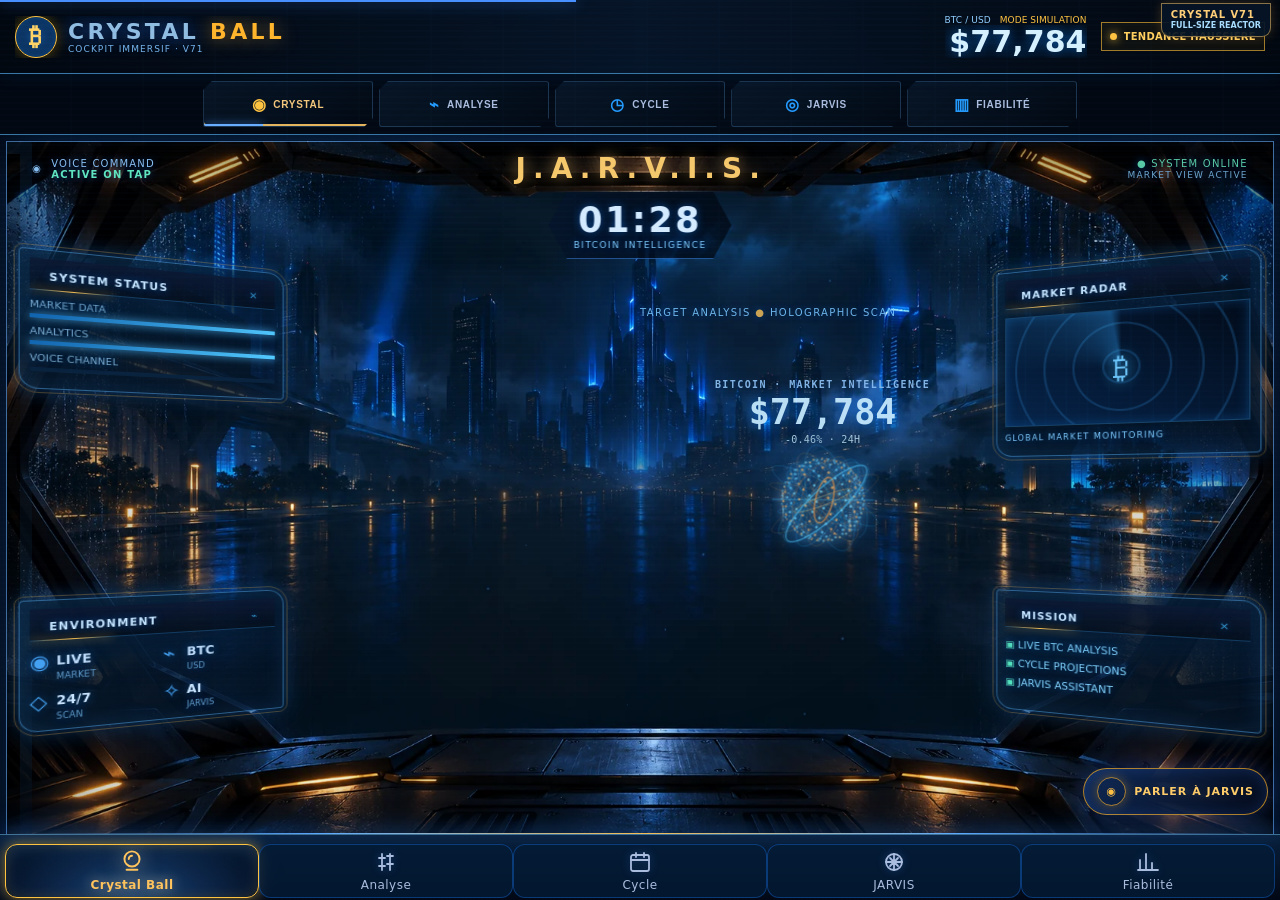
==== commit bc8902b3: "Ship V71 full-size hologram with visible build ID and fresh stylesheet" ====
--- a/index.html
+++ b/index.html
@@ -1450,7 +1450,7 @@
 
 <div class="app">
 <div class="cb-unified-header" id="cbUnifiedHeader" aria-label="État du marché Bitcoin">
-  <div class="cb-unified-brand"><span class="cb-unified-mark">₿</span><div><strong>CRYSTAL <em>BALL</em></strong><small>COCKPIT IMMERSIF · V70</small></div></div>
+  <div class="cb-unified-brand"><span class="cb-unified-mark">₿</span><div><strong>CRYSTAL <em>BALL</em></strong><small>COCKPIT IMMERSIF · V71</small></div></div>
   <div class="cb-unified-market"><small>BTC / USD <span id="cbUnifiedFeed">FLUX EN ATTENTE</span></small><strong id="cbUnifiedPrice">—</strong></div>
   <div class="cb-unified-state"><span class="cb-unified-dot"></span><span id="cbUnifiedRegime">ANALYSE EN COURS</span></div>
 </div>
@@ -4741,9 +4741,9 @@
 <script defer src="./crystal-hologram-webgl.js?v=69"></script>
 <script defer src="./cinematic-reactor-v70.js?v=701"></script>
 <style id="v70-build-indicator">#v70Build{position:fixed;top:env(safe-area-inset-top,0px);right:9px;z-index:9999;padding:5px 9px;border:1px solid #ffc76888;border-radius:0 0 9px 9px;background:#061526ec;color:#ffce79;font:700 10px/1.2 system-ui;letter-spacing:.09em;pointer-events:none;box-shadow:0 0 12px #ffae4533}#v70Build small{display:block;color:#a8dcff;font-size:8px;letter-spacing:0}</style>
-<script>document.addEventListener('DOMContentLoaded',()=>{if(document.getElementById('v70Build'))return;const b=document.createElement('div');b.id='v70Build';b.textContent='CRYSTAL V70';const sub=document.createElement('small');sub.textContent='REACTOR ACTIVE';b.appendChild(sub);document.body.appendChild(b);});</script>
+<script>document.addEventListener('DOMContentLoaded',()=>{if(document.getElementById('v70Build'))return;const b=document.createElement('div');b.id='v70Build';b.textContent='CRYSTAL V71';const sub=document.createElement('small');sub.textContent='FULL-SIZE REACTOR';b.appendChild(sub);document.body.appendChild(b);});</script>
 <script defer src="./jarvis-reference-hud.js?v=67"></script>
 <script defer src="./cockpit-cinematic-depth.js?v=2"></script>
-    <link rel="stylesheet" href="./cockpit-depth-v1.css?v=70">
+    <link rel="stylesheet" href="./cockpit-depth-v1.css?v=71">
   </body>
 </html>
--- a/cockpit-depth-v1.css
+++ b/cockpit-depth-v1.css
@@ -289,3 +289,34 @@
 #vHome #homeQuant .jrh-center-caption{opacity:.75}
 @media(max-width:700px){#vHome #homeQuant .cb-flightdeck{min-height:560px!important}#vHome #homeQuant .hq-orbit{transform:scale(1.72)!important}#vHome #homeQuant .jrh-panel{backdrop-filter:blur(3px)!important}}
 @media(prefers-reduced-motion:reduce){#vHome #homeQuant .v70-reactor{animation:none!important}}
+
+/* V71: FIX ROOT CAUSE: .hq-orbit was an 83px inline badge, not a scene. */
+#vHome #homeQuant .cb-flightdeck{position:relative!important;isolation:isolate!important;filter:none!important}
+#vHome #homeQuant .hq-title{position:static!important}
+#vHome #homeQuant .hq-orbit{
+ position:absolute!important;left:50%!important;top:59%!important;
+ width:min(64vw,430px)!important;height:min(64vw,430px)!important;
+ max-width:68%!important;max-height:47%!important;aspect-ratio:1!important;
+ transform:translate(-50%,-50%)!important;transform-origin:center!important;
+ border:0!important;border-radius:50%!important;box-shadow:none!important;
+ background:radial-gradient(circle at 50% 50%,#081d3899 0%,#08213b44 34%,transparent 66%)!important;
+ filter:none!important;z-index:9!important;pointer-events:none!important;
+}
+#vHome #homeQuant .hq-orbit .cb-scene,
+#vHome #homeQuant .hq-orbit .cb-reactor,
+#vHome #homeQuant .hq-orbit .cb-hologram-3d,
+#vHome #homeQuant .hq-orbit > b,
+#vHome #homeQuant .hq-orbit > span{display:none!important}
+#vHome #homeQuant .hq-orbit:before,#vHome #homeQuant .hq-orbit:after{display:none!important}
+#vHome #homeQuant .hq-orbit .v70-reactor{
+ position:absolute!important;inset:0!important;width:100%!important;height:100%!important;
+ display:block!important;opacity:1!important;filter:none!important;mix-blend-mode:normal!important;
+}
+#vHome #homeQuant .jrh-center-caption{opacity:.9!important;transform:translateY(-7vh)!important}
+#vHome #homeQuant .jrh-panel{position:relative;z-index:14}
+#vHome #homeQuant .jrh-voice-launch{display:none!important}
+#v70Build{top:calc(env(safe-area-inset-top,0px) + 3px)!important}
+@media(max-width:700px){
+ #vHome #homeQuant .hq-orbit{top:60%!important;width:min(75vw,370px)!important;height:min(75vw,370px)!important;max-width:78%!important;max-height:44%!important;transform:translate(-50%,-50%)!important}
+ #vHome #homeQuant .cb-flightdeck{min-height:650px!important}
+}
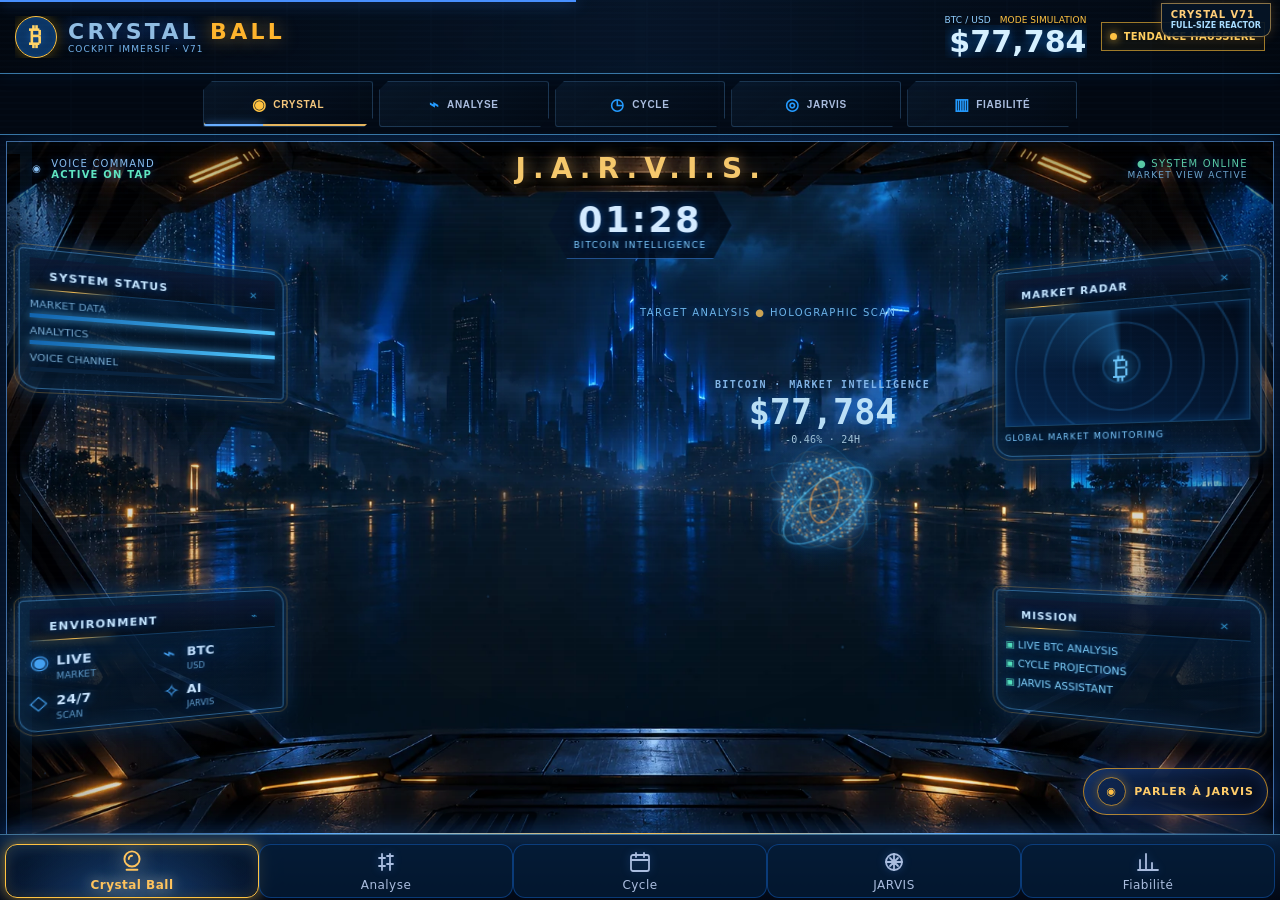
==== commit 420fdbd1: "Surface macro source health in existing M2 settings" ====
--- a/index.html
+++ b/index.html
@@ -4735,6 +4735,15 @@
 @media(max-width:600px){#vChart .cb-motion-rig,#vCal .cb-motion-rig,#vStats .cb-motion-rig,#vJarvis .cb-motion-rig{height:190px!important;margin:6px auto 10px;border-radius:10px}.cb-motion-rig:before{opacity:.62}}
 @media(prefers-reduced-motion:reduce){.cb-motion-rig:before,.cb-motion-rig canvas.cb-scene{animation:none!important}}
 </style>
+<style>
+#cbMacroHealth{margin:10px 0 14px;padding:12px;border:1px solid #397eae77;border-radius:12px;background:#071c2ce8;color:#dceeff;font:12px/1.5 system-ui}
+#cbMacroHealth .cb-macro-title{display:flex;align-items:center;justify-content:space-between;gap:8px;color:#ffd083;letter-spacing:.07em}
+#cbMacroHealth button{background:#183954;color:#e5f5ff;border:1px solid #6aa4ca;border-radius:7px;padding:6px 10px;cursor:pointer}
+#cbMacroHealth button:disabled{opacity:.5}#cbMacroHealth .cb-macro-line{display:flex;justify-content:space-between;gap:12px;border-bottom:1px solid #80aaca22;padding:4px 0;flex-wrap:wrap}
+#cbMacroHealth .cb-macro-ok{color:#a2e4ba}#cbMacroHealth .cb-macro-warn{color:#ffb47d}
+#cbMacroHealth .cb-macro-global{color:#ffcf93;font-size:11px}
+</style>
+<script defer src="./macro-source-health.js?v=1"></script>
 <script defer src="./jarvis-reactive-core.js"></script>
 <script defer src="./jarvis-voice-launch.js?v=1"></script>
 <script defer src="./cockpit-parallax.js?v=1"></script>
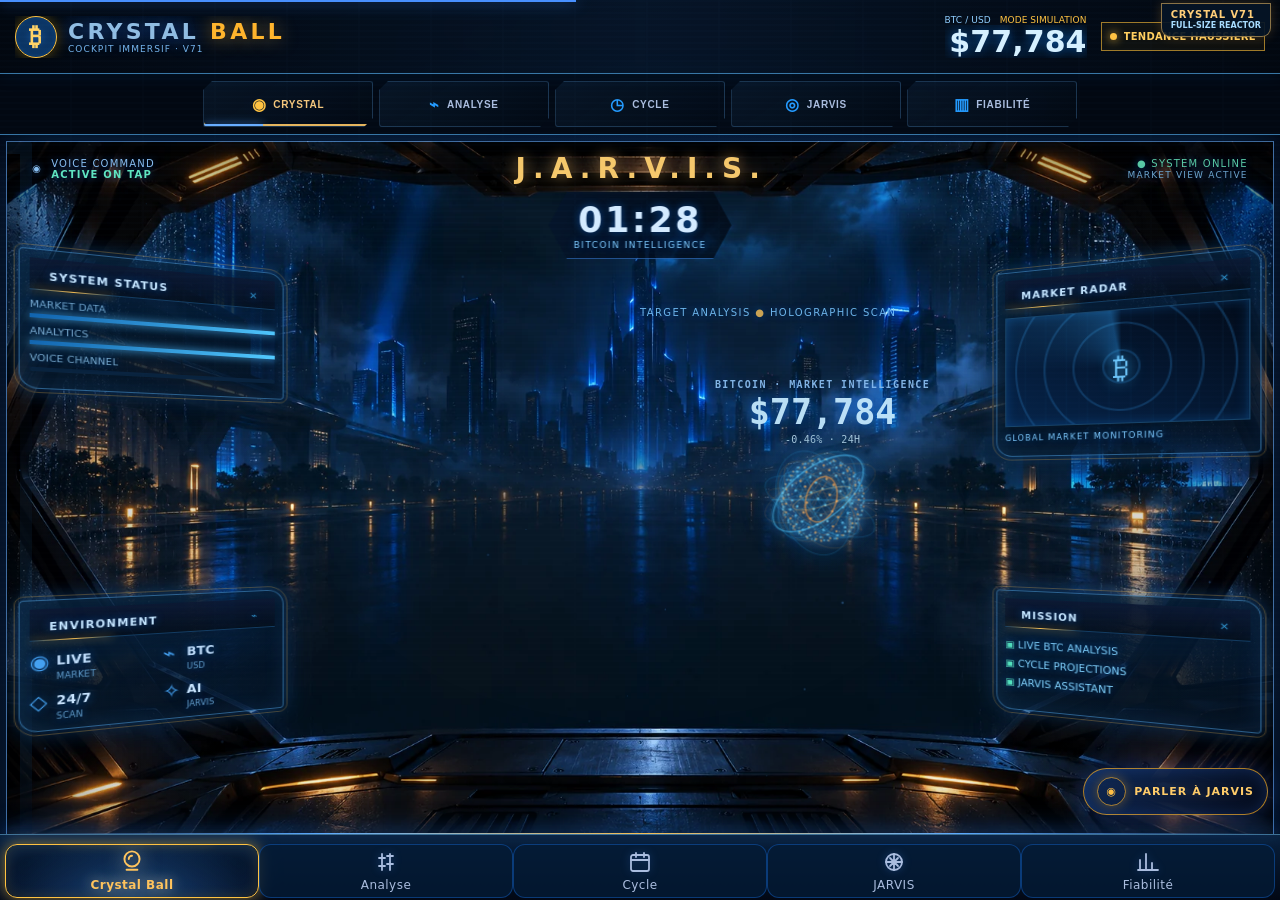
==== commit 4ea67e27: "Refresh PWA cache for dated Global M2 benchmark" ====
--- a/index.html
+++ b/index.html
@@ -4743,7 +4743,7 @@
 #cbMacroHealth .cb-macro-ok{color:#a2e4ba}#cbMacroHealth .cb-macro-warn{color:#ffb47d}
 #cbMacroHealth .cb-macro-global{color:#ffcf93;font-size:11px}
 </style>
-<script defer src="./macro-source-health.js?v=1"></script>
+<script defer src="./macro-source-health.js?v=2"></script>
 <script defer src="./jarvis-reactive-core.js"></script>
 <script defer src="./jarvis-voice-launch.js?v=1"></script>
 <script defer src="./cockpit-parallax.js?v=1"></script>
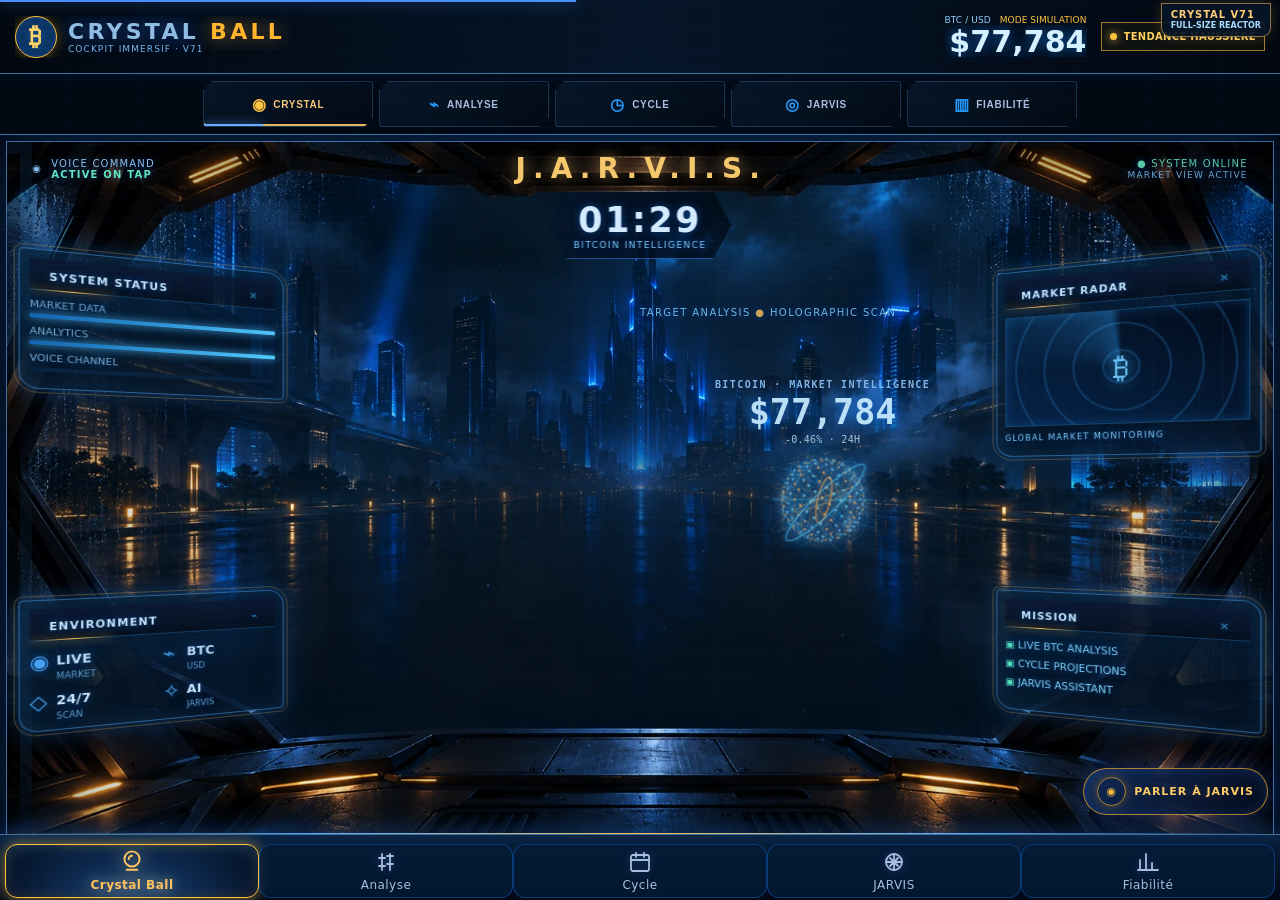
==== commit 6465bb60: "Load Global M2 validated adapter and refresh PWA cache" ====
--- a/index.html
+++ b/index.html
@@ -4744,6 +4744,7 @@
 #cbMacroHealth .cb-macro-global{color:#ffcf93;font-size:11px}
 </style>
 <script defer src="./macro-source-health.js?v=2"></script>
+<script defer src="./global-m2-adapter.js?v=1"></script>
 <script defer src="./jarvis-reactive-core.js"></script>
 <script defer src="./jarvis-voice-launch.js?v=1"></script>
 <script defer src="./cockpit-parallax.js?v=1"></script>
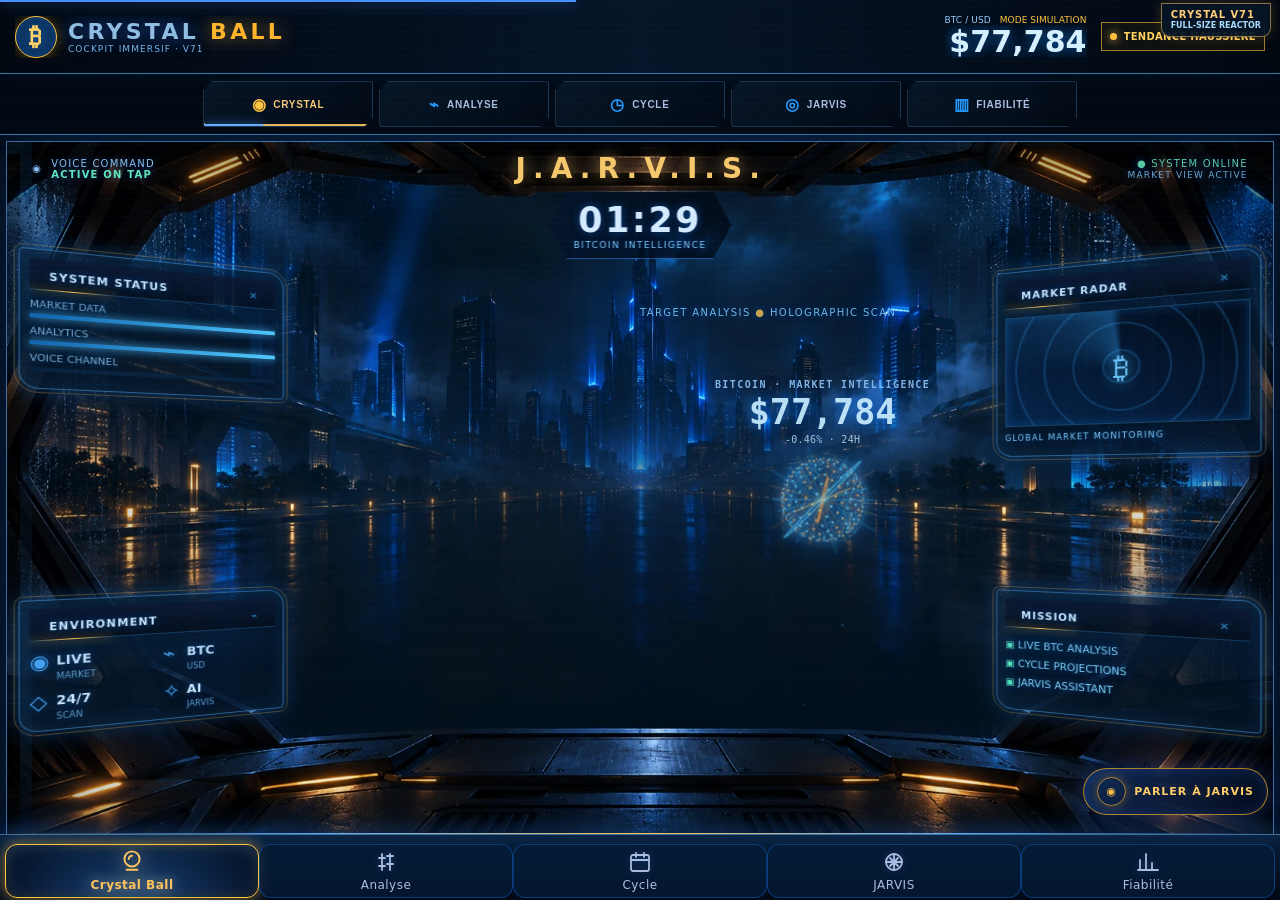
==== commit 2db6b922: "Enable experimental macro regime display and refresh PWA cache" ====
--- a/index.html
+++ b/index.html
@@ -4745,6 +4745,7 @@
 </style>
 <script defer src="./macro-source-health.js?v=2"></script>
 <script defer src="./global-m2-adapter.js?v=1"></script>
+<script defer src="./macro-regime-engine.js?v=1"></script>
 <script defer src="./jarvis-reactive-core.js"></script>
 <script defer src="./jarvis-voice-launch.js?v=1"></script>
 <script defer src="./cockpit-parallax.js?v=1"></script>
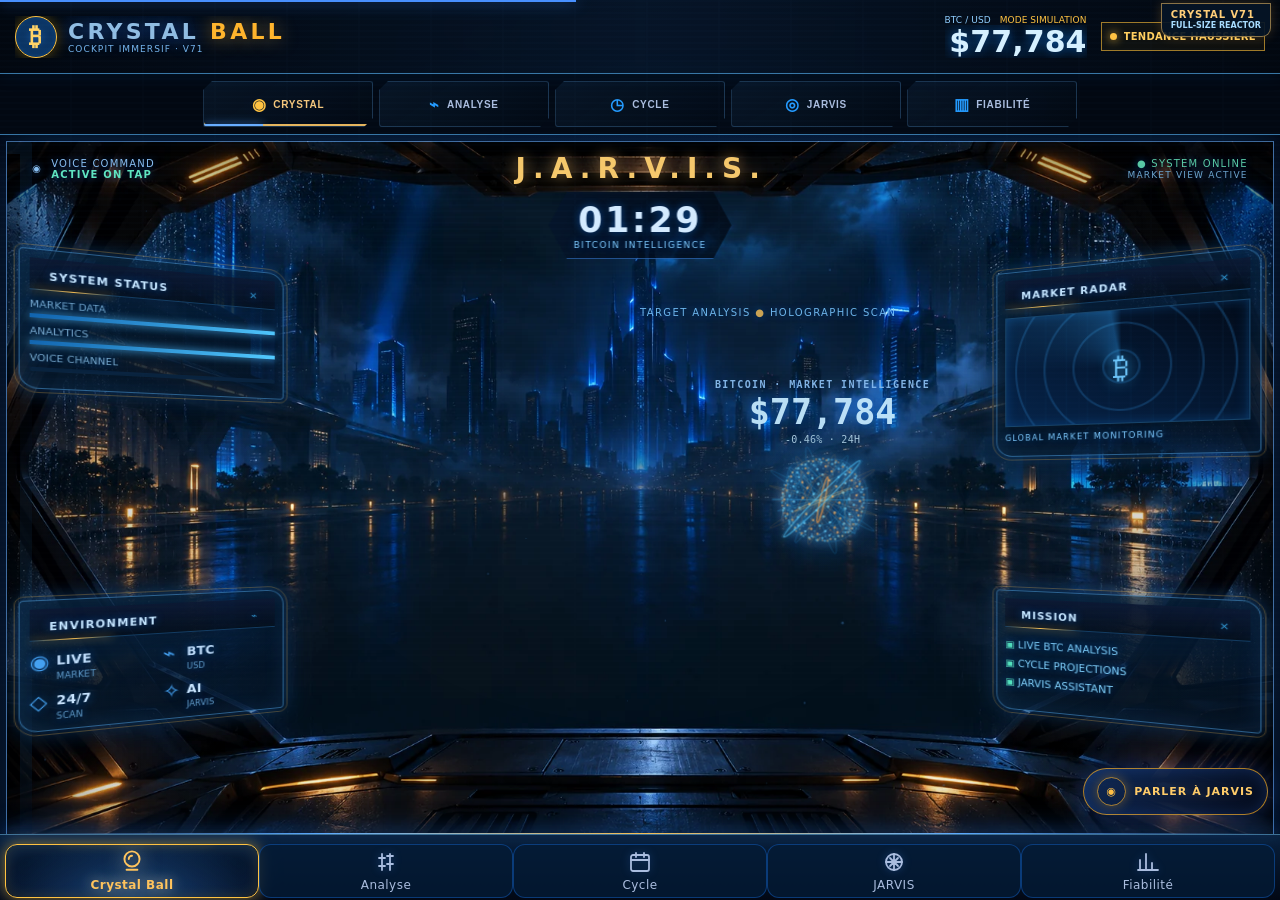
==== commit 8112bb13: "Wire macro out-of-sample diagnostic into app and cache" ====
--- a/index.html
+++ b/index.html
@@ -4746,6 +4746,7 @@
 <script defer src="./macro-source-health.js?v=2"></script>
 <script defer src="./global-m2-adapter.js?v=1"></script>
 <script defer src="./macro-regime-engine.js?v=1"></script>
+<script defer src="./macro-backtest.js?v=1"></script>
 <script defer src="./jarvis-reactive-core.js"></script>
 <script defer src="./jarvis-voice-launch.js?v=1"></script>
 <script defer src="./cockpit-parallax.js?v=1"></script>
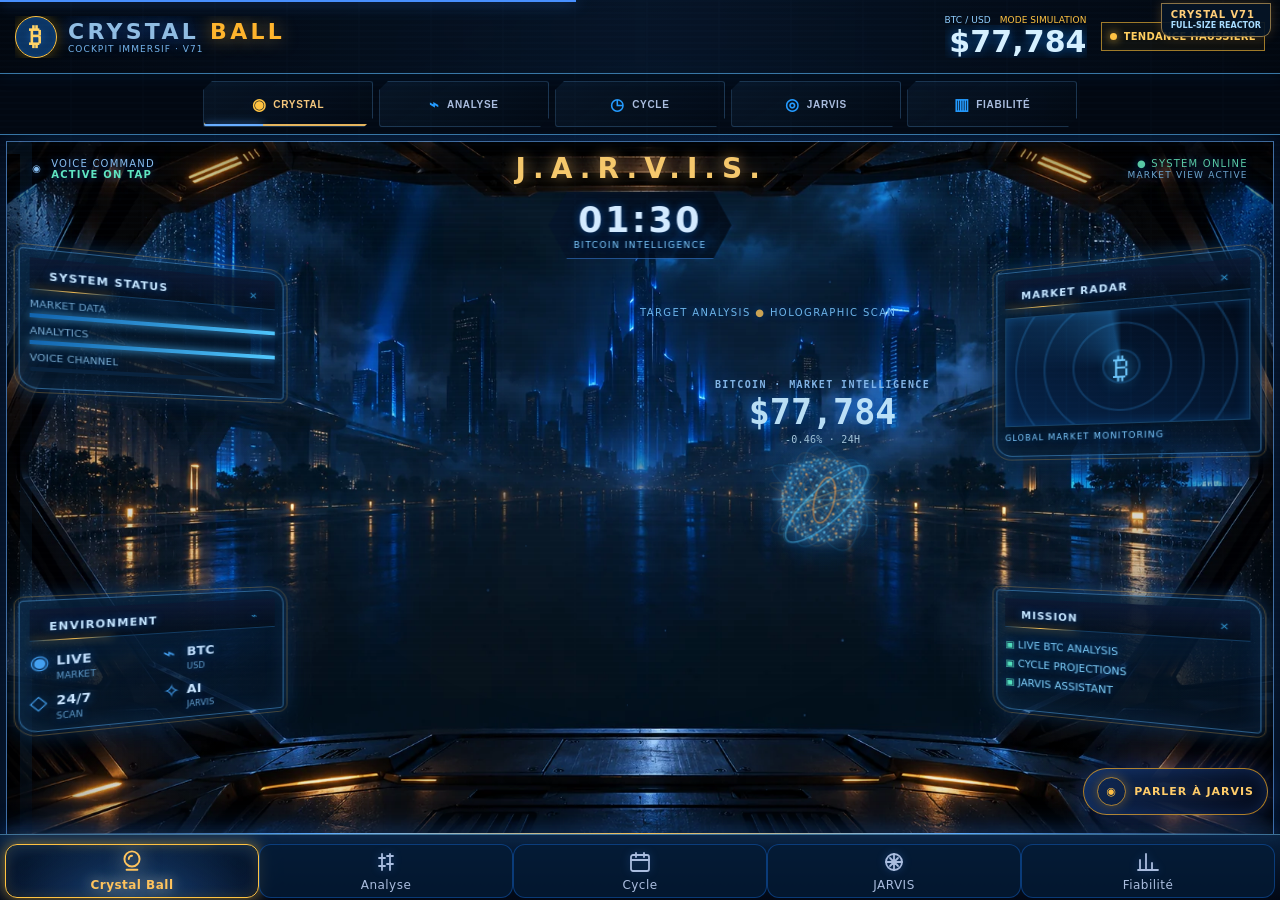
==== commit 652e2721: "Wire scheduled FRED macro source reader and cache refresh" ====
--- a/index.html
+++ b/index.html
@@ -4747,6 +4747,7 @@
 <script defer src="./global-m2-adapter.js?v=1"></script>
 <script defer src="./macro-regime-engine.js?v=1"></script>
 <script defer src="./macro-backtest.js?v=1"></script>
+<script defer src="./macro-us-auto.js?v=1"></script>
 <script defer src="./jarvis-reactive-core.js"></script>
 <script defer src="./jarvis-voice-launch.js?v=1"></script>
 <script defer src="./cockpit-parallax.js?v=1"></script>
